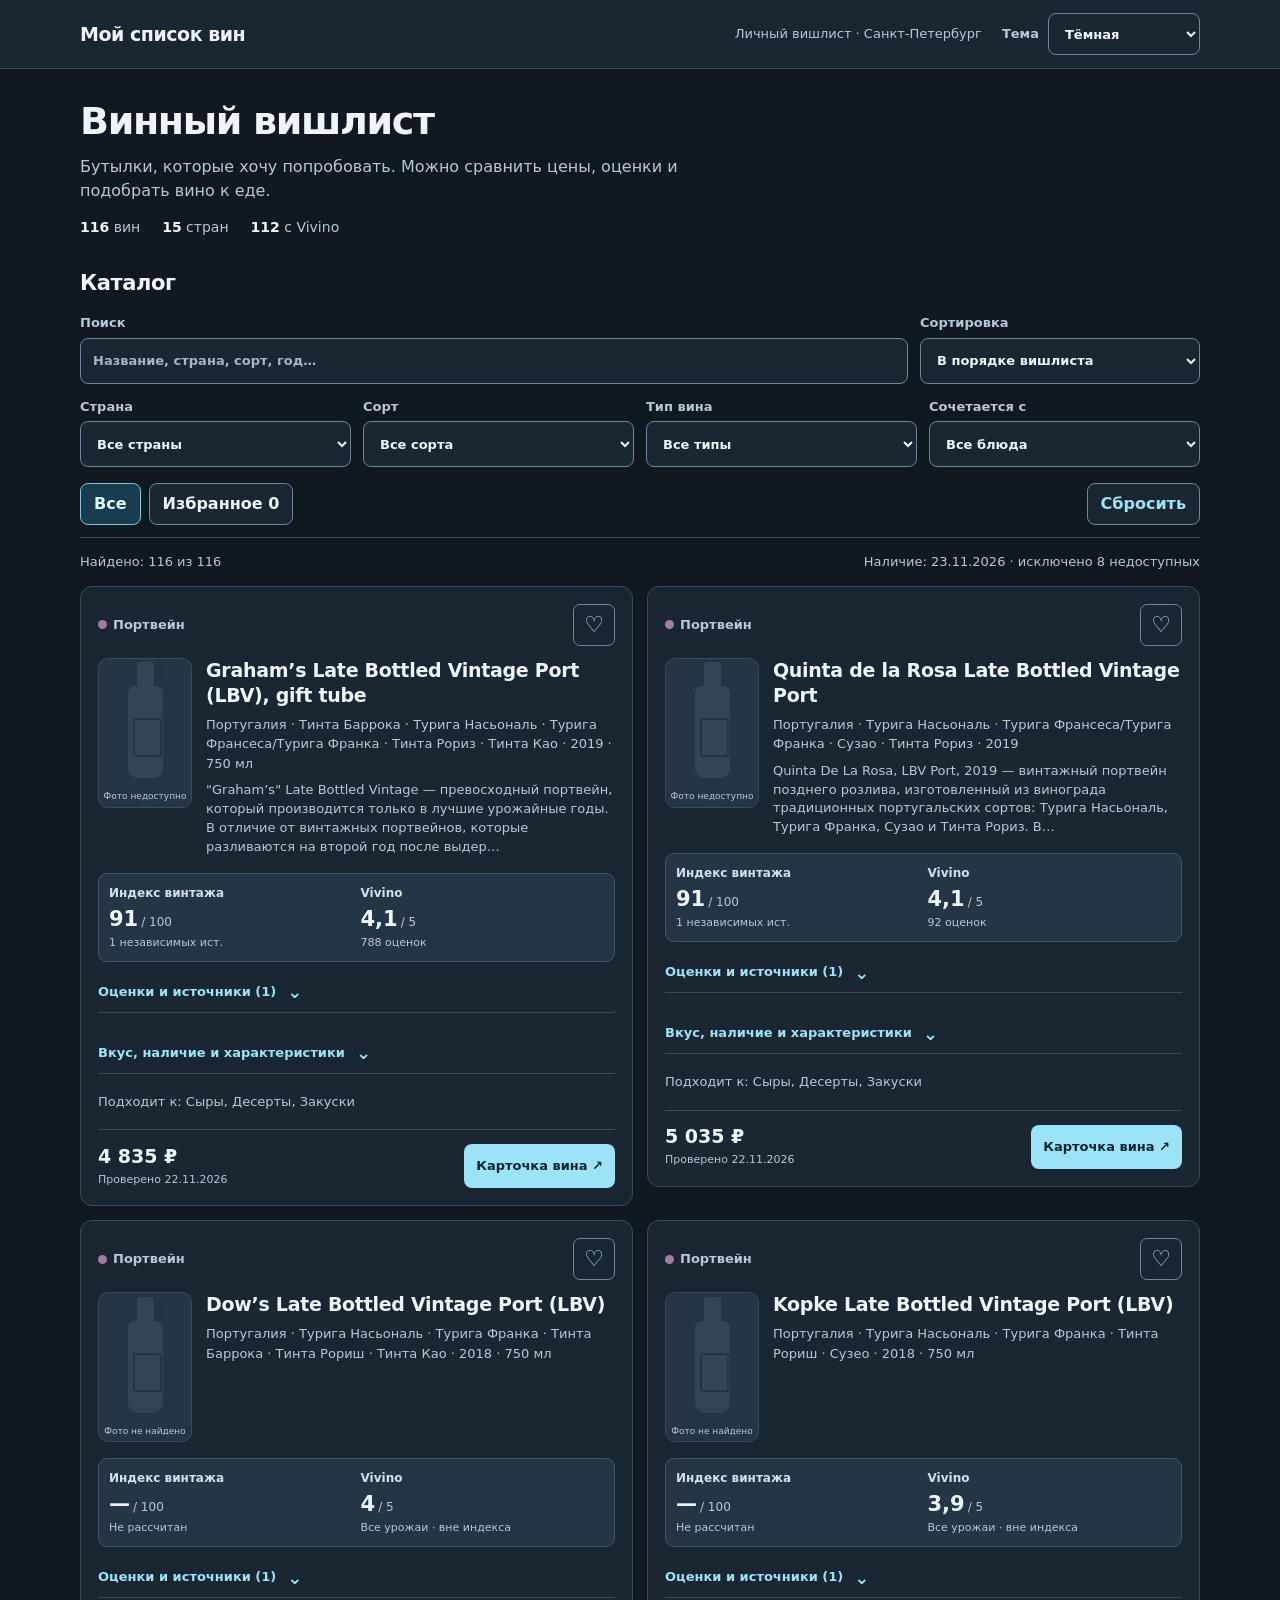
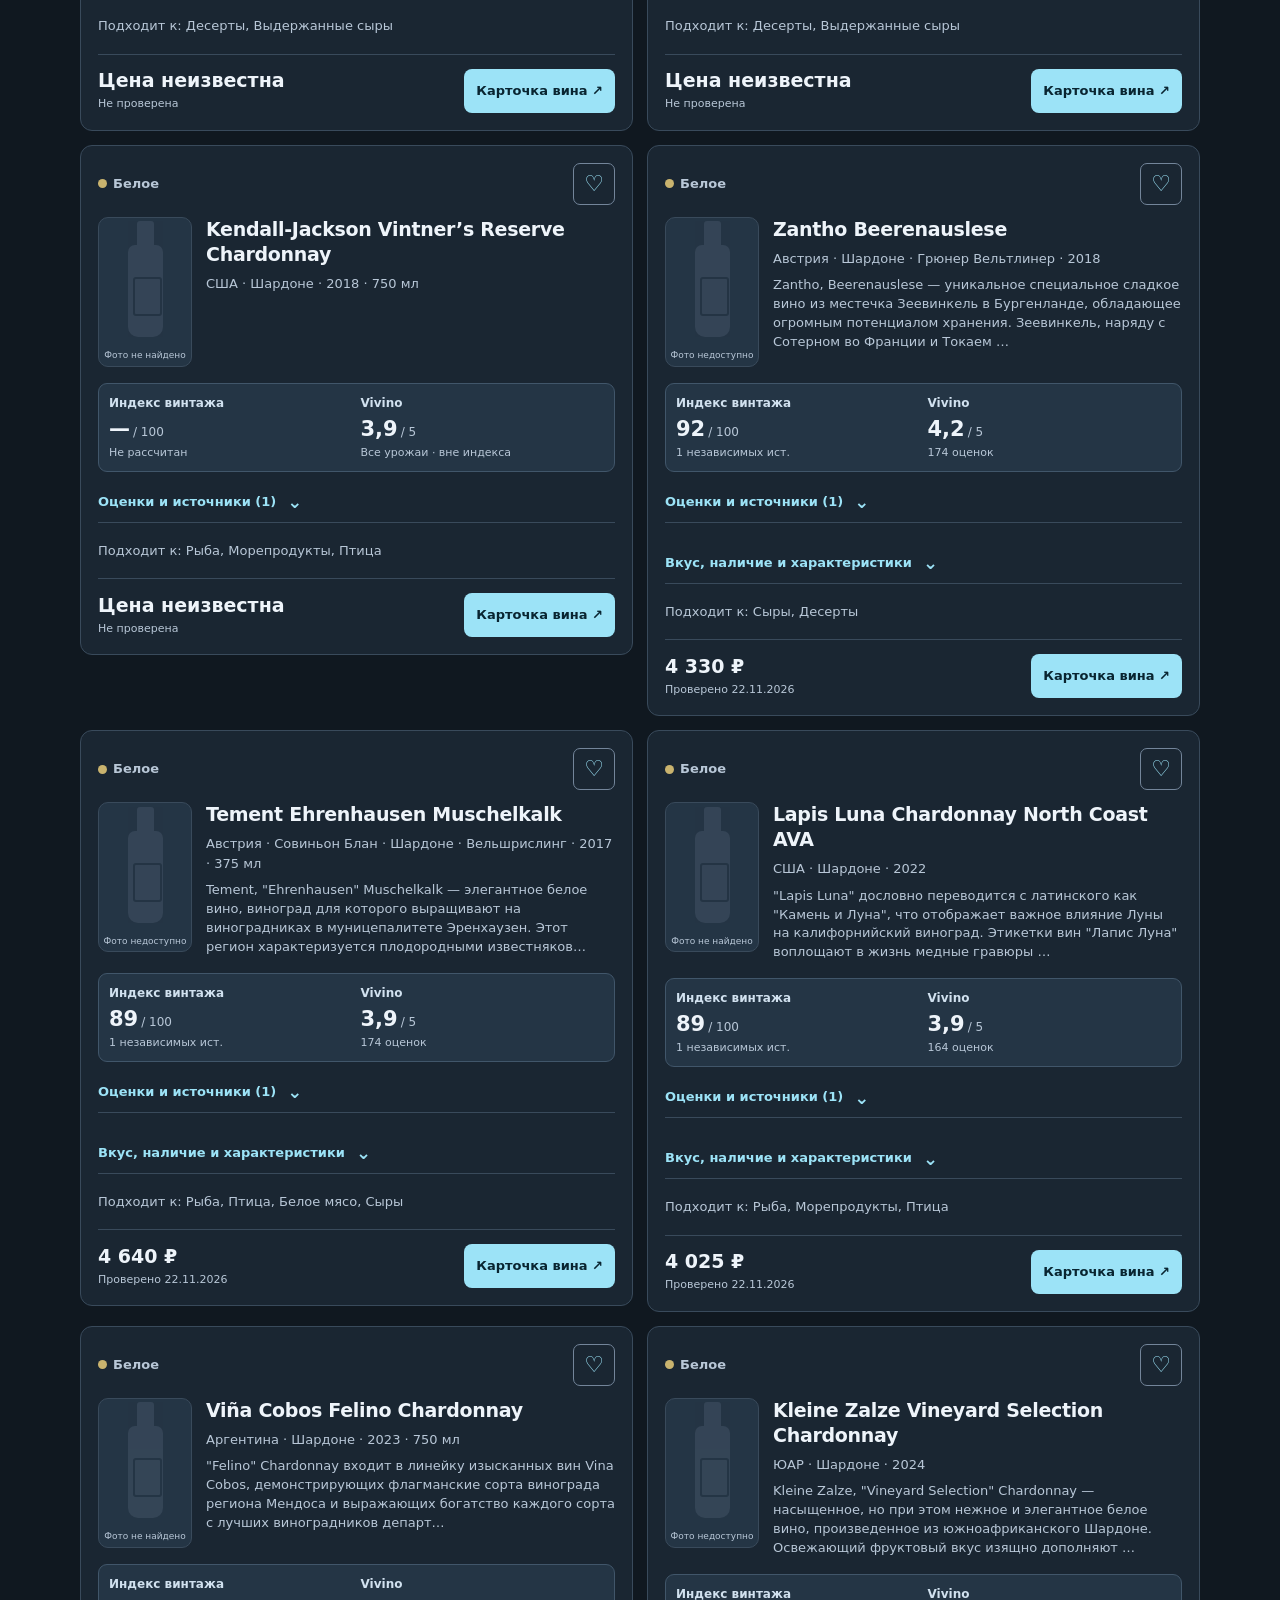
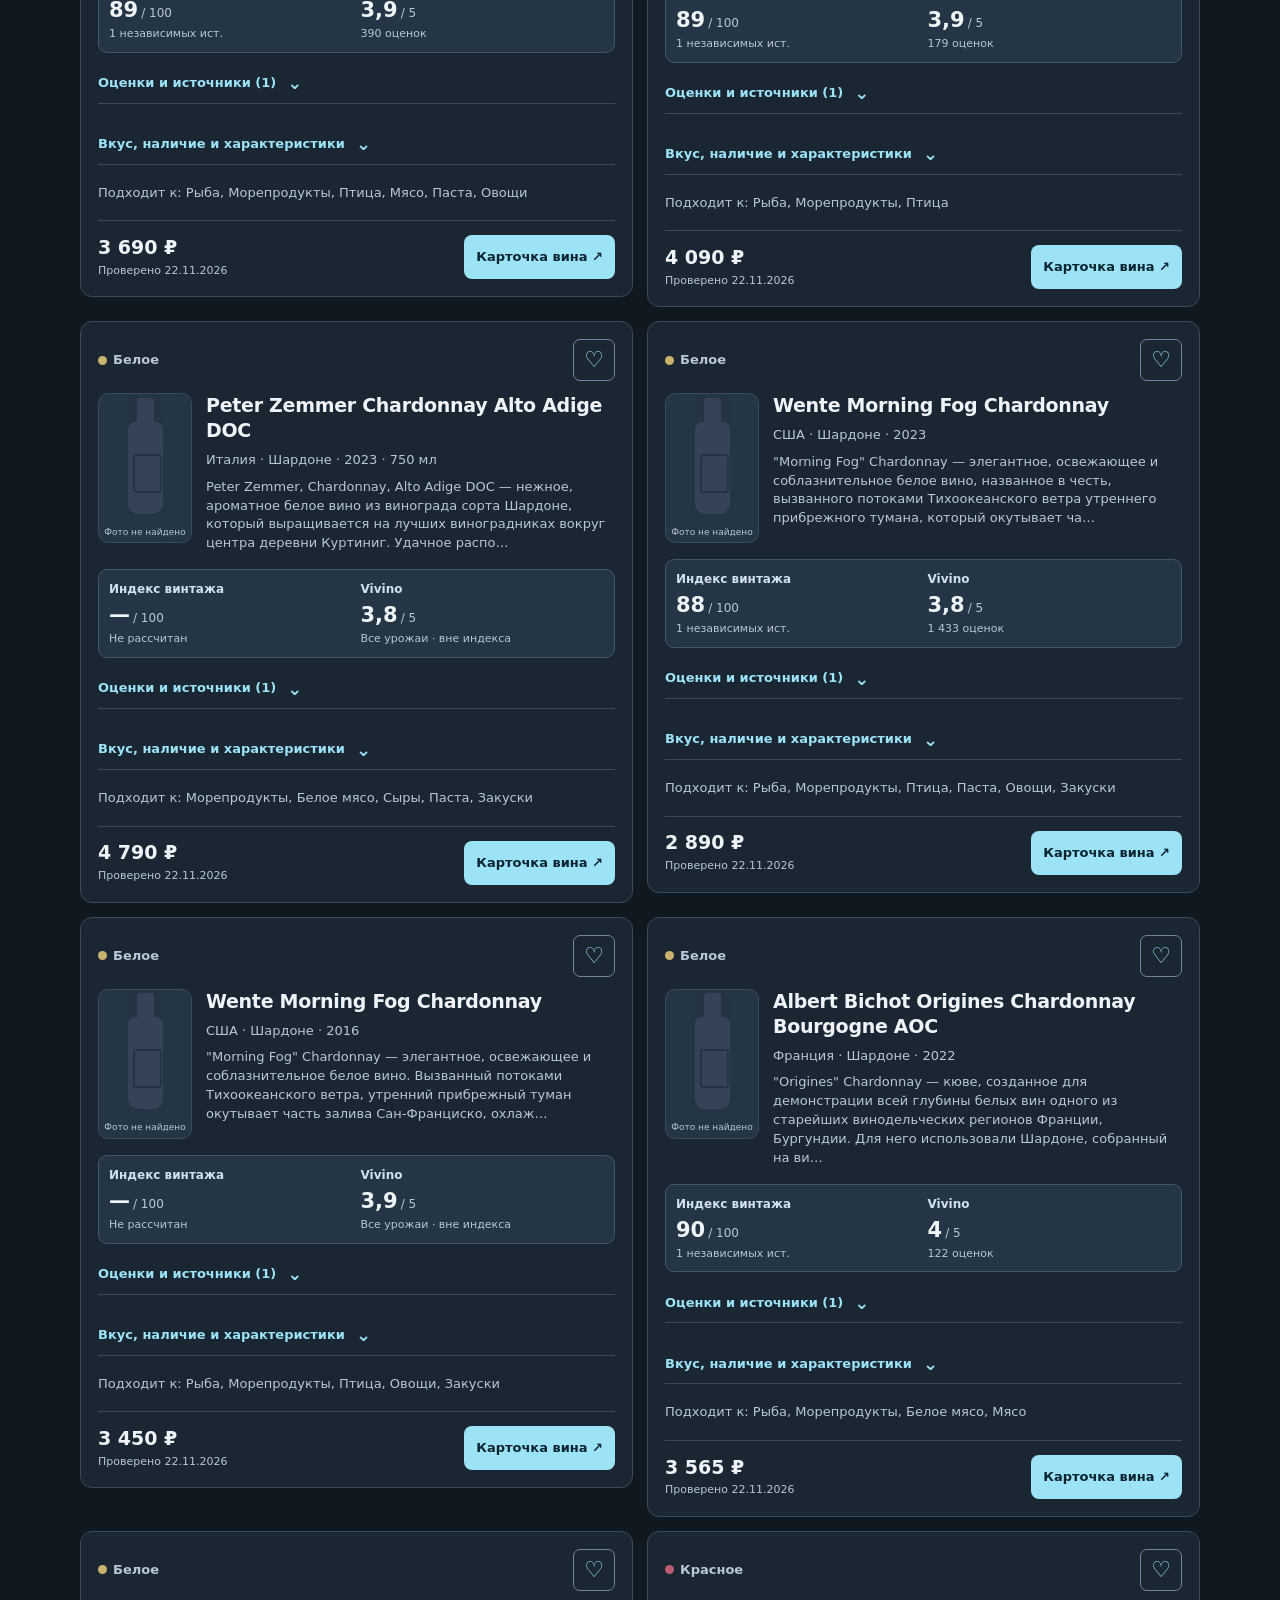
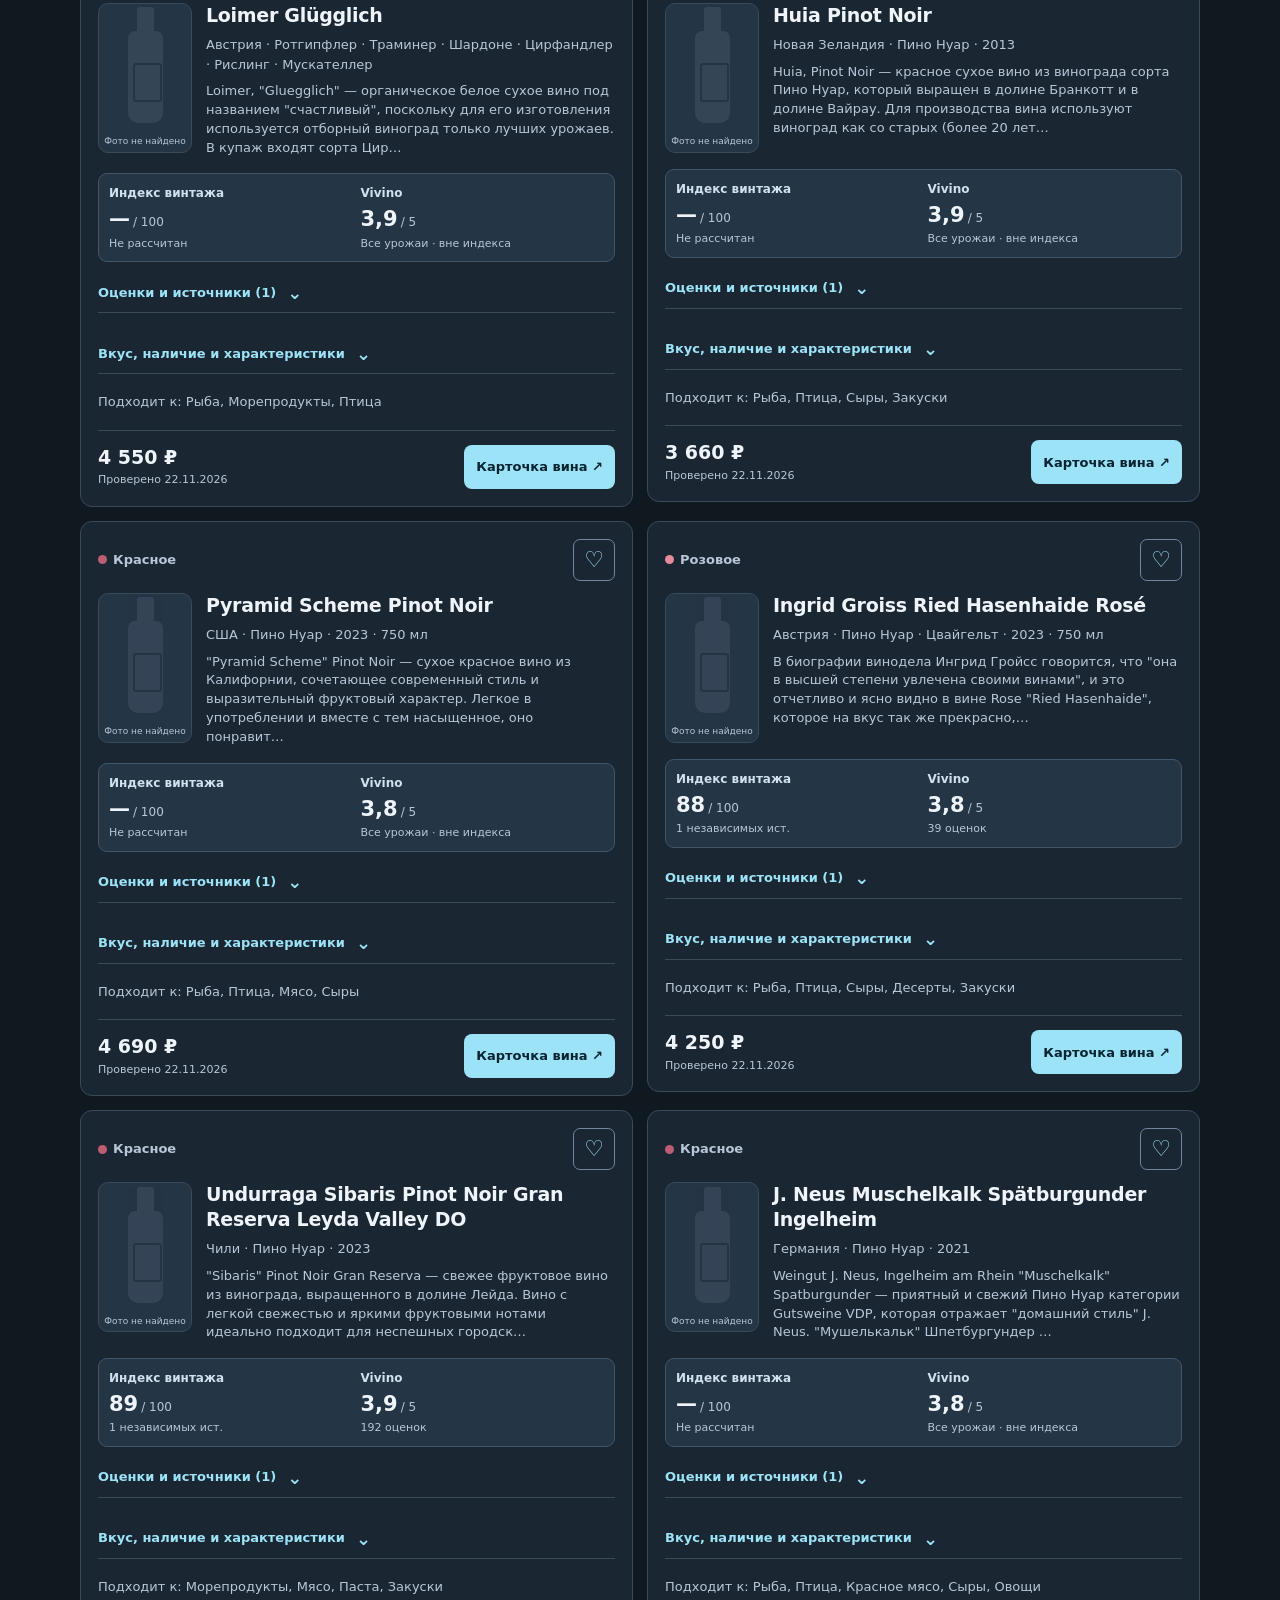
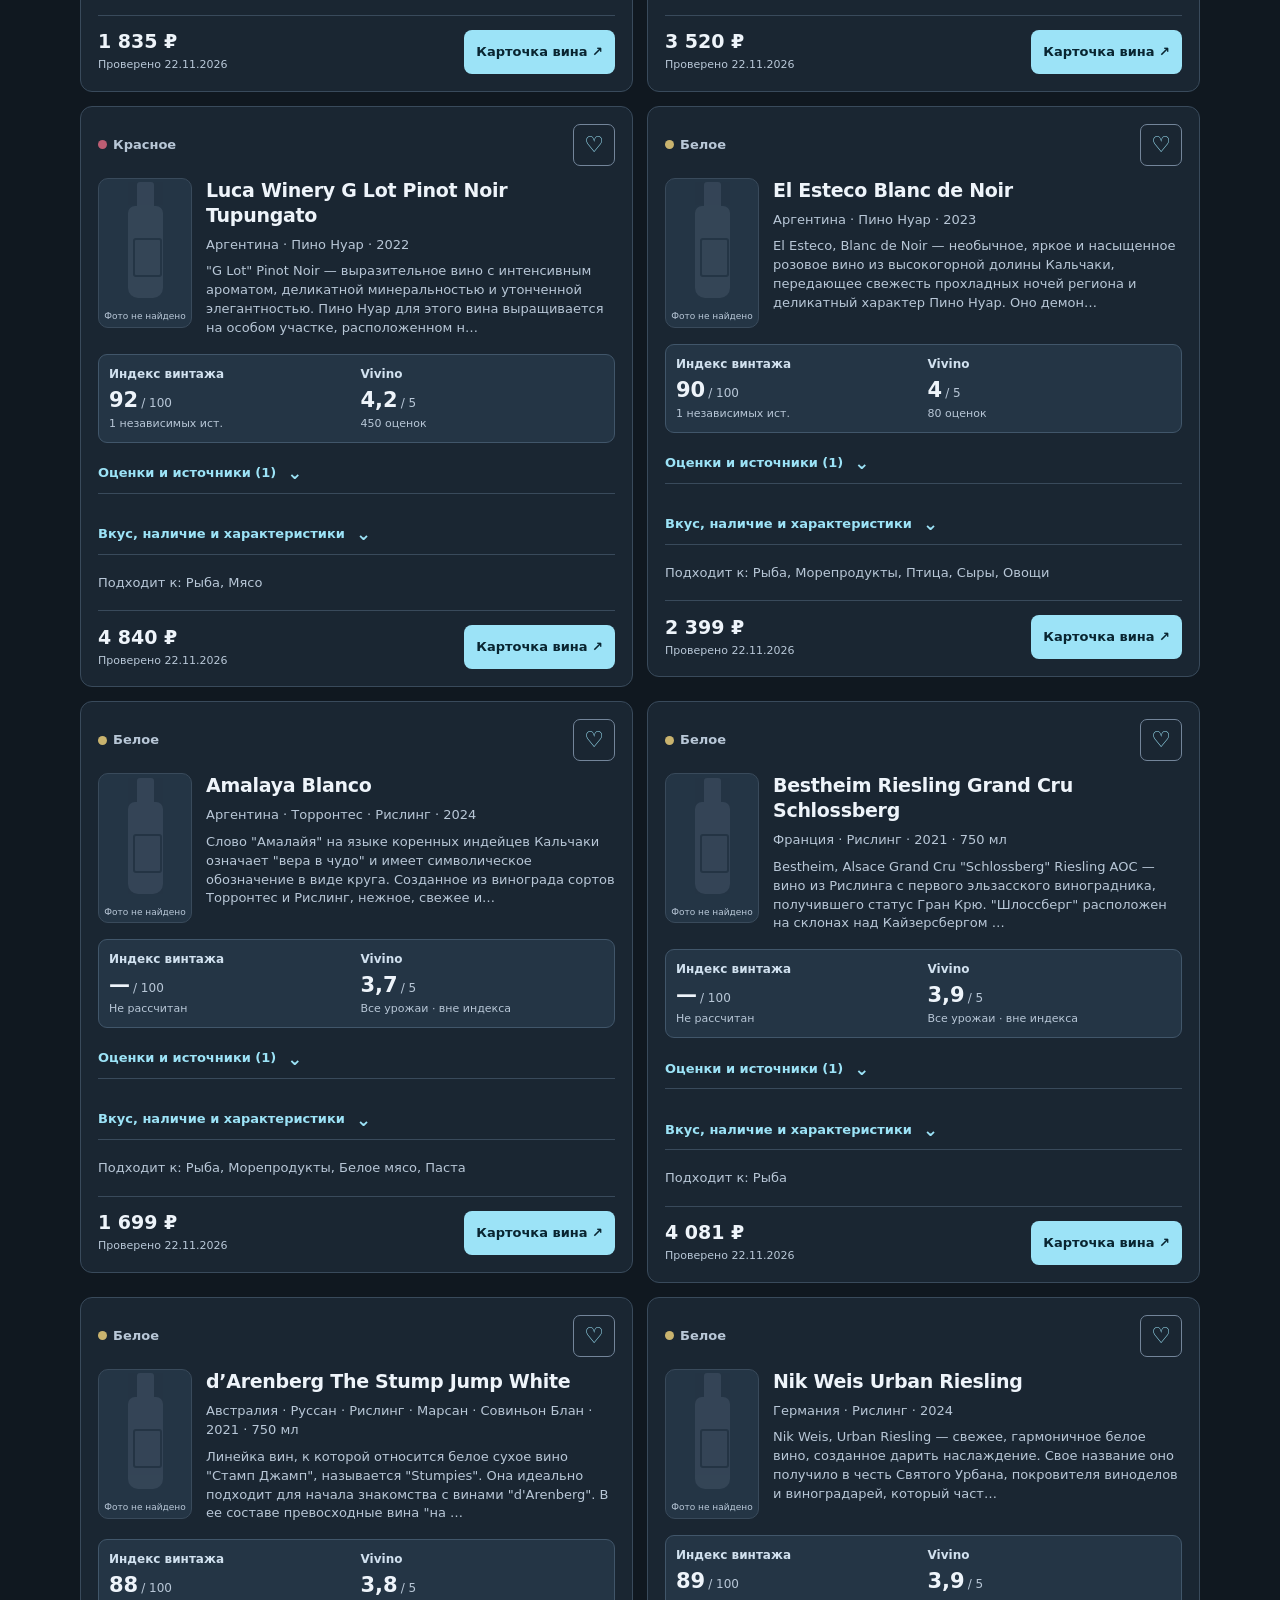
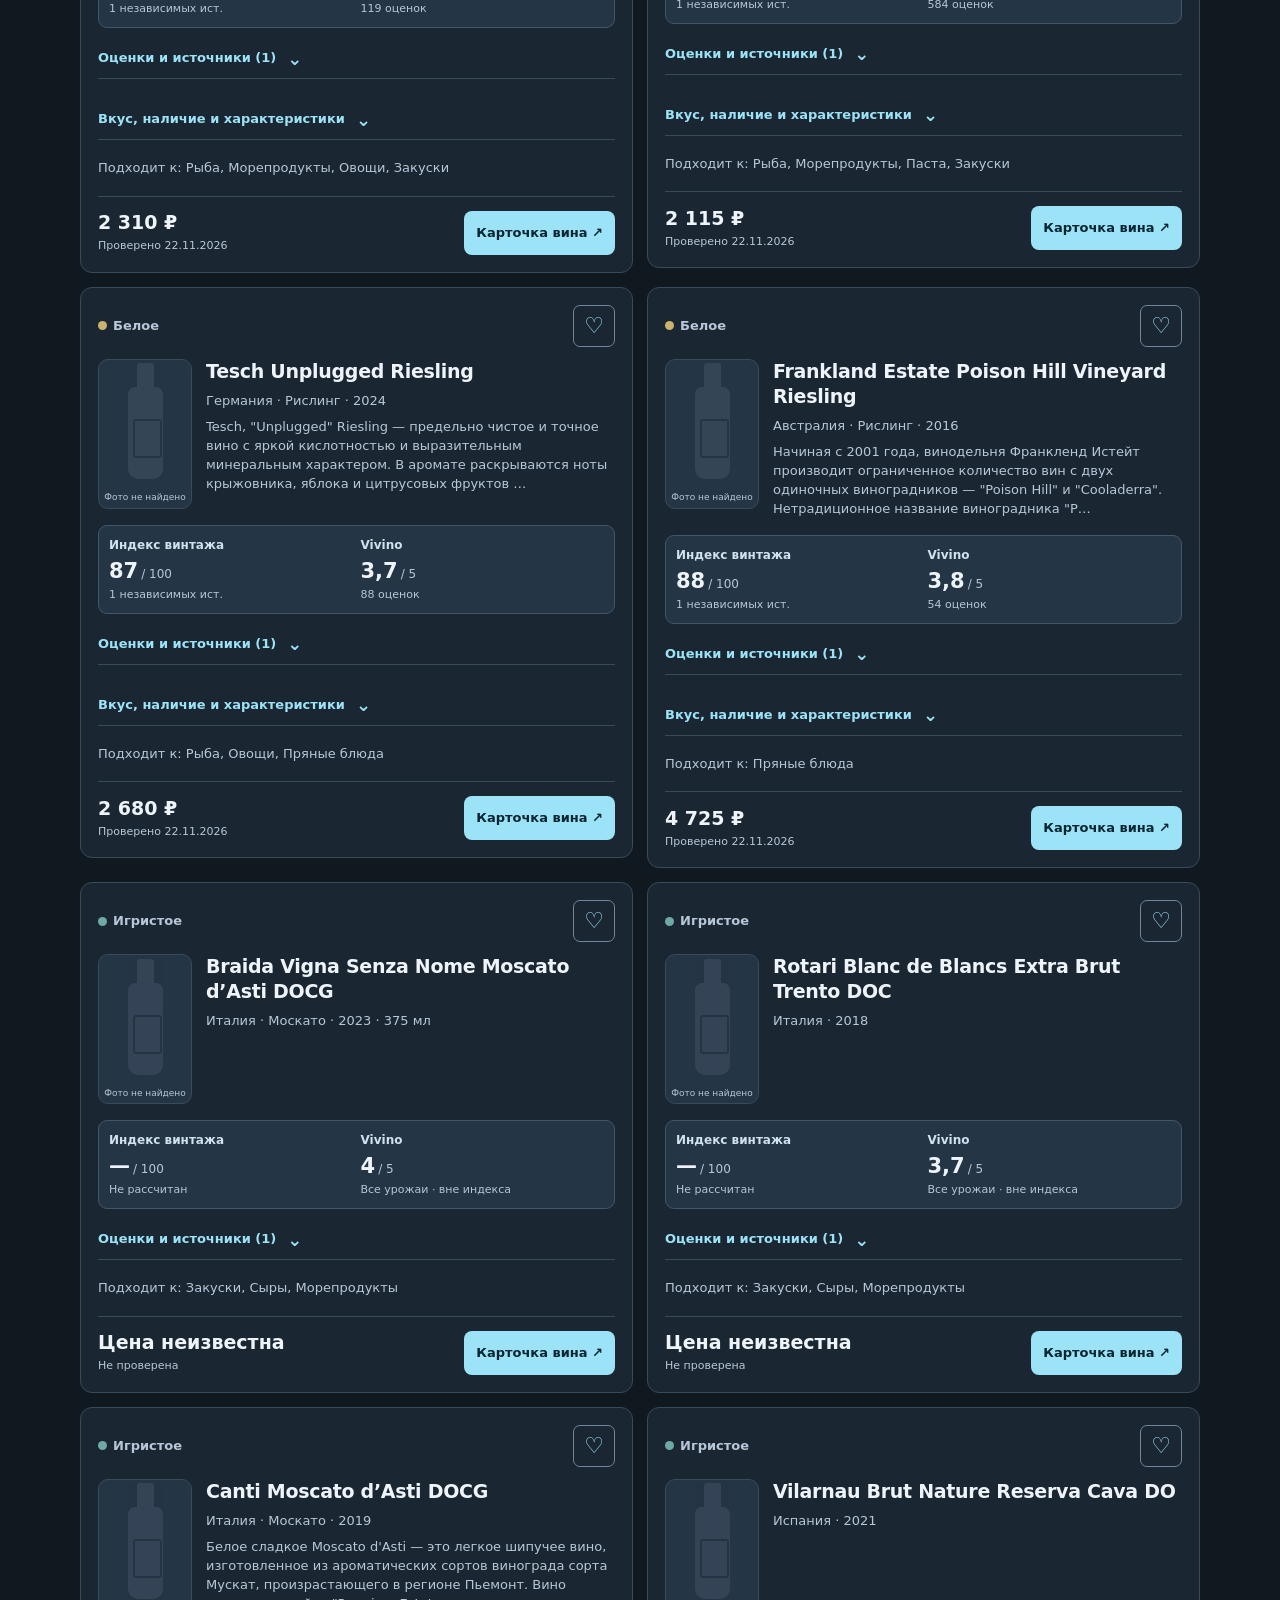
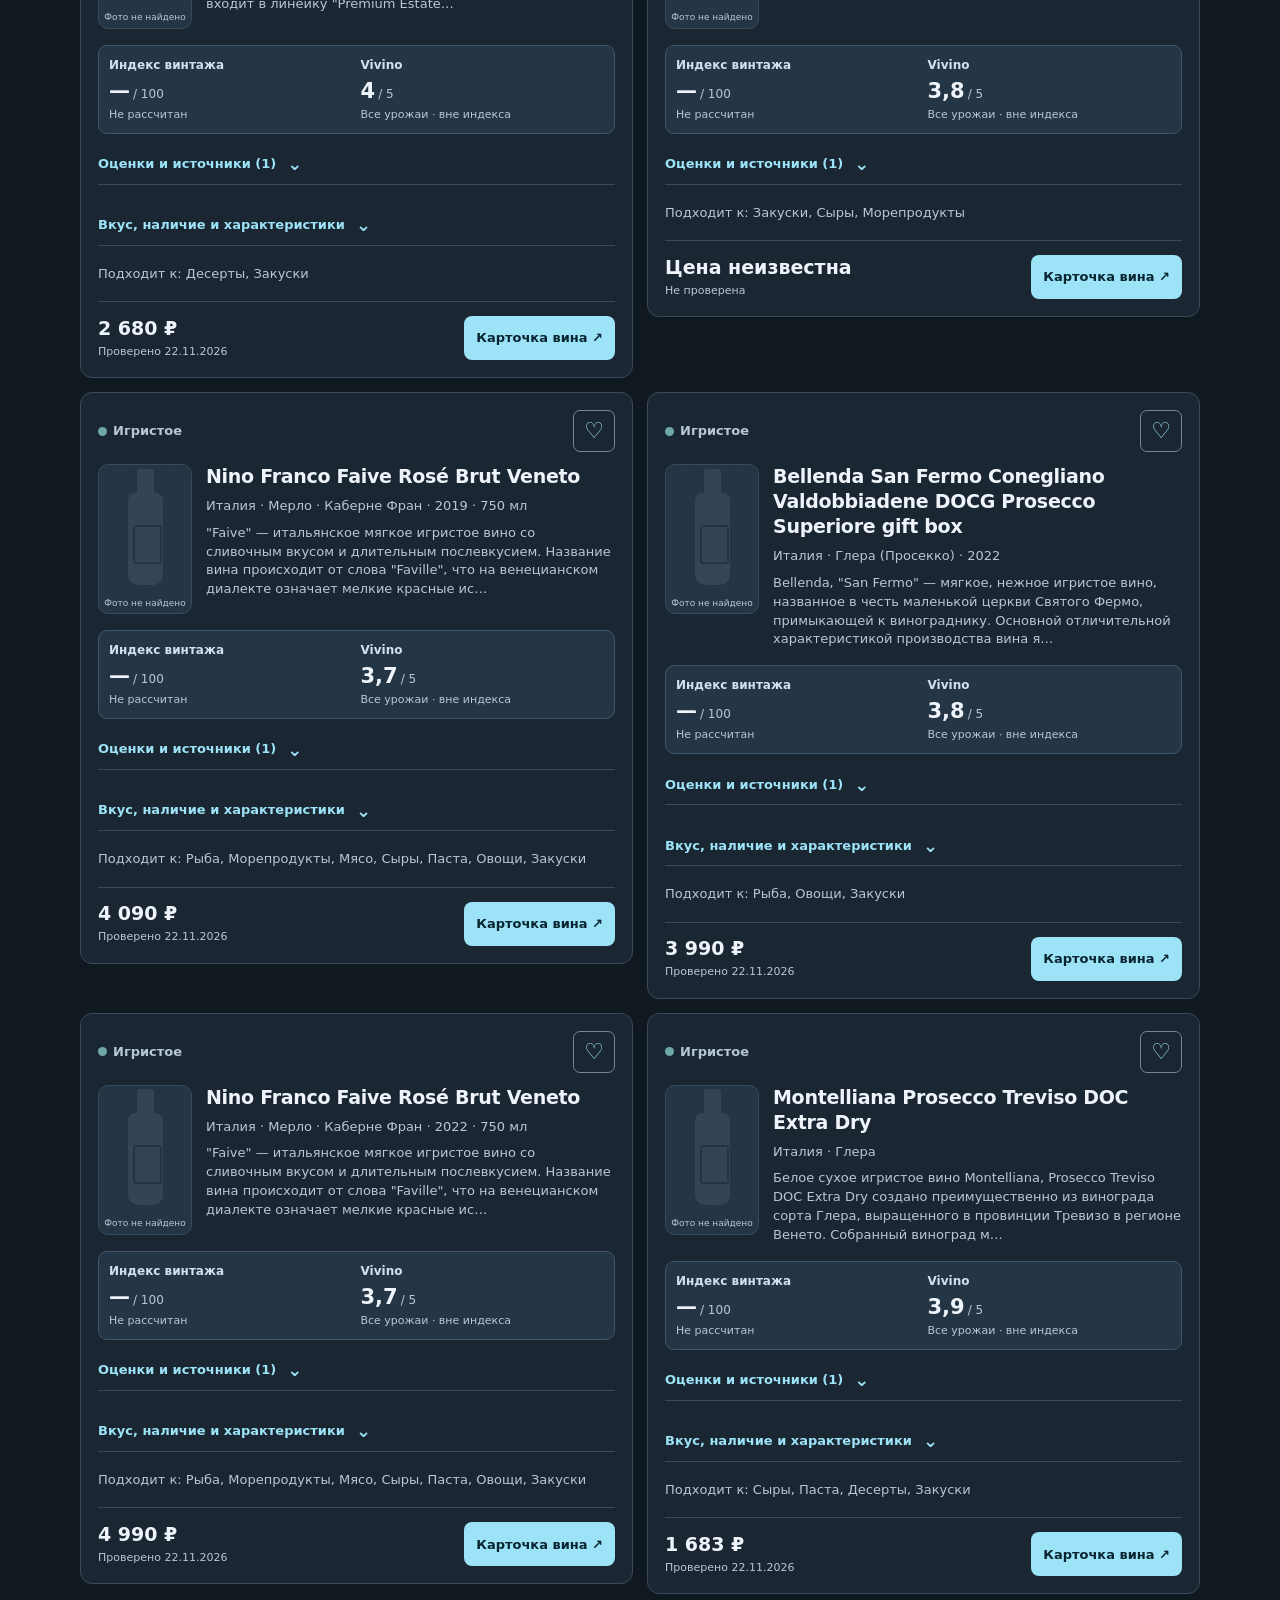
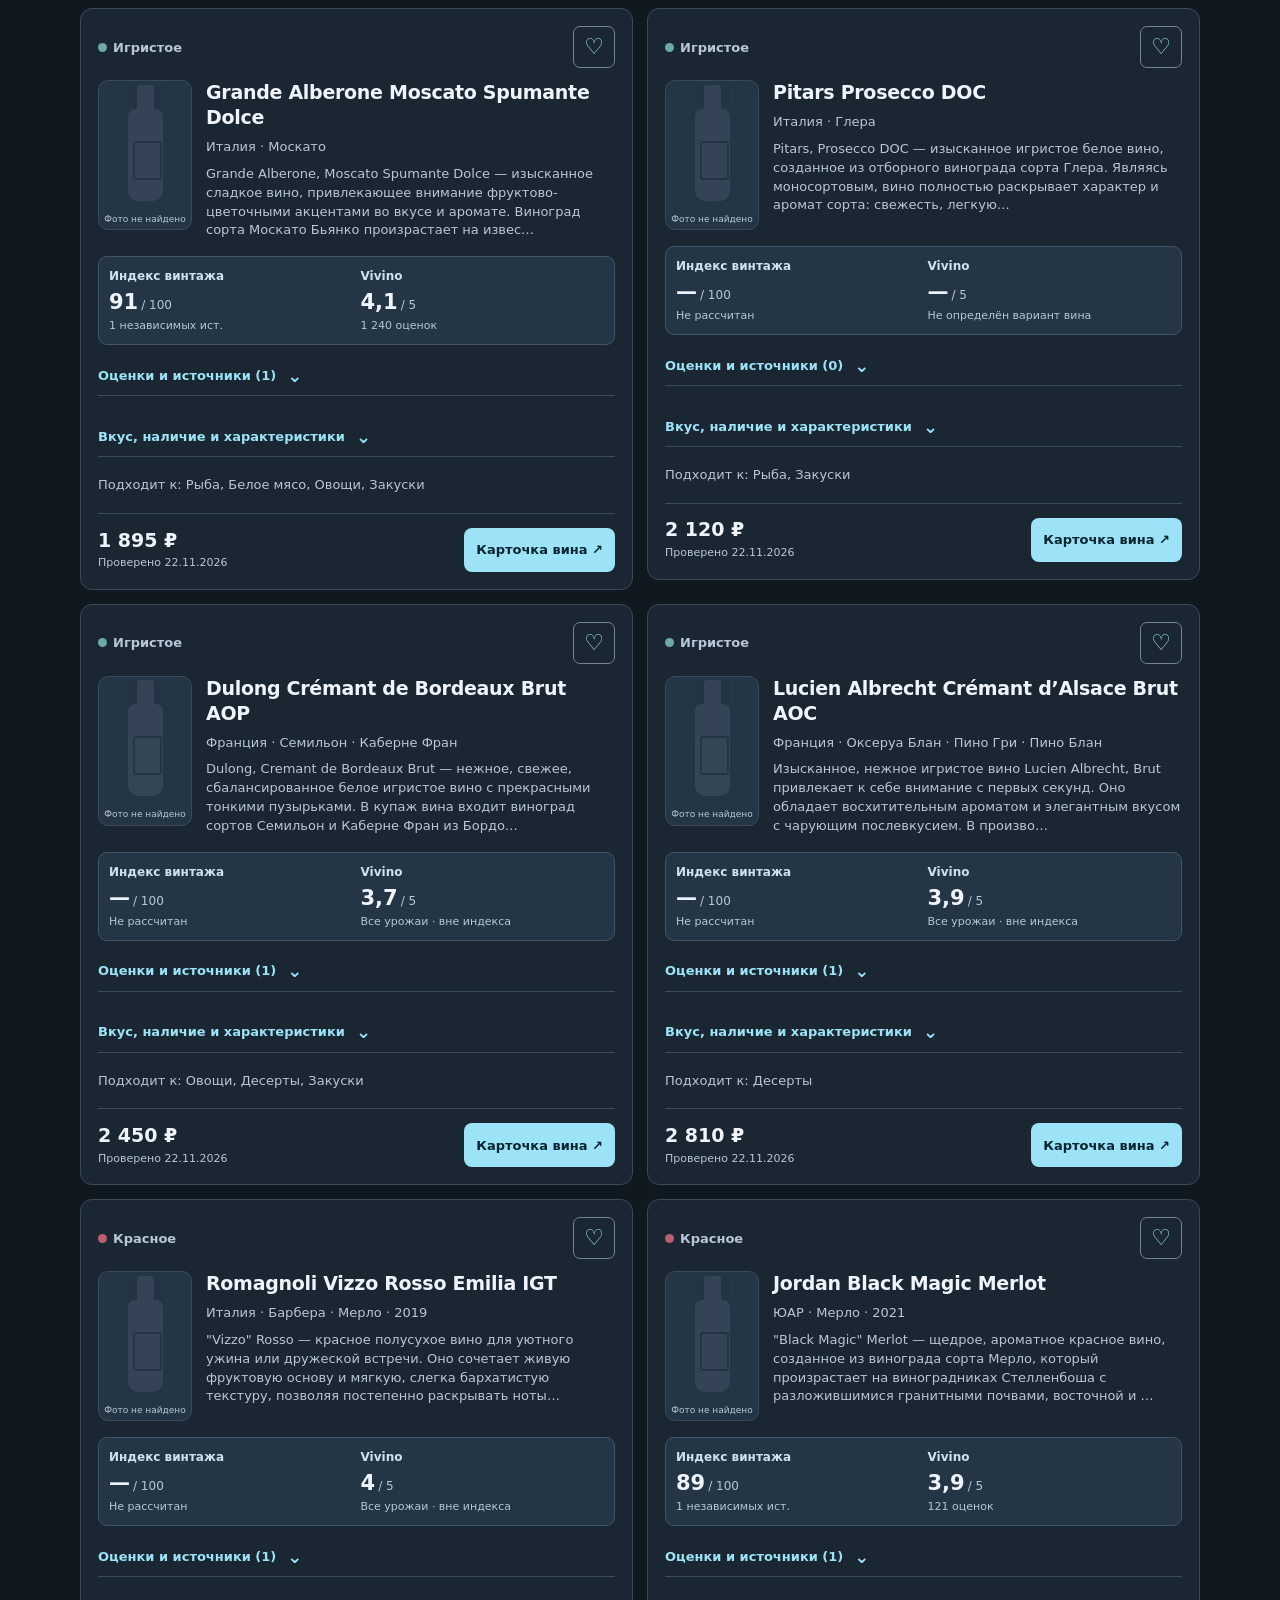
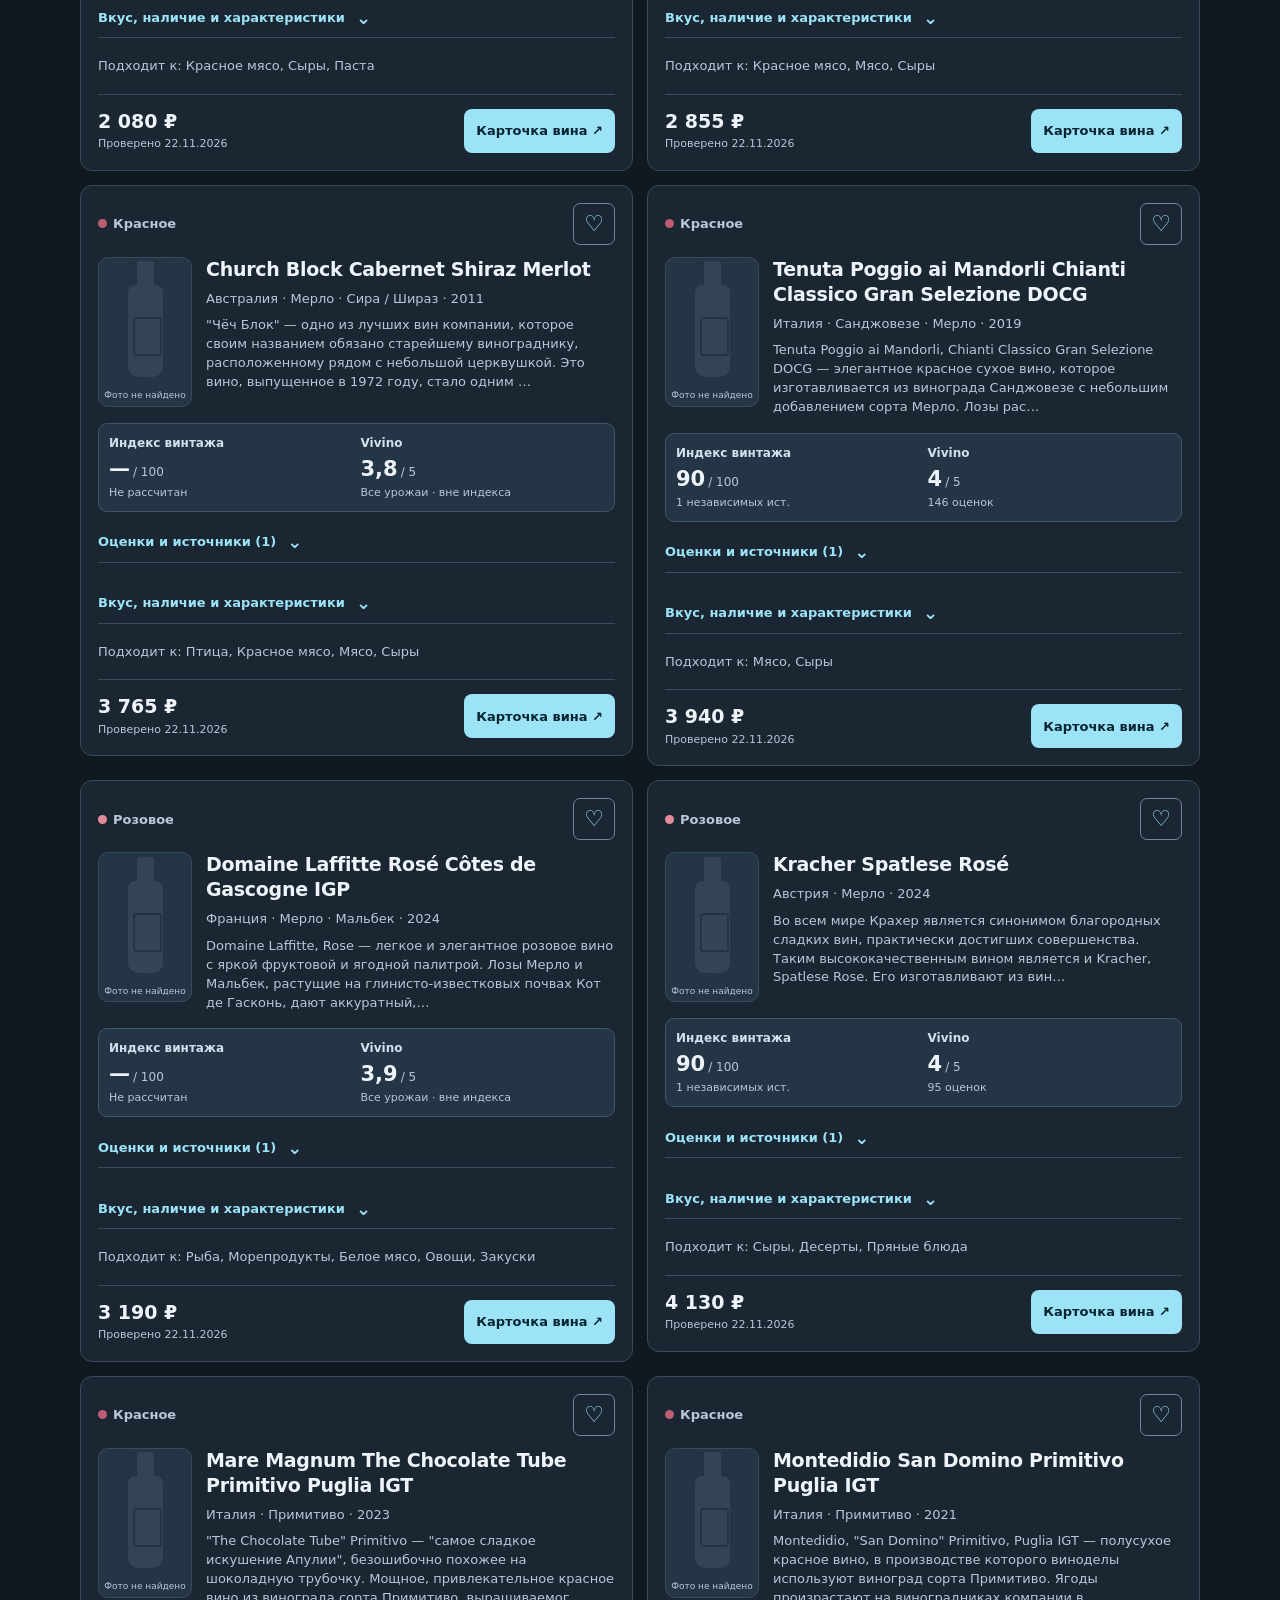
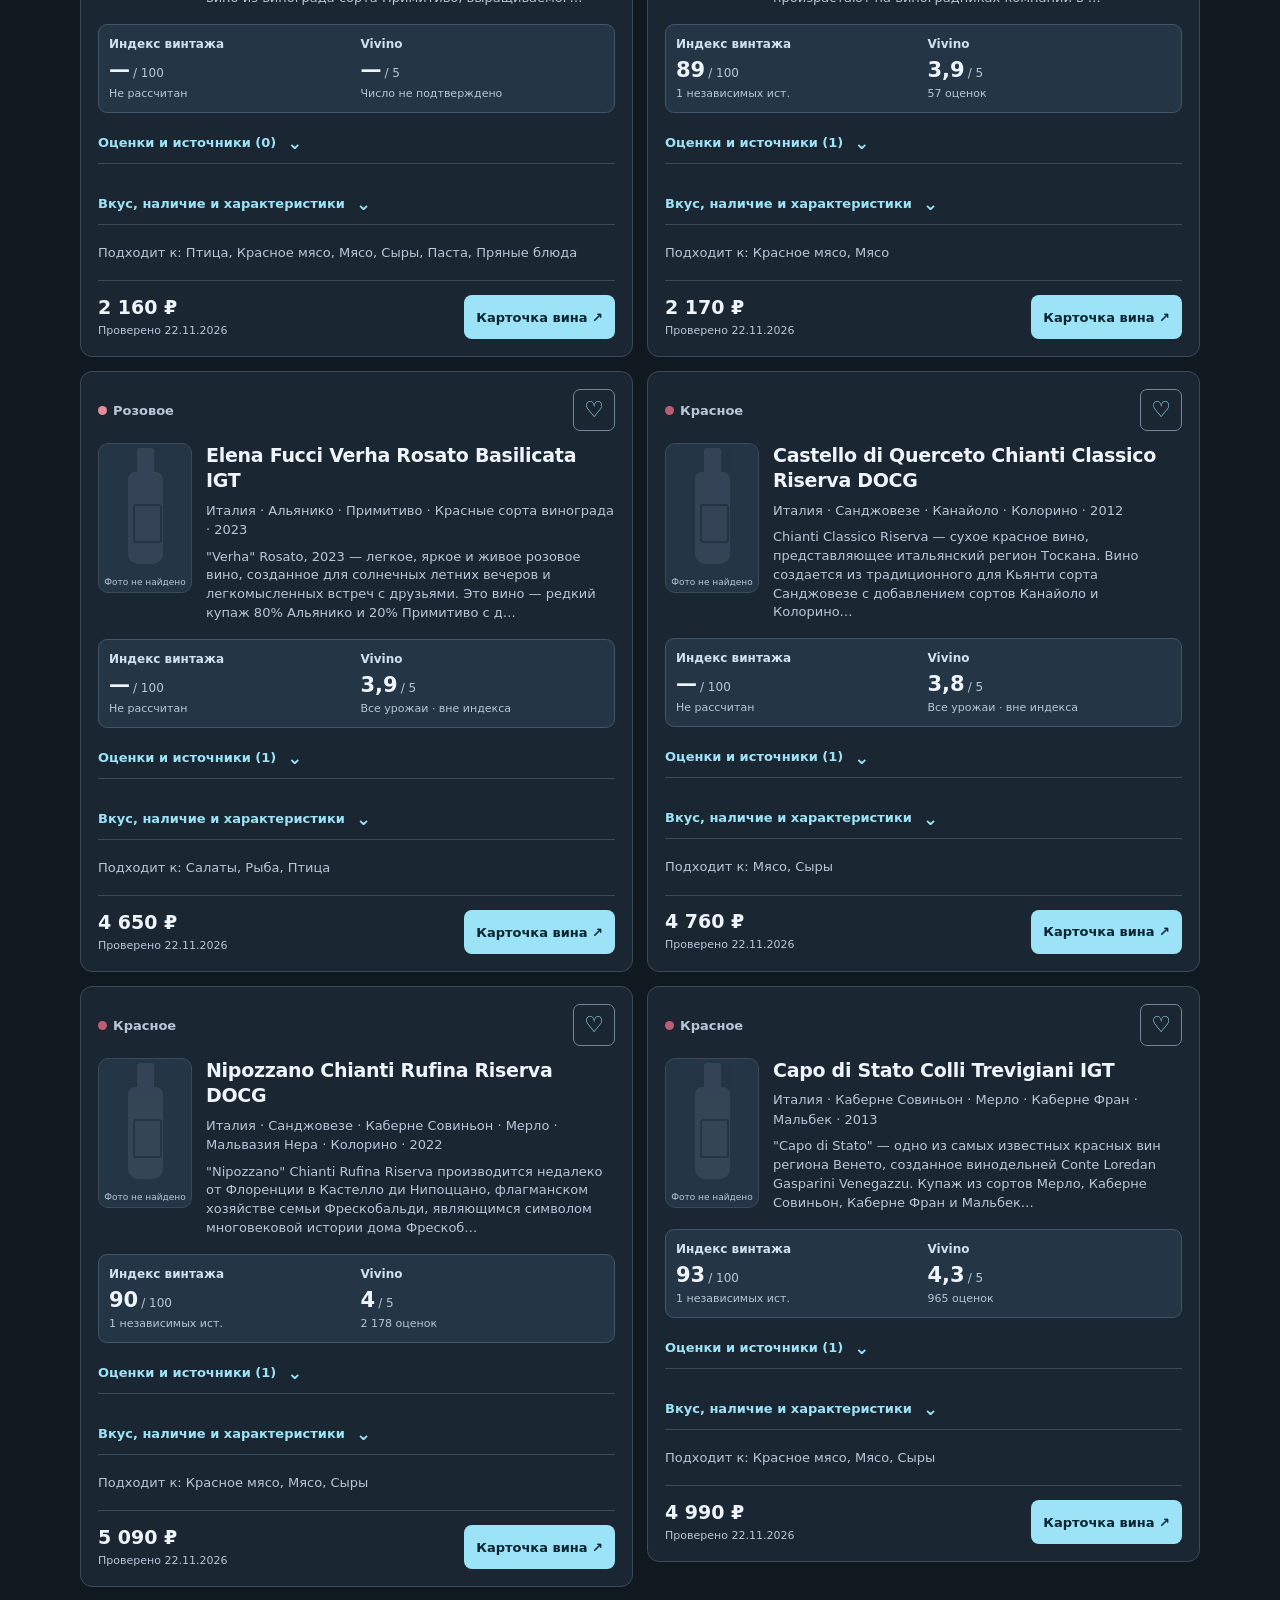
==== index.html @ 5aeb52ec "Explain that unavailable wines and WineStyle-sourced ratings are excluded" ====
<!doctype html>
<html lang="ru">
<head>
  <meta charset="utf-8">
  <meta name="viewport" content="width=device-width, initial-scale=1">
  <meta name="theme-color" content="#101820">
  <meta name="description" content="Личный винный вишлист: поиск, фильтры, рейтинги Vivino и критиков, цены и ссылки на карточки вин.">
  <title>Мой список вин</title>
  <script data-theme-bootstrap>
  (() => {
    'use strict';
    const key = 'wine-atlas-theme';
    const choices = ['dark', 'light', 'system'];
    let preference = 'dark';
    try {
      const stored = localStorage.getItem(key);
      if (choices.includes(stored)) preference = stored;
    } catch (_) {
      // Private browsing and storage-disabled modes keep the dark default.
    }
    const system = typeof window.matchMedia === 'function'
      ? window.matchMedia('(prefers-color-scheme: dark)') : null;
    const root = document.documentElement;
    const meta = document.querySelector('meta[name="theme-color"]');

    function apply() {
      const theme = preference === 'system'
        ? (system && system.matches ? 'dark' : 'light')
        : preference;
      root.dataset.theme = theme;
      root.style.colorScheme = theme;
      if (meta) meta.setAttribute('content', theme === 'dark' ? '#101820' : '#f7f9fb');
    }

    // Runs before the stylesheet: no flash of the opposite theme.
    apply();

    document.addEventListener('DOMContentLoaded', () => {
      const select = document.getElementById('theme-select');
      if (!select) return;
      select.value = preference;
      select.addEventListener('change', () => {
        preference = choices.includes(select.value) ? select.value : 'dark';
        try { localStorage.setItem(key, preference); } catch (_) {}
        apply();
      });
      if (system) {
        const sync = () => { if (preference === 'system') apply(); };
        if (typeof system.addEventListener === 'function') system.addEventListener('change', sync);
        else if (typeof system.addListener === 'function') system.addListener(sync);
      }
    });
  })();
  </script>
  <link rel="stylesheet" href="./styles.css">
  <script src="./app.js" defer></script>
</head>
<body>
  <a class="skip-link" href="#catalog-title">Перейти к каталогу</a>
  <header class="site-header"><div class="container header-inner">
    <a href="./" class="logo">Мой список вин</a>
    <div class="header-controls">
      <span class="header-note">Личный вишлист · Санкт-Петербург</span>
      <label class="theme-control" for="theme-select"><span>Тема</span>
        <select id="theme-select" name="theme" aria-label="Тема оформления">
          <option value="dark" selected>Тёмная</option>
          <option value="light">Светлая</option>
          <option value="system">Как в системе</option>
        </select>
      </label>
    </div>
  </div></header>
  <main class="container">
    <section class="intro" aria-labelledby="intro-title">
      <h1 id="intro-title">Винный вишлист</h1>
      <p>Бутылки, которые хочу попробовать. Можно сравнить цены, оценки и подобрать вино к еде.</p>
      <div class="quick-stats"><span><strong id="stat-total">—</strong> вин</span><span><strong id="stat-countries">—</strong> стран</span><span><strong id="stat-rated">—</strong> с Vivino</span></div>
    </section>
    <section class="catalog" aria-labelledby="catalog-title">
      <h2 class="section-title" id="catalog-title">Каталог</h2>
      <div class="search-row">
        <label class="search-field"><span>Поиск</span><input id="search" type="search" placeholder="Название, страна, сорт, год…" autocomplete="off"></label>
        <label class="sort-field"><span>Сортировка</span><select id="sort">
          <option value="recommended">В порядке вишлиста</option>
          <option value="rating-desc">Общий индекс: выше</option>
          <option value="vivino-desc">Vivino: выше</option>
          <option value="alpha">По названию</option>
          <option value="price-asc">Цена: дешевле</option>
          <option value="price-desc">Цена: дороже</option>
          <option value="year-desc">Год: новее</option>
        </select></label>
      </div>
      <div class="filters" aria-label="Фильтры">
        <label>Страна<select id="country"><option value="">Все страны</option></select></label>
        <label>Сорт<select id="grape"><option value="">Все сорта</option></select></label>
        <label>Тип вина<select id="type"><option value="">Все типы</option></select></label>
        <label>Сочетается с<select id="pairing"><option value="">Все блюда</option></select></label>
      </div>
      <div class="tools-row">
        <div id="scope" class="scope" role="group" aria-label="Показать все или избранное">
          <button data-scope="all" type="button" class="active" aria-pressed="true">Все</button>
          <button data-scope="saved" type="button" aria-pressed="false">Избранное <span id="saved-count">0</span></button>
        </div>
        <button id="reset" type="button" class="link-button">Сбросить</button>
      </div>
      <div class="results"><span id="result-count" role="status" aria-live="polite">Загрузка…</span><span id="update-tag"></span></div>
      <div id="cards" class="wine-grid"></div>
      <div id="empty" class="empty" hidden><p>По этим условиям вина не найдены.</p><button id="empty-reset" type="button">Сбросить фильтры</button></div>
      <div id="error" class="empty" hidden><p>Каталог не загрузился. Для локальной проверки запустите <code>python -m http.server 8000</code>.</p></div>
    </section>
    <section class="method" aria-labelledby="method-title">
      <h2 id="method-title">Как считаются оценки</h2>
      <p><strong>Vivino</strong> - оценки пользователей по шкале 1–5. Оценки критиков и конкурсов приводятся как опубликованы, по шкале 100. Для общего <strong>расчётного индекса</strong> каждая независимая оценка учитывается один раз; Vivino условно переводится по формуле <code>50 + 10 × рейтинг</code>, затем берётся обычное среднее. Например, 4,0/5 = 90 индексных пунктов. Это собственный ориентир, а не официальная оценка вина, и его нельзя интерпретировать как научно выверенное сопоставление шкал.</p>
      <p>Оценки для всех винтажей отображаются отдельно и не участвуют в индексе конкретного года. Оценки, полученные через WineStyle, не отображаются и не участвуют в расчёте индекса, даже если названы оценки известных критиков. Значения Vivino могут изменяться.</p>
      <p>Вина с подтверждённым отсутствием в продаже по снимкам от 23.11.2026 скрыты. Отсутствие доступных сведений о наличии не означает, что вино распродано. Это исторический срез, а не гарантия наличия на текущую дату.</p>
      <p>В текущем документе приведены ссылки без цен. Исторические цены в отдельных карточках относятся к прежней подборке на 14.11.2026. Ссылка ведёт к карточке продавца, но наличие и стоимость не гарантируются. Сочетания с едой носят ориентировочный характер.</p>
    </section>
  </main>
  <footer class="site-footer"><div class="container">Личный список, не магазин · Без рекламы, аккаунтов и отслеживания · 18+</div></footer>
</body></html>
---- styles.css ----
:root{
  color-scheme:dark;
  --ink:#eef4fa;--sub:#b8c7d7;--line:#394a5b;--bg:#101820;
  --white:#1a2632;--accent:#9ce3f7;--on-accent:#092531;
  --active:#193c4e;--active-ink:#e1f8ff;--active-border:#74cbe6;
  --focus:#a6e8ff;--control-border:#73859a;--placeholder:#a3b5c6;
  --rating-bg:#243545;--rating-border:#41566a;--rating-label:#d1e1ef;
  --detail-line:#384b5e;--code-bg:#2b3c4d;--code-ink:#edf6fc;
  --link-hover:#bcedff;--button-hover:#83d8f2;
}
:root[data-theme="light"]{
  color-scheme:light;
  --ink:#1c2733;--sub:#475569;--line:#d7dee6;--bg:#f7f9fb;
  --white:#ffffff;--accent:#155e75;--on-accent:#ffffff;
  --active:#e0f2f8;--active-ink:#0b4a5e;--active-border:#0b647d;
  --focus:#075985;--control-border:#acb8c5;--placeholder:#64748b;
  --rating-bg:#f4f7fa;--rating-border:#e4eaf0;--rating-label:#405367;
  --detail-line:#eef1f5;--code-bg:#e7edf2;--code-ink:#263847;
  --link-hover:#0d4b61;--button-hover:#0d4b61;
}
*{box-sizing:border-box}
html{scroll-behavior:smooth}
body{margin:0;background:var(--bg);color:var(--ink);font-family:system-ui,-apple-system,"Segoe UI",Roboto,Arial,sans-serif;font-size:16px;line-height:1.5}
button,select,input{font:inherit}
button,select{cursor:pointer}
a{color:var(--accent)}
a:hover{color:var(--link-hover)}
:focus-visible{outline:3px solid var(--focus);outline-offset:3px}
[hidden]{display:none!important}
.container{width:min(1120px,calc(100% - 32px));margin-inline:auto}
.skip-link{position:absolute;left:12px;top:-120px;background:var(--white);color:var(--ink);padding:10px;z-index:10}
.skip-link:focus{top:12px}
.site-header{background:var(--white);border-bottom:1px solid var(--line)}
.header-inner{min-height:68px;display:flex;align-items:center;justify-content:space-between;gap:18px}
.logo{font-size:19px;font-weight:750;letter-spacing:-.025em;color:var(--ink);text-decoration:none}
.header-controls{display:flex;align-items:center;gap:20px;min-width:0}
.header-note{font-size:13px;color:var(--sub)}
.theme-control{display:flex;align-items:center;gap:9px;color:var(--sub);font-size:13px;font-weight:650;white-space:nowrap}
.theme-control select{width:auto;min-width:150px;height:42px;margin:0;padding:0 12px;background:var(--white);color:var(--ink);border:1px solid var(--control-border);border-radius:8px}
.intro{padding:30px 0 22px}
.intro h1{font-size:clamp(27px,4vw,38px);letter-spacing:-.035em;line-height:1.2;margin:0}
.intro p{max-width:680px;color:var(--sub);margin:10px 0 14px}
.quick-stats{display:flex;gap:22px;flex-wrap:wrap;color:var(--sub);font-size:14px}
.quick-stats strong{font-variant-numeric:tabular-nums;color:var(--ink)}
.catalog{padding-bottom:44px}
.section-title{font-size:21px;margin:8px 0 14px;letter-spacing:-.02em}
.search-row{display:grid;grid-template-columns:minmax(0,1fr) minmax(220px,280px);gap:12px}
.search-field,.sort-field,.filters label{display:block;color:var(--sub);font-size:13px;font-weight:600}
input,select{display:block;width:100%;min-width:0;height:46px;margin-top:5px;padding:0 12px;color:var(--ink);background:var(--white);border:1px solid var(--control-border);border-radius:8px}
input::placeholder{color:var(--placeholder)}
.filters{display:grid;grid-template-columns:repeat(4,minmax(0,1fr));gap:12px;margin-top:13px}
.tools-row{display:flex;align-items:center;justify-content:space-between;gap:12px;margin:16px 0 12px}
.scope{display:flex;flex-wrap:wrap;gap:8px}
.scope button,.link-button,.empty button{min-height:42px;border-radius:8px;padding:8px 13px;background:var(--white);color:var(--ink);border:1px solid var(--control-border);font-weight:600}
.scope button.active{background:var(--active);color:var(--active-ink);border-color:var(--active-border)}
.link-button{white-space:nowrap;color:var(--accent)}
.results{display:flex;justify-content:space-between;gap:10px;flex-wrap:wrap;color:var(--sub);border-top:1px solid var(--line);padding:14px 0;font-size:13px}
.wine-grid{display:grid;grid-template-columns:repeat(2,minmax(0,1fr));gap:14px;align-items:stretch}
.wine-card{background:var(--white);border:1px solid var(--line);border-radius:12px;padding:17px;display:flex;flex-direction:column;min-width:0}
.card-head{display:flex;justify-content:space-between;align-items:center;gap:10px}
.type-tag{display:inline-flex;align-items:center;gap:6px;color:var(--sub);font-size:13px;font-weight:600}
.type-dot{width:9px;height:9px;background:#9aa5b1;border-radius:50%;display:inline-block}
.type-dot.red{background:#bc5d73}.type-dot.white{background:#c9b36e}.type-dot.rose{background:#e48c99}.type-dot.sparkling{background:#6fa9a6}.type-dot.orange{background:#db9b56}.type-dot.port{background:#a37ba5}
.save-btn{border:1px solid var(--control-border);background:var(--white);color:var(--accent);border-radius:7px;min-width:42px;min-height:42px;display:grid;place-items:center;font-size:22px;line-height:1}
.save-btn.saved{background:var(--active)}
.card-title{font-size:19px;line-height:1.32;letter-spacing:-.015em;overflow-wrap:anywhere;margin:11px 0 6px}
.card-meta{color:var(--sub);font-size:13px;margin:0 0 14px;overflow-wrap:anywhere}
.rating-box{display:grid;grid-template-columns:1fr 1fr;gap:10px;background:var(--rating-bg);border:1px solid var(--rating-border);border-radius:9px;padding:12px}
.rating-cell{min-width:0}
.rating-label{color:var(--rating-label);font-size:12px;font-weight:650;display:block;margin-bottom:5px}
.rating-value{font-size:23px;line-height:1.15;font-weight:750;font-variant-numeric:tabular-nums}
.rating-unit{font-size:12px;color:var(--sub);font-weight:500;margin-left:3px}
.rating-sub{font-size:11px;color:var(--sub);display:block;margin-top:5px;line-height:1.35}
.rating-details{border-bottom:1px solid var(--line);margin:10px 0}
.rating-details summary{cursor:pointer;min-height:40px;display:flex;align-items:center;color:var(--accent);font-size:13px;font-weight:700;list-style:none}
.rating-details summary::-webkit-details-marker{display:none}
.rating-details summary::after{content:"⌄";margin-left:7px;font-size:18px}
.rating-details[open] summary::after{content:"⌃"}
.rating-details ul{padding:0;margin:3px 0 12px;list-style:none}
.rating-details li{display:flex;justify-content:space-between;align-items:baseline;gap:10px;border-top:1px solid var(--detail-line);padding:7px 0;font-size:13px}
.rating-details li span{max-width:75%;overflow-wrap:anywhere}
.rating-details li strong{white-space:nowrap}
.rating-details .rating-hint{font-size:12px;color:var(--sub);margin:0 0 12px}
.rating-details a{color:var(--accent);text-underline-offset:2px}
.card-pairings{font-size:13px;color:var(--sub);margin:8px 0 18px}
.card-pairings strong{color:var(--ink)}
.card-bottom{border-top:1px solid var(--line);padding-top:14px;margin-top:auto;display:flex;align-items:flex-end;justify-content:space-between;gap:12px}
.price-block{min-width:0}
.price-main{font-size:19px;font-weight:750;line-height:1.2;font-variant-numeric:tabular-nums}
.price-main del{font-size:13px;color:var(--sub);font-weight:400;margin-left:6px;white-space:nowrap}
.price-note{font-size:11px;color:var(--sub);margin-top:4px}
.store-link{border-radius:8px;background:var(--accent);color:var(--on-accent);text-decoration:none;padding:11px 12px;min-height:44px;white-space:nowrap;font-size:13px;font-weight:700;display:inline-flex;align-items:center;justify-content:center;text-align:center}
.store-link:hover{background:var(--button-hover);color:var(--on-accent)}
.empty{padding:25px;text-align:center;background:var(--white);border:1px solid var(--line);border-radius:10px}
.method{border-top:1px solid var(--line);padding:21px 0 33px;color:var(--sub);font-size:13px;max-width:960px}
.method h2{font-size:18px;color:var(--ink);margin:0 0 10px}
.method p{margin:8px 0;line-height:1.65}
.method code{font-size:12px;background:var(--code-bg);padding:1px 4px;border-radius:3px;color:var(--code-ink)}
.site-footer{background:var(--white);border-top:1px solid var(--line);padding:18px 0;color:var(--sub);font-size:12px}
@media(max-width:740px){
  .container{width:calc(100% - 28px)}
  .header-inner{min-height:64px}
  .header-note{display:none}
  .header-controls{gap:8px}
  .theme-control{gap:6px}
  .theme-control select{min-width:134px;max-width:145px}
  .intro{padding-top:24px}
  .search-row{grid-template-columns:1fr}
  .filters{grid-template-columns:repeat(2,minmax(0,1fr))}
  .wine-grid{grid-template-columns:1fr}
  .tools-row{align-items:flex-start;flex-direction:column}
  .wine-card{padding:16px}
  .card-title{font-size:18px}
  .rating-value{font-size:24px}
  .site-footer{padding-bottom:26px}
}
@media(max-width:400px){
  .logo{font-size:17px}
  .theme-control>span{position:absolute;width:1px;height:1px;margin:-1px;padding:0;overflow:hidden;clip-path:inset(50%);white-space:nowrap}
}
@media(max-width:350px){
  .filters{grid-template-columns:1fr}
  .card-bottom{align-items:flex-start;flex-direction:column}
  .store-link{width:100%}
}
@media(prefers-reduced-motion:reduce){html{scroll-behavior:auto}}

/* WineStyle capture preview, displayed only for exact-matched products */
.card-description { color: var(--muted, #7d838c); line-height: 1.5; font-size: 0.88rem; margin: 0.55rem 0 0.8rem; }


/* Compact wine cards: long tasting notes must not overflow other columns. */
.wine-grid{align-items:start}
.card-intro{display:grid;grid-template-columns:94px minmax(0,1fr);gap:14px;align-items:start;margin:12px 0 16px;min-width:0}
.card-intro-copy{min-width:0}
.card-intro .card-title{margin:0 0 7px}
.card-intro .card-meta{margin:0 0 8px;overflow-wrap:anywhere}
.card-description{color:var(--sub);font-size:13px;line-height:1.45;margin:8px 0 0;overflow-wrap:anywhere}
.bottle-media{width:94px;height:150px;border:1px solid var(--line);border-radius:10px;background:var(--rating-bg);position:relative;display:flex;align-items:center;justify-content:center;padding:7px 6px 21px;overflow:hidden}
.bottle-photo{width:100%;height:100%;object-fit:contain;position:relative;z-index:2;border-radius:4px}
.bottle-photo[hidden]{display:none}
.bottle-placeholder{position:absolute;inset:8px 8px 21px;display:grid;place-items:center}
.hidden-photo-placeholder{display:none}
.bottle-silhouette{width:35px;height:92px;border-radius:7px 7px 10px 10px;background:var(--line);position:relative;opacity:.78;margin-top:12px}
.bottle-silhouette::before{content:"";position:absolute;top:-24px;width:17px;height:30px;border-radius:3px 3px 0 0;background:var(--line);left:9px}
.bottle-silhouette::after{content:"";position:absolute;top:32px;left:5px;width:25px;height:35px;border:2px solid var(--rating-bg);border-radius:3px}
.photo-credit{position:absolute;bottom:3px;left:2px;right:2px;z-index:3;text-align:center;font-size:9px;color:var(--sub);text-decoration:none;white-space:nowrap;overflow:hidden;text-overflow:ellipsis}
.photo-credit:hover{color:var(--accent)}
.rating-box{grid-template-columns:repeat(2,minmax(0,1fr));gap:8px;padding:10px}
.rating-value{font-size:21px}
.rating-details h4{font-size:12px;color:var(--ink);margin:12px 0 5px;font-weight:650}
.rating-details ul{overflow-wrap:anywhere}
.rating-details li{min-width:0;align-items:flex-start}
.rating-details li span{min-width:0;max-width:67%}
.rating-details li strong{min-width:0}
.characteristics li strong{white-space:normal;overflow-wrap:anywhere;text-align:right;max-width:69%;font-size:12px;line-height:1.5;font-weight:500}
.characteristics li span{max-width:30%;flex-shrink:0}
.rating-details summary{gap:4px}
.rating-sub{overflow-wrap:anywhere}
.card-pairings{overflow-wrap:anywhere}
@media(max-width:900px){
 .rating-box{grid-template-columns:repeat(2,minmax(0,1fr))}
 
}
@media(max-width:550px){
 .card-intro{grid-template-columns:84px minmax(0,1fr);gap:11px}
 .bottle-media{width:84px;height:141px}
 .rating-box{grid-template-columns:repeat(2,minmax(0,1fr))}
 
}
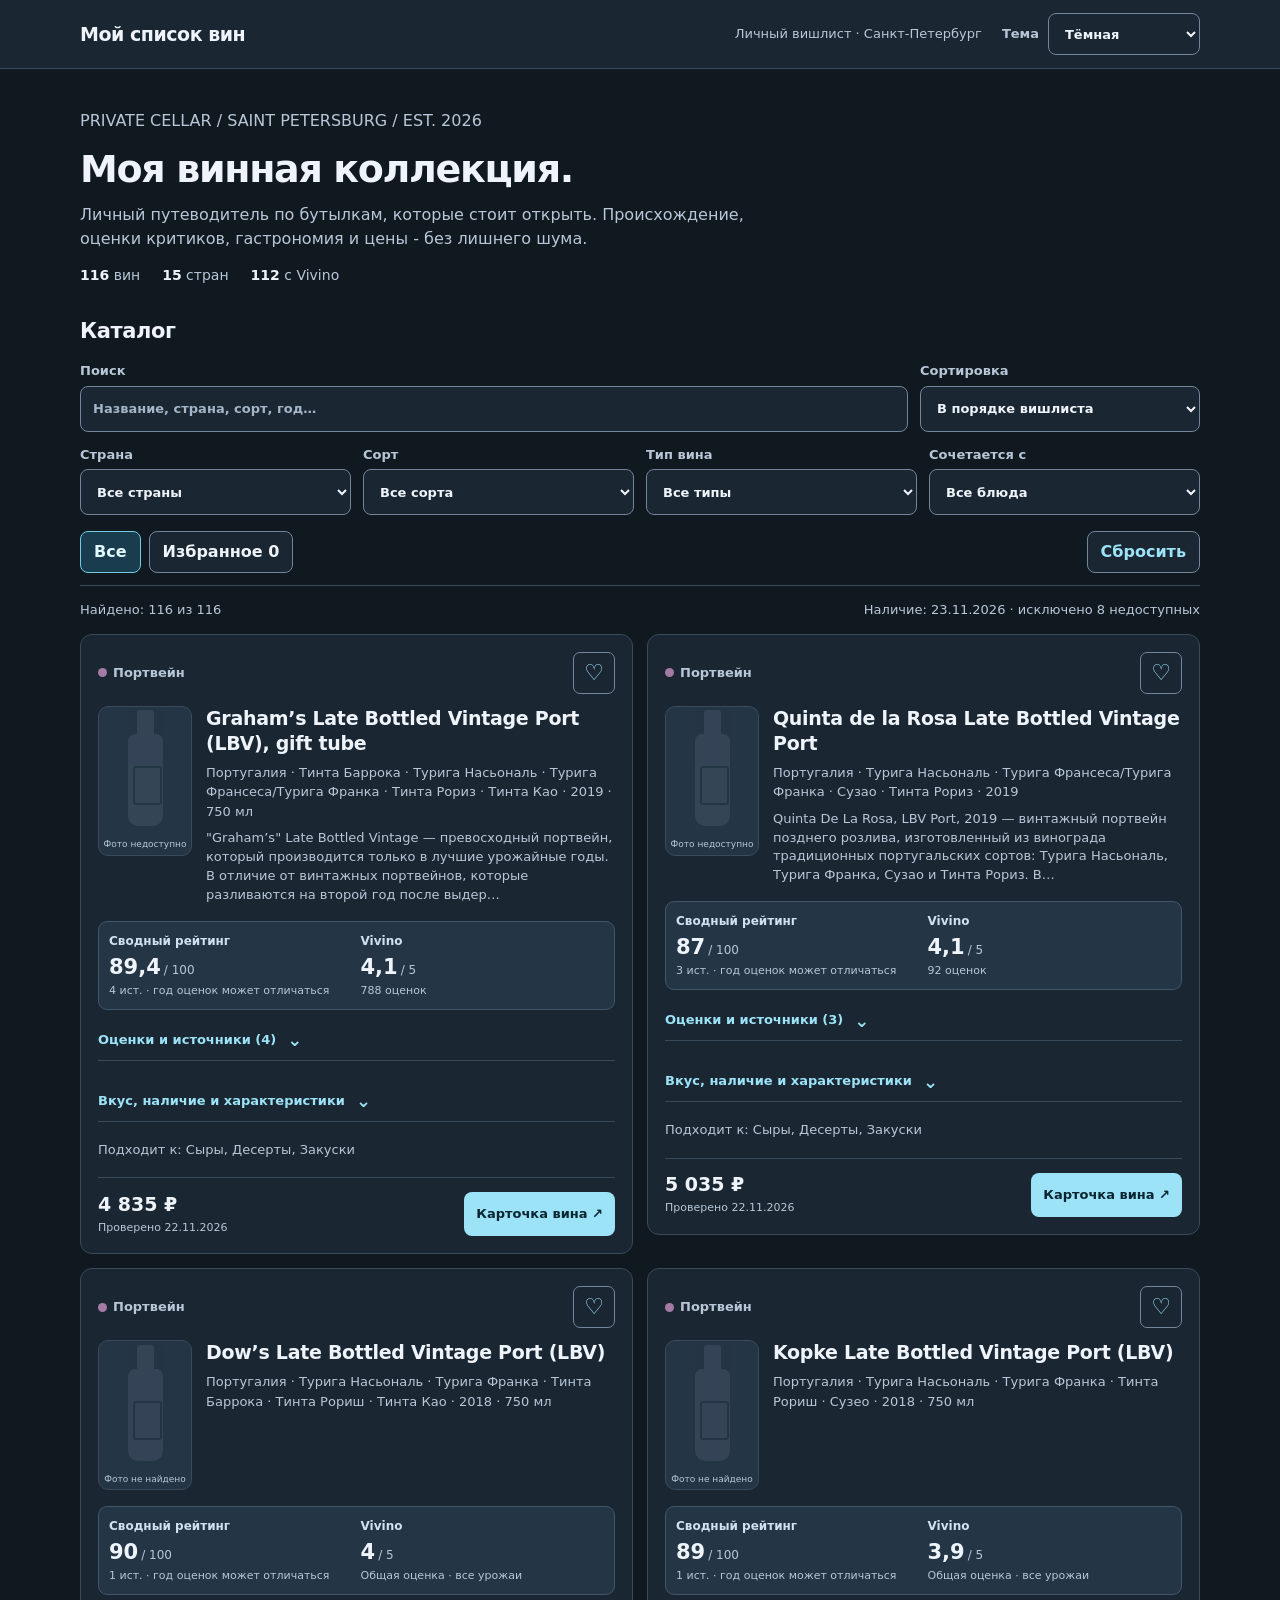
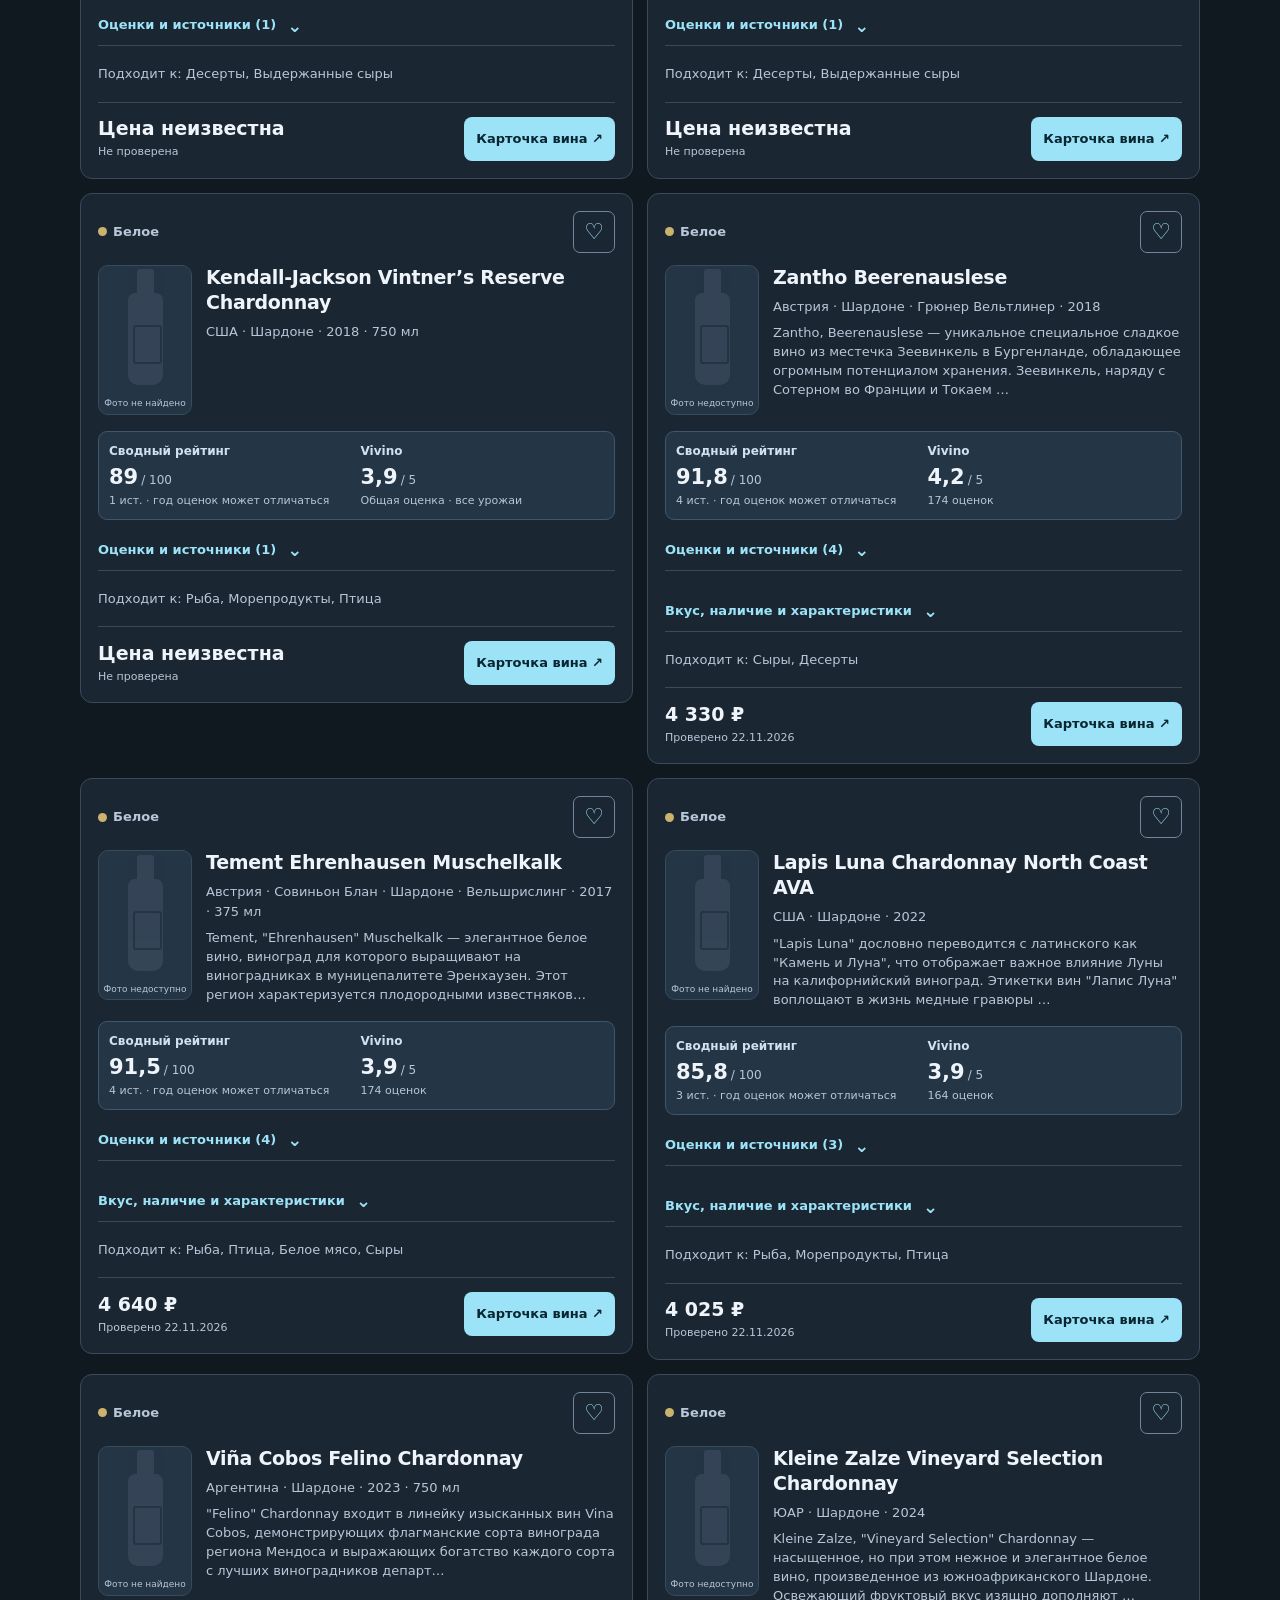
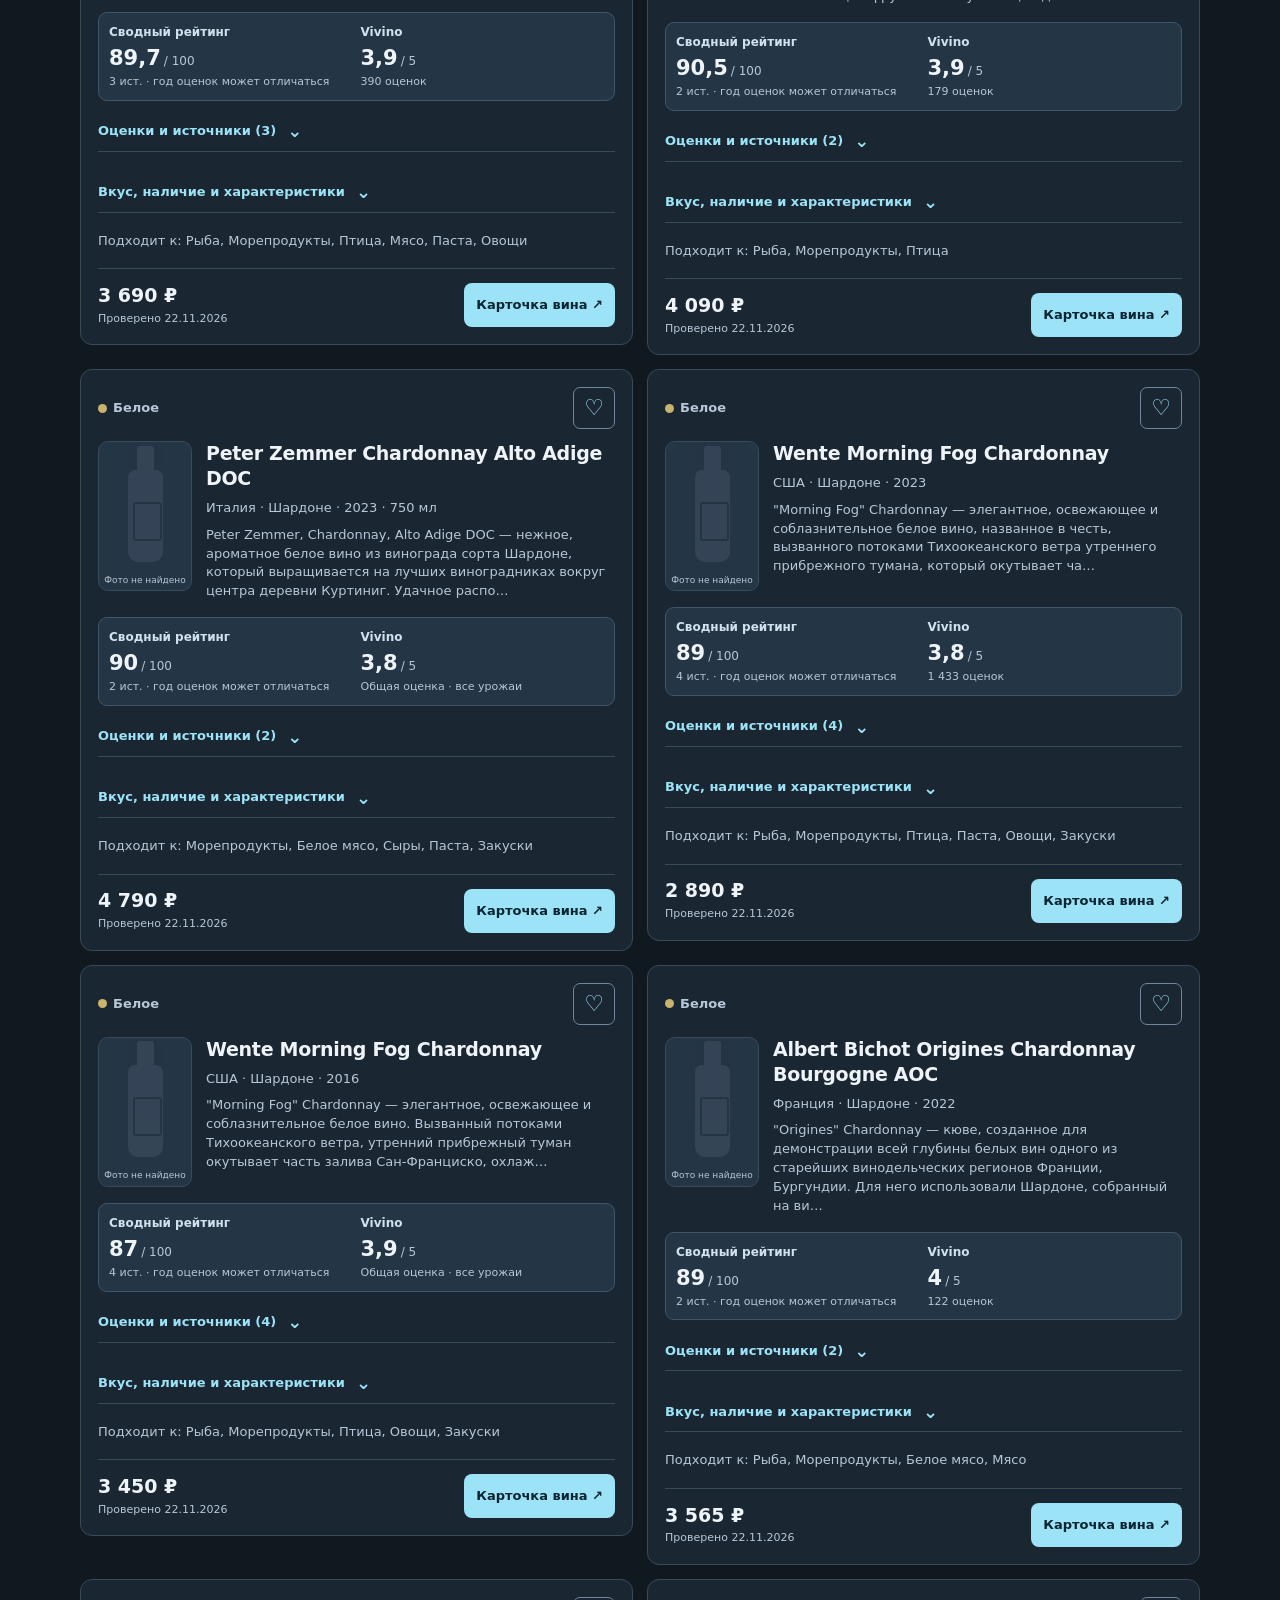
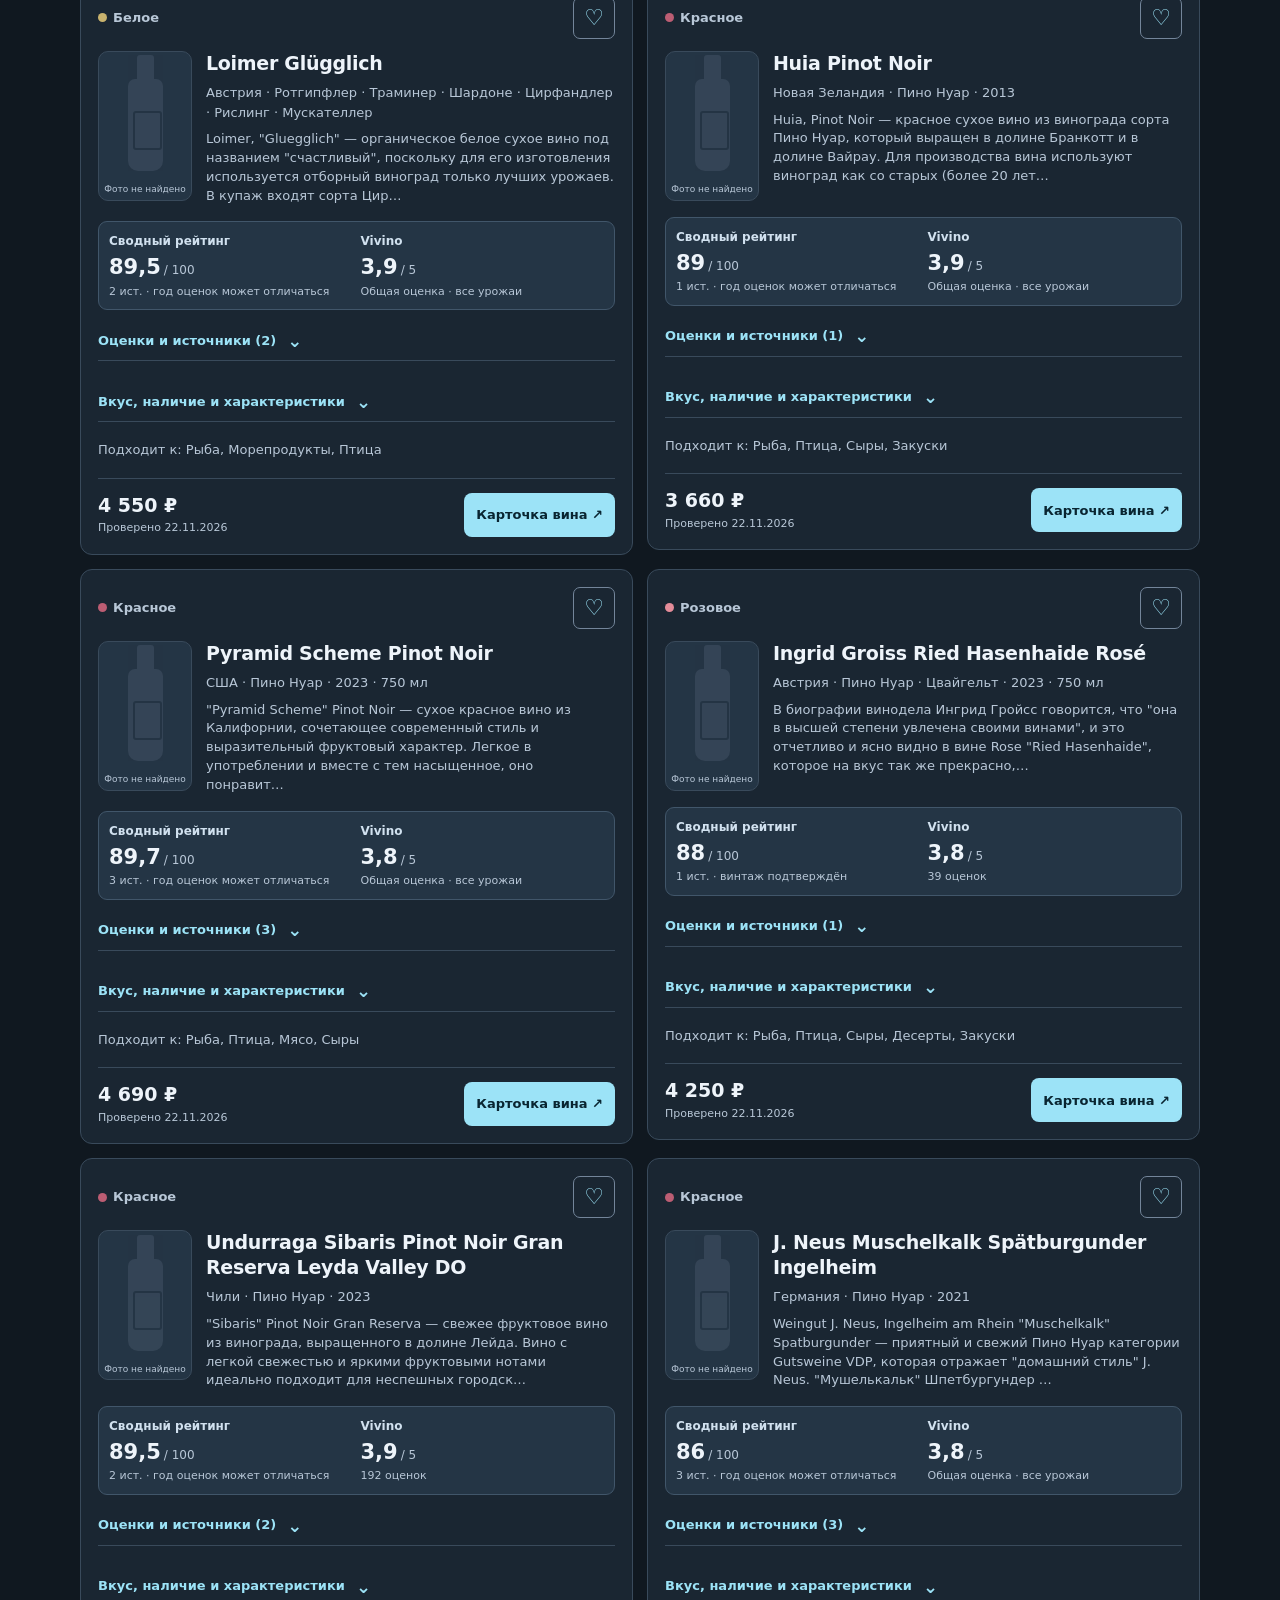
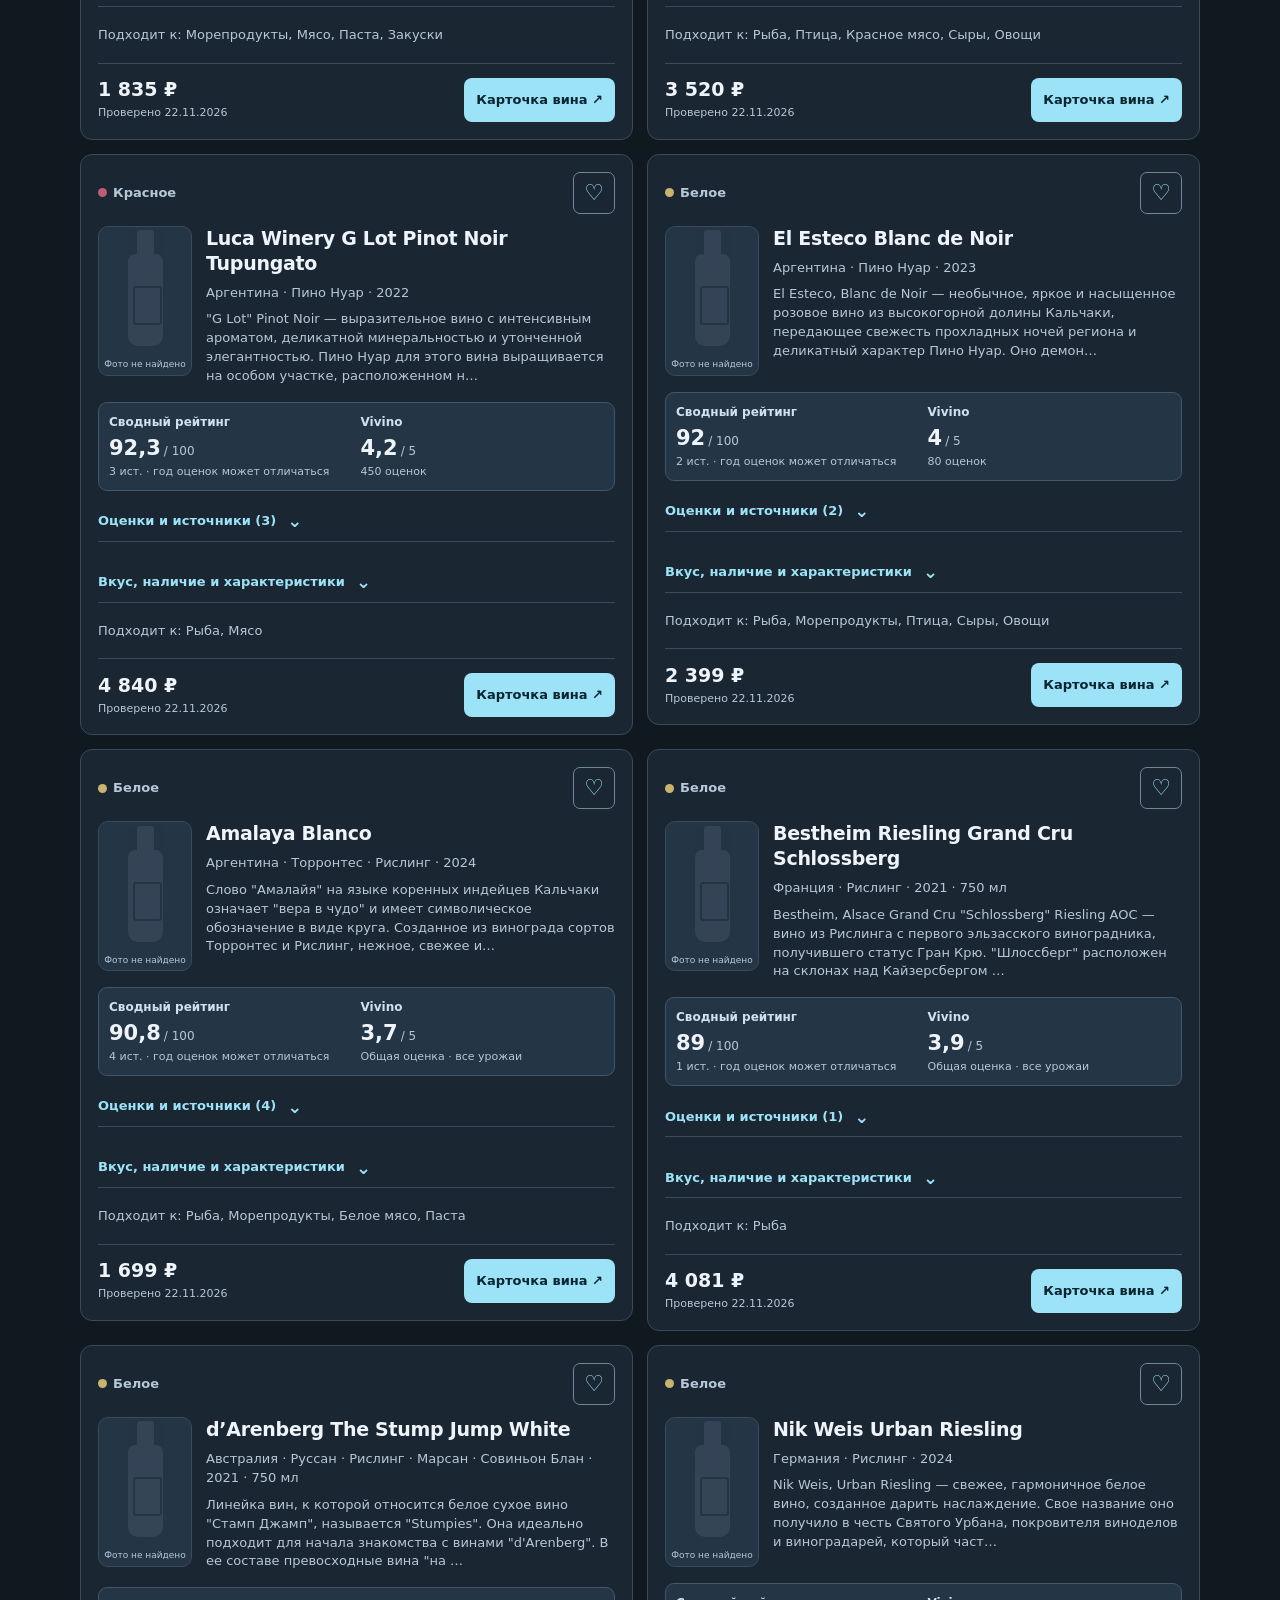
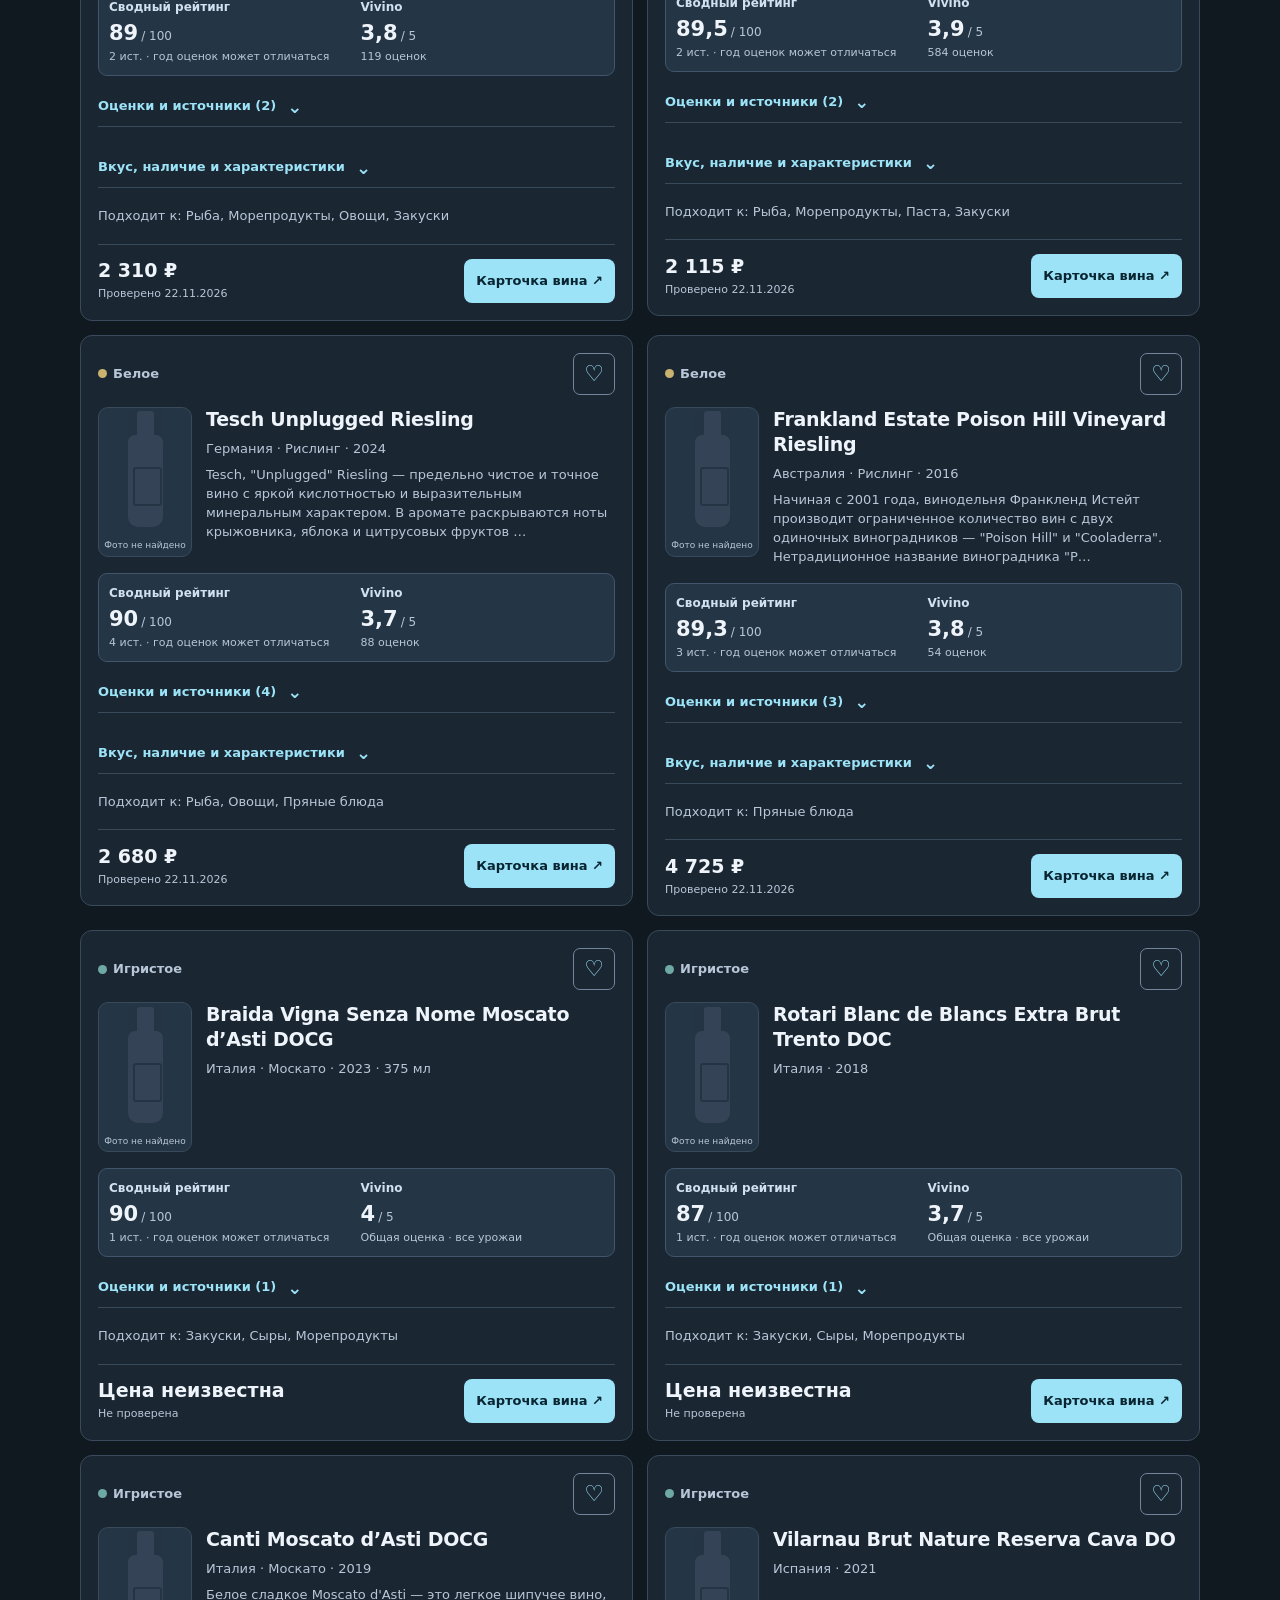
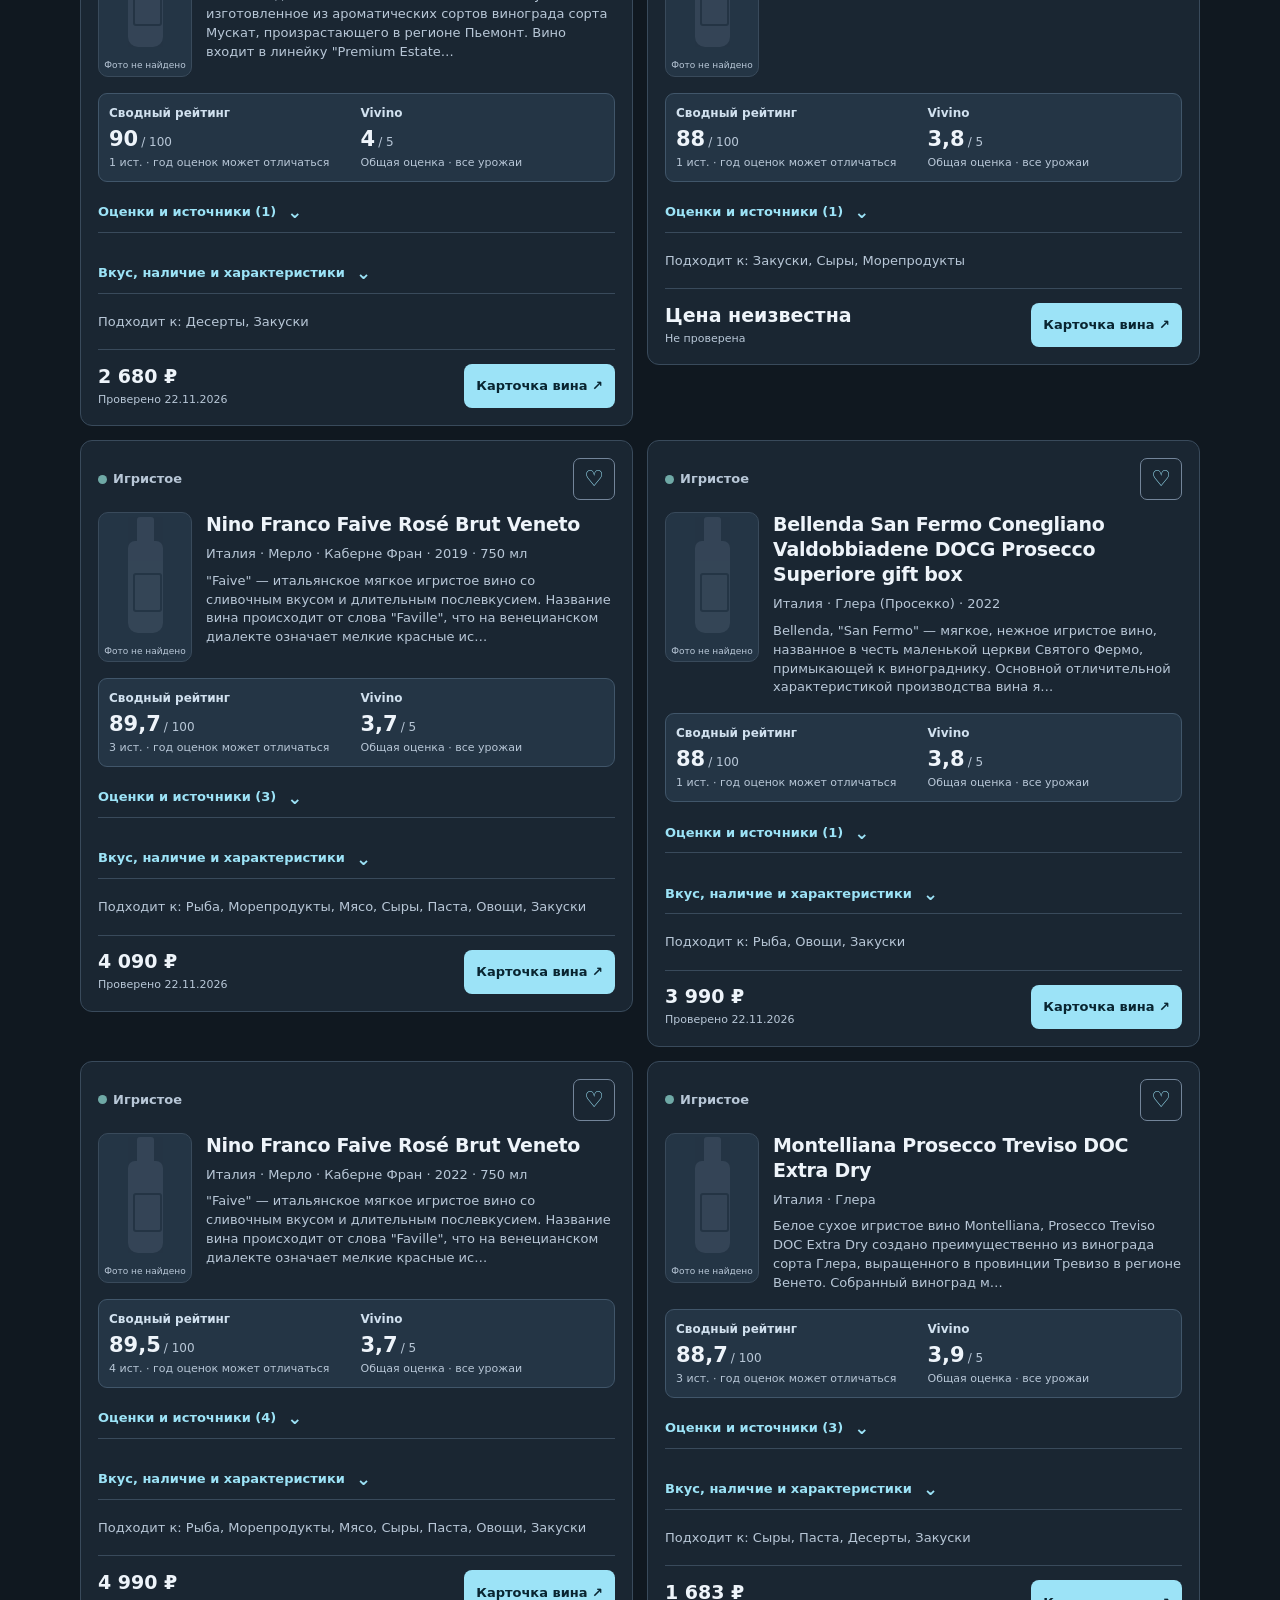
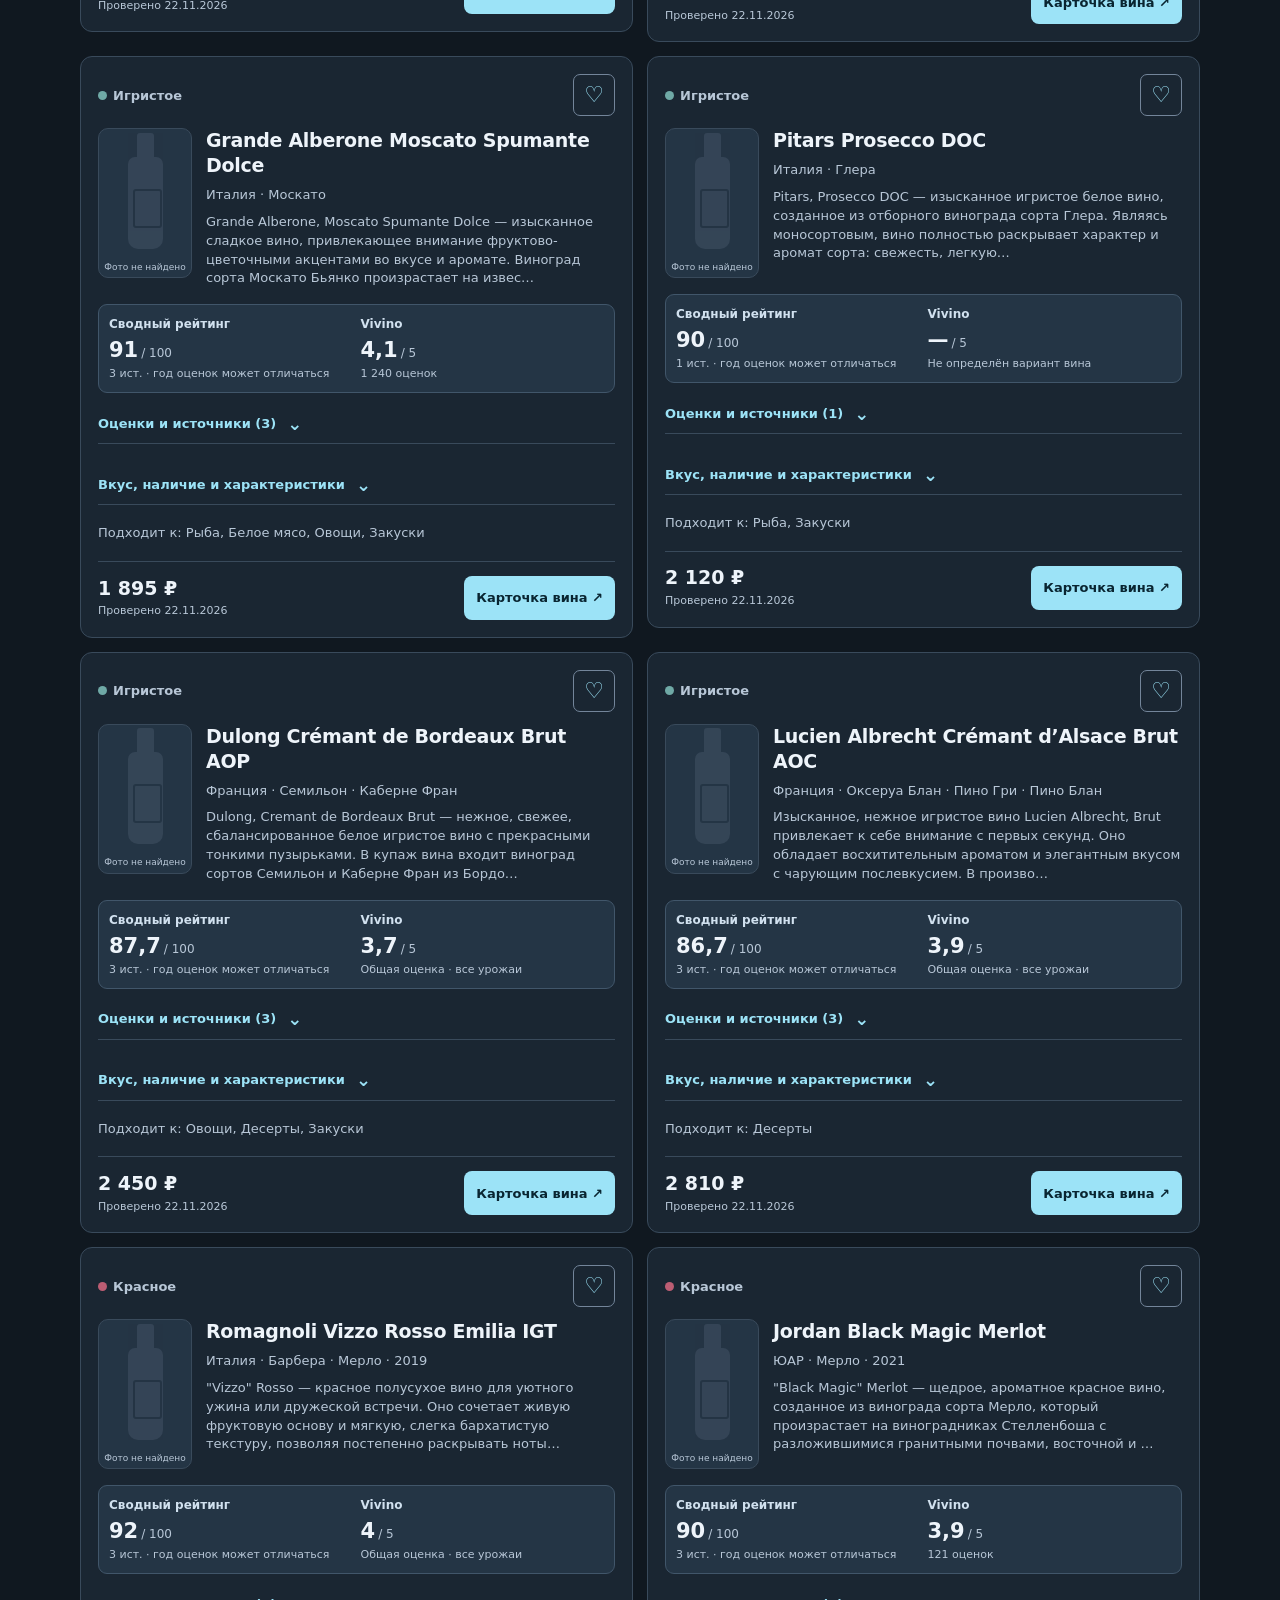
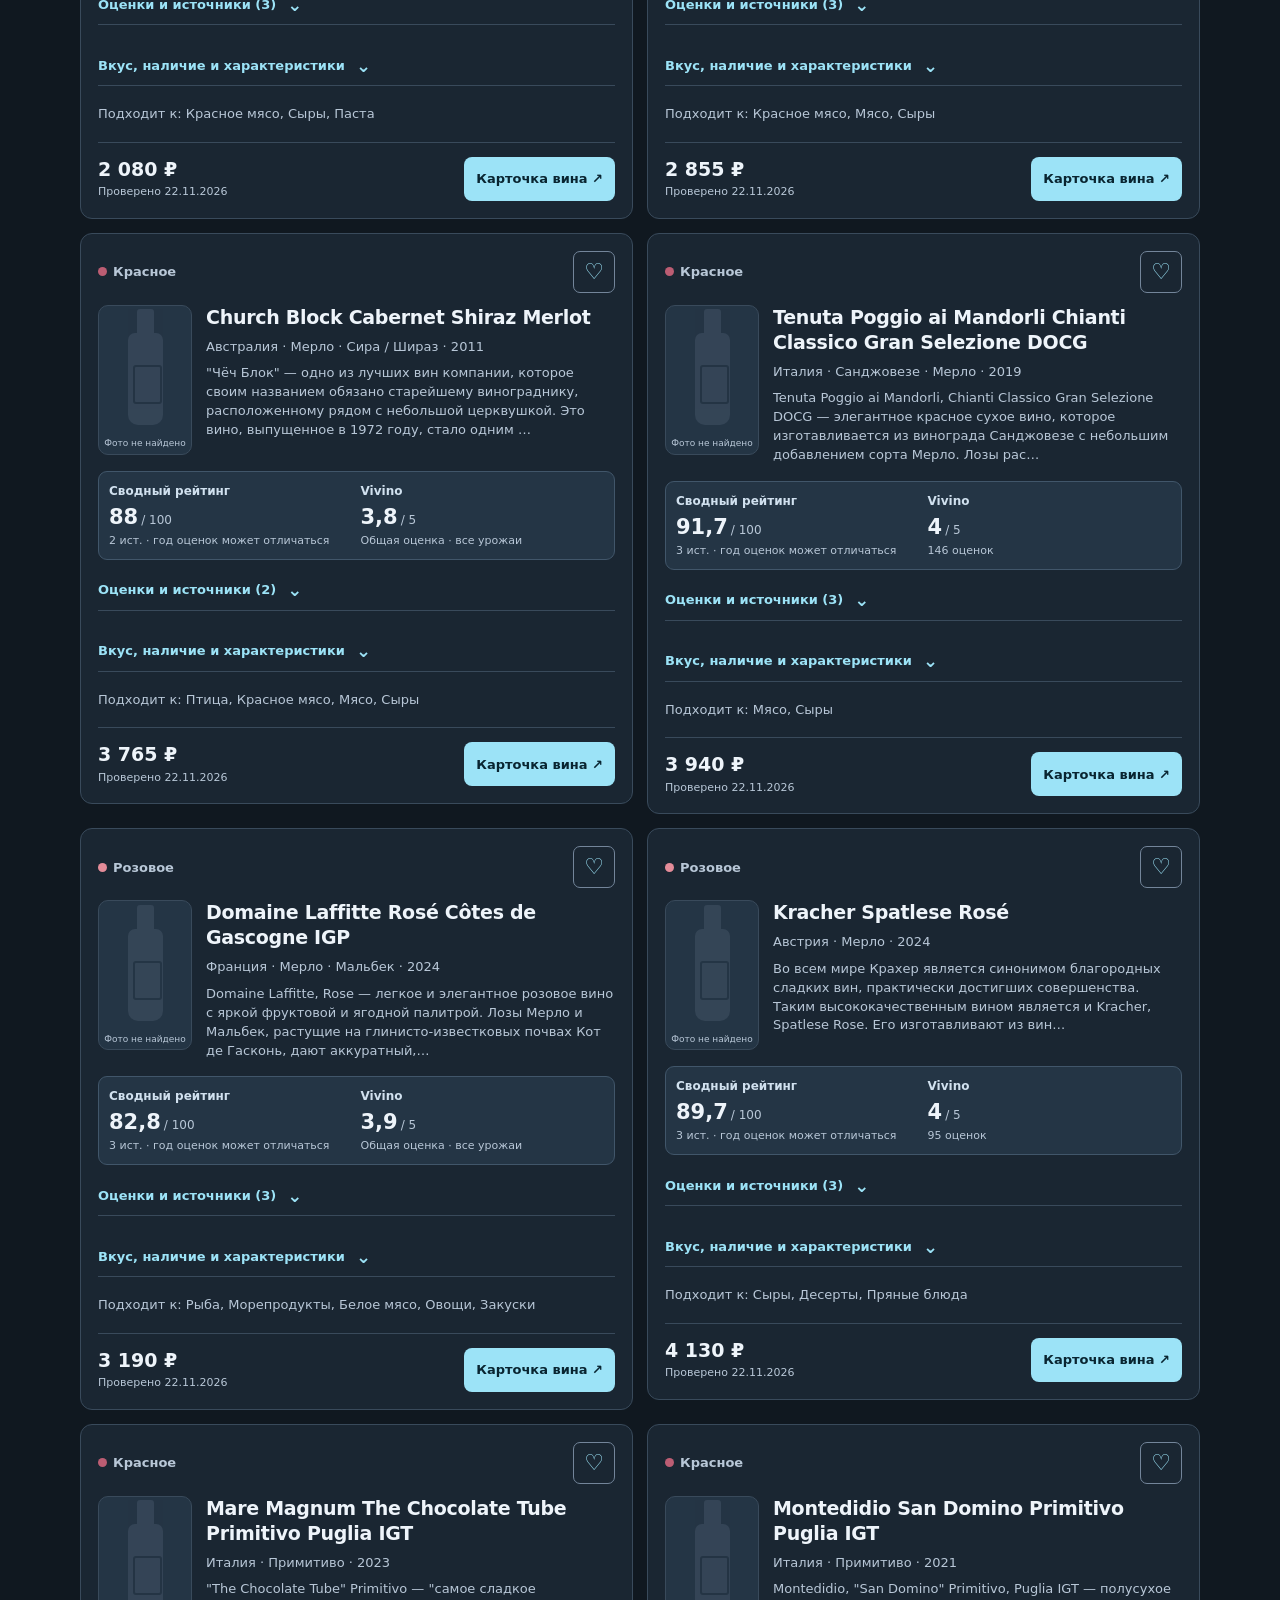
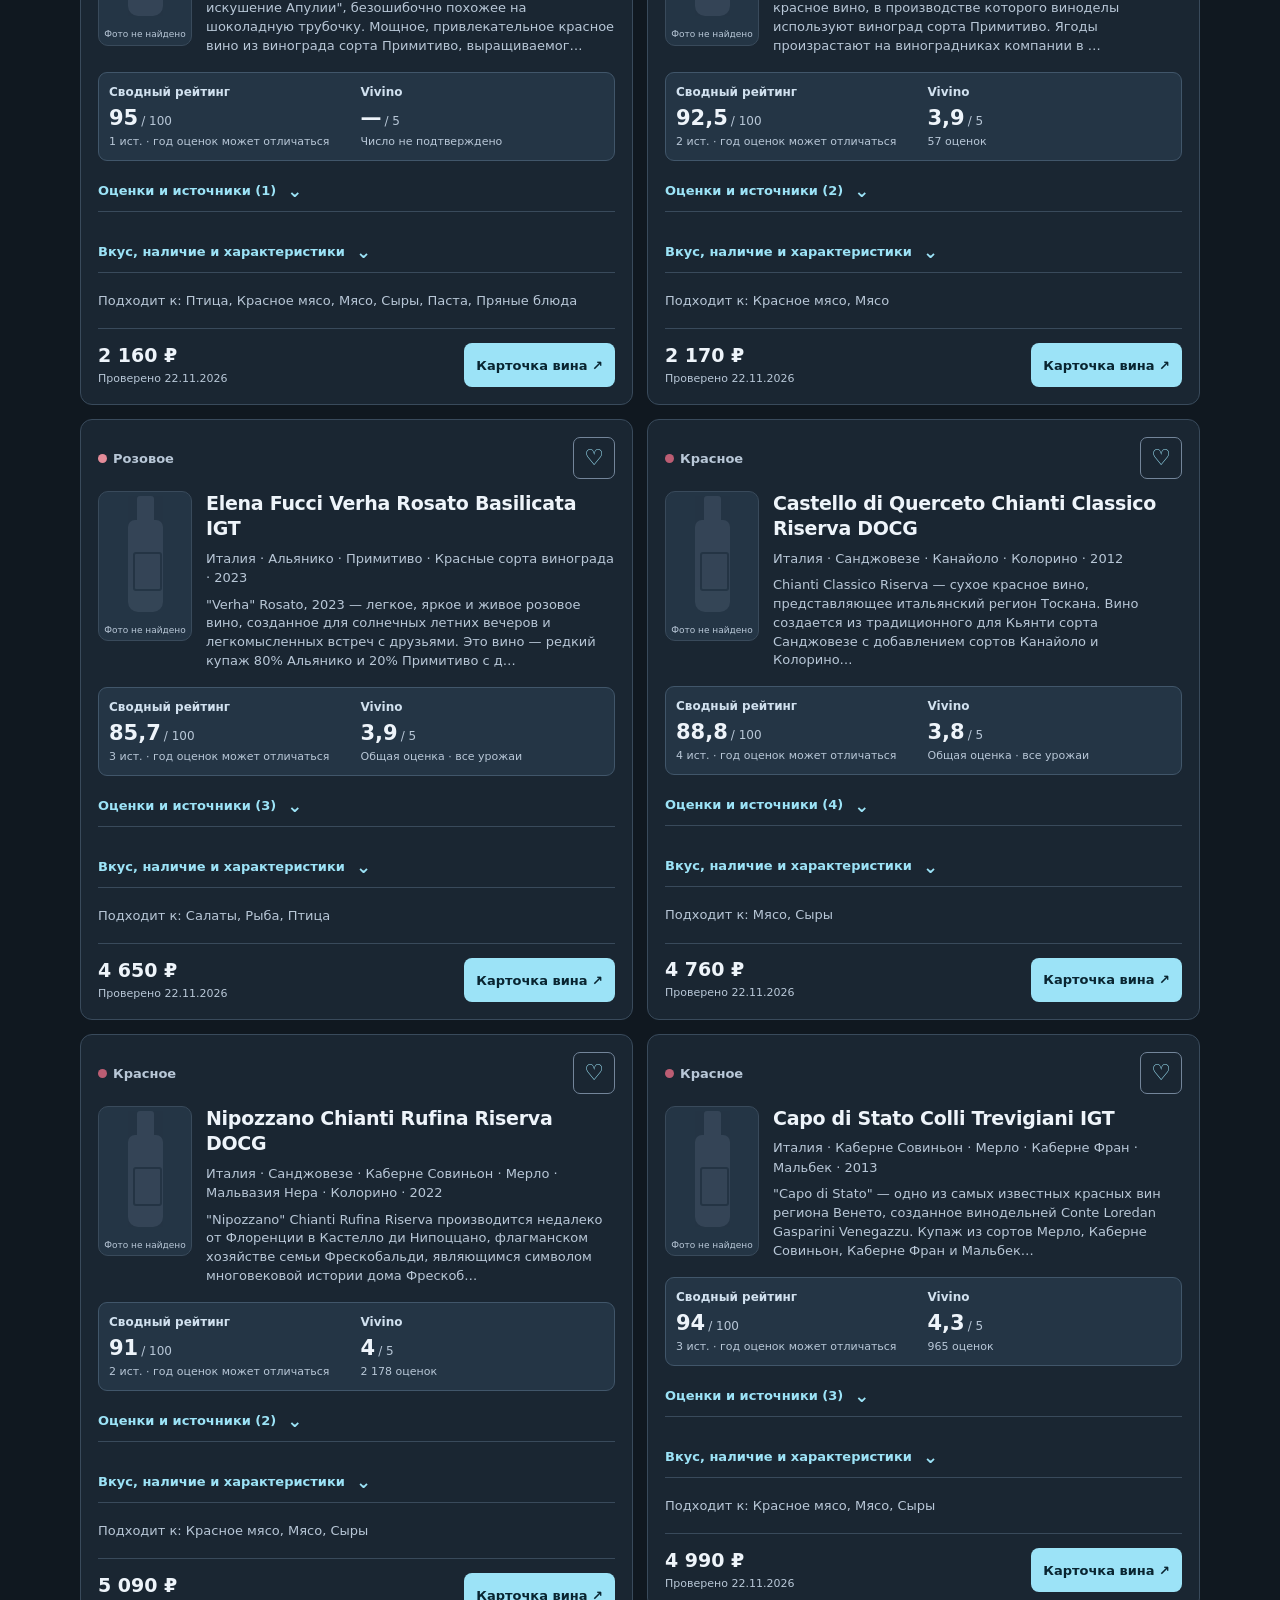
==== commit e1778466: "Rewrite editorial wine cellar introduction and disclose critic/retailer score provenance" ====
--- a/index.html
+++ b/index.html
@@ -53,6 +53,7 @@
   })();
   </script>
   <link rel="stylesheet" href="./styles.css">
+  <link rel="stylesheet" href="./editorial.css">
   <script src="./app.js" defer></script>
 </head>
 <body>
@@ -72,8 +73,9 @@
   </div></header>
   <main class="container">
     <section class="intro" aria-labelledby="intro-title">
-      <h1 id="intro-title">Винный вишлист</h1>
-      <p>Бутылки, которые хочу попробовать. Можно сравнить цены, оценки и подобрать вино к еде.</p>
+      <p class="intro-kicker">PRIVATE CELLAR / SAINT PETERSBURG / EST. 2026</p>
+      <h1 id="intro-title">Моя винная коллекция.</h1>
+      <p>Личный путеводитель по бутылкам, которые стоит открыть. Происхождение, оценки критиков, гастрономия и цены - без лишнего шума.</p>
       <div class="quick-stats"><span><strong id="stat-total">—</strong> вин</span><span><strong id="stat-countries">—</strong> стран</span><span><strong id="stat-rated">—</strong> с Vivino</span></div>
     </section>
     <section class="catalog" aria-labelledby="catalog-title">
@@ -82,7 +84,7 @@
         <label class="search-field"><span>Поиск</span><input id="search" type="search" placeholder="Название, страна, сорт, год…" autocomplete="off"></label>
         <label class="sort-field"><span>Сортировка</span><select id="sort">
           <option value="recommended">В порядке вишлиста</option>
-          <option value="rating-desc">Общий индекс: выше</option>
+          <option value="rating-desc">Сводный рейтинг: выше</option>
           <option value="vivino-desc">Vivino: выше</option>
           <option value="alpha">По названию</option>
           <option value="price-asc">Цена: дешевле</option>
@@ -109,9 +111,9 @@
       <div id="error" class="empty" hidden><p>Каталог не загрузился. Для локальной проверки запустите <code>python -m http.server 8000</code>.</p></div>
     </section>
     <section class="method" aria-labelledby="method-title">
-      <h2 id="method-title">Как считаются оценки</h2>
-      <p><strong>Vivino</strong> - оценки пользователей по шкале 1–5. Оценки критиков и конкурсов приводятся как опубликованы, по шкале 100. Для общего <strong>расчётного индекса</strong> каждая независимая оценка учитывается один раз; Vivino условно переводится по формуле <code>50 + 10 × рейтинг</code>, затем берётся обычное среднее. Например, 4,0/5 = 90 индексных пунктов. Это собственный ориентир, а не официальная оценка вина, и его нельзя интерпретировать как научно выверенное сопоставление шкал.</p>
-      <p>Оценки для всех винтажей отображаются отдельно и не участвуют в индексе конкретного года. Оценки, полученные через WineStyle, не отображаются и не участвуют в расчёте индекса, даже если названы оценки известных критиков. Значения Vivino могут изменяться.</p>
+      <h2 id="method-title">Об источниках и оценках</h2>
+      <p><strong>Сводный рейтинг</strong> - справочный средний балл по отдельно собранным оценкам и по оценкам профессиональных критиков, опубликованным продавцом WineStyle. Повторные оценки одного критика учитываются один раз; при наличии собственной проверки винтажа она имеет приоритет. Шкала 20 приводится умножением на 5, оценка Vivino - условно по формуле <code>50 + 10 × рейтинг</code>. Такой расчёт служит ориентиром для вишлиста и не является рейтингом конкретного года урожая.</p>
+      <p><strong>Отзывы покупателей WineStyle не используются.</strong> Оценки Wine Spectator, Wine Enthusiast, Decanter, James Suckling, Jancis Robinson и других критиков, опубликованные на WineStyle, показаны с указанием посредника; соответствие конкретному винтажу и первоисточники не подтверждены отдельно. Оценки Vivino без установленного винтажа помечены «все урожаи».</p>
       <p>Вина с подтверждённым отсутствием в продаже по снимкам от 23.11.2026 скрыты. Отсутствие доступных сведений о наличии не означает, что вино распродано. Это исторический срез, а не гарантия наличия на текущую дату.</p>
       <p>В текущем документе приведены ссылки без цен. Исторические цены в отдельных карточках относятся к прежней подборке на 14.11.2026. Ссылка ведёт к карточке продавца, но наличие и стоимость не гарантируются. Сочетания с едой носят ориентировочный характер.</p>
     </section>
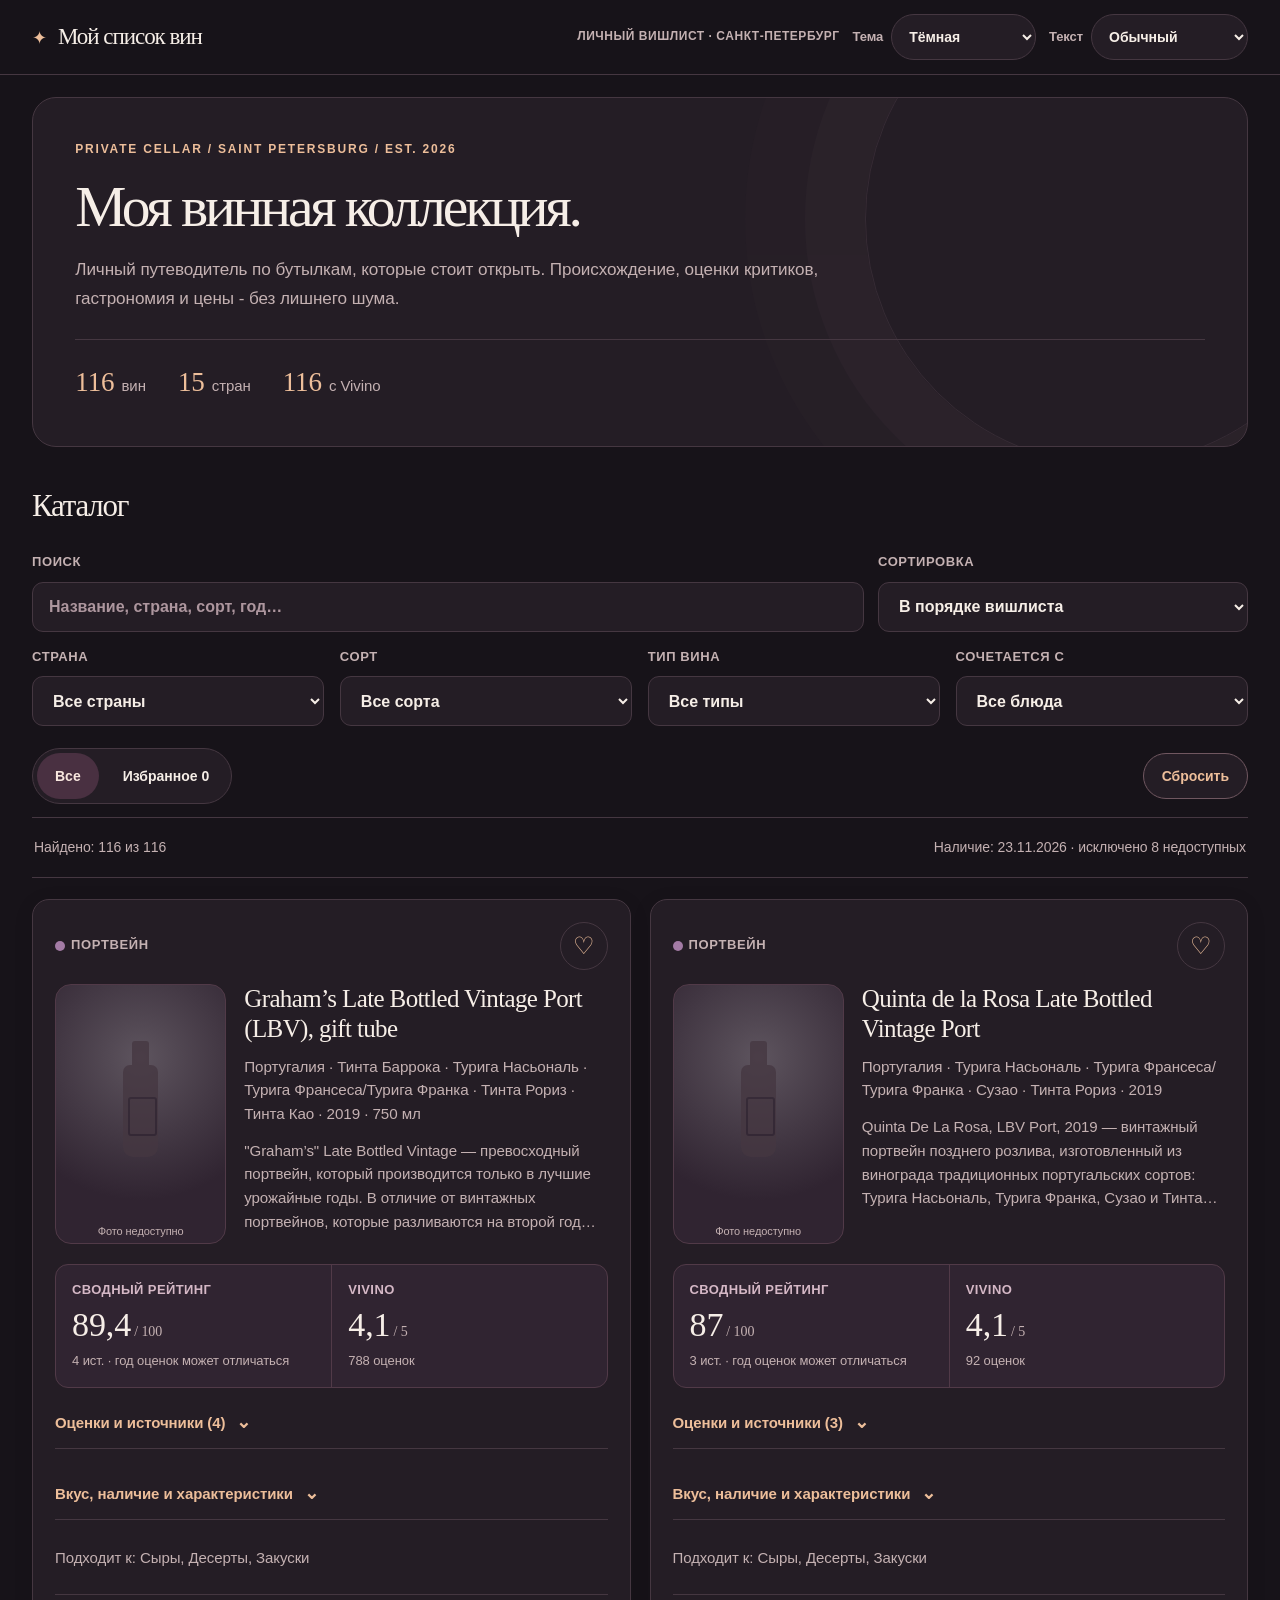
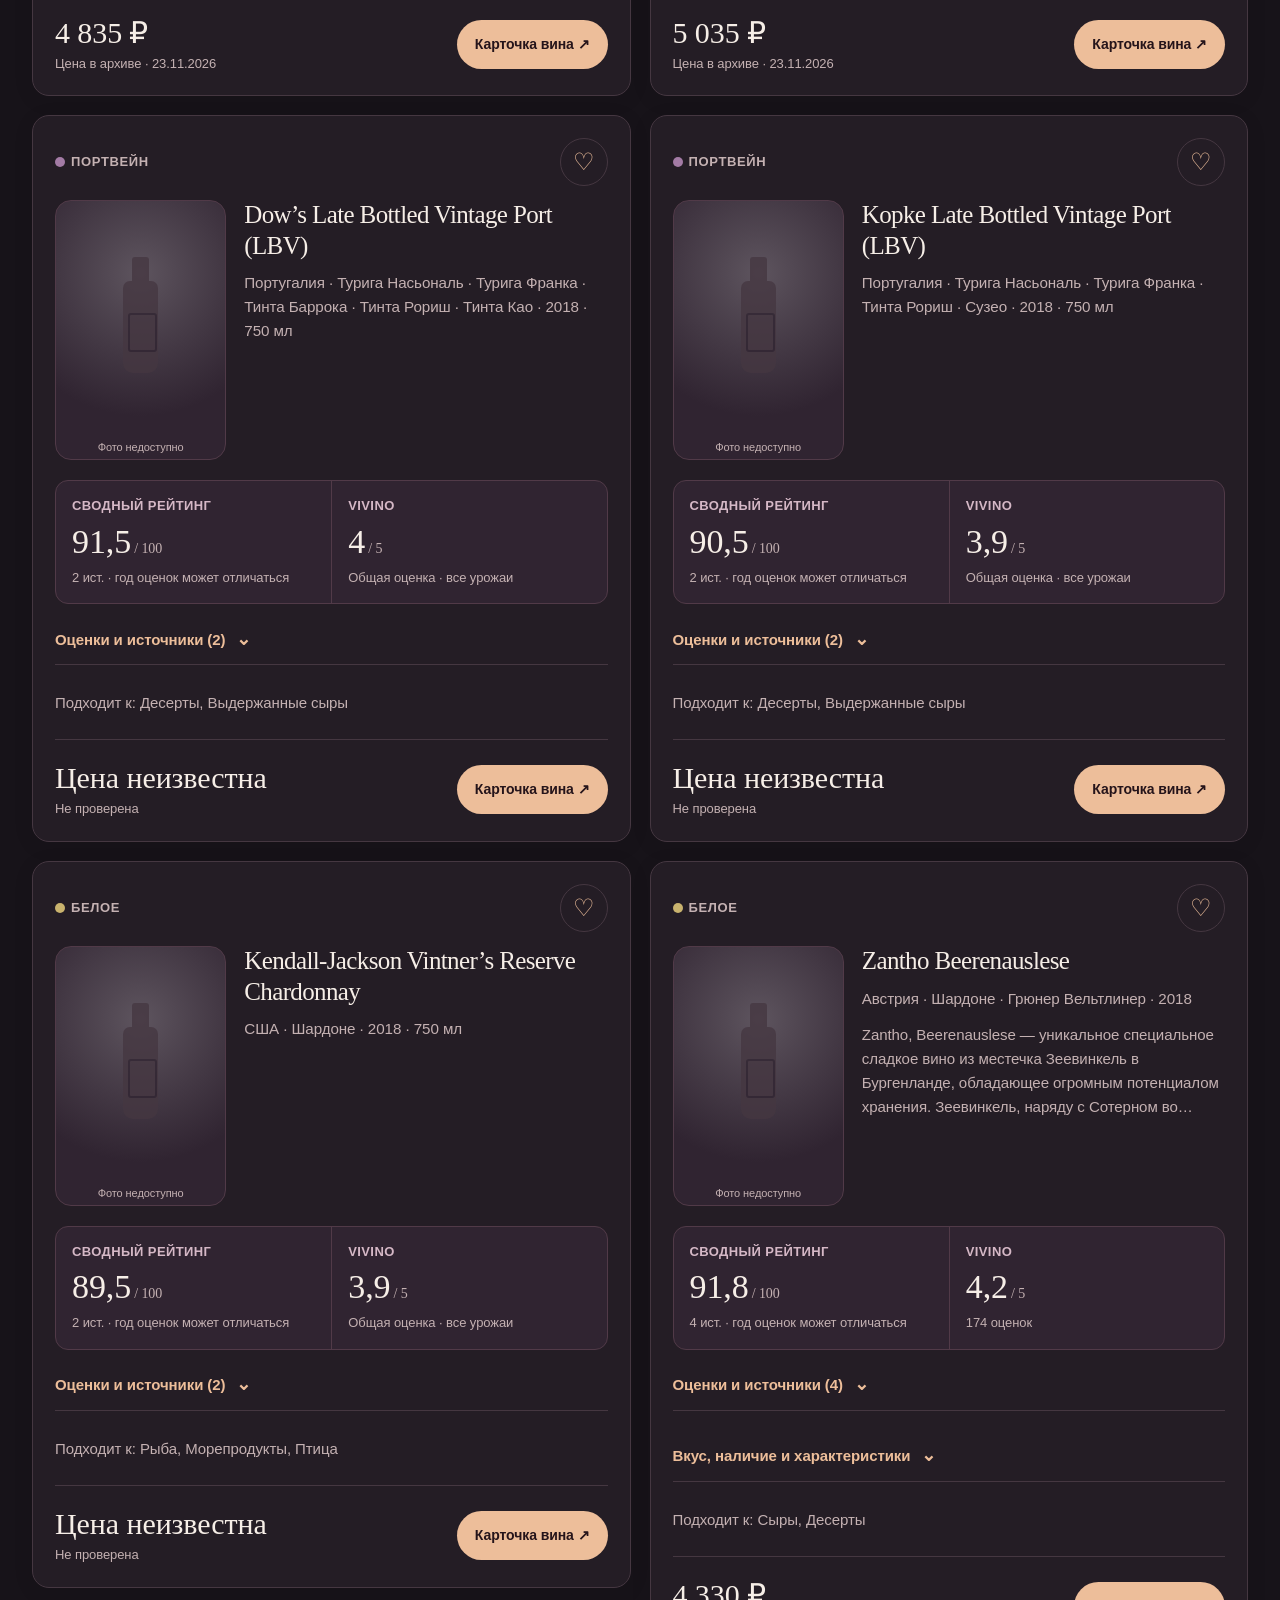
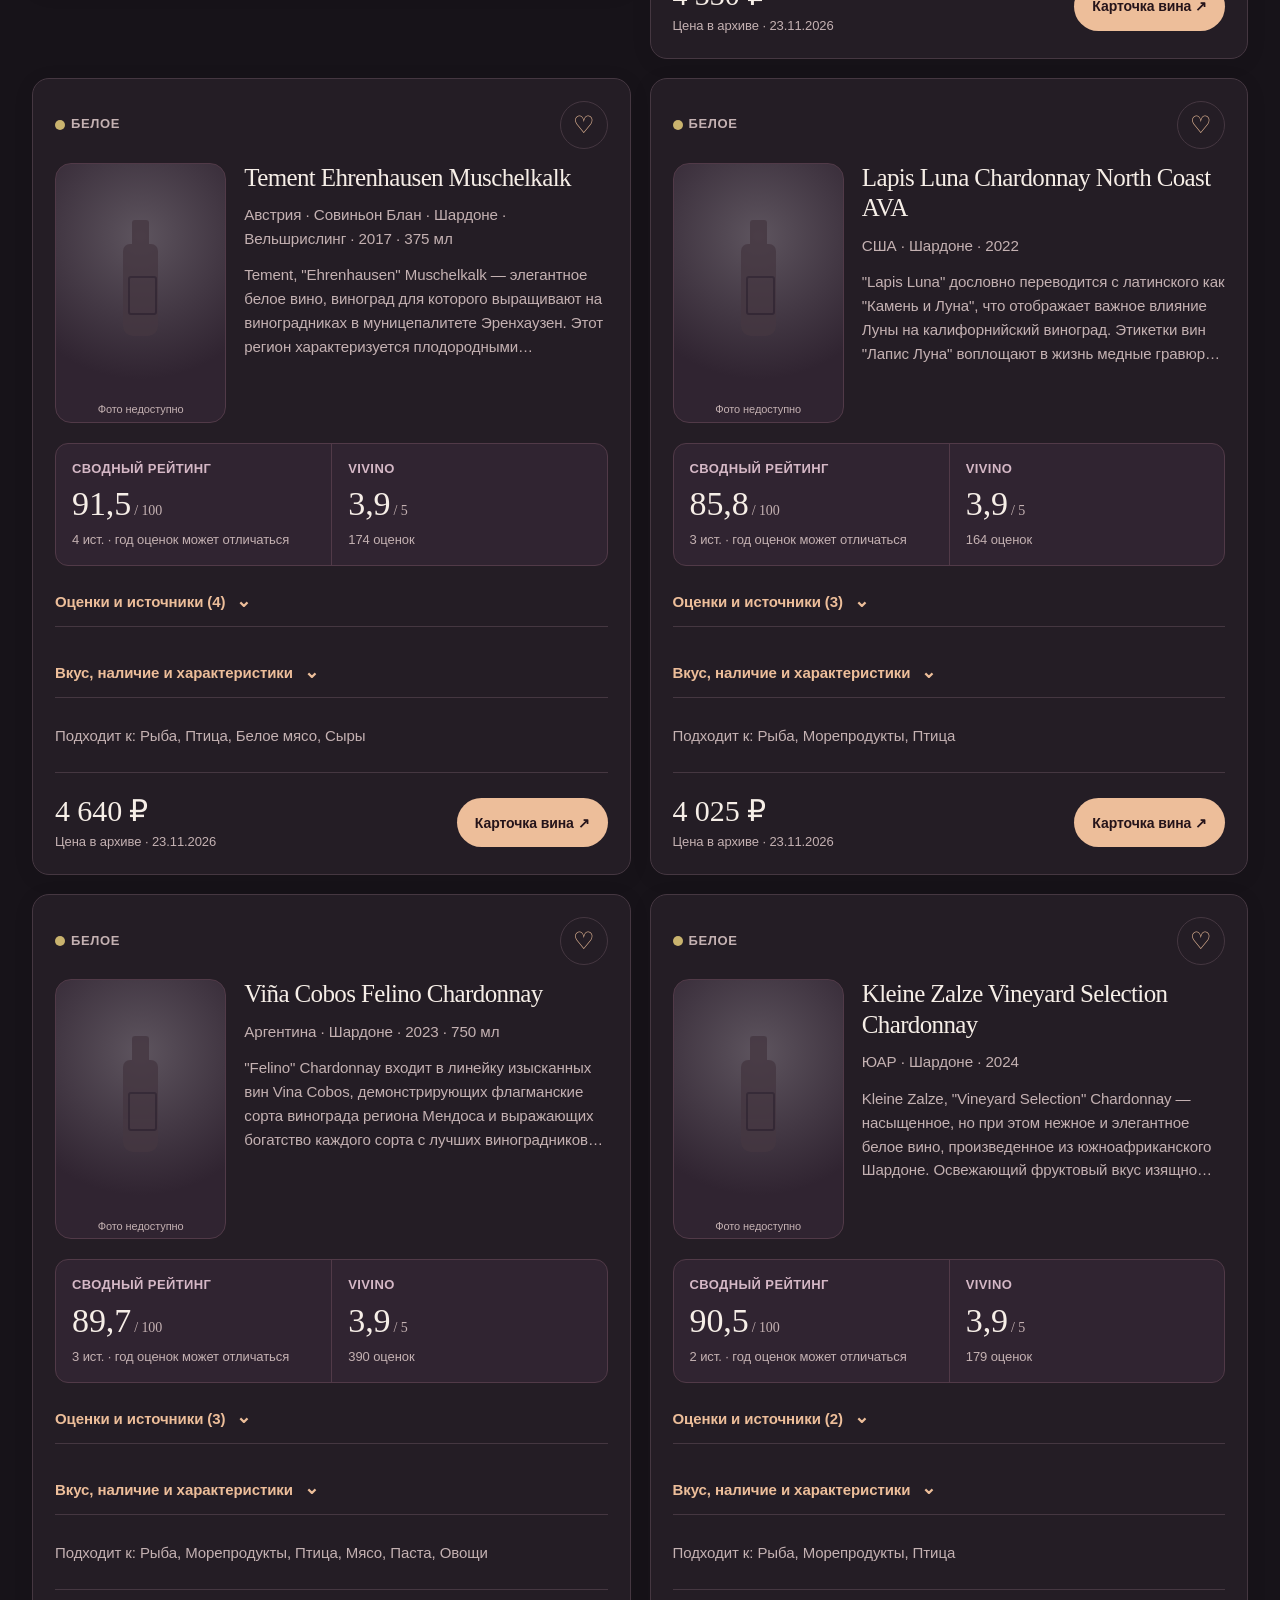
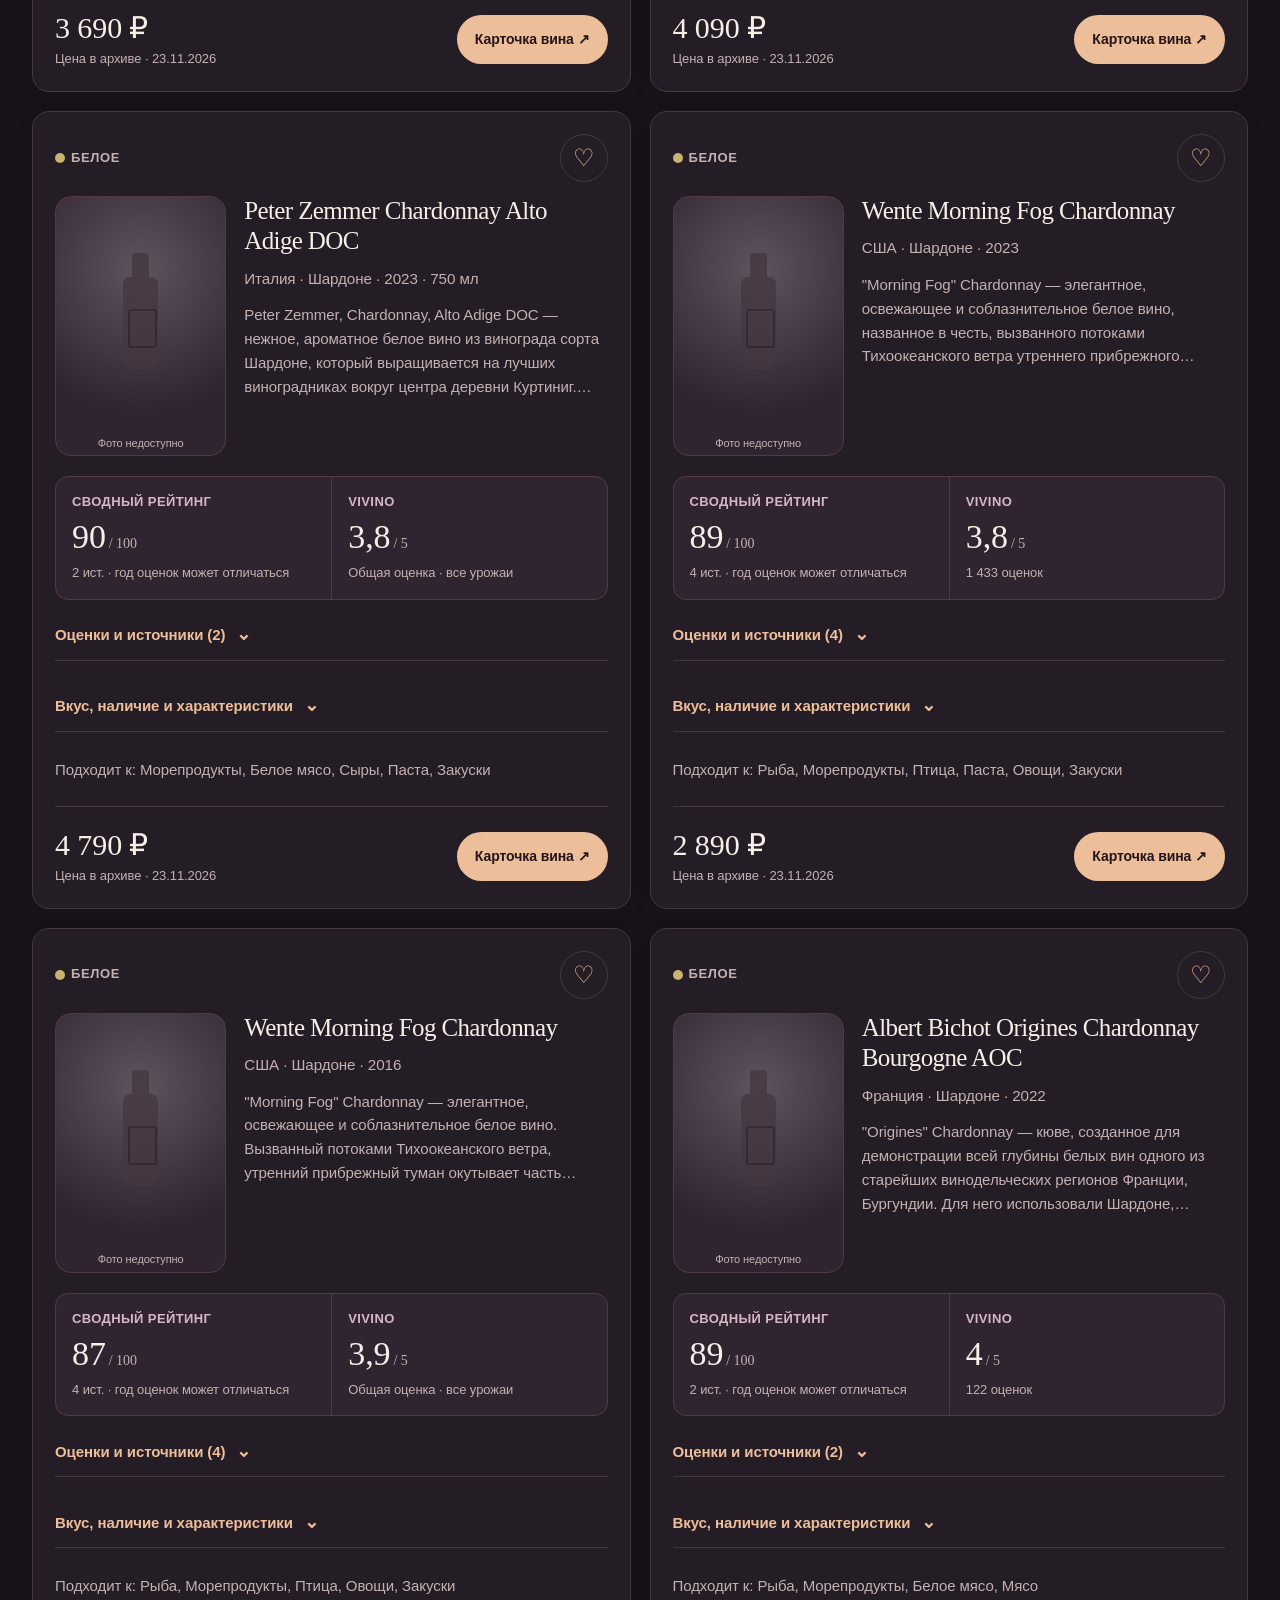
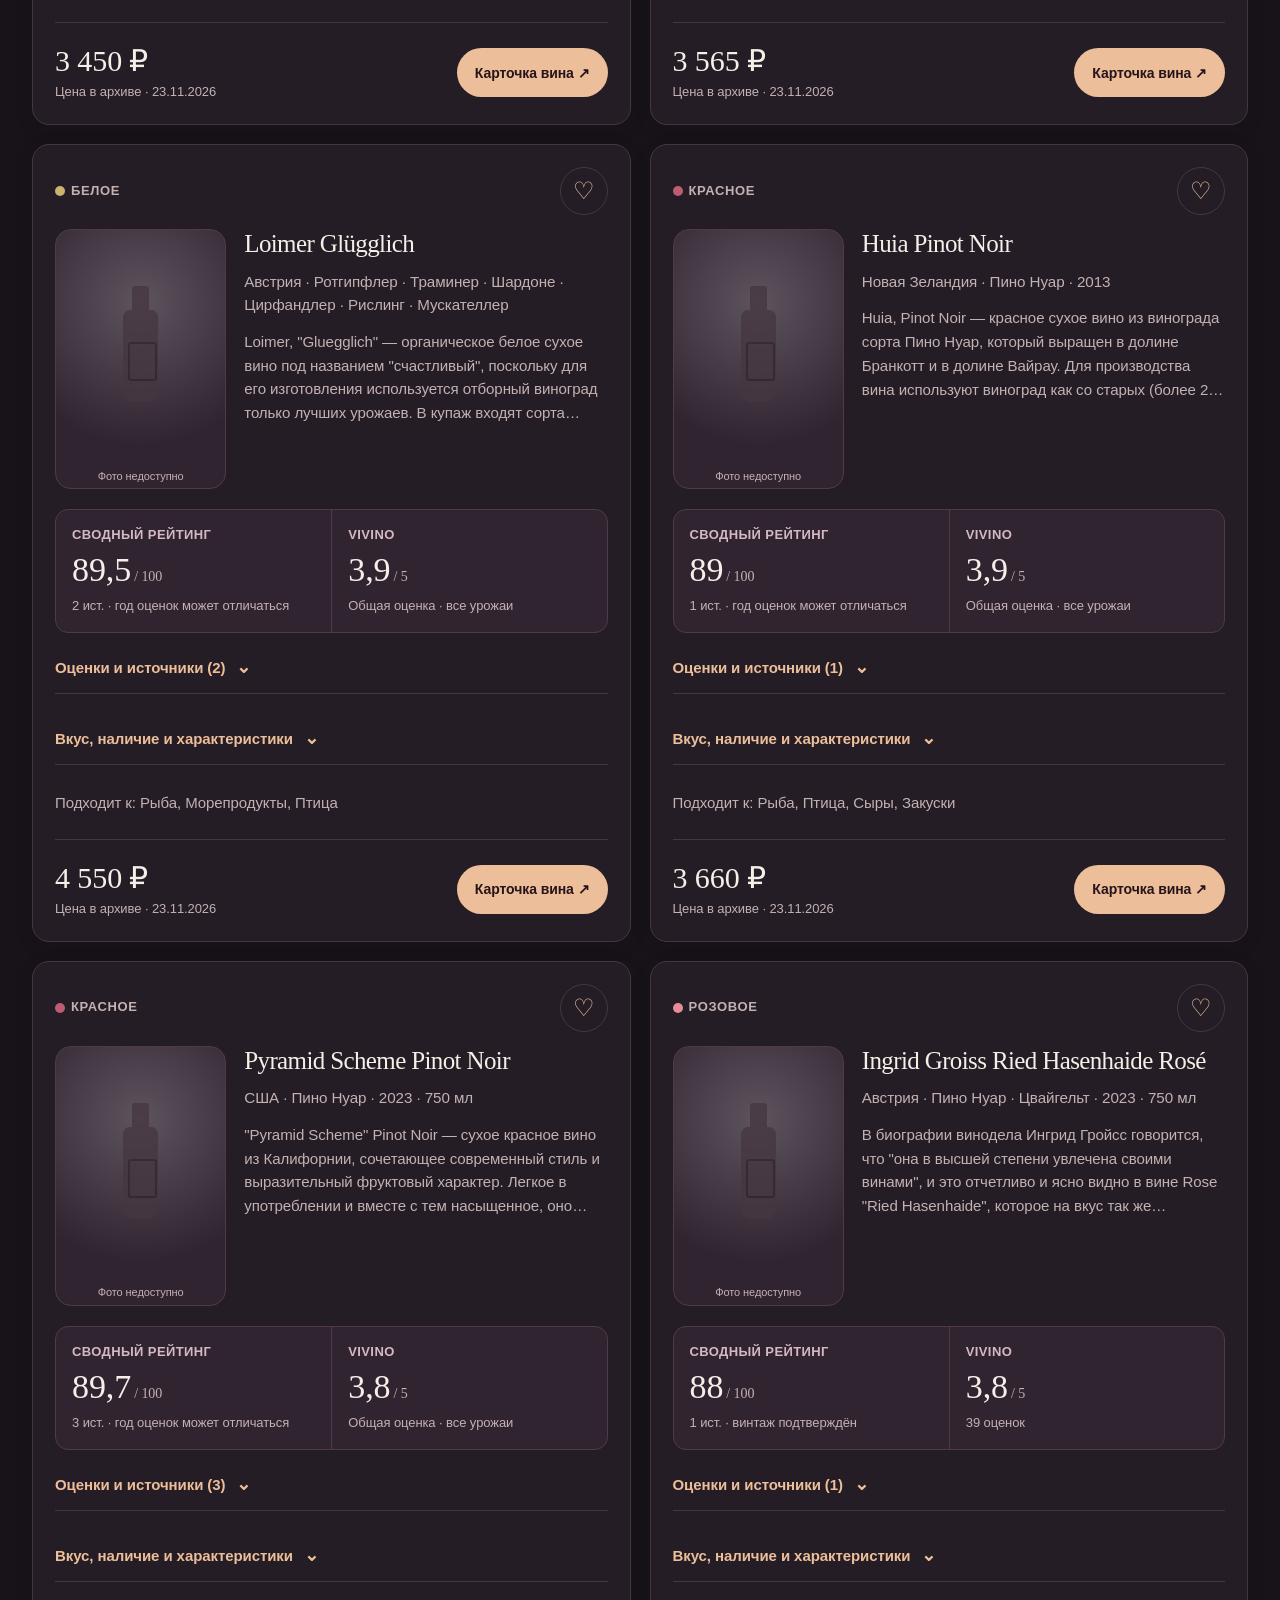
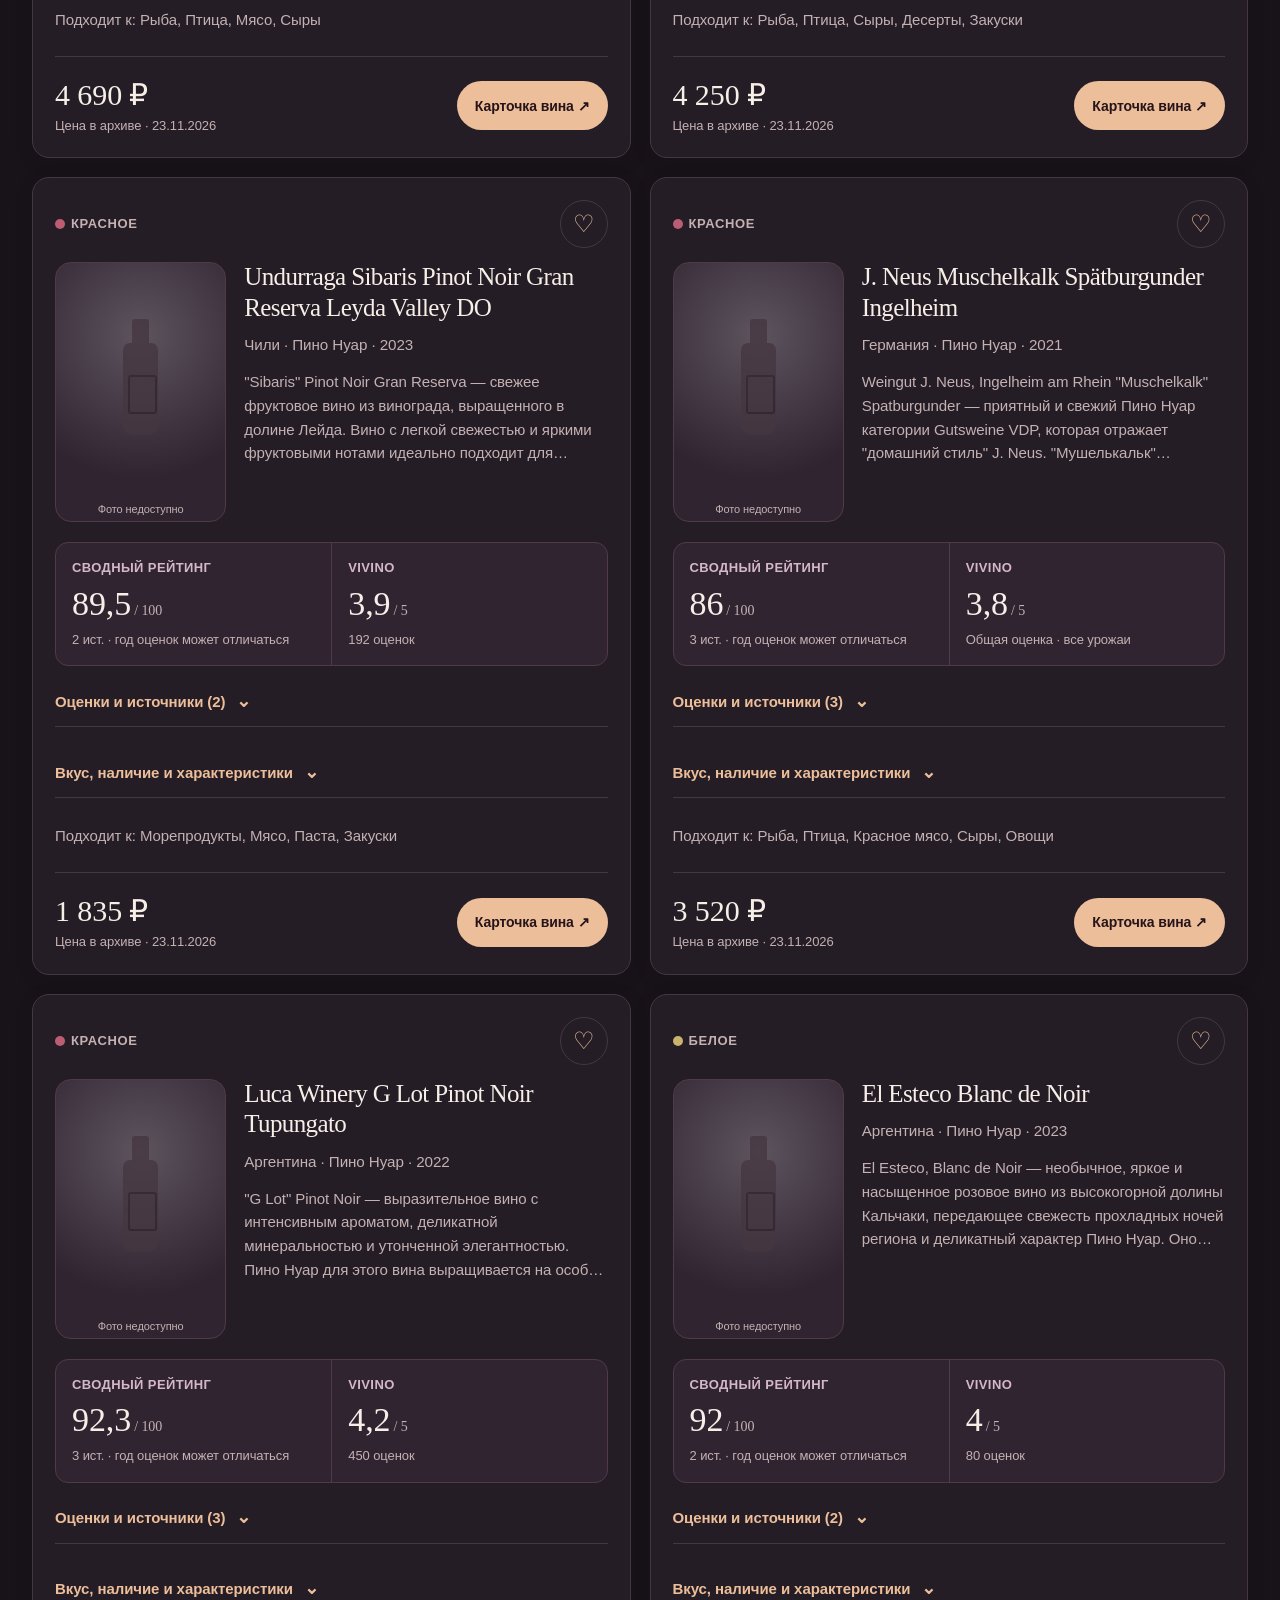
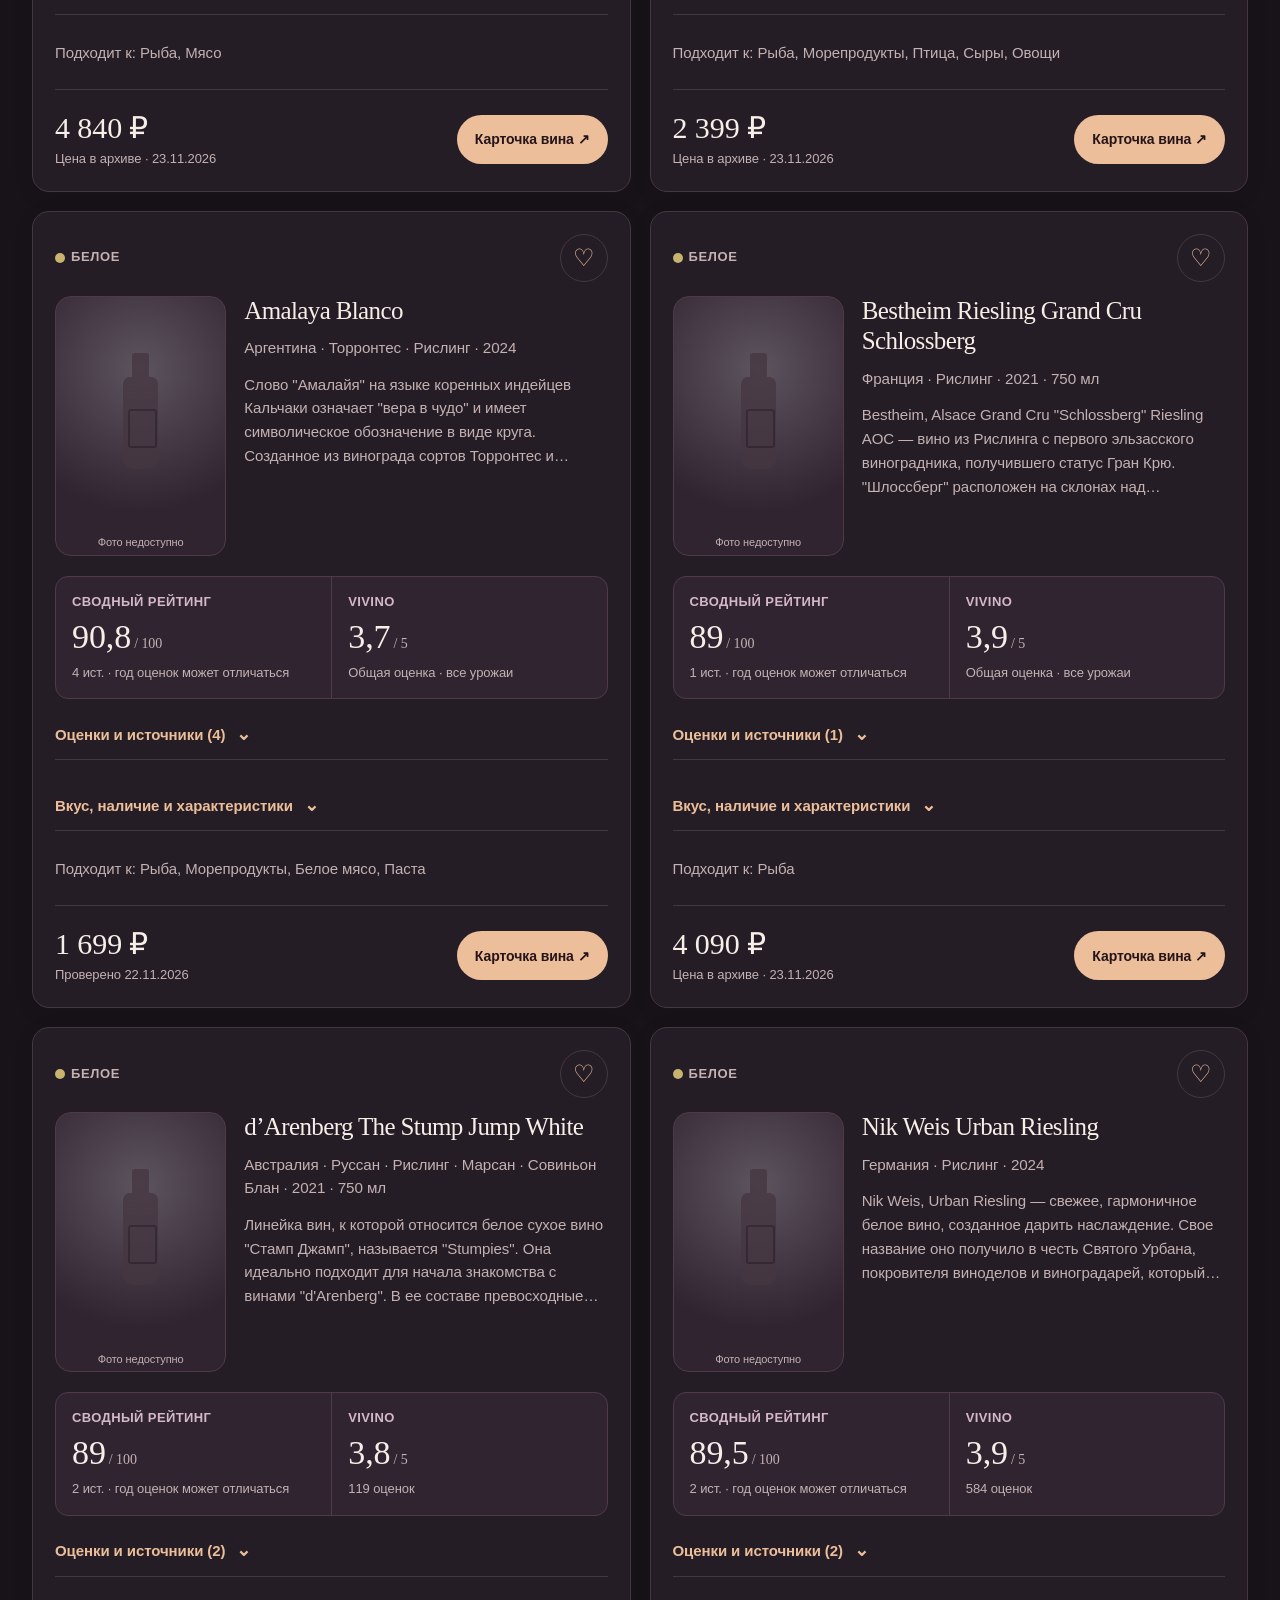
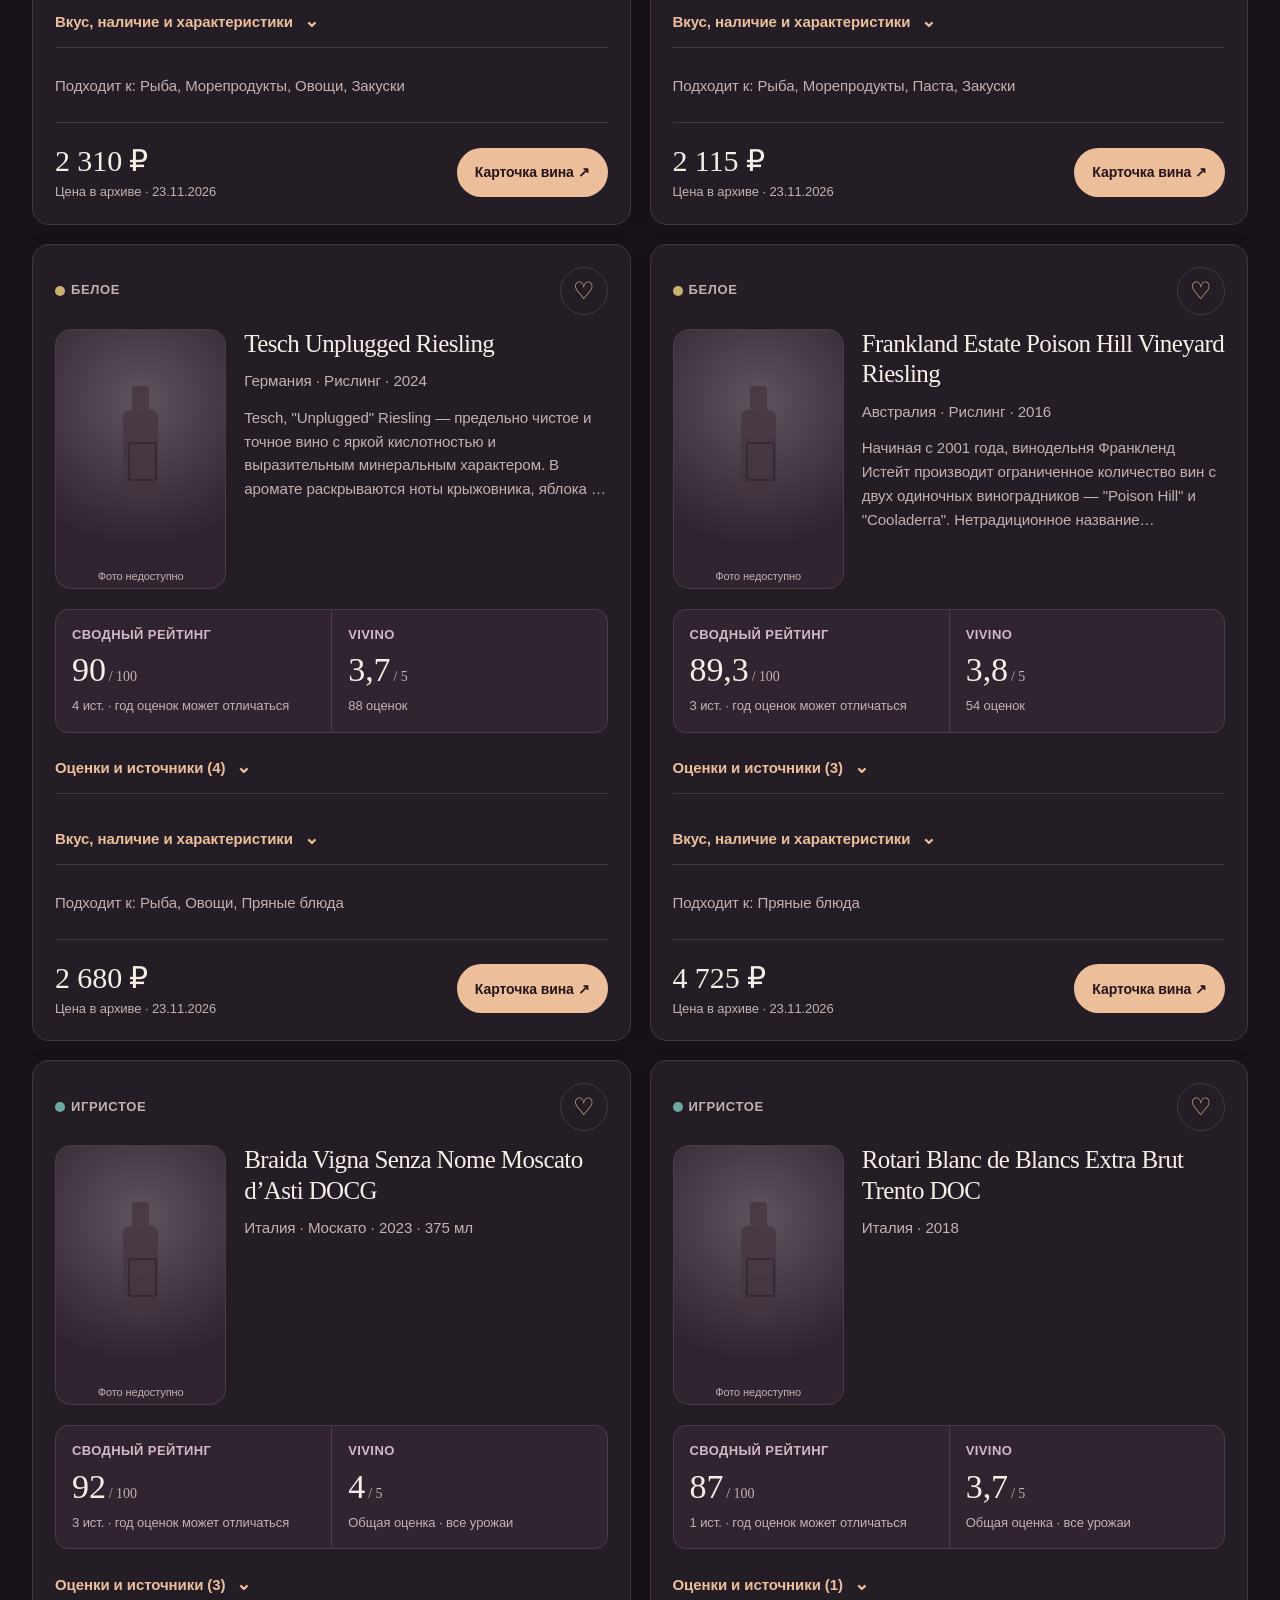
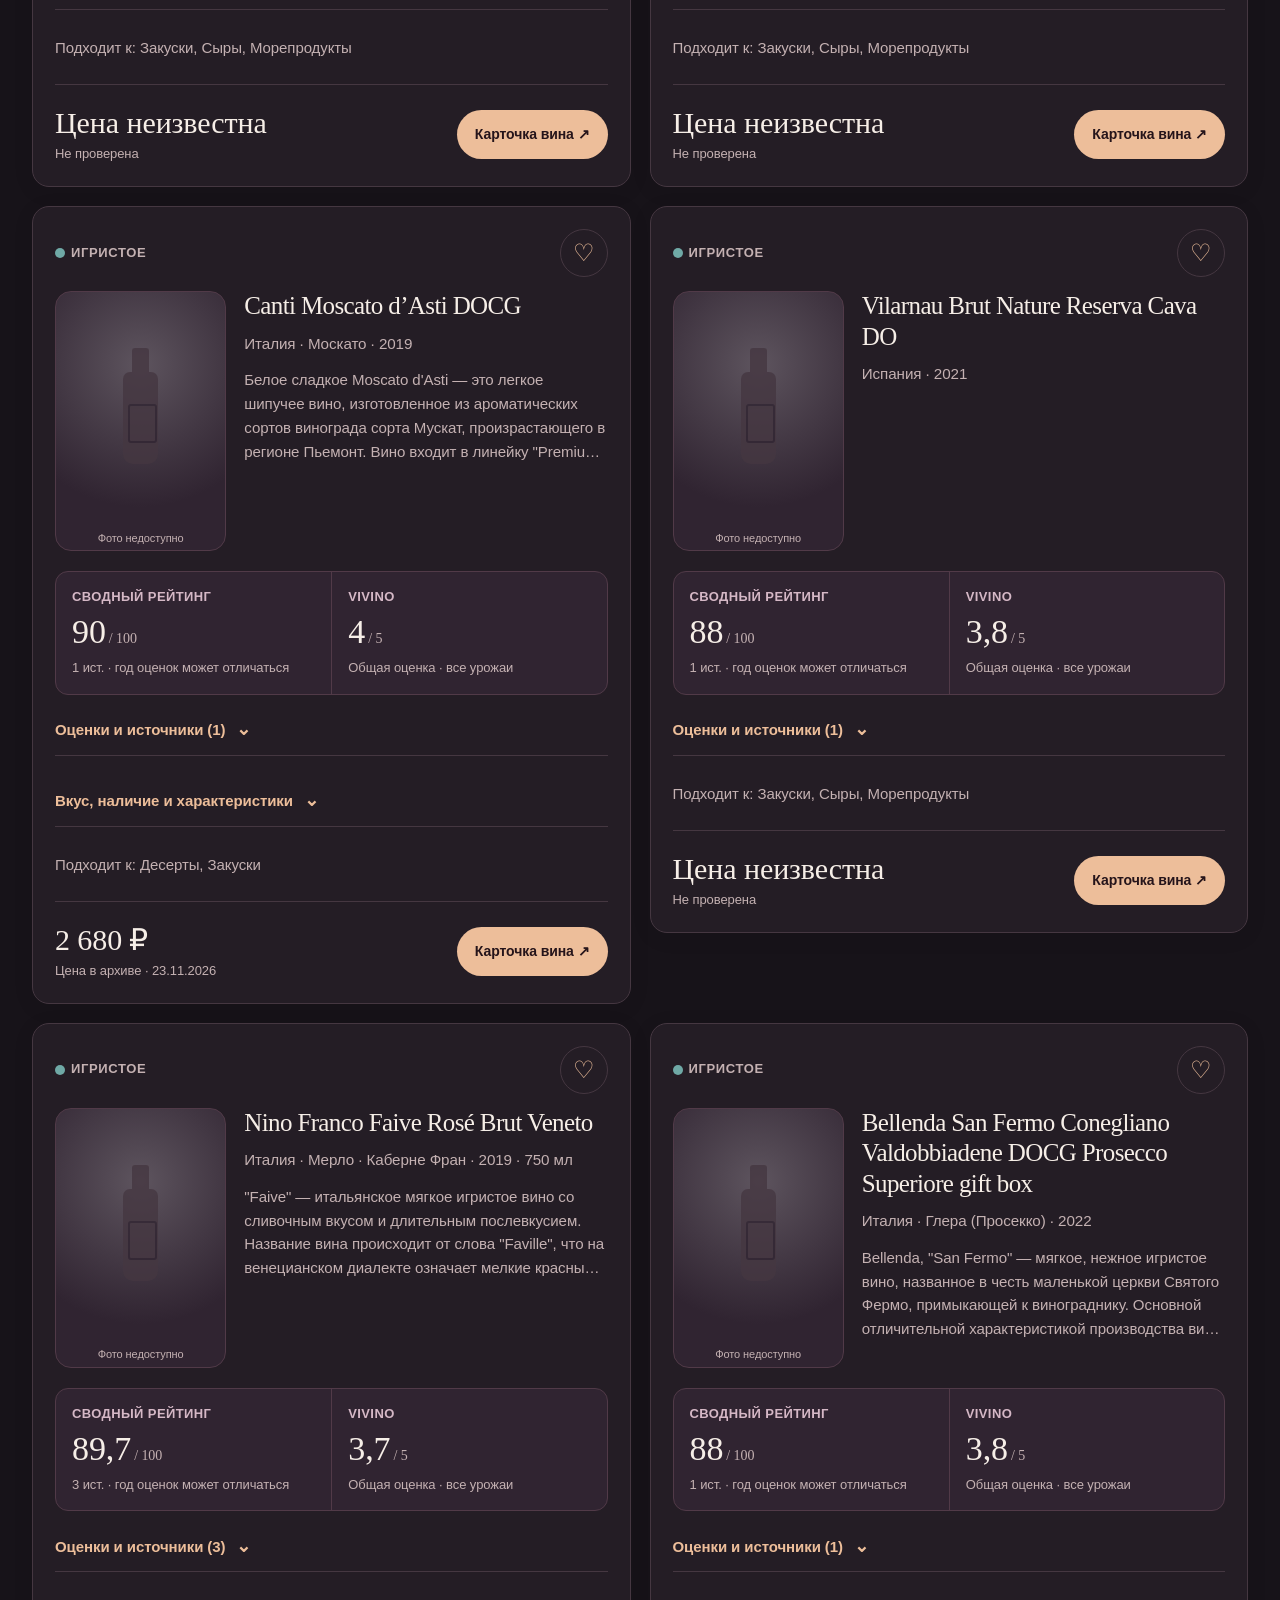
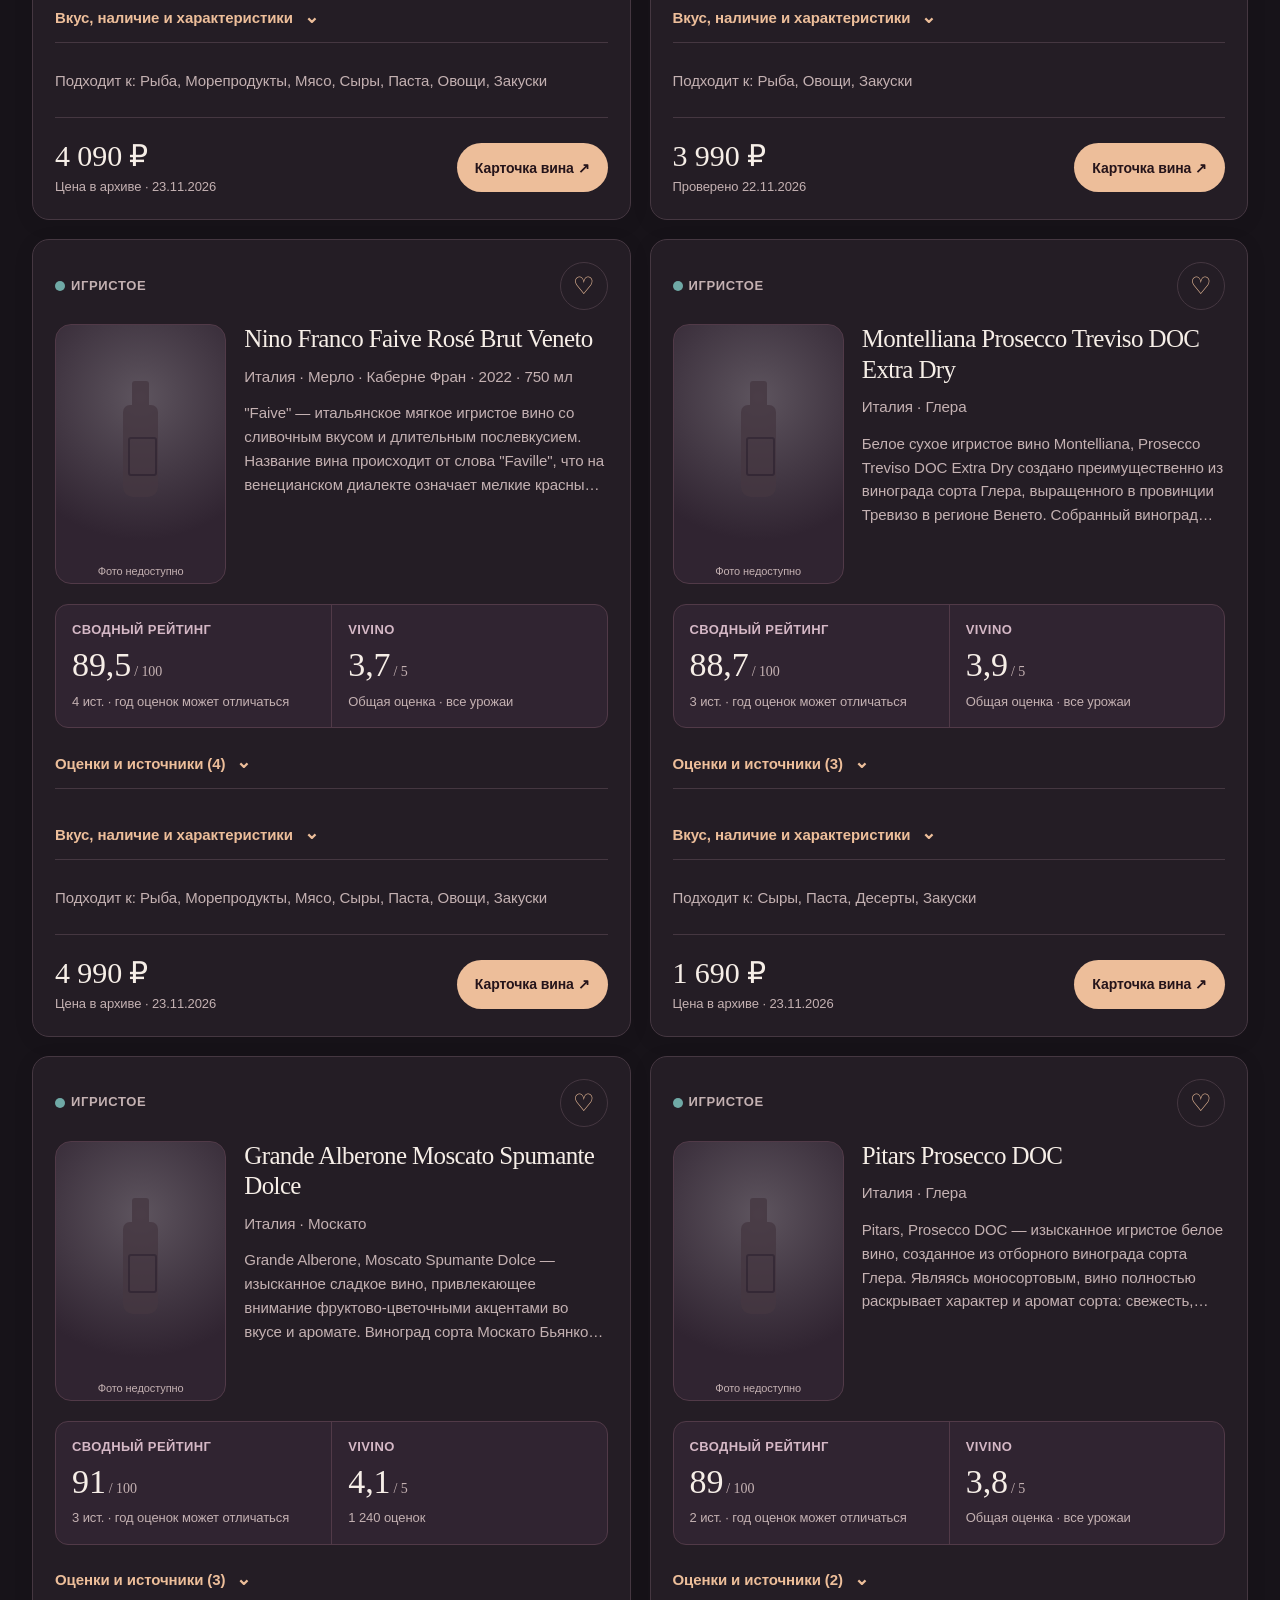
==== commit 3ef20834: "Add readable text-size control with persistence, adaptive stylesheet and accessible bottle photo dia" ====
--- a/index.html
+++ b/index.html
@@ -52,8 +52,29 @@
     });
   })();
   </script>
+  <script data-reading-bootstrap>
+  (() => {
+    'use strict';
+    const key='wine-atlas-reading-size';
+    const modes=['normal','large','xlarge'];
+    let size='normal';
+    try { const saved=localStorage.getItem(key);if(modes.includes(saved))size=saved; } catch (_) {}
+    document.documentElement.dataset.readingSize=size;
+    document.addEventListener('DOMContentLoaded', () => {
+      const select=document.getElementById('reading-select');
+      if(!select)return;
+      select.value=size;
+      select.addEventListener('change',()=>{
+        size=modes.includes(select.value)?select.value:'normal';
+        document.documentElement.dataset.readingSize=size;
+        try { localStorage.setItem(key,size); } catch (_) {}
+      });
+    });
+  })();
+  </script>
   <link rel="stylesheet" href="./styles.css">
   <link rel="stylesheet" href="./editorial.css">
+  <link rel="stylesheet" href="./responsive.css">
   <script src="./app.js" defer></script>
 </head>
 <body>
@@ -67,6 +88,13 @@
           <option value="dark" selected>Тёмная</option>
           <option value="light">Светлая</option>
           <option value="system">Как в системе</option>
+        </select>
+      </label>
+      <label class="text-scale-control" for="reading-select"><span>Текст</span>
+        <select id="reading-select" name="reading-select" aria-label="Размер текста">
+          <option value="normal">Обычный</option>
+          <option value="large">Крупный</option>
+          <option value="xlarge">Очень крупный</option>
         </select>
       </label>
     </div>
@@ -107,6 +135,13 @@
       </div>
       <div class="results"><span id="result-count" role="status" aria-live="polite">Загрузка…</span><span id="update-tag"></span></div>
       <div id="cards" class="wine-grid"></div>
+      <dialog id="bottle-dialog" class="image-dialog" aria-label="Увеличенное изображение бутылки">
+        <button type="button" id="bottle-dialog-close" class="image-dialog-close" aria-label="Закрыть изображение">×</button>
+        <div class="image-dialog-inner">
+          <img id="bottle-dialog-image" alt="" decoding="async">
+          <div id="bottle-dialog-title" class="image-dialog-title"></div>
+        </div>
+      </dialog>
       <div id="empty" class="empty" hidden><p>По этим условиям вина не найдены.</p><button id="empty-reset" type="button">Сбросить фильтры</button></div>
       <div id="error" class="empty" hidden><p>Каталог не загрузился. Для локальной проверки запустите <code>python -m http.server 8000</code>.</p></div>
     </section>
--- a/editorial.css
+++ b/editorial.css
@@ -0,0 +1,65 @@
+/* Burgundy Archive - responsive editorial restyle, layered over original styles. */
+:root{--bg:#171319;--white:#241d25;--ink:#f6eee7;--sub:#c4b1b2;--line:#453741;--accent:#edbe9a;--on-accent:#25141a;--active:#493041;--active-ink:#f9e7df;--active-border:#9b6e80;--focus:#ffd0a8;--control-border:#705760;--placeholder:#ad969e;--rating-bg:#302431;--rating-border:#513a48;--rating-label:#d5b8c6;--detail-line:#4c3946;--code-bg:#392c36;--code-ink:#f6eee7;--link-hover:#ffe2c7;--button-hover:#ffd5b2}
+:root[data-theme="light"]{--bg:#f7f2e9;--white:#fffdf9;--ink:#31242b;--sub:#786a6b;--line:#e4d9d1;--accent:#783d50;--on-accent:#fff8f2;--active:#f3e4e9;--active-ink:#663346;--active-border:#9b6376;--focus:#ad6573;--control-border:#c8b6b5;--placeholder:#8c7e7f;--rating-bg:#faf4f0;--rating-border:#ebded7;--rating-label:#7b505f;--detail-line:#eee1dd;--code-bg:#f1e9e4;--code-ink:#4e3940;--link-hover:#512b3d;--button-hover:#663145}
+html{scroll-padding-top:24px}
+body{font-family:Inter,ui-sans-serif,-apple-system,BlinkMacSystemFont,"Segoe UI",Arial,sans-serif;letter-spacing:-.005em}
+.container{width:min(1320px,calc(100% - 72px))}
+.site-header{background:var(--bg);border-bottom:1px solid var(--line)}
+.header-inner{min-height:80px}
+.logo{font-family:Georgia,"Times New Roman",serif;font-size:24px;font-weight:500;letter-spacing:-.045em}
+.logo::before{content:"✦";color:var(--accent);font-size:18px;margin-right:12px}
+.header-note{letter-spacing:.06em;text-transform:uppercase;font-size:10px;font-weight:750}
+.theme-control select{min-width:145px;height:40px;border-radius:100px}
+.intro{position:relative;isolation:isolate;overflow:hidden;background:var(--white);border:1px solid var(--line);border-radius:24px;margin:28px 0 36px;padding:54px 55px 50px}
+.intro::after{content:"";position:absolute;z-index:-1;right:-110px;top:-125px;width:490px;height:490px;border:1px solid var(--line);border-radius:50%;opacity:.55;box-shadow:0 0 0 60px color-mix(in srgb,var(--line) 30%,transparent),0 0 0 120px color-mix(in srgb,var(--line) 15%,transparent)}
+.intro-kicker{color:var(--accent)!important;font-size:10px!important;letter-spacing:.2em;text-transform:uppercase;font-weight:800;margin:0 0 17px!important}
+.intro h1{font-family:Georgia,"Times New Roman",serif;font-size:clamp(44px,5.4vw,76px);font-weight:500;letter-spacing:-.055em;line-height:1.04;max-width:870px;margin:0 0 18px}
+.intro p:not(.intro-kicker){max-width:550px;font-size:15px;line-height:1.7;margin:0 0 26px}
+.quick-stats{border-top:1px solid var(--line);padding-top:21px;gap:28px}
+.quick-stats span{display:inline-flex;align-items:baseline;gap:7px;font-size:12px}
+.quick-stats strong{font-family:Georgia,serif;font-size:25px;font-weight:500;color:var(--accent)}
+.section-title{font-family:Georgia,"Times New Roman",serif;font-size:34px;font-weight:500;letter-spacing:-.04em;margin:10px 0 22px}
+.search-field,.sort-field,.filters label{font-size:11px;font-weight:750;letter-spacing:.07em;text-transform:uppercase}
+input,select{height:49px;margin-top:8px;padding:0 15px;border-radius:11px;border-color:var(--line);font-size:14px}
+.filters{gap:15px;margin-top:17px}
+.tools-row{margin:22px 0 13px}
+.scope{gap:6px;padding:4px;border:1px solid var(--line);border-radius:100px;background:var(--white)}
+.scope button{border-radius:100px;min-height:35px;border:0;background:transparent;font-size:12px;padding:7px 17px}
+.scope button.active{background:var(--active);color:var(--active-ink)}
+.link-button{border-radius:100px;min-height:39px;font-size:12px}
+.results{border-top:1px solid var(--line);border-bottom:1px solid var(--line);padding:15px 2px;margin-bottom:23px}
+.wine-grid{gap:21px;align-items:start}
+.wine-card{padding:24px;border-radius:19px;box-shadow:0 4px 22px #08040812;transition:transform .2s ease,border-color .2s ease,box-shadow .2s ease}
+.wine-card:hover{transform:translateY(-2px);border-color:var(--active-border);box-shadow:0 14px 35px #08040820}
+.type-tag{font-size:10px;letter-spacing:.1em;text-transform:uppercase;font-weight:800}
+.type-dot{width:7px;height:7px}
+.save-btn{border-color:var(--line);border-radius:50%;min-height:36px;min-width:36px;font-size:19px}
+.card-intro{grid-template-columns:128px minmax(0,1fr);gap:21px;margin:14px 0 19px;min-height:200px}
+.bottle-media{width:128px;height:199px;border-radius:14px;padding:12px 9px 24px;border-color:var(--rating-border);background:radial-gradient(circle at 50% 28%,color-mix(in srgb,var(--rating-bg) 78%,white),var(--rating-bg) 70%)}
+.bottle-photo{filter:drop-shadow(0 7px 9px #0000002c)}
+.card-title,.card-intro .card-title{font-family:Georgia,"Times New Roman",serif;font-size:clamp(21px,2vw,27px);font-weight:500;line-height:1.19;letter-spacing:-.03em;margin:0 0 10px}
+.card-meta{font-size:12px;line-height:1.65}
+.card-description{font-size:12px;line-height:1.65;margin-top:12px;display:-webkit-box;-webkit-line-clamp:3;-webkit-box-orient:vertical;overflow:hidden}
+.rating-box{grid-template-columns:repeat(2,minmax(0,1fr));gap:0;padding:0;border-radius:13px;overflow:hidden}
+.rating-cell{min-width:0;padding:15px 18px}
+.rating-cell+.rating-cell{border-left:1px solid var(--rating-border)}
+.rating-label{font-size:10px;font-weight:800;letter-spacing:.08em;text-transform:uppercase;margin-bottom:7px}
+.rating-value{font-family:Georgia,serif;font-size:32px;font-weight:500;line-height:1.1}
+.rating-sub{font-size:10px;line-height:1.45;margin-top:7px}
+.rating-details{margin:6px 0}
+.rating-details summary{font-size:12px;min-height:43px}
+.rating-details li{font-size:12px;padding:9px 0}
+.rating-details h4{letter-spacing:.045em;text-transform:uppercase;font-size:10px;margin-top:15px}
+.card-pairings{font-size:12px;line-height:1.55;margin:14px 0 22px}
+.card-bottom{gap:15px;align-items:center;padding-top:18px}
+.price-main{font-family:Georgia,serif;font-size:27px;font-weight:500}
+.price-note{font-size:10px}
+.store-link{border-radius:50px;min-height:43px;padding:11px 17px;font-size:11px}
+.method{max-width:none;margin-top:35px;padding:28px 0 45px}
+.method h2{font-family:Georgia,serif;font-size:28px;font-weight:500}
+.method p{max-width:900px}
+.site-footer{background:var(--bg);padding:26px 0}
+@media(max-width:1020px){.container{width:calc(100% - 48px)}.wine-card{padding:18px}.card-intro{grid-template-columns:105px minmax(0,1fr);gap:14px}.bottle-media{width:105px;height:175px}}
+@media(max-width:760px){.container{width:calc(100% - 28px)}.intro{padding:32px 26px;margin:16px 0 30px;border-radius:18px}.intro::after{opacity:.18;right:-330px}.intro h1{font-size:clamp(39px,9vw,56px)}.section-title{font-size:31px}.wine-grid{grid-template-columns:1fr;gap:16px}.wine-card{padding:19px}.card-intro{grid-template-columns:118px minmax(0,1fr)}.bottle-media{width:118px;height:190px}.search-row{grid-template-columns:1fr}.filters{grid-template-columns:repeat(2,minmax(0,1fr));gap:12px}.quick-stats{gap:15px}}
+@media(max-width:400px){.logo{font-size:20px}.intro{padding:26px 19px}.intro h1{font-size:38px}.card-intro{grid-template-columns:86px minmax(0,1fr);gap:12px}.bottle-media{width:86px;height:145px}.card-title,.card-intro .card-title{font-size:20px}.rating-cell{padding:12px 11px}.rating-value{font-size:27px}.card-bottom{flex-direction:column;align-items:stretch}.store-link{width:100%}}
+@media(prefers-reduced-motion:reduce){.wine-card{transition:none}.wine-card:hover{transform:none}}
--- a/responsive.css
+++ b/responsive.css
@@ -0,0 +1,148 @@
+/* Readability system. Loaded after base and editorial styles.
+   The app keeps a comfortable reading measure while using more of 2K/4K screens. */
+:root{--reading-boost:0px}
+:root[data-reading-size="large"]{--reading-boost:2px}
+:root[data-reading-size="xlarge"]{--reading-boost:4px}
+html{-webkit-text-size-adjust:100%;text-size-adjust:100%}
+body{font-size:calc(clamp(16px,0.38vw + 12px,21px) + var(--reading-boost));line-height:1.6}
+.container{width:min(calc(100% - clamp(28px,5vw,128px)),2240px)}
+.header-inner{min-height:clamp(74px,4.3vw,96px);flex-wrap:wrap;padding-block:10px}
+.logo{font-size:clamp(23px,1.3vw,31px)}
+.header-controls{flex-wrap:wrap;justify-content:flex-end;gap:clamp(10px,1vw,20px)}
+.header-note{font-size:calc(12px + var(--reading-boost));letter-spacing:.045em}
+.theme-control,.text-scale-control{display:flex;align-items:center;gap:8px;color:var(--sub);font-size:calc(13px + var(--reading-boost));font-weight:650;white-space:nowrap}
+.theme-control select,.text-scale-control select{min-width:115px;width:auto;height:46px;margin:0;border:1px solid var(--line);border-radius:999px;padding:0 13px;background:var(--white);color:var(--ink);font-size:calc(14px + var(--reading-boost))}
+.intro{padding:clamp(32px,3.3vw,80px);margin:clamp(20px,1.7vw,38px) 0 clamp(30px,2.6vw,60px)}
+.intro-kicker{font-size:calc(12px + var(--reading-boost))!important;letter-spacing:.15em}
+.intro h1{font-size:clamp(42px,4.5vw,88px);line-height:1.08}
+.intro p:not(.intro-kicker){max-width:760px;font-size:calc(clamp(16px,.4vw + 12px,21px) + var(--reading-boost));line-height:1.65}
+.quick-stats{gap:clamp(18px,2.5vw,52px)}
+.quick-stats span{font-size:calc(15px + var(--reading-boost))}
+.quick-stats strong{font-size:clamp(27px,1.6vw,37px)}
+.section-title{font-size:clamp(31px,2.2vw,45px);margin-bottom:clamp(20px,1.7vw,34px)}
+.search-row{grid-template-columns:minmax(0,1fr) minmax(260px,370px);gap:clamp(14px,1.1vw,24px)}
+.search-field,.sort-field,.filters label{font-size:calc(13px + var(--reading-boost));letter-spacing:.045em}
+input,select{height:clamp(50px,3vw,60px);font-size:calc(16px + var(--reading-boost));margin-top:9px;padding-inline:16px}
+.filters{gap:clamp(12px,1.2vw,24px);margin-top:clamp(15px,1vw,20px)}
+.scope button,.link-button,.empty button{min-height:46px;font-size:calc(14px + var(--reading-boost));padding-inline:18px}
+.scope button.active{font-weight:750}
+.results{font-size:calc(14px + var(--reading-boost));padding:18px 2px;margin-bottom:clamp(21px,1.6vw,33px)}
+.wine-grid{grid-template-columns:repeat(2,minmax(0,1fr));gap:clamp(19px,1.45vw,33px);align-items:start}
+.wine-card{padding:clamp(22px,1.45vw,34px);border-radius:clamp(17px,1vw,23px);min-width:0}
+.type-tag{font-size:calc(13px + var(--reading-boost));letter-spacing:.05em}
+.type-dot{width:10px;height:10px;flex:none}
+.save-btn{min-width:48px;min-height:48px;font-size:24px;flex:none}
+.card-intro{grid-template-columns:minmax(165px,31%) minmax(0,1fr);gap:clamp(18px,1.25vw,30px);min-width:0;min-height:0;margin:clamp(14px,1vw,22px) 0 clamp(20px,1.4vw,30px);align-items:start}
+.card-intro-copy{min-width:0}
+.card-title,.card-intro .card-title{font-size:calc(clamp(25px,1.25vw,33px) + var(--reading-boost));line-height:1.22;letter-spacing:-.025em;overflow-wrap:anywhere}
+.card-meta,.card-intro .card-meta{font-size:calc(clamp(14px,.25vw + 12px,18px) + var(--reading-boost));line-height:1.55;margin:0 0 13px;overflow-wrap:anywhere}
+.card-description{font-size:calc(clamp(15px,.24vw + 12px,18px) + var(--reading-boost));line-height:1.58;margin-top:12px;-webkit-line-clamp:4;overflow-wrap:anywhere}
+.bottle-media{width:100%;height:clamp(260px,14vw,360px);padding:0 0 28px;border-radius:16px;overflow:hidden}
+.bottle-view{display:block;width:100%;height:100%;margin:0;padding:7px;border:0;background:transparent;color:inherit;cursor:zoom-in;position:relative;z-index:2;min-width:0}
+.bottle-view:focus-visible{outline:3px solid var(--focus);outline-offset:-4px}
+.bottle-photo{display:block;width:100%;height:100%;max-width:100%;max-height:100%;object-fit:contain;object-position:center;filter:drop-shadow(0 8px 10px #00000026);border-radius:4px}
+.bottle-photo.landscape-source{object-fit:cover;object-position:center}
+.bottle-placeholder{inset:12px 12px 30px;pointer-events:none}
+.photo-credit{font-size:calc(11px + var(--reading-boost));line-height:1.3;bottom:5px;white-space:nowrap}
+.rating-box{gap:0;padding:0;grid-template-columns:repeat(2,minmax(0,1fr))}
+.rating-cell{padding:clamp(16px,1.1vw,23px);min-width:0}
+.rating-label{font-size:calc(13px + var(--reading-boost));line-height:1.4;letter-spacing:.03em}
+.rating-value{font-size:clamp(34px,2vw,49px);line-height:1.12}
+.rating-unit{font-size:calc(14px + var(--reading-boost))}
+.rating-sub{font-size:calc(13px + var(--reading-boost));line-height:1.5;overflow-wrap:anywhere}
+.rating-details{margin:10px 0}
+.rating-details summary{font-size:calc(15px + var(--reading-boost));line-height:1.4;min-height:50px;overflow-wrap:anywhere}
+.rating-details h4{font-size:calc(13px + var(--reading-boost));letter-spacing:.02em}
+.rating-details li{font-size:calc(15px + var(--reading-boost));gap:14px;padding:12px 0}
+.rating-details .rating-hint,.availability-note{font-size:calc(14px + var(--reading-boost));line-height:1.6}
+.rating-details li span{max-width:65%;min-width:0;overflow-wrap:anywhere}
+.rating-details li strong{min-width:0;overflow-wrap:anywhere}
+.characteristics li{align-items:flex-start}
+.characteristics li span{max-width:30%;min-width:0}
+.characteristics li strong{max-width:68%;text-align:left;font-size:calc(15px + var(--reading-boost));line-height:1.55;overflow-wrap:anywhere;word-break:normal;font-weight:450}
+.card-pairings{font-size:calc(15px + var(--reading-boost));line-height:1.6;margin:16px 0 24px}
+.card-bottom{padding-top:20px;align-items:center;flex-wrap:wrap}
+.price-main{font-size:clamp(30px,1.7vw,40px)}
+.price-main del{font-size:calc(15px + var(--reading-boost))}
+.price-note{font-size:calc(13px + var(--reading-boost));line-height:1.45}
+.store-link{font-size:calc(14px + var(--reading-boost));min-height:49px;padding:13px 18px}
+.method{margin-top:45px;padding:38px 0 55px;font-size:calc(15px + var(--reading-boost));line-height:1.65}
+.method h2{font-size:clamp(26px,1.5vw,36px)}
+.method p{max-width:1100px}
+.method code{font-size:calc(14px + var(--reading-boost))}
+.site-footer{font-size:calc(13px + var(--reading-boost));line-height:1.6}
+
+/* Extra viewport space produces extra readable cards, not microscopic ones. */
+@media(min-width:1800px){
+ .wine-grid{grid-template-columns:repeat(3,minmax(0,1fr))}
+ .bottle-media{height:clamp(290px,14vw,355px)}
+ .card-intro{grid-template-columns:minmax(170px,32%) minmax(0,1fr)}
+}
+/* Two-column cards are crowded on small laptops; switch to one generous column. */
+@media(max-width:1120px){
+ .container{width:calc(100% - 48px)}
+ .wine-grid{grid-template-columns:1fr}
+ .card-intro{grid-template-columns:minmax(150px,26%) minmax(0,1fr)}
+ .bottle-media{height:285px}
+ .card-description{-webkit-line-clamp:5}
+}
+@media(max-width:800px){
+ .header-inner{min-height:76px}
+ .header-controls{gap:10px}
+ .header-note{display:none}
+ .container{width:calc(100% - 32px)}
+ .intro{padding:32px 28px}
+ .filters{grid-template-columns:repeat(2,minmax(0,1fr))}
+ .search-row{grid-template-columns:minmax(0,1fr)}
+ .card-intro{grid-template-columns:155px minmax(0,1fr)}
+ .bottle-media{height:255px}
+ .card-title,.card-intro .card-title{font-size:calc(26px + var(--reading-boost))}
+}
+@media(max-width:580px){
+ .container{width:calc(100% - 24px)}
+ .header-inner{gap:8px;min-height:74px}
+ .logo{font-size:23px}
+ .header-controls{width:100%;justify-content:flex-start;gap:10px;padding-bottom:9px}
+ .theme-control,.text-scale-control{flex:1 1 130px;justify-content:space-between;min-width:0}
+ .theme-control select,.text-scale-control select{min-width:0;width:auto;max-width:155px;font-size:14px;padding:0 11px}
+ .intro{padding:28px 21px;margin:15px 0 27px}
+ .intro h1{font-size:clamp(39px,10vw,54px)}
+ .intro p:not(.intro-kicker){font-size:calc(16px + var(--reading-boost))}
+ .quick-stats{gap:14px 23px}
+ .quick-stats strong{font-size:29px}
+ .section-title{font-size:32px}
+ .filters{gap:11px}
+ .wine-card{padding:18px}
+ .card-intro{grid-template-columns:1fr;gap:16px;margin:14px 0 20px}
+ .bottle-media{width:100%;height:310px;padding-bottom:29px}
+ .bottle-photo.landscape-source{object-fit:cover}
+ .card-title,.card-intro .card-title{font-size:calc(26px + var(--reading-boost))}
+ .card-description{-webkit-line-clamp:4}
+ .rating-cell{padding:15px 13px}
+ .rating-label{font-size:calc(12px + var(--reading-boost))}
+ .rating-value{font-size:35px}
+ .rating-sub{font-size:calc(12px + var(--reading-boost))}
+ .card-bottom{align-items:stretch;flex-direction:column}
+ .store-link{width:100%}
+ .rating-details li{flex-wrap:wrap;gap:4px}
+ .rating-details li span{max-width:100%;width:100%}
+ .rating-details li strong{max-width:100%;width:100%}
+ .characteristics li span{max-width:100%}
+ .characteristics li strong{max-width:100%}
+}
+@media(max-width:380px){
+ .filters{grid-template-columns:1fr}
+ .theme-control>span,.text-scale-control>span{position:static;width:auto;height:auto;margin:0;padding:0;clip-path:none;white-space:normal}
+ .theme-control,.text-scale-control{font-size:12px}
+ .theme-control select,.text-scale-control select{max-width:125px;font-size:13px}
+ .rating-value{font-size:31px}
+ .rating-cell{padding:14px 10px}
+ .bottle-media{height:285px}
+}
+.image-dialog{border:1px solid var(--line);border-radius:20px;padding:20px;background:var(--white);color:var(--ink);max-width:min(92vw,940px);max-height:94dvh;box-shadow:0 30px 100px #0009}
+.image-dialog::backdrop{background:#08060bc9}
+.image-dialog-inner{display:flex;flex-direction:column;align-items:center;gap:14px;min-width:min(80vw,280px)}
+.image-dialog img{display:block;max-width:min(80vw,840px);max-height:calc(92dvh - 135px);width:auto;height:auto;object-fit:contain}
+.image-dialog-title{font-size:calc(16px + var(--reading-boost));text-align:center;max-width:78ch;line-height:1.45}
+.image-dialog-close{position:absolute;right:10px;top:10px;display:grid;place-items:center;min-width:44px;min-height:44px;border-radius:50%;background:var(--rating-bg);color:var(--ink);border:1px solid var(--line);font-size:28px;cursor:pointer;z-index:2}
+@media(prefers-reduced-motion:reduce){.wine-card:hover{transform:none}}
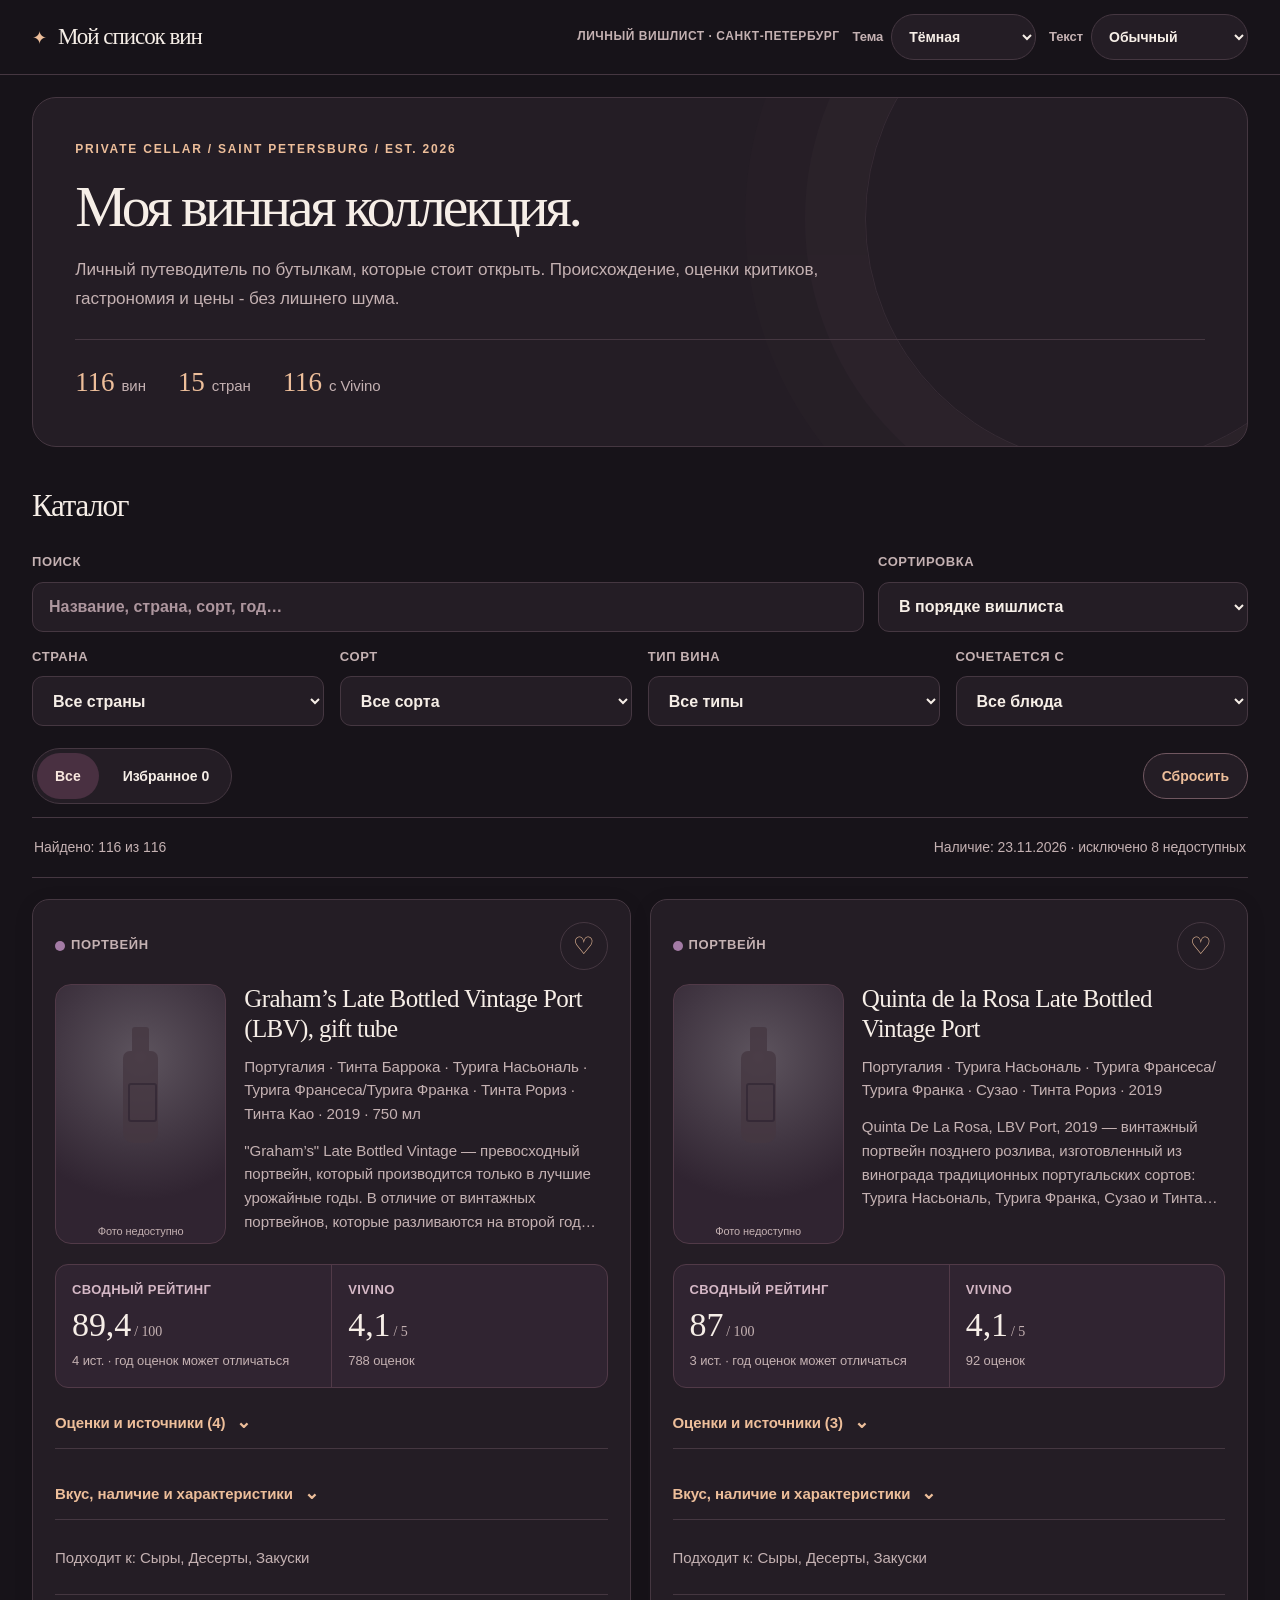
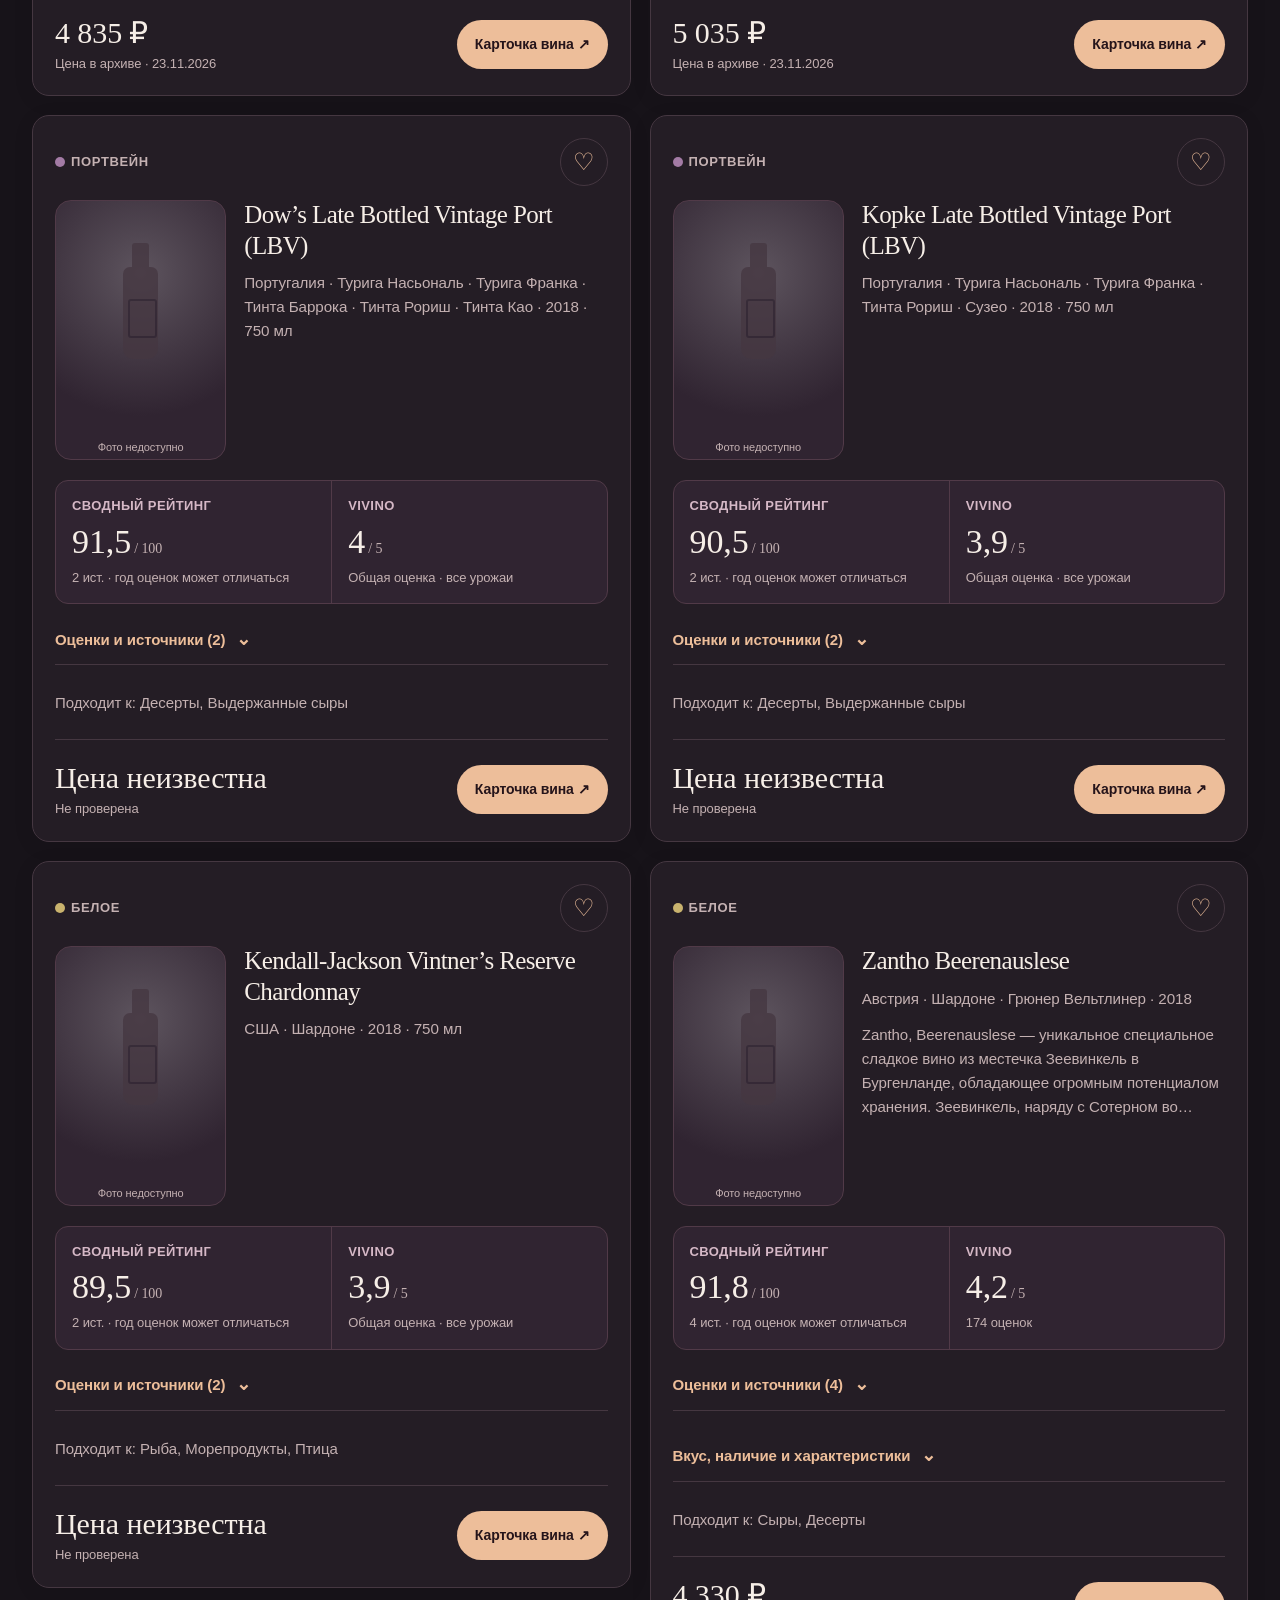
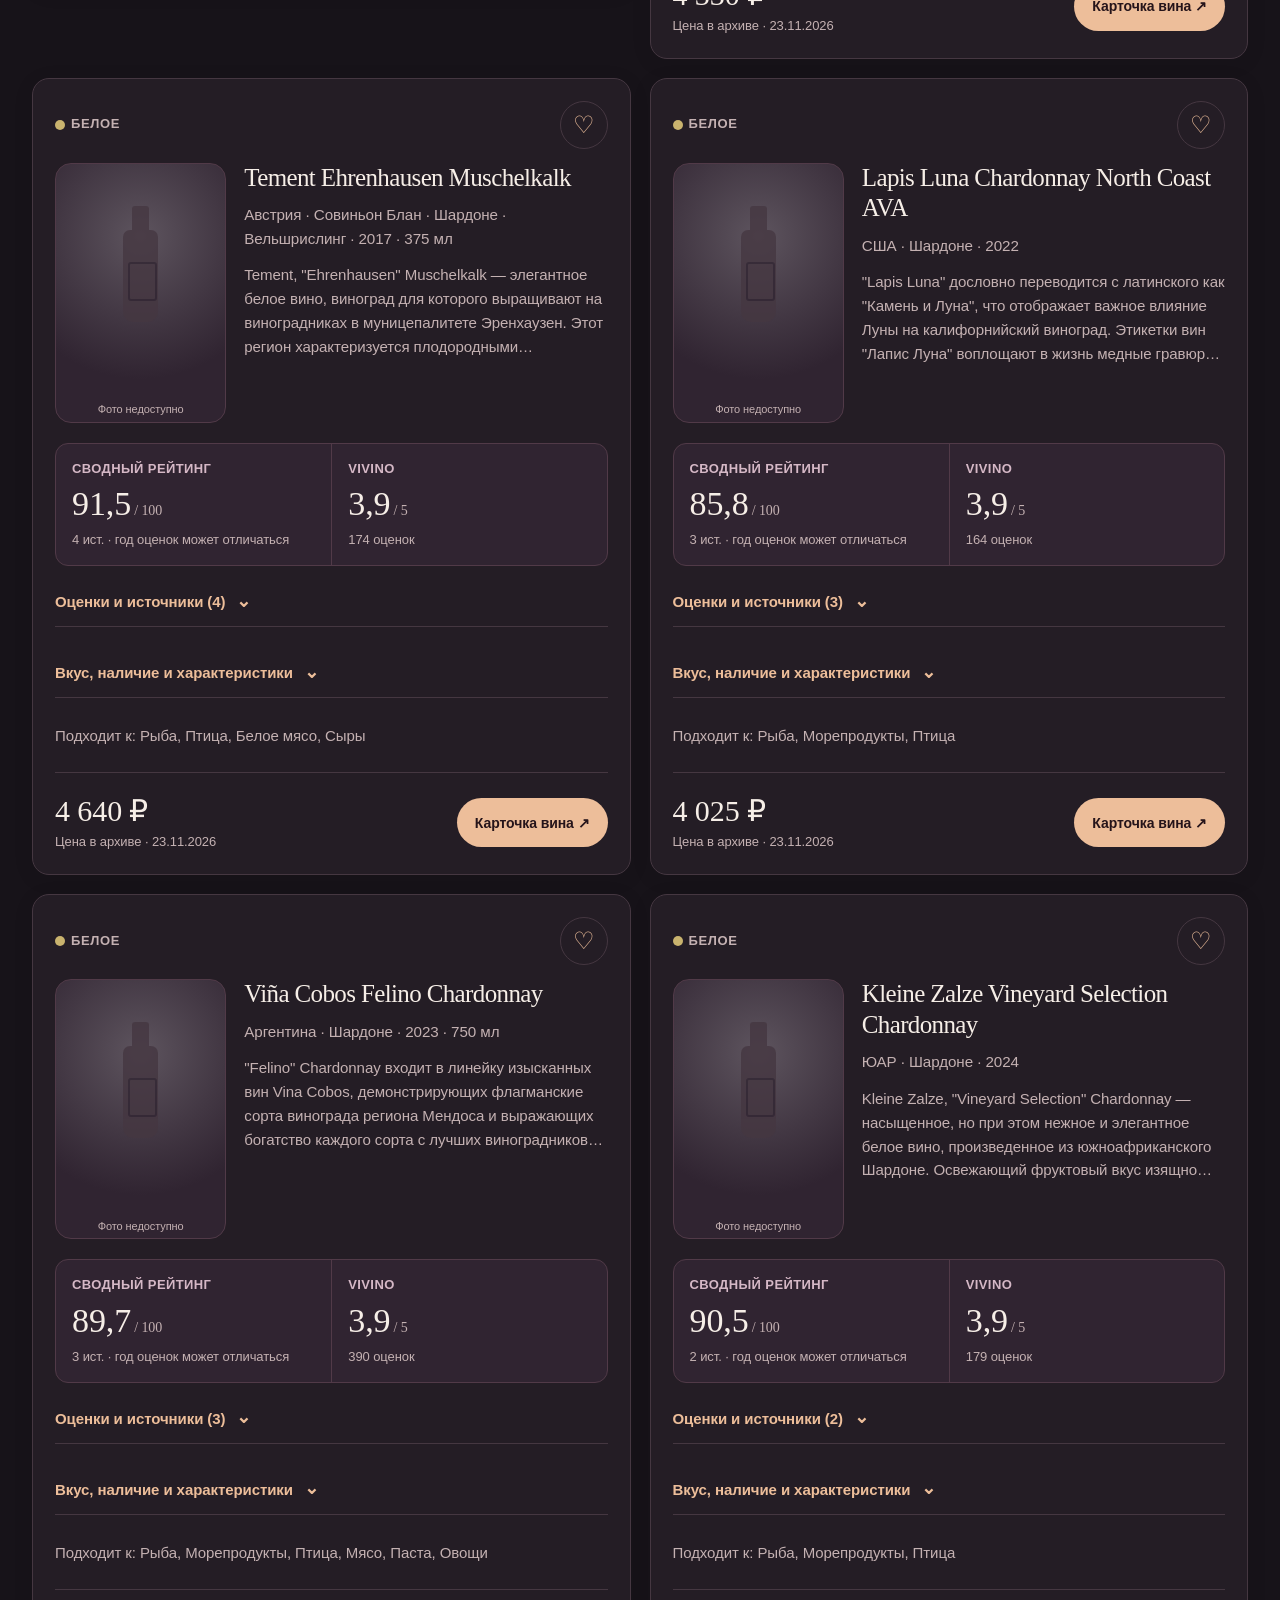
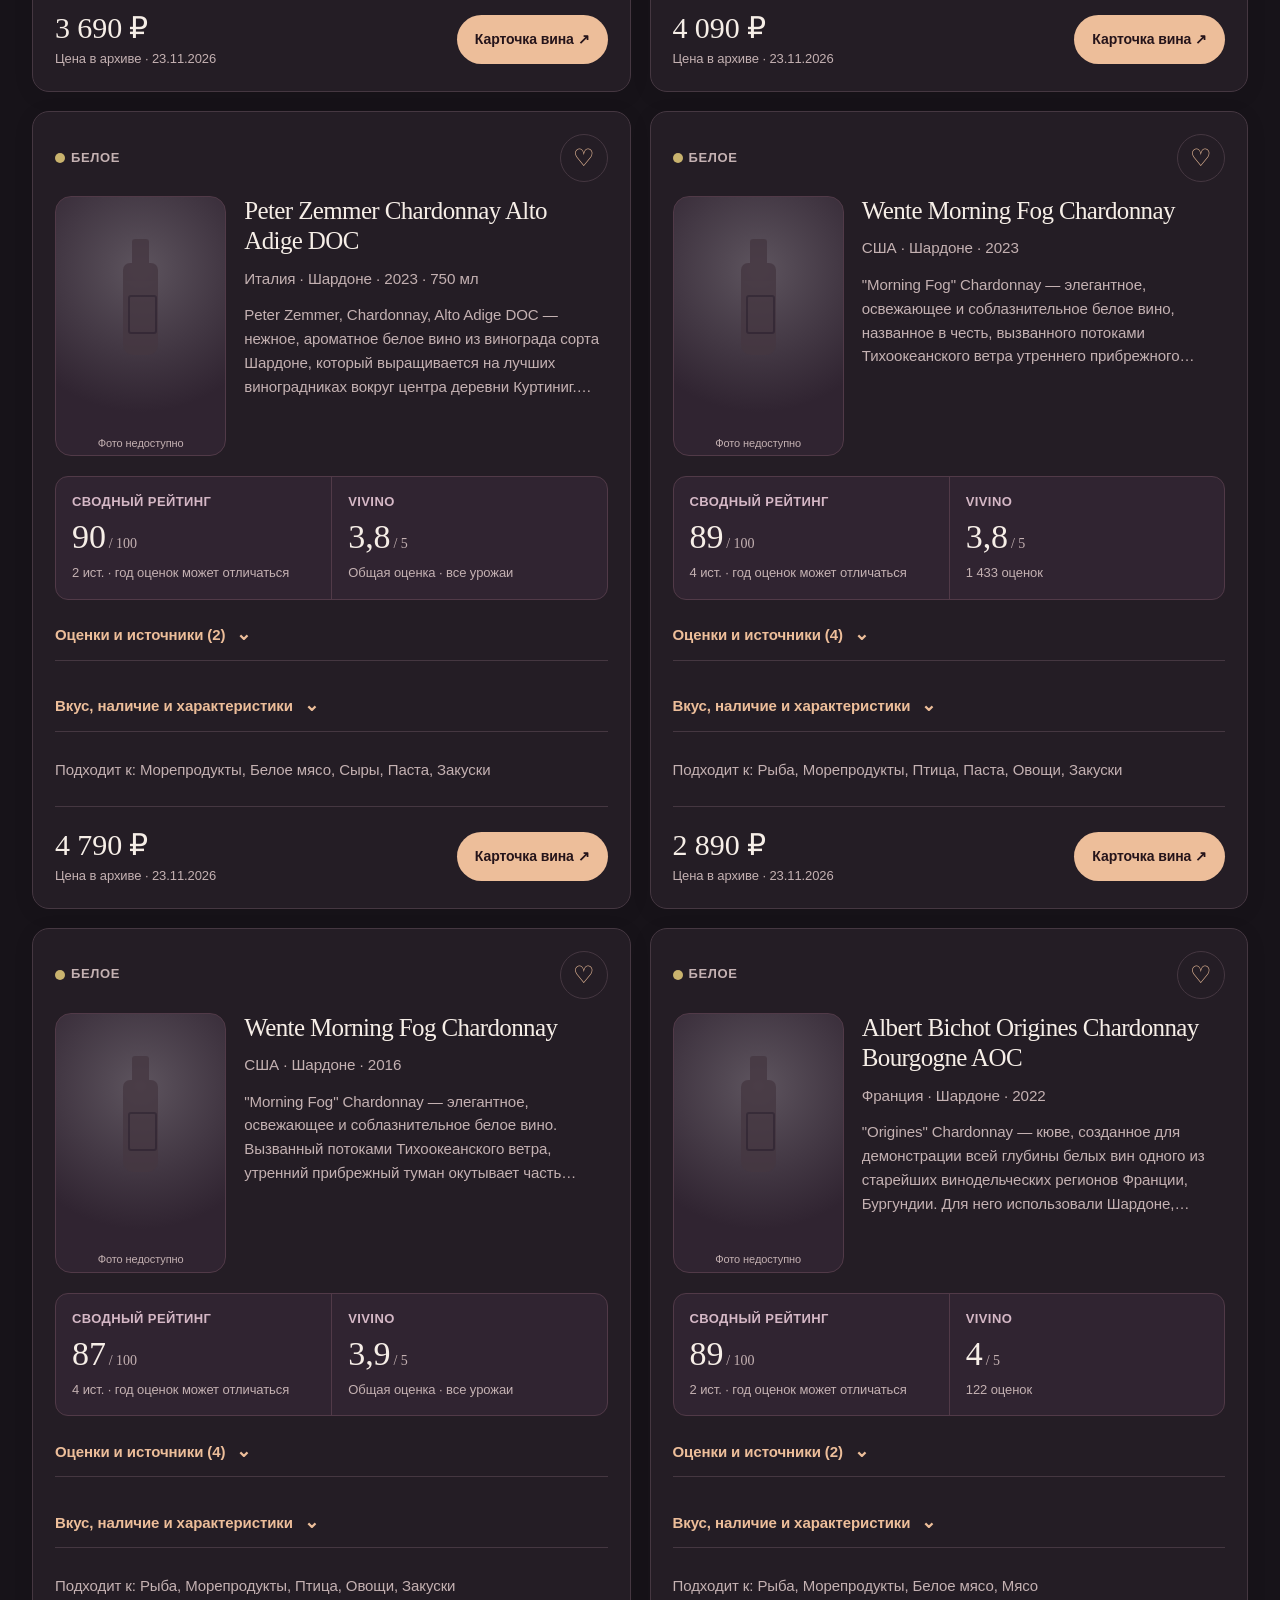
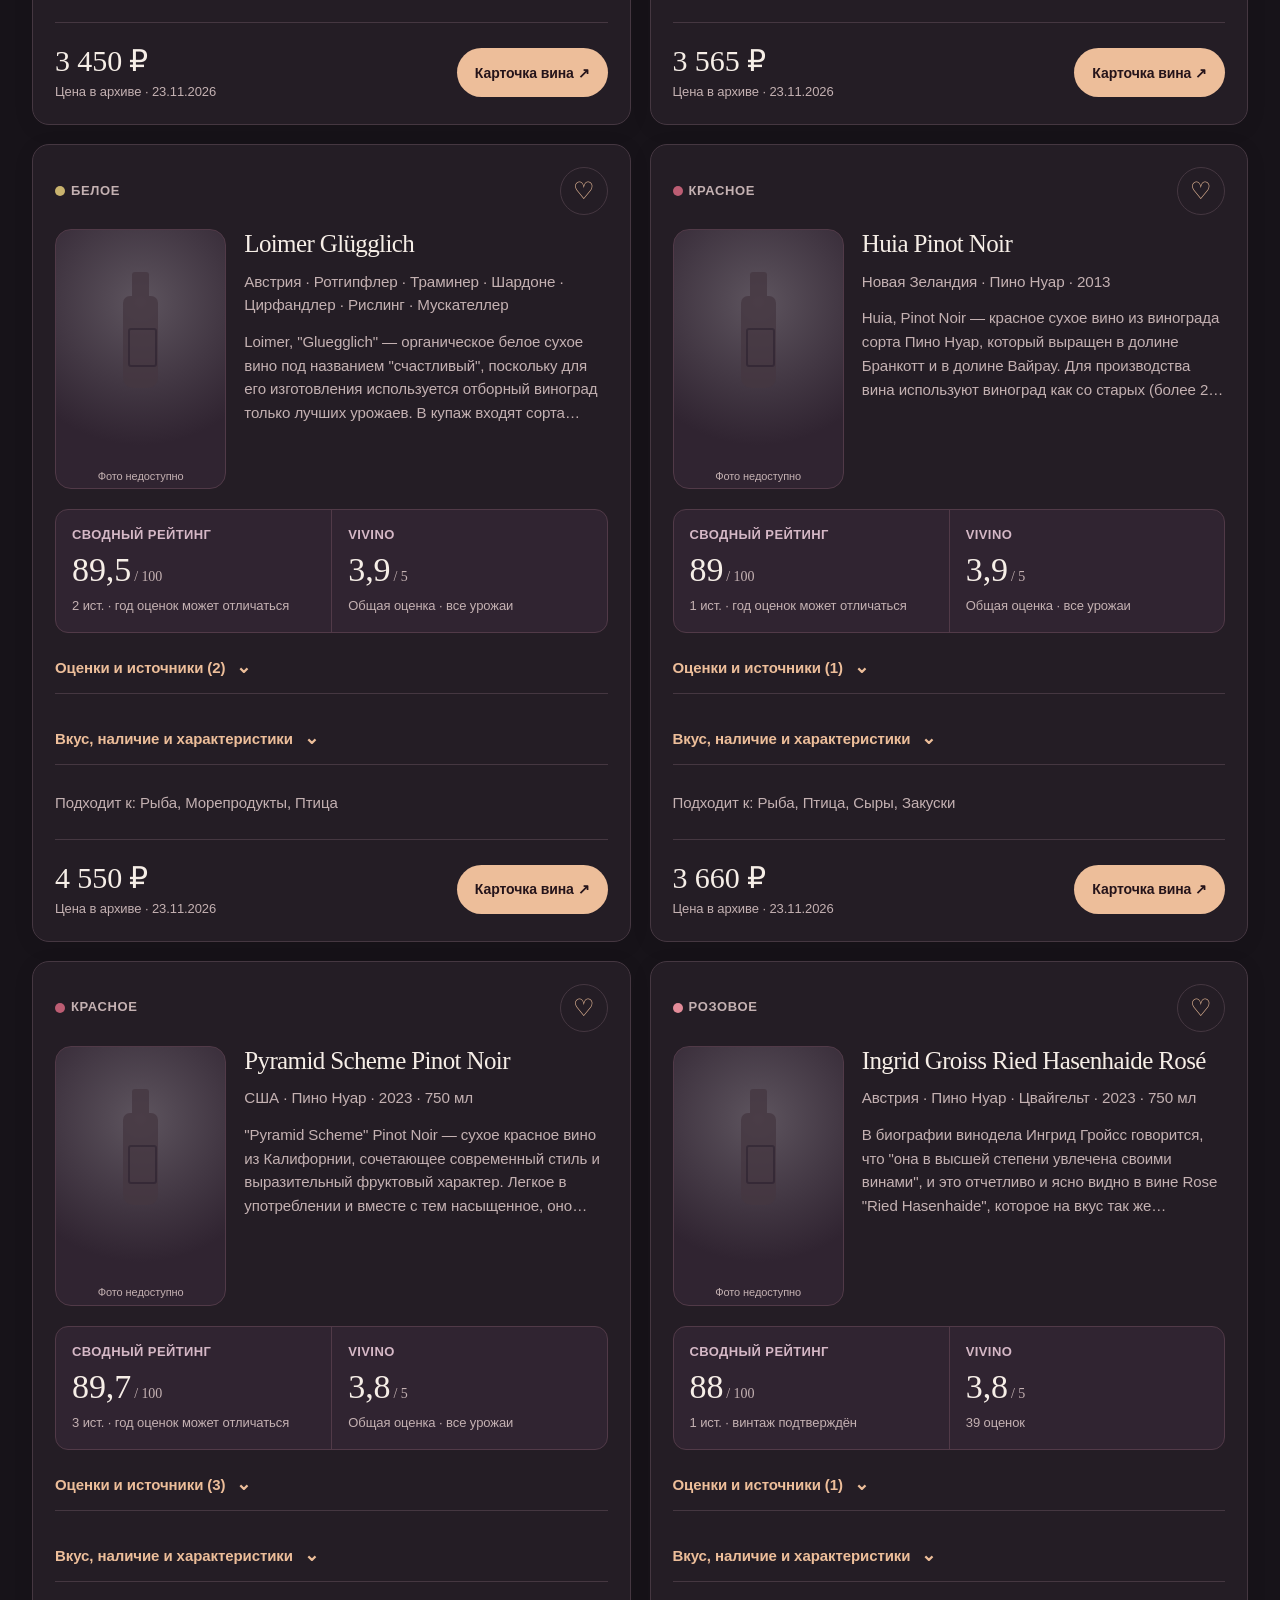
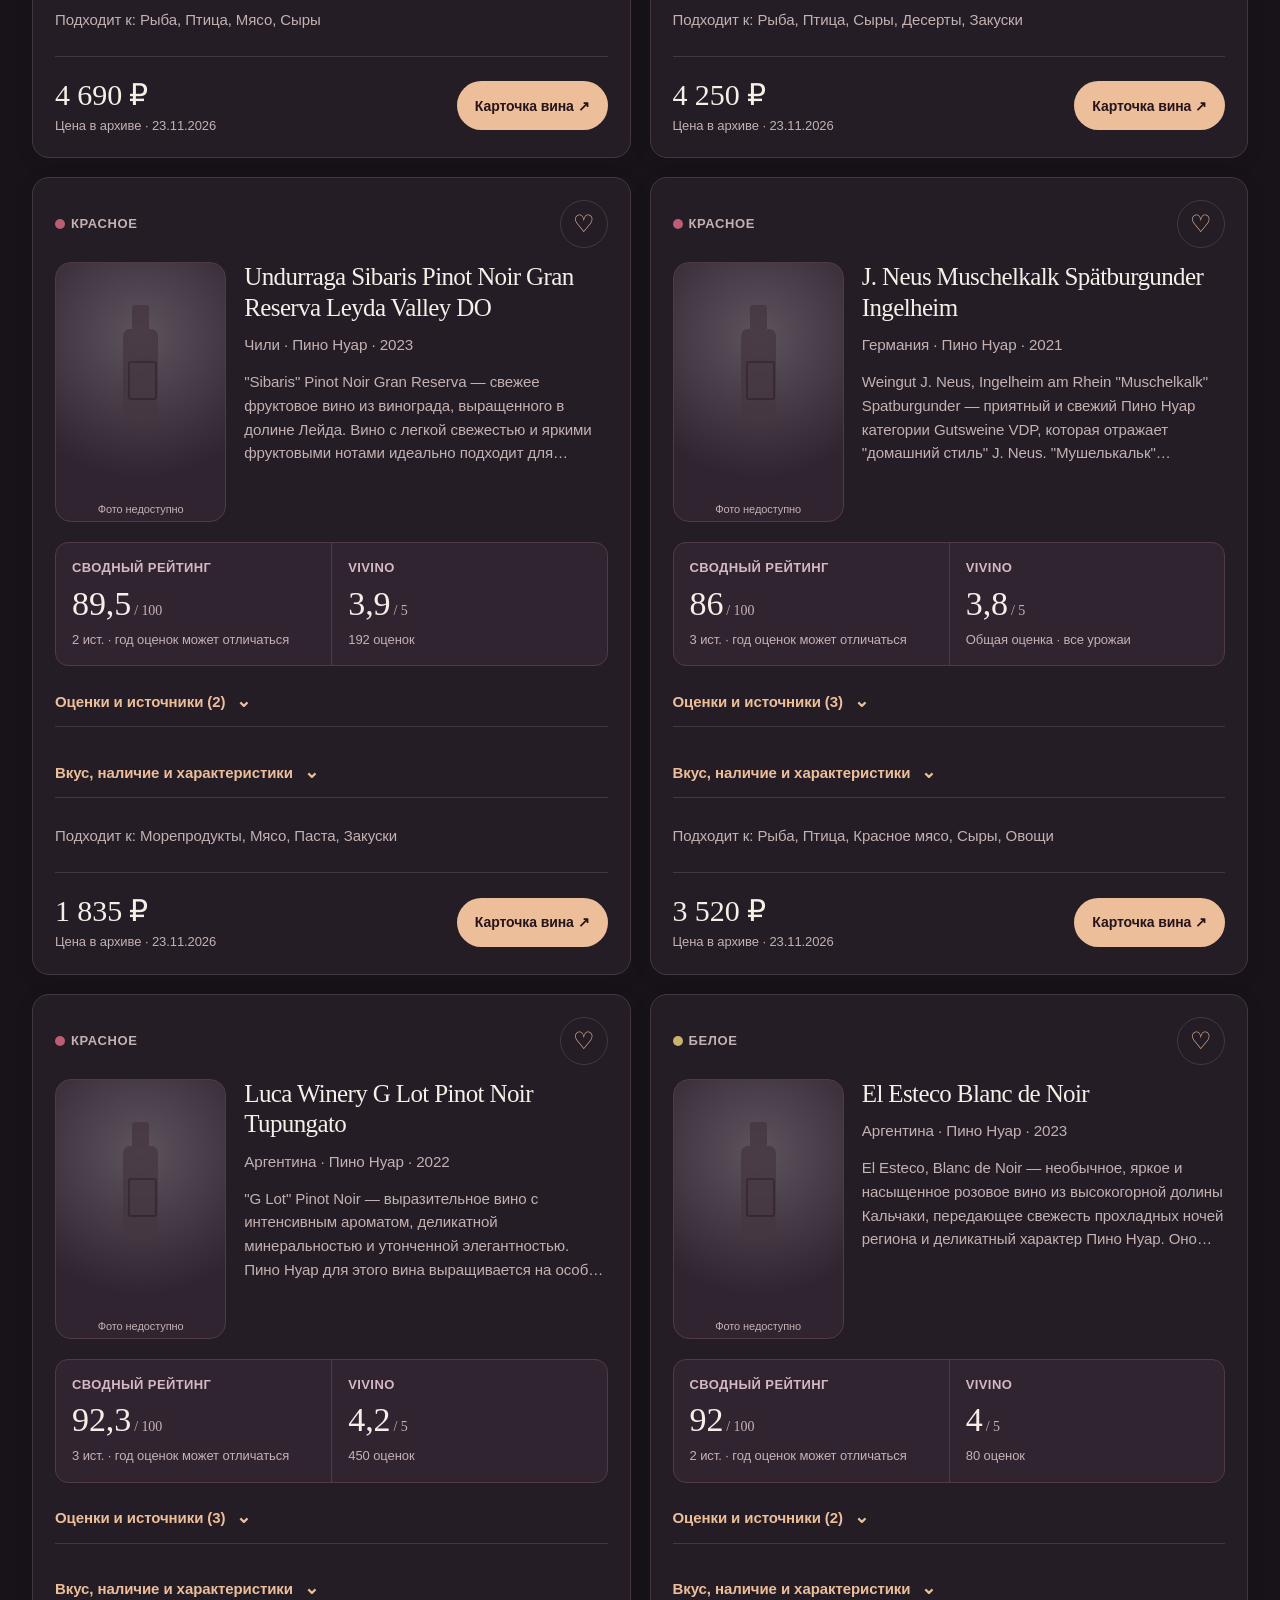
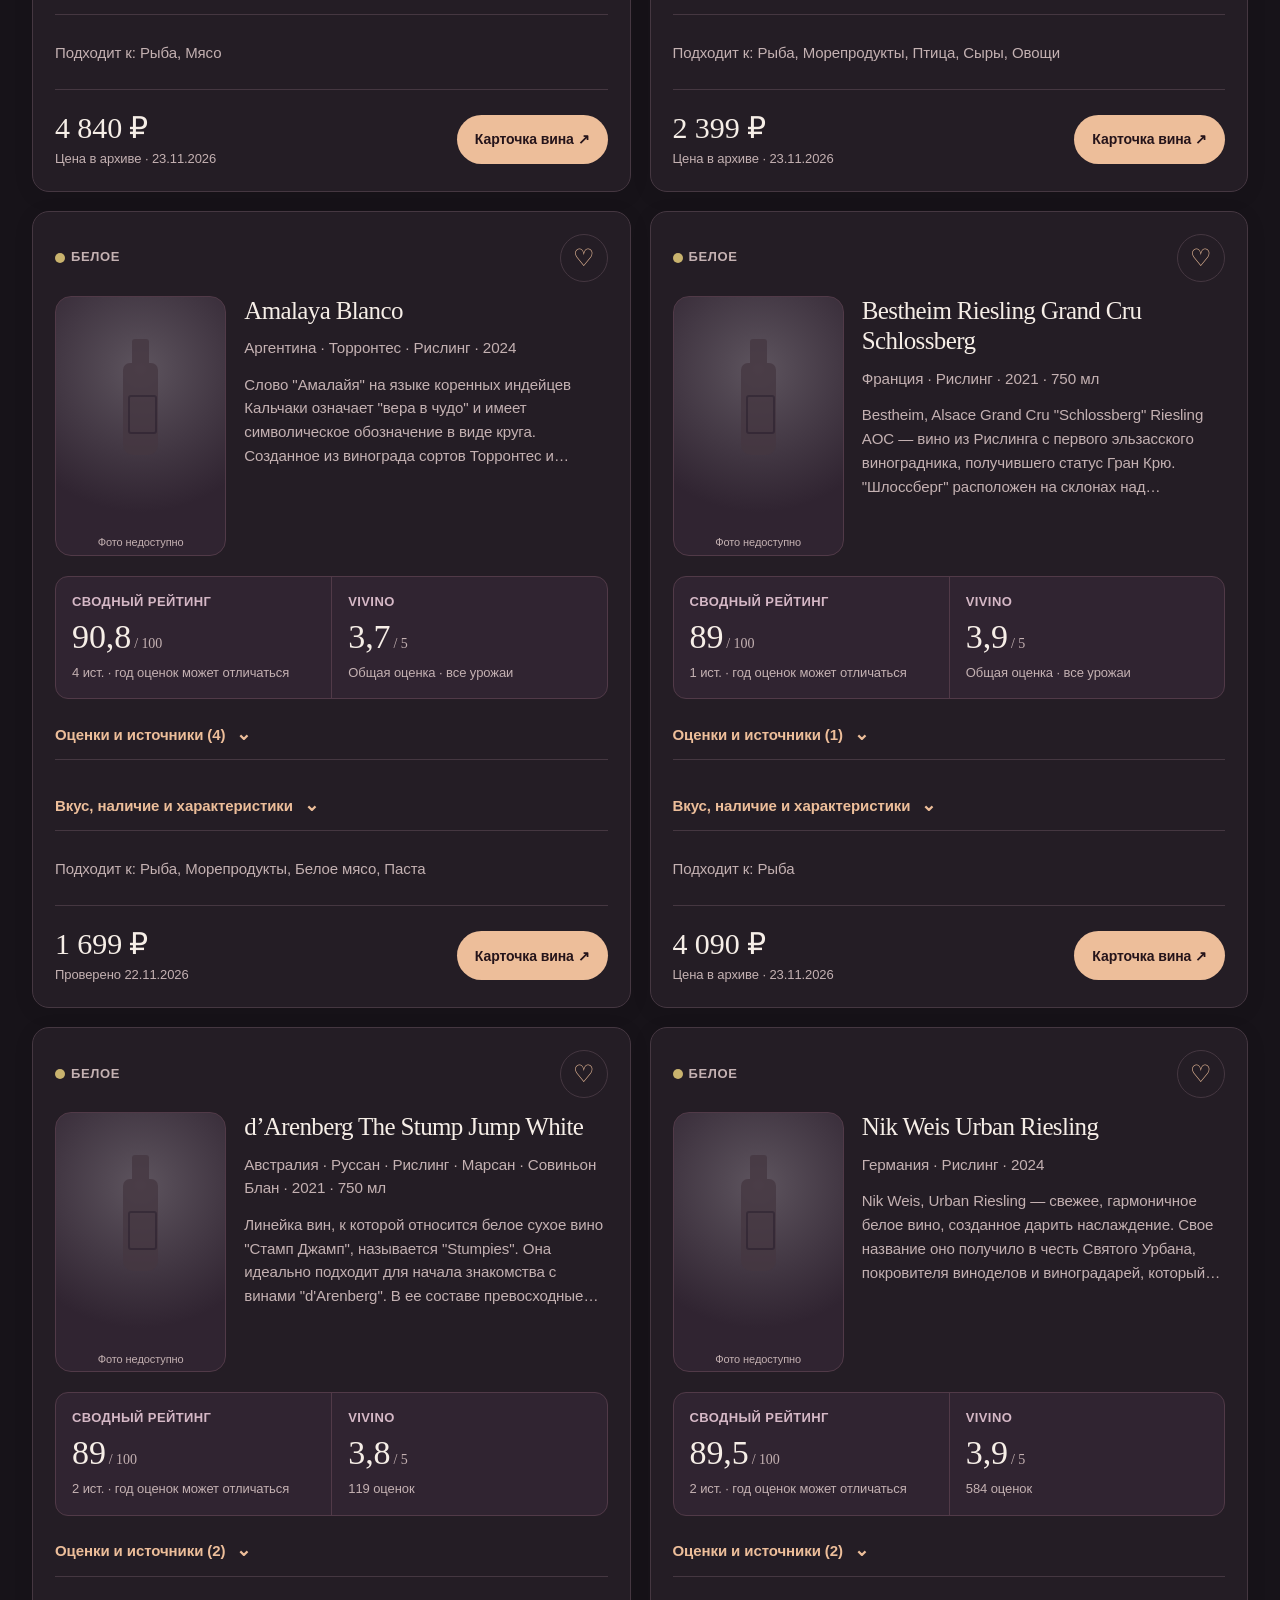
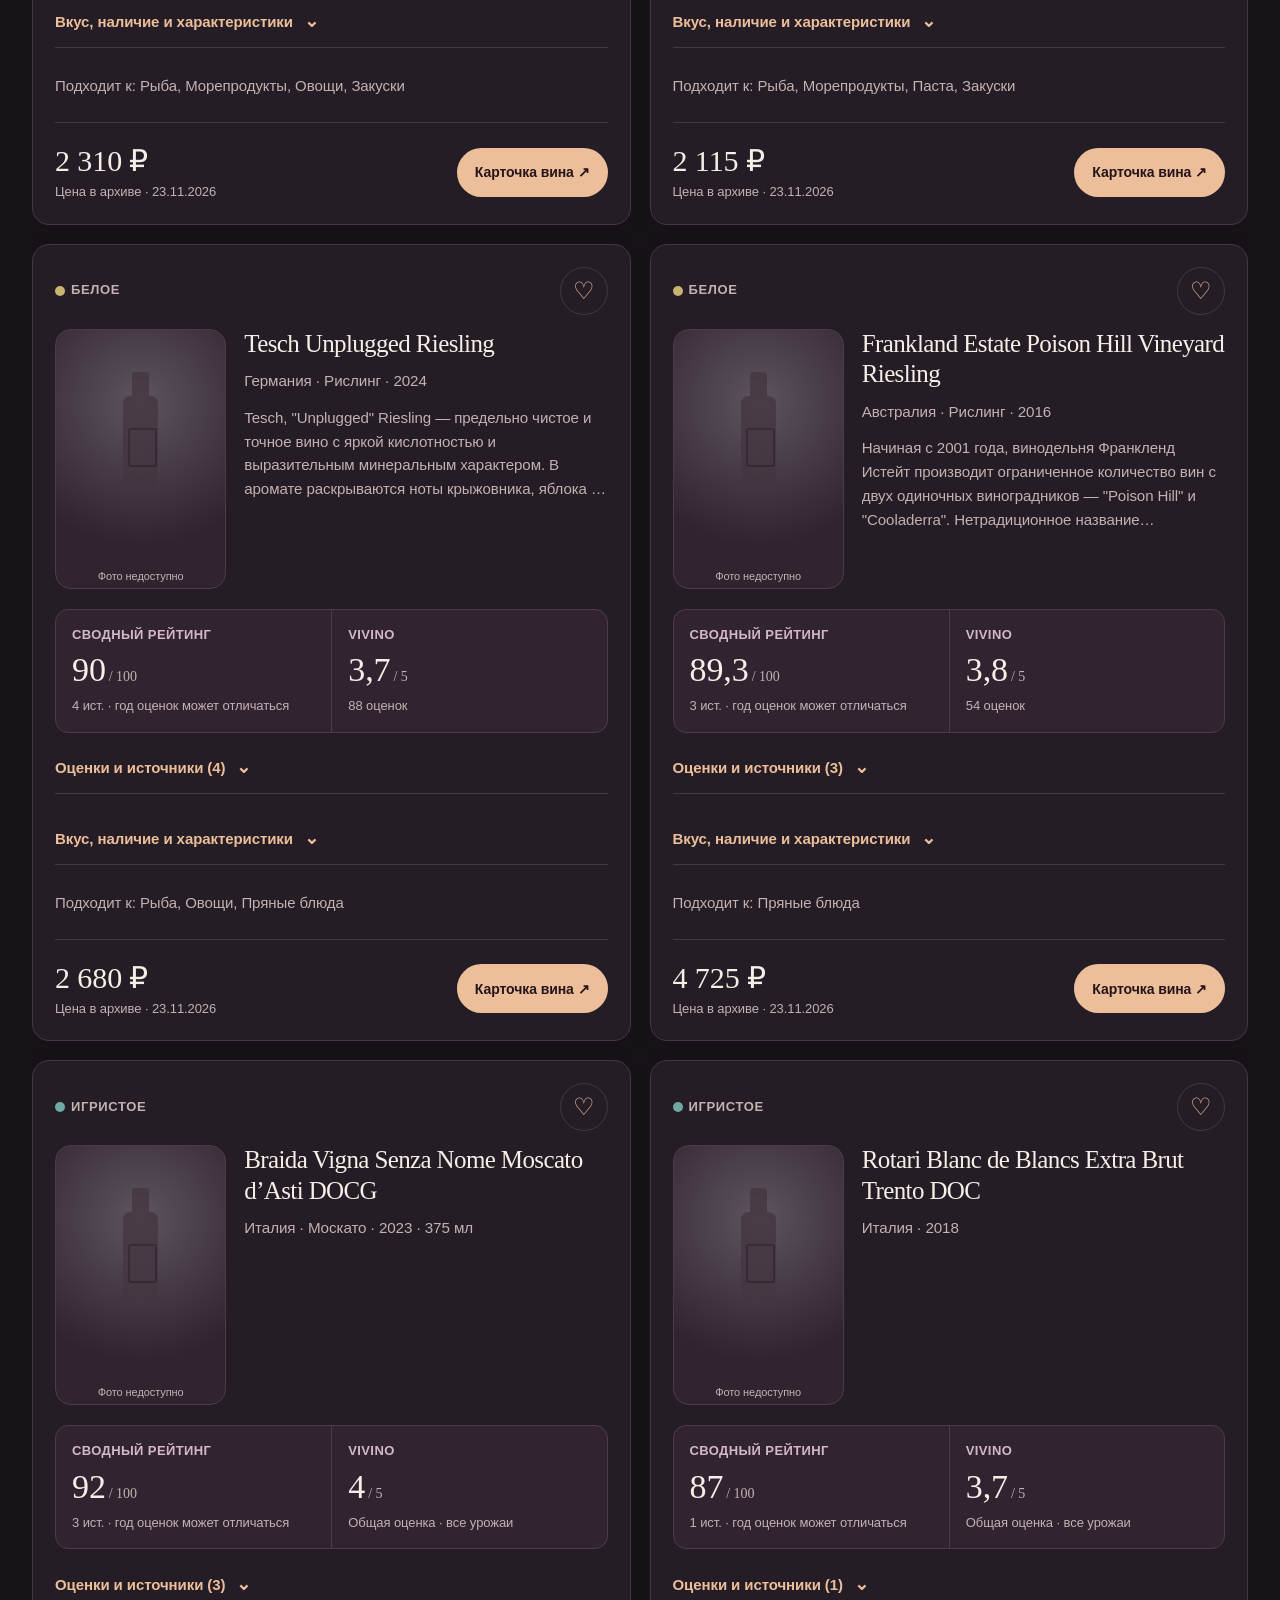
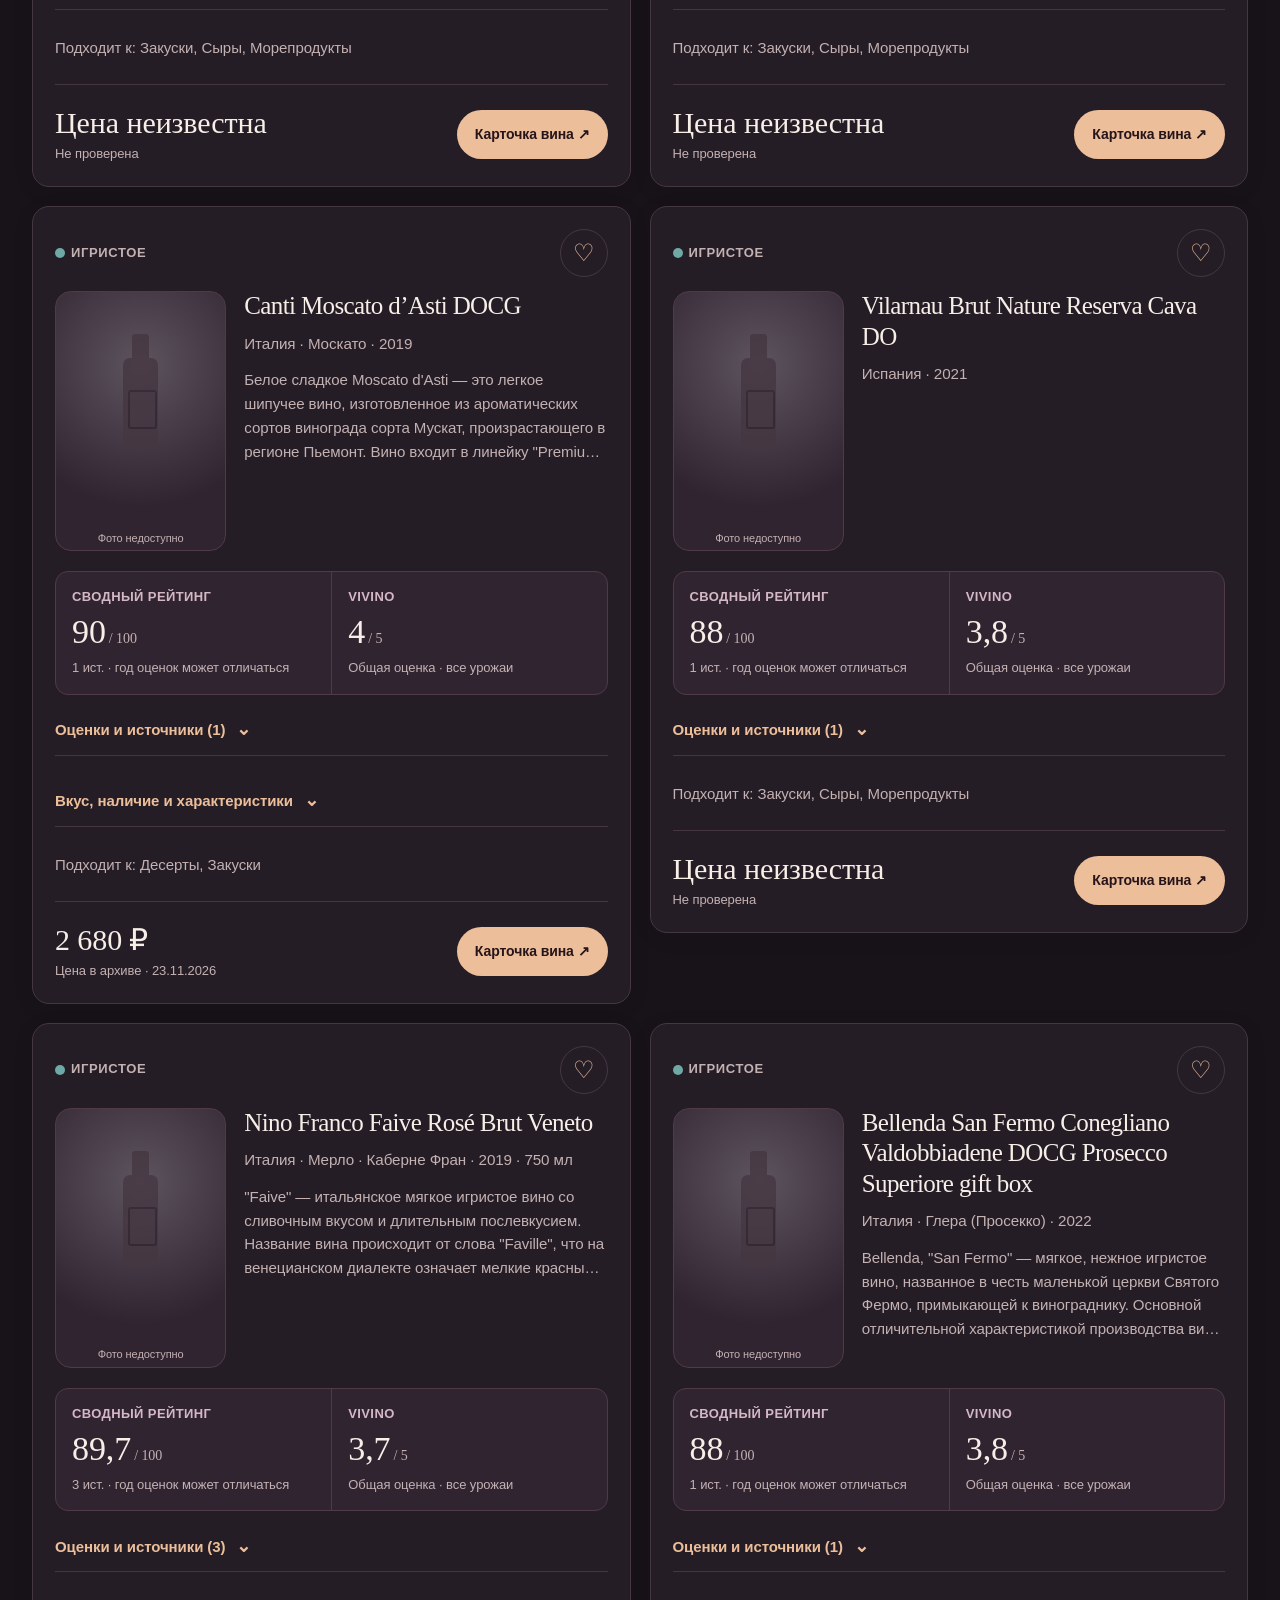
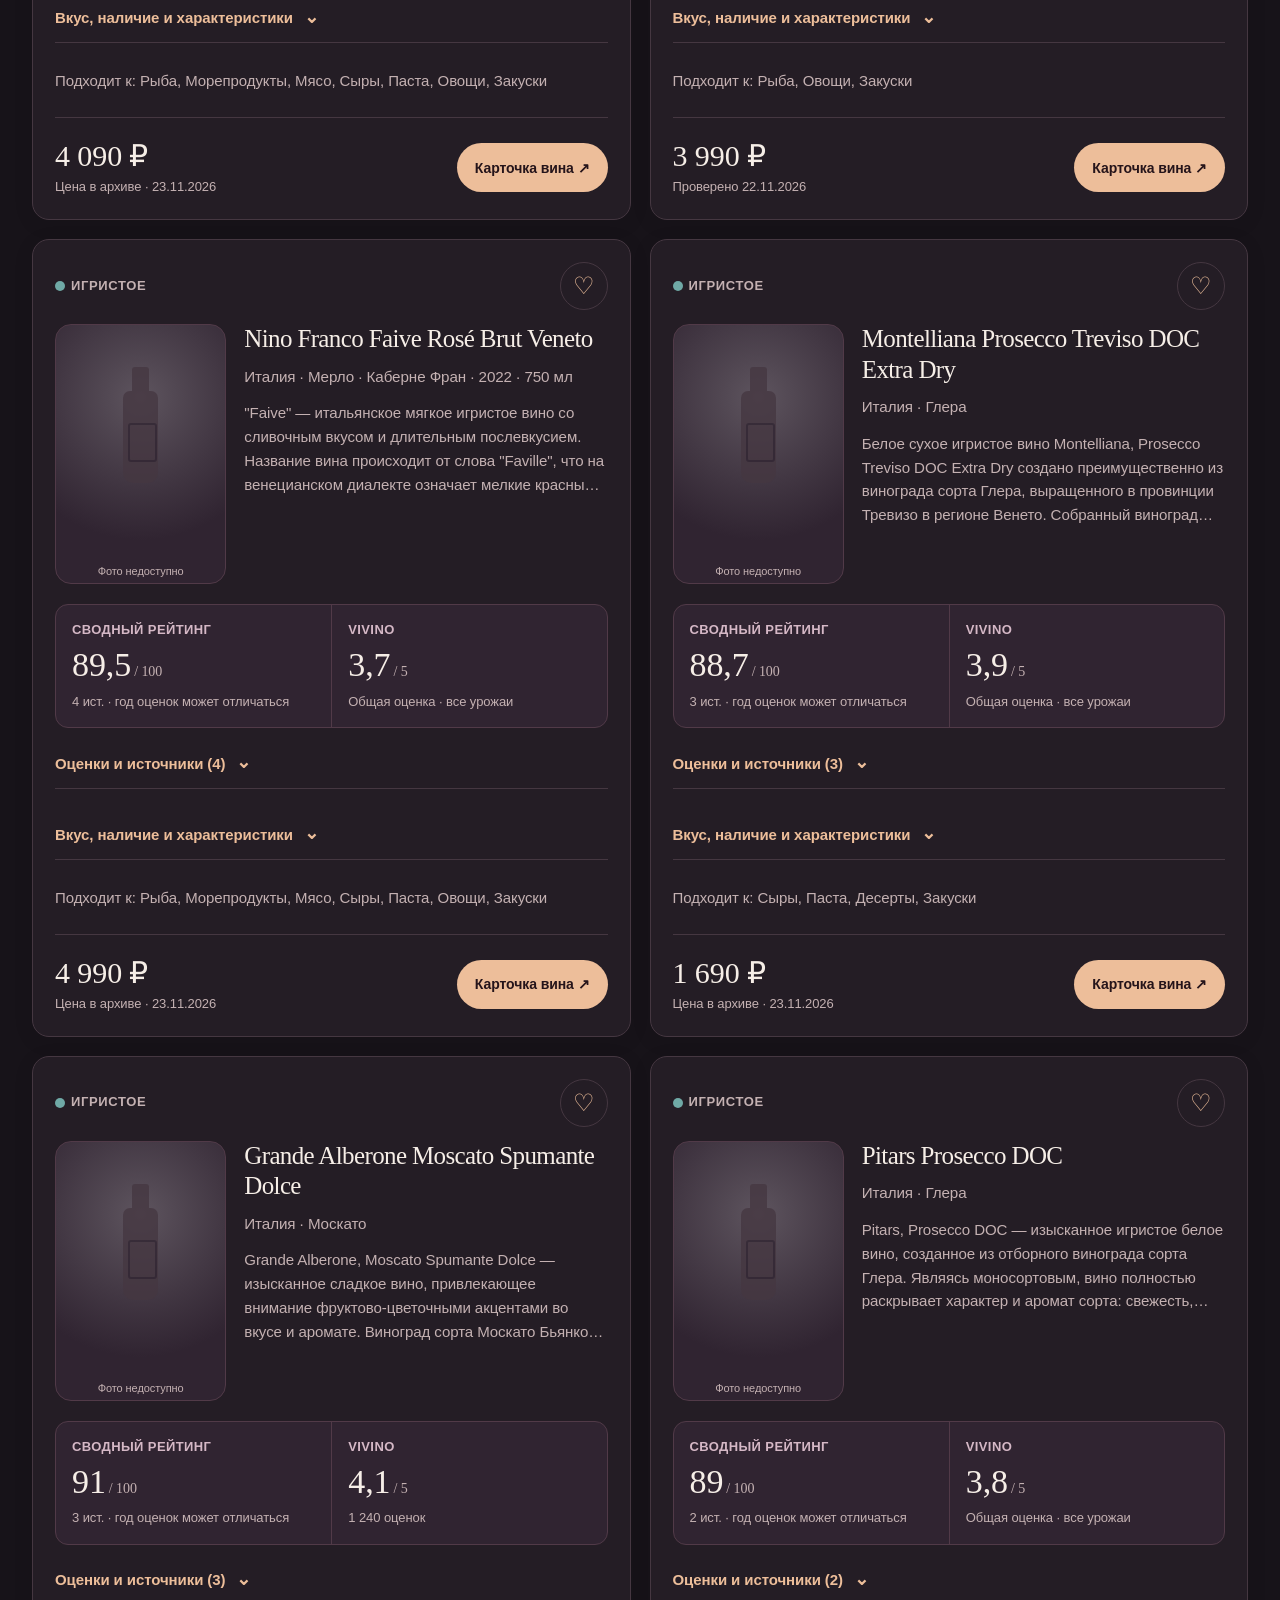
==== commit 53d78ae8: "Explain seller-quoted Vivino fallback and first-party rating precedence" ====
--- a/index.html
+++ b/index.html
@@ -149,6 +149,7 @@
       <h2 id="method-title">Об источниках и оценках</h2>
       <p><strong>Сводный рейтинг</strong> - справочный средний балл по отдельно собранным оценкам и по оценкам профессиональных критиков, опубликованным продавцом WineStyle. Повторные оценки одного критика учитываются один раз; при наличии собственной проверки винтажа она имеет приоритет. Шкала 20 приводится умножением на 5, оценка Vivino - условно по формуле <code>50 + 10 × рейтинг</code>. Такой расчёт служит ориентиром для вишлиста и не является рейтингом конкретного года урожая.</p>
       <p><strong>Отзывы покупателей WineStyle не используются.</strong> Оценки Wine Spectator, Wine Enthusiast, Decanter, James Suckling, Jancis Robinson и других критиков, опубликованные на WineStyle, показаны с указанием посредника; соответствие конкретному винтажу и первоисточники не подтверждены отдельно. Оценки Vivino без установленного винтажа помечены «все урожаи».</p>
+      <p>Если независимо полученного Vivino нет, может использоваться оценка Vivino, указанная на WineStyle, с явной пометкой об источнике и неподтверждённом винтаже. При расхождении приоритет имеет непосредственно проверенная карточка Vivino.</p>
       <p>Вина с подтверждённым отсутствием в продаже по снимкам от 23.11.2026 скрыты. Отсутствие доступных сведений о наличии не означает, что вино распродано. Это исторический срез, а не гарантия наличия на текущую дату.</p>
       <p>В текущем документе приведены ссылки без цен. Исторические цены в отдельных карточках относятся к прежней подборке на 14.11.2026. Ссылка ведёт к карточке продавца, но наличие и стоимость не гарантируются. Сочетания с едой носят ориентировочный характер.</p>
     </section>
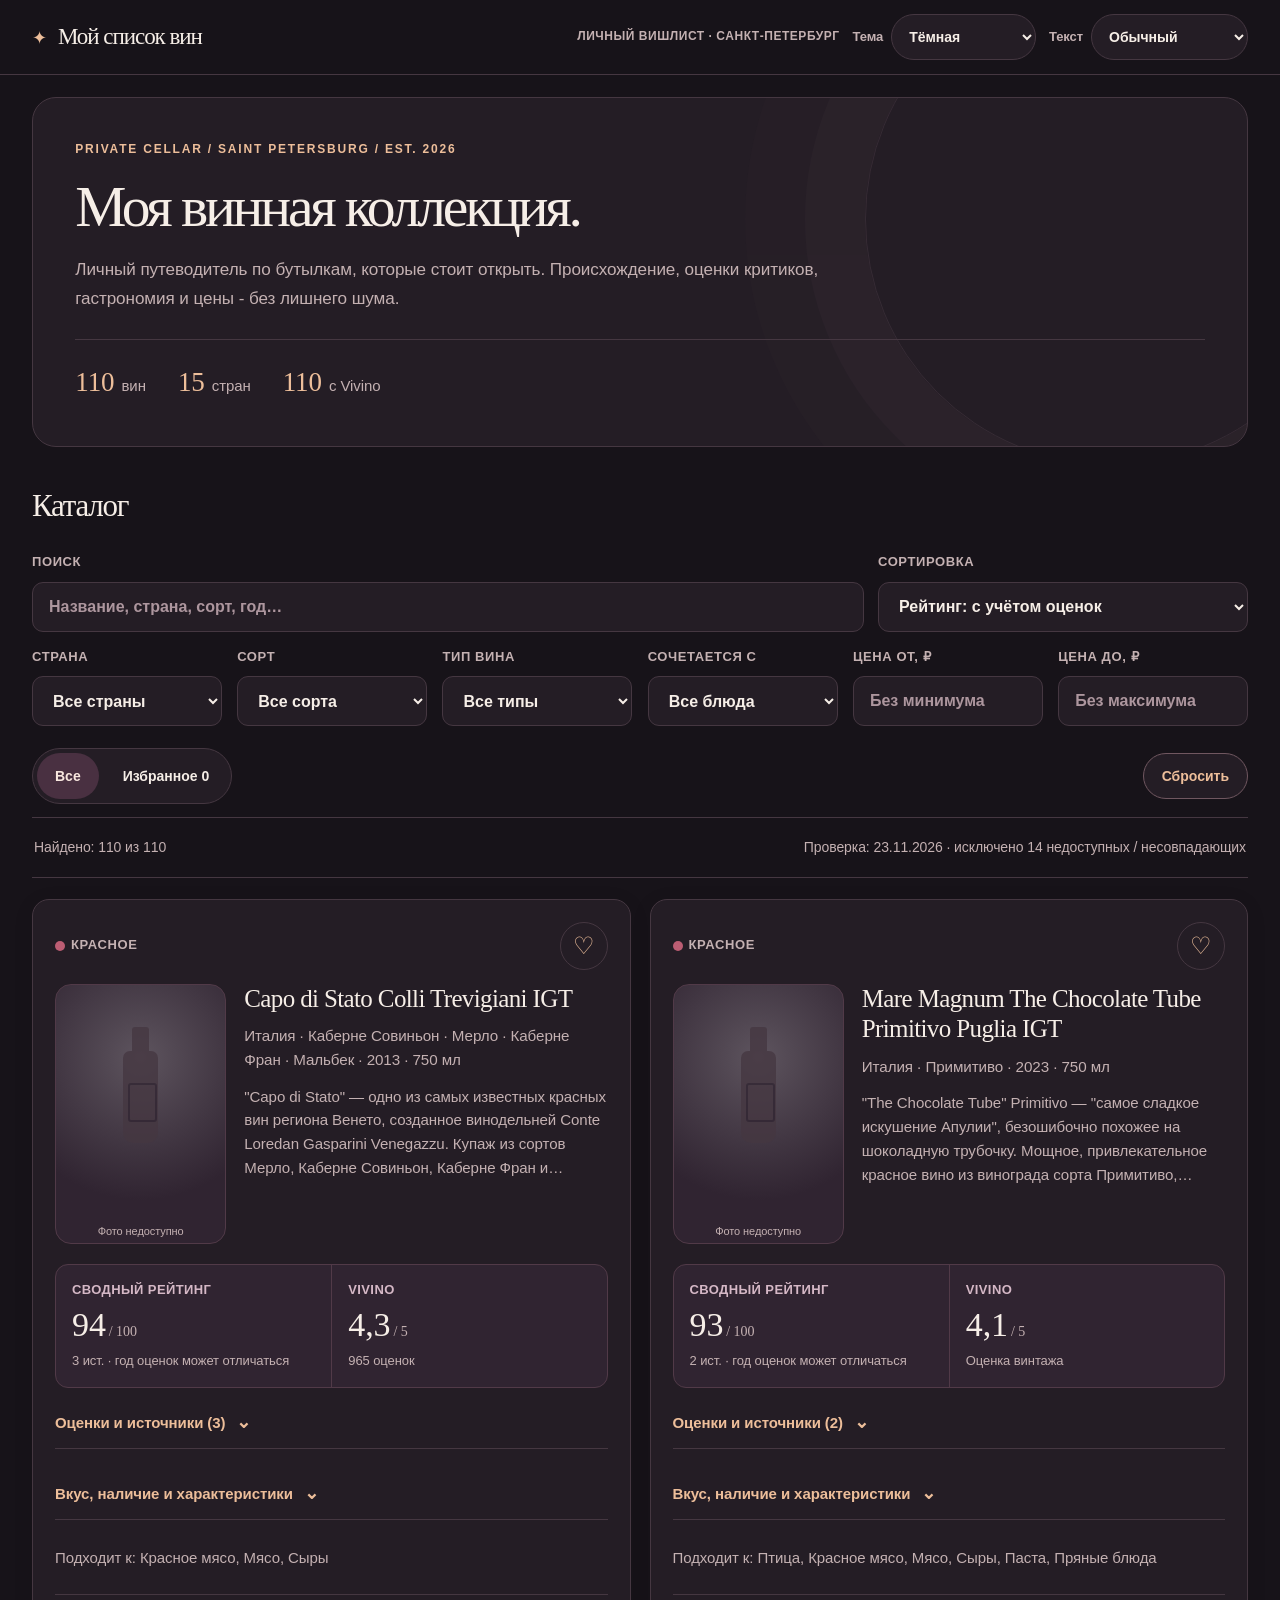
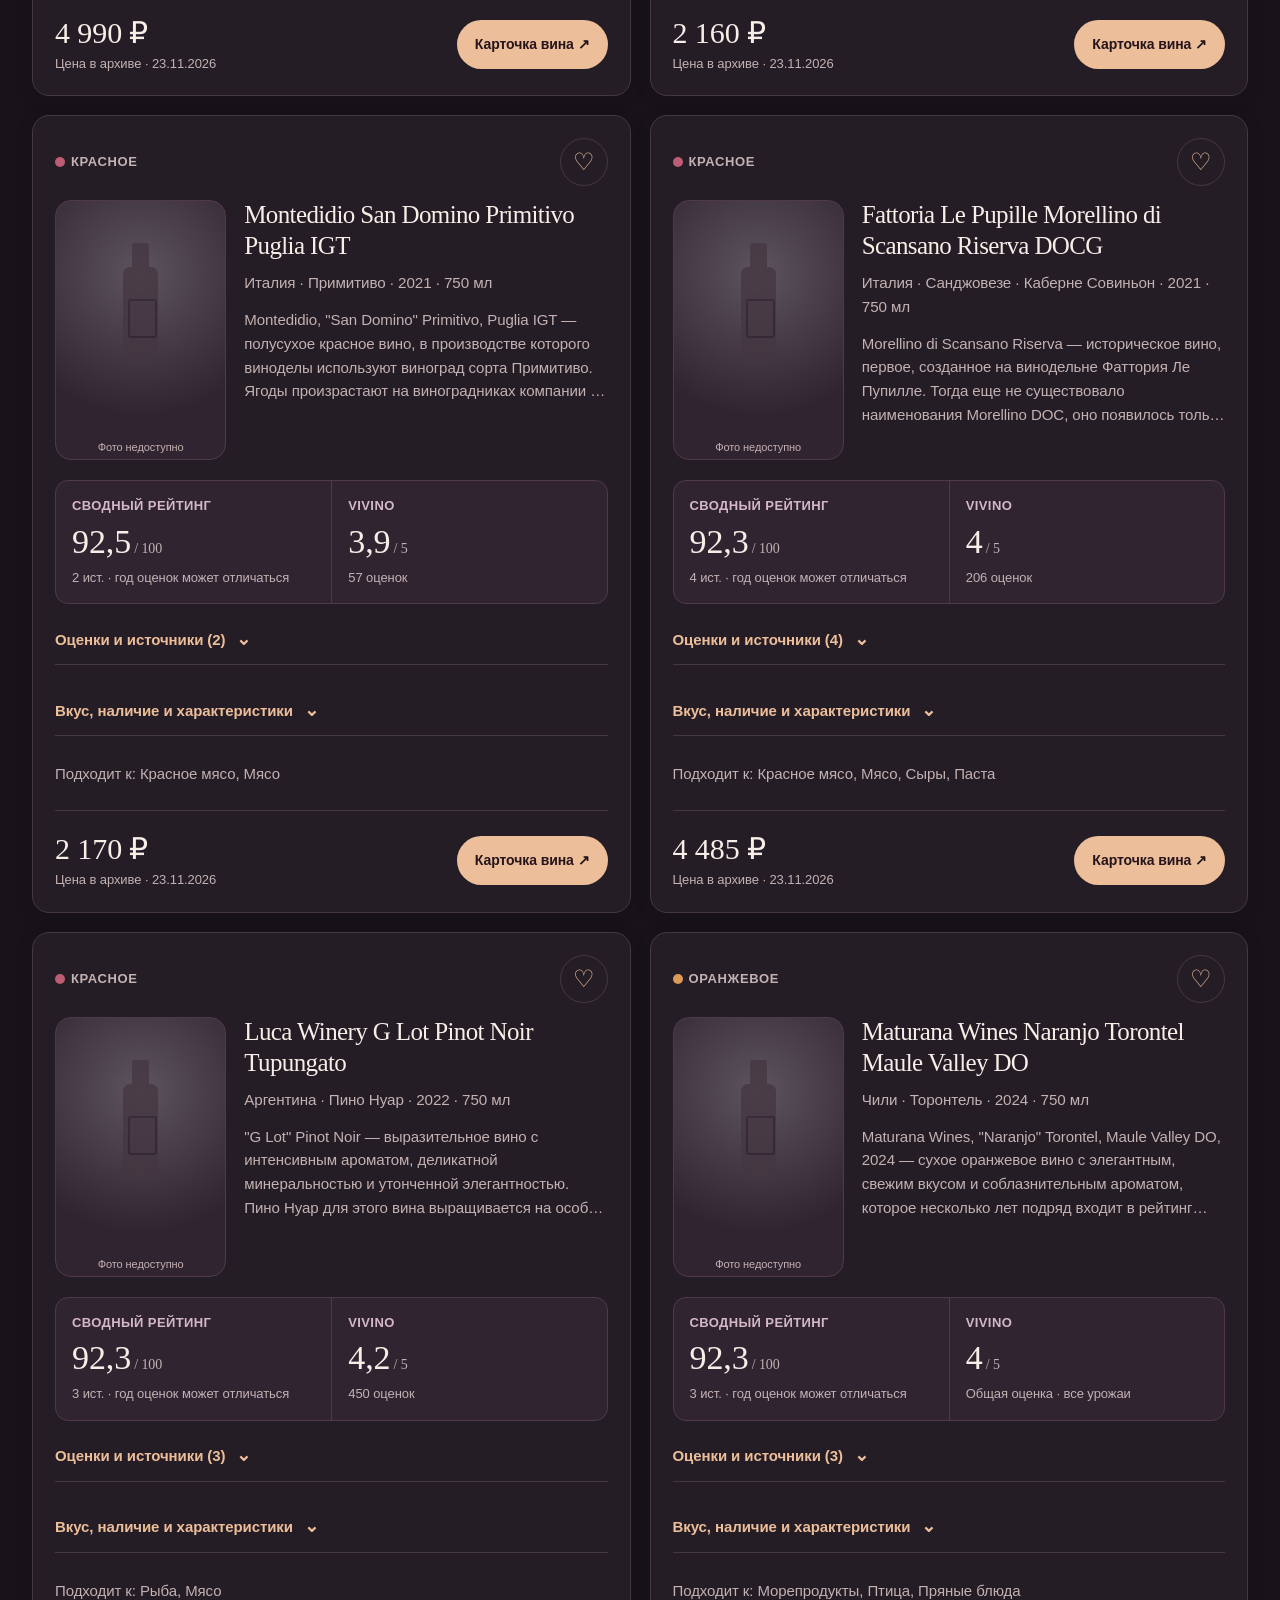
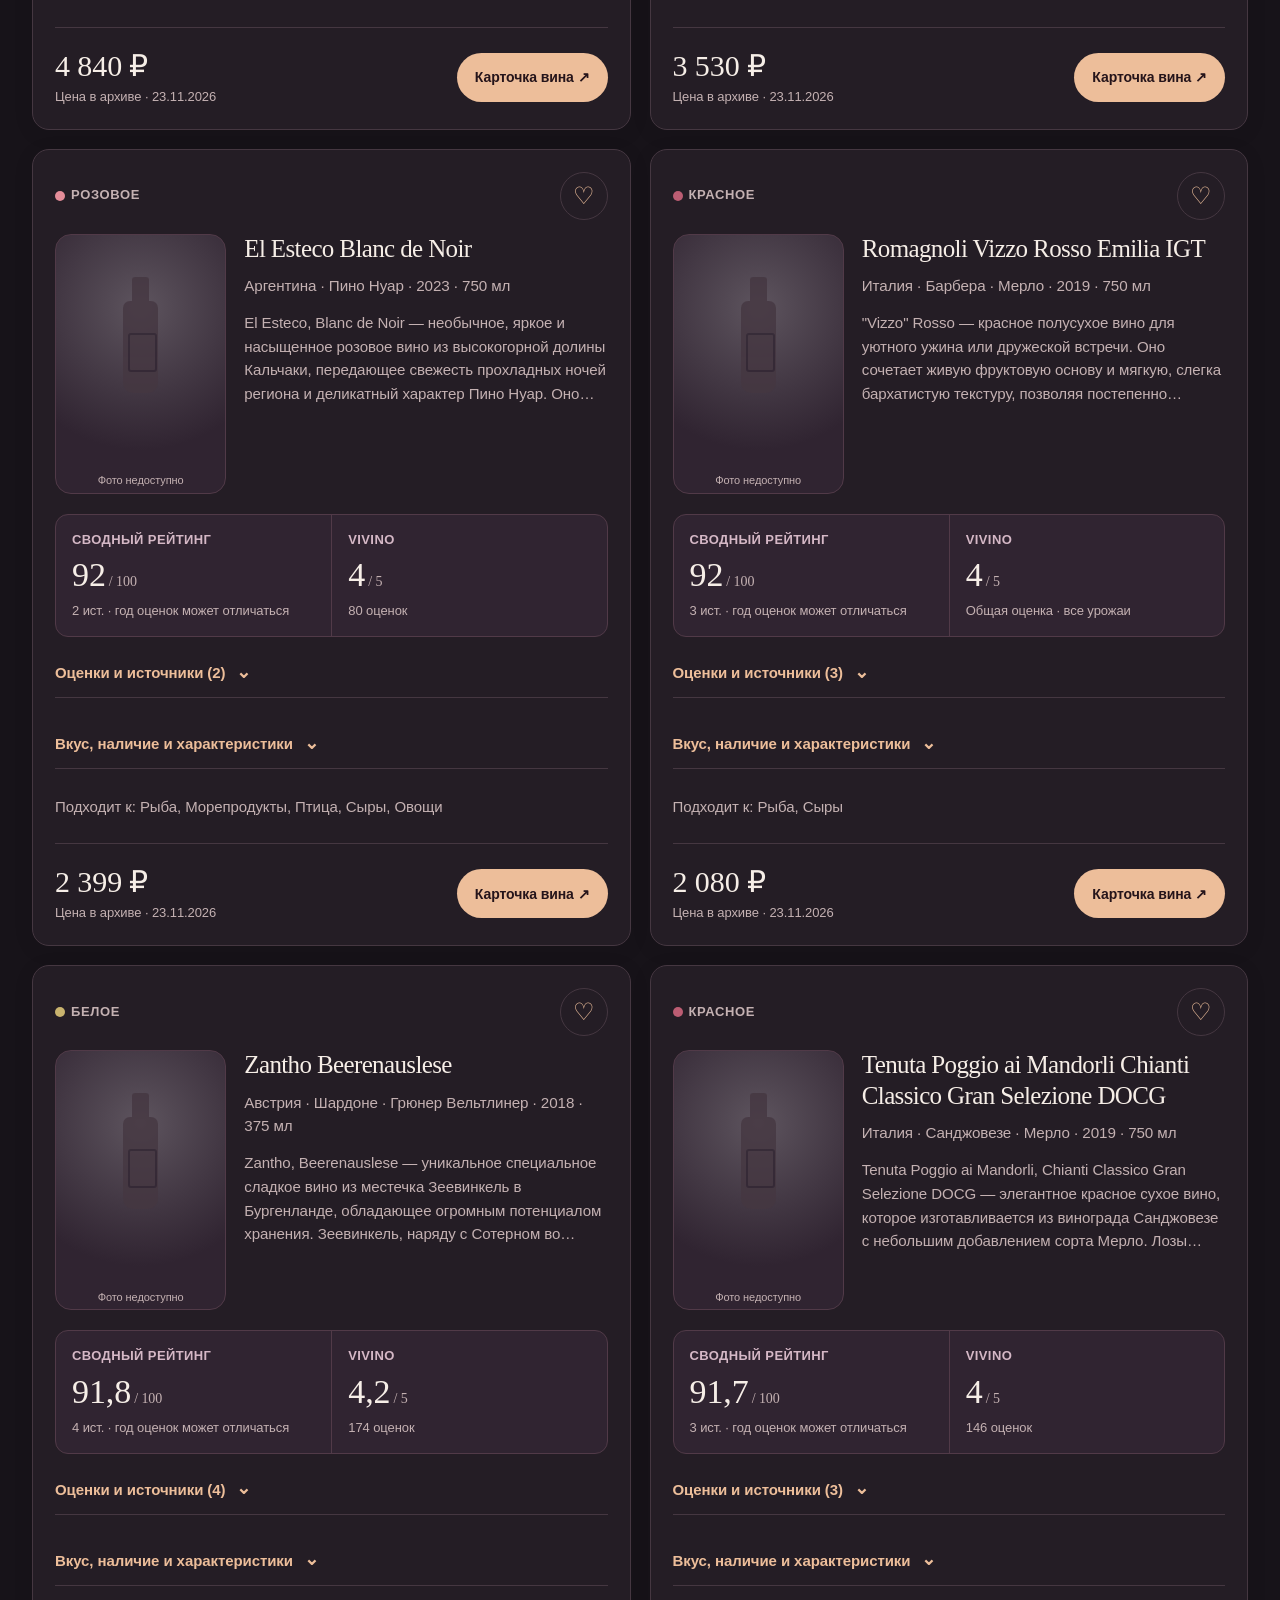
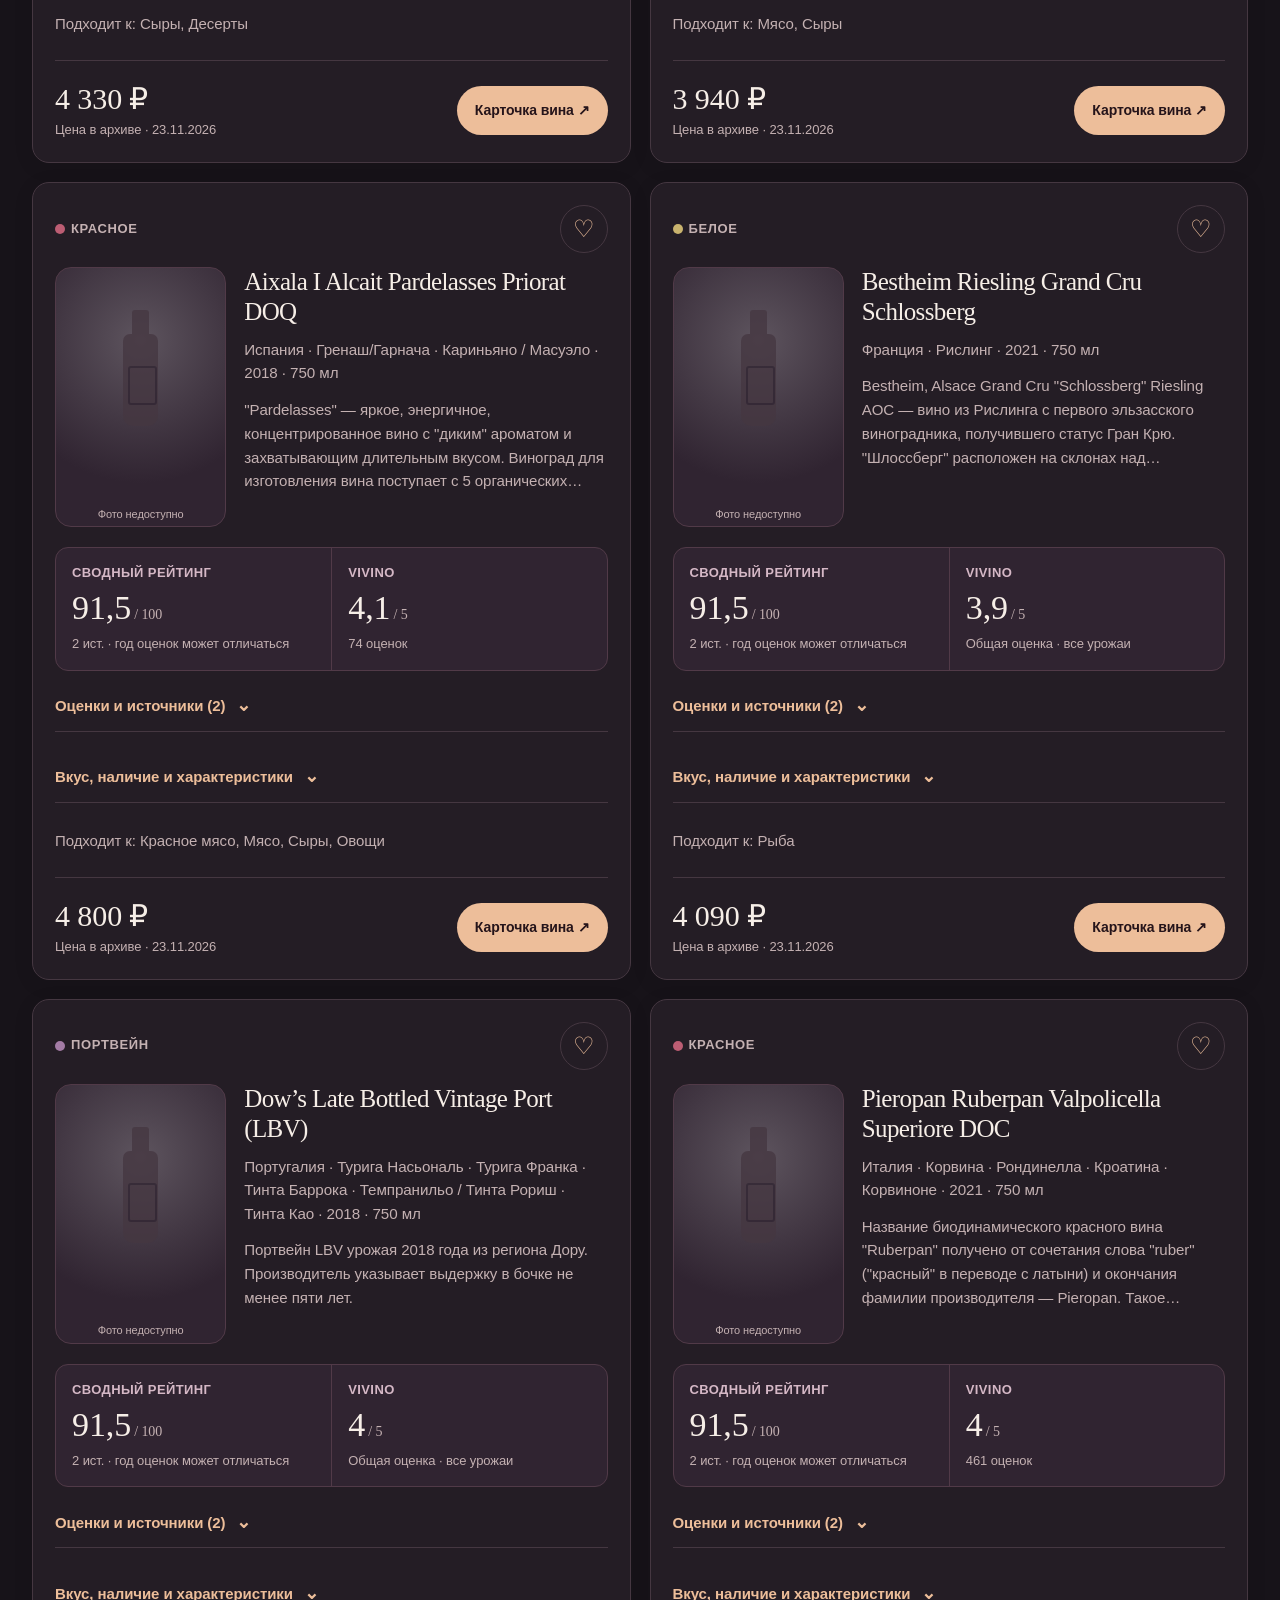
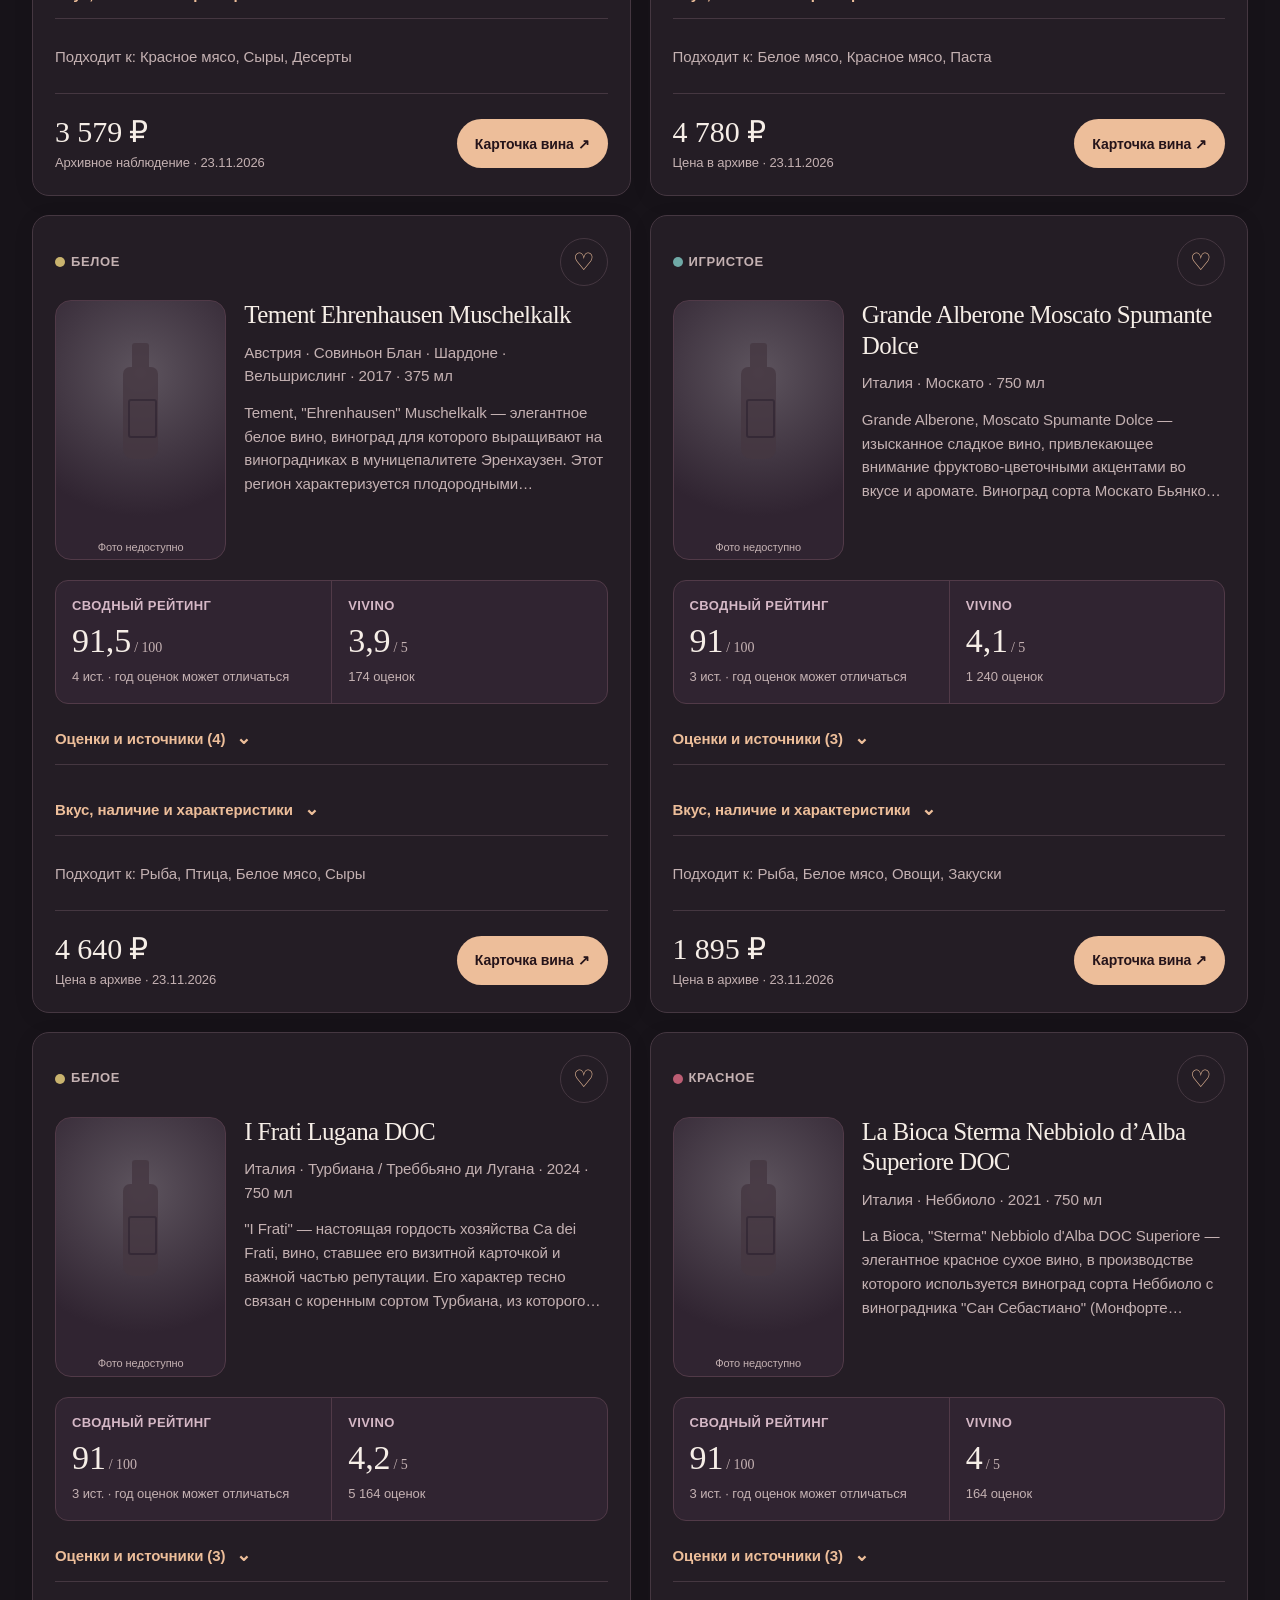
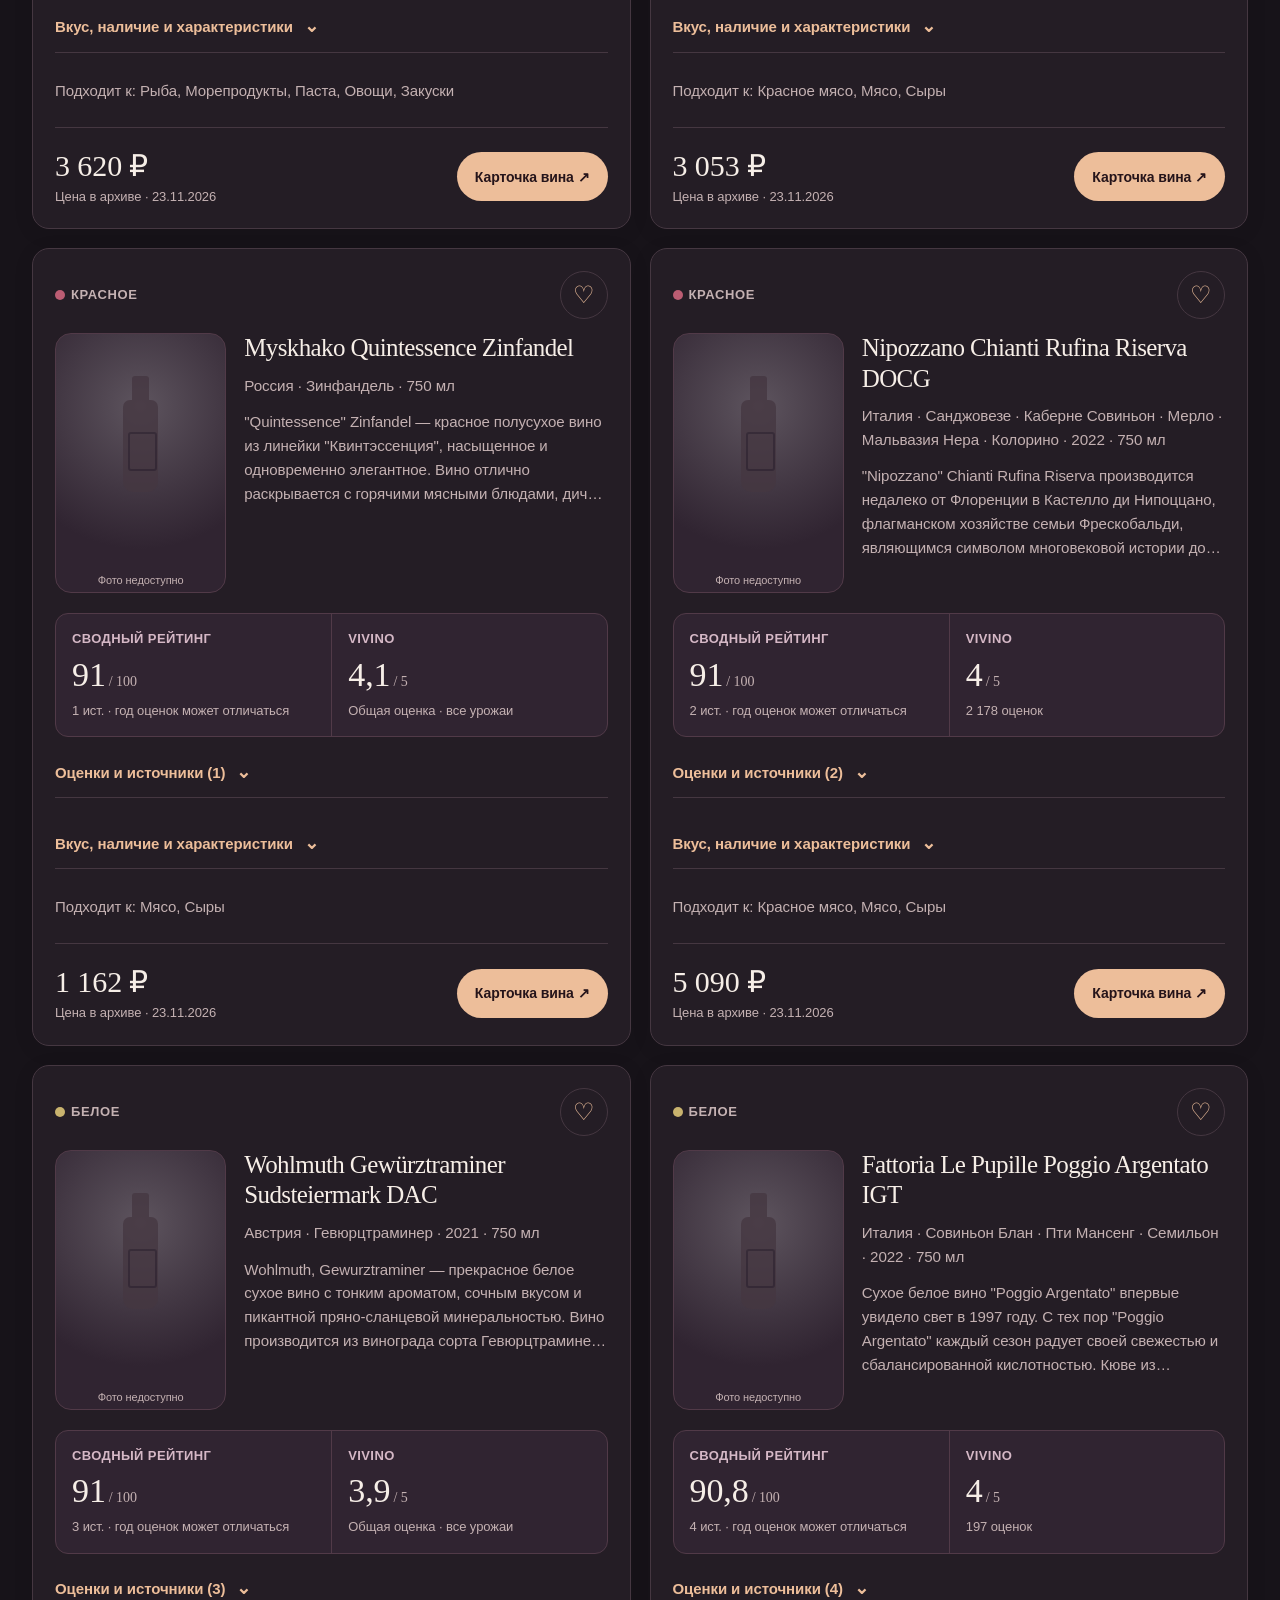
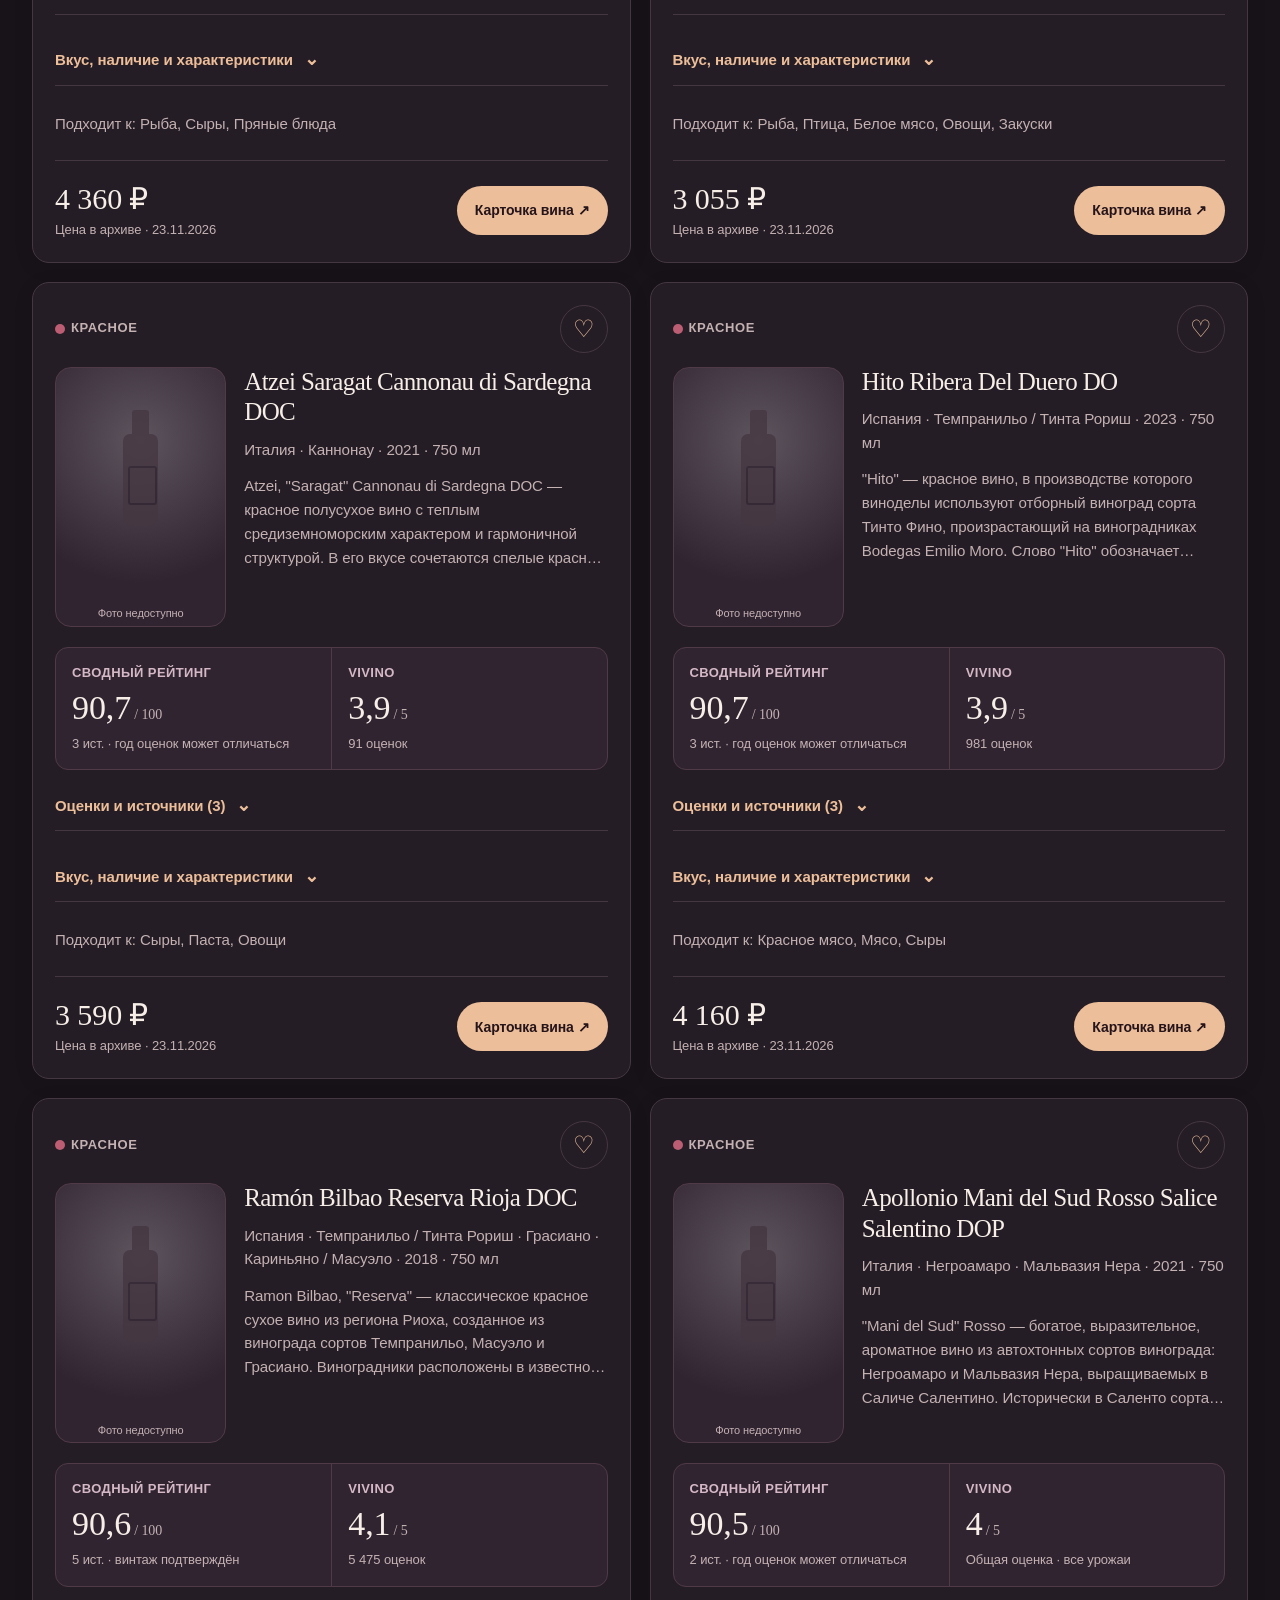
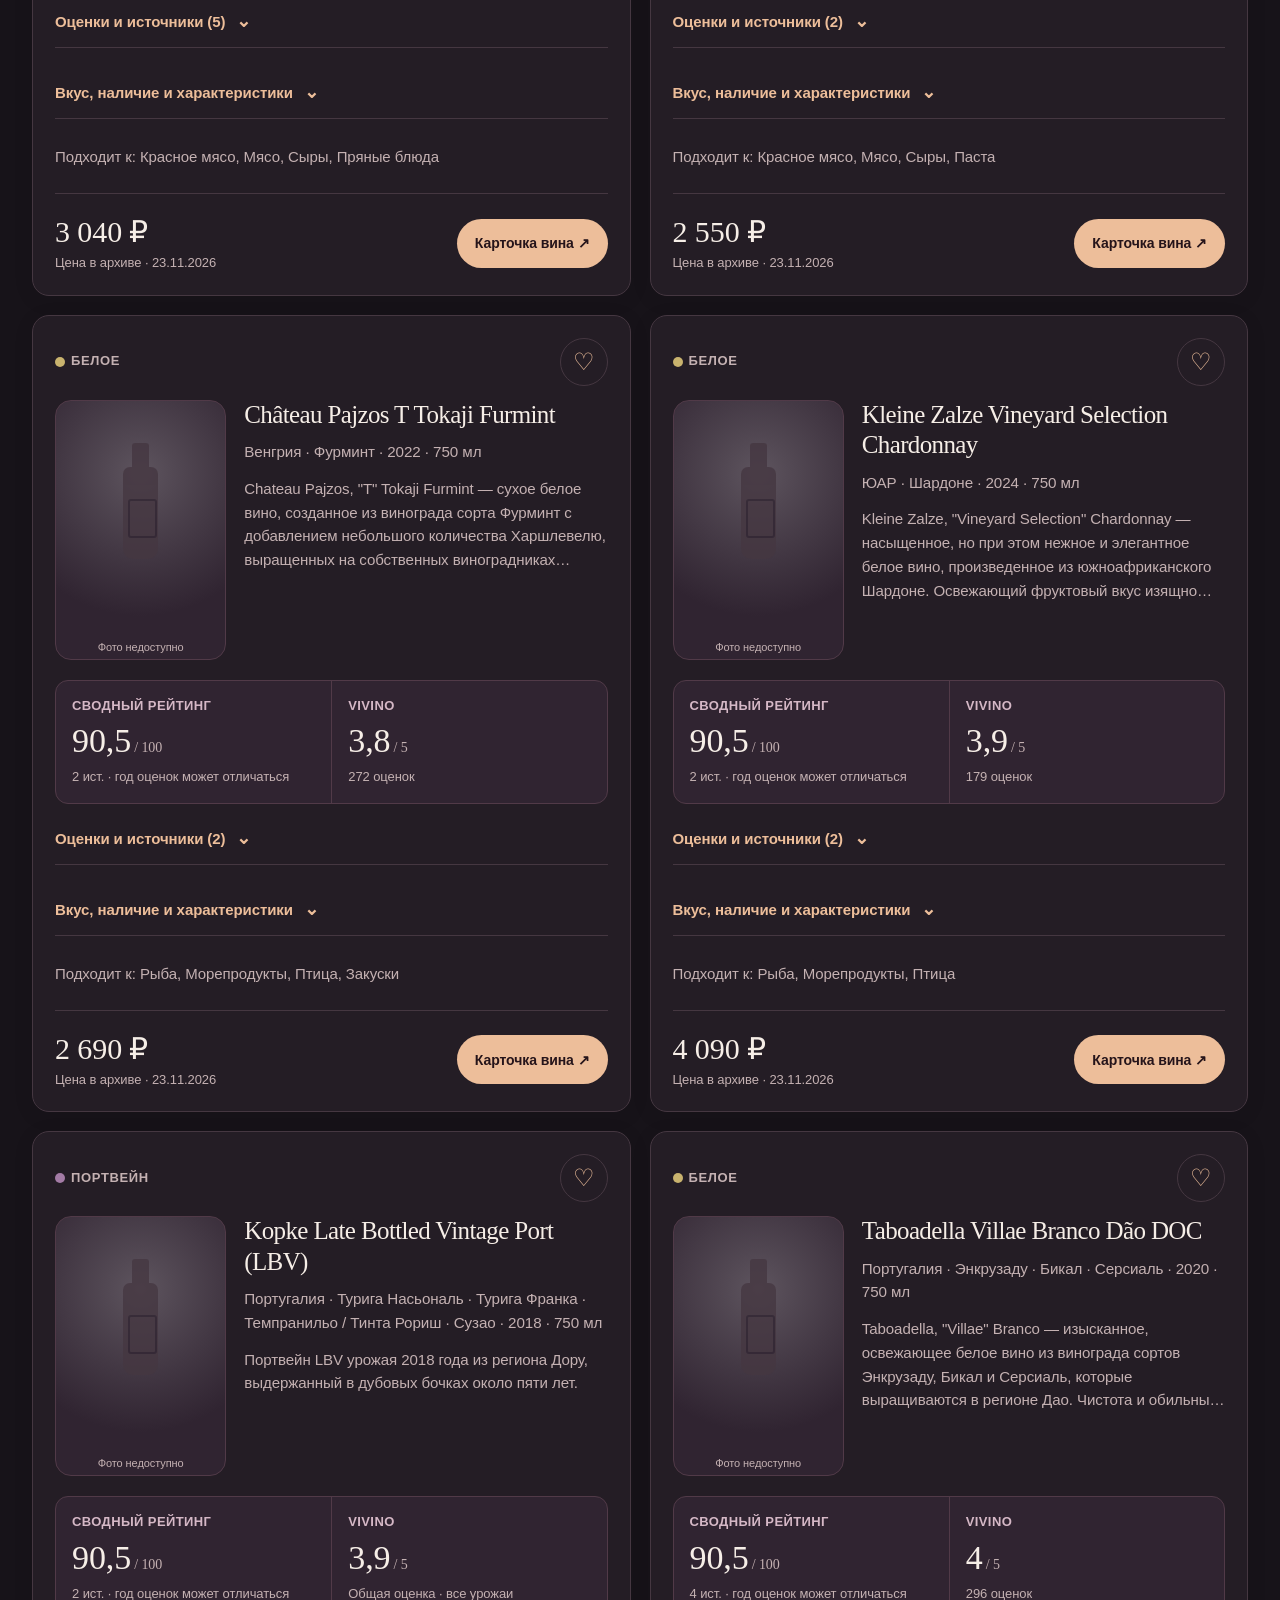
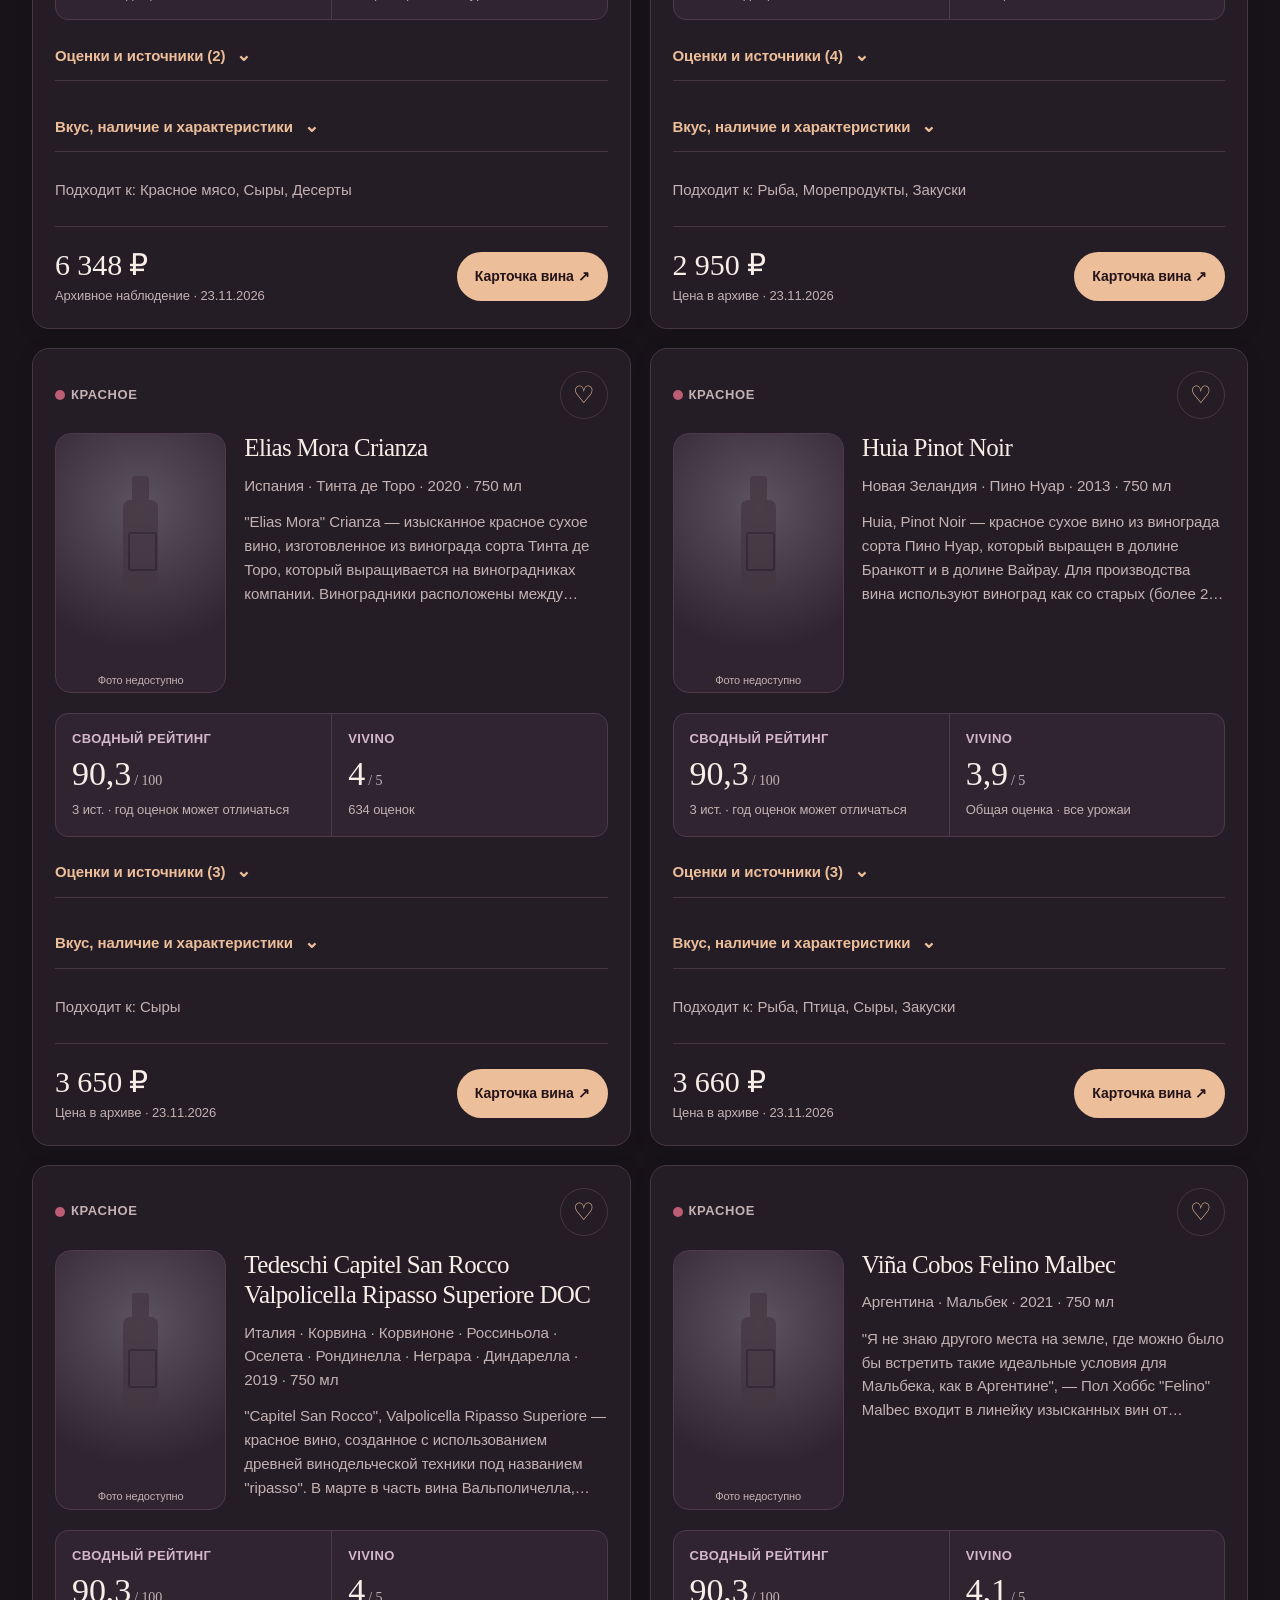
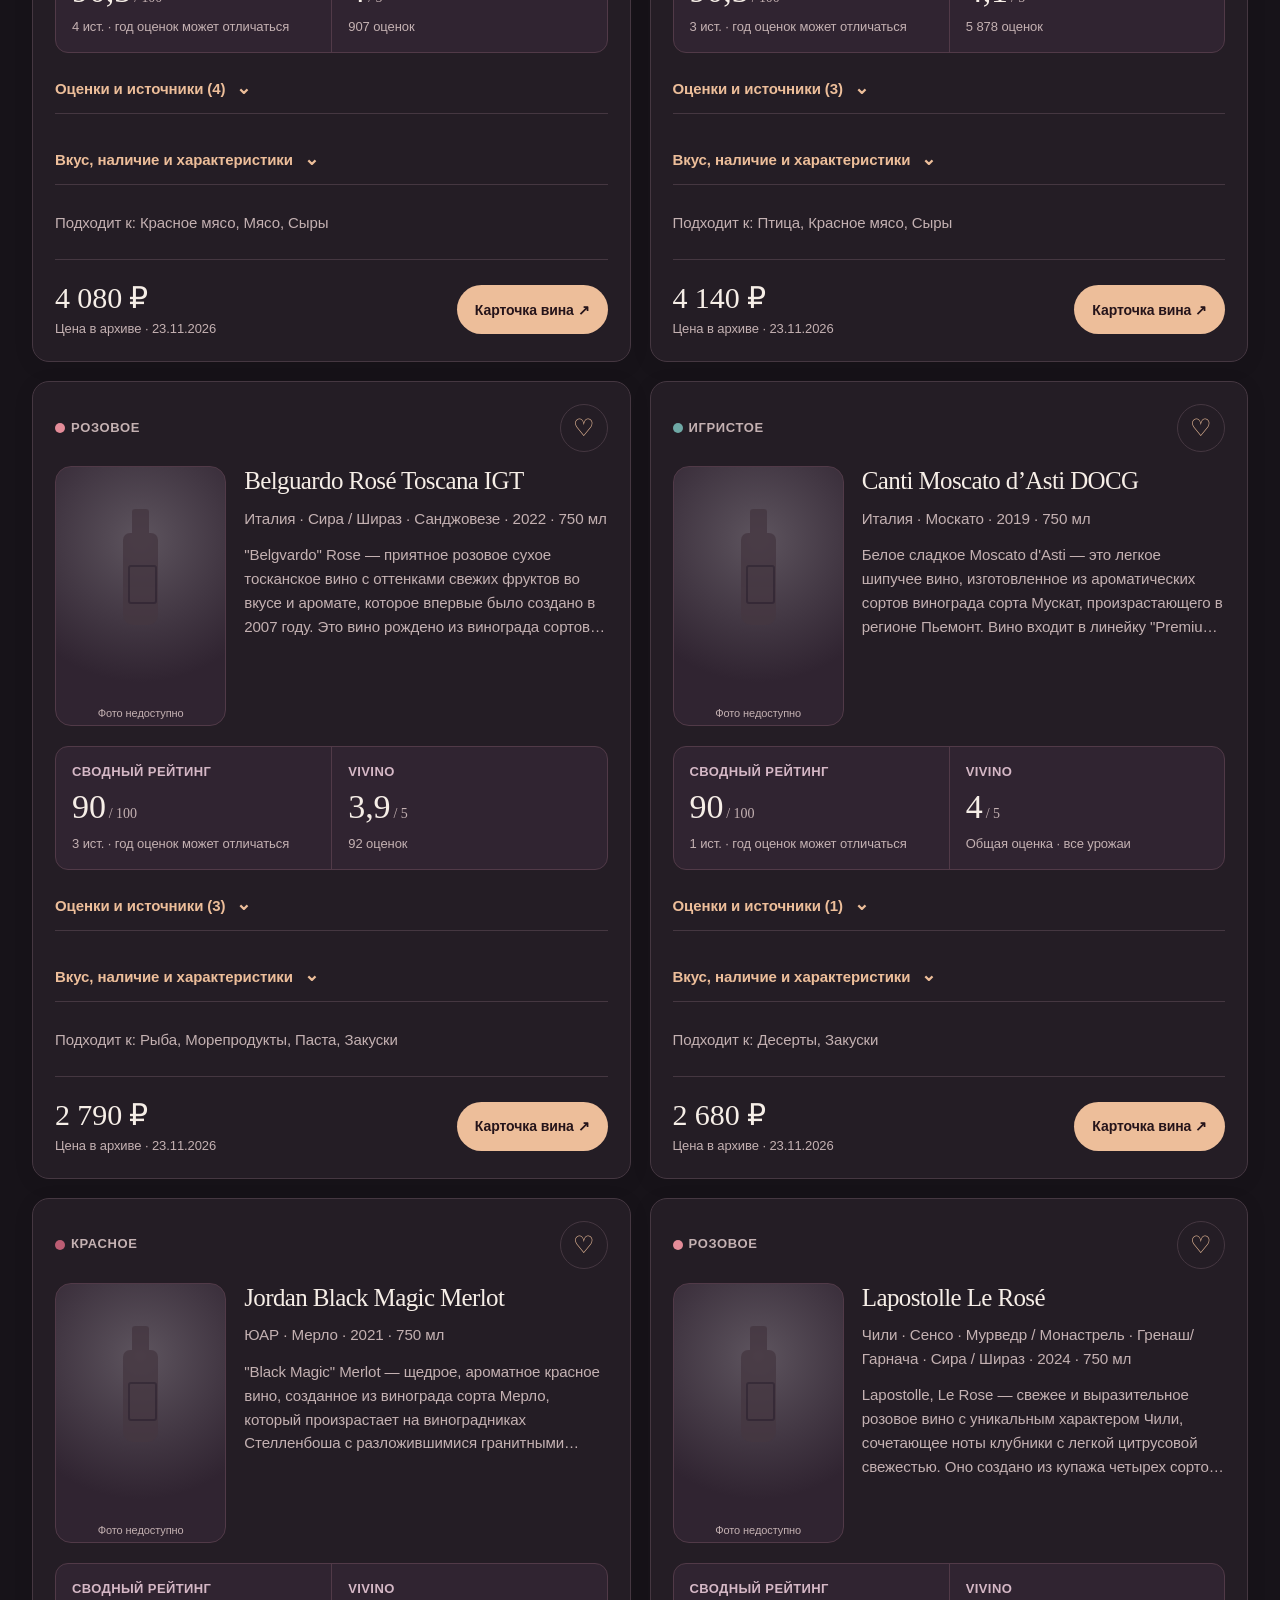
==== commit b47e6c1c: "Prepare price controls and evidence-aware sort UI" ====
--- a/index.html
+++ b/index.html
@@ -111,8 +111,7 @@
       <div class="search-row">
         <label class="search-field"><span>Поиск</span><input id="search" type="search" placeholder="Название, страна, сорт, год…" autocomplete="off"></label>
         <label class="sort-field"><span>Сортировка</span><select id="sort">
-          <option value="recommended">В порядке вишлиста</option>
-          <option value="rating-desc">Сводный рейтинг: выше</option>
+          <option value="rating-desc" selected>Рейтинг: с учётом оценок</option>
           <option value="vivino-desc">Vivino: выше</option>
           <option value="alpha">По названию</option>
           <option value="price-asc">Цена: дешевле</option>
@@ -125,6 +124,8 @@
         <label>Сорт<select id="grape"><option value="">Все сорта</option></select></label>
         <label>Тип вина<select id="type"><option value="">Все типы</option></select></label>
         <label>Сочетается с<select id="pairing"><option value="">Все блюда</option></select></label>
+        <label>Цена от, ₽<input id="price-min" type="number" min="0" step="1" inputmode="numeric" placeholder="Без минимума" aria-label="Минимальная цена в рублях"></label>
+        <label>Цена до, ₽<input id="price-max" type="number" min="0" step="1" inputmode="numeric" placeholder="Без максимума" aria-label="Максимальная цена в рублях"></label>
       </div>
       <div class="tools-row">
         <div id="scope" class="scope" role="group" aria-label="Показать все или избранное">
@@ -147,6 +148,7 @@
     </section>
     <section class="method" aria-labelledby="method-title">
       <h2 id="method-title">Об источниках и оценках</h2>
+      <p><strong>Сортировка по рейтингу</strong> учитывает число уникальных источников вместе со средним баллом. Индекс сортировки равен <code>средний балл − 8 / √N</code>, где <code>N</code> - количество различных источников оценок. Дубли критиков не увеличивают N. Оценки критиков, опубликованные WineStyle, могут относиться к другому винтажу и не проверены по первоисточнику. Индекс является сравнительной эвристикой, а не вероятностной оценкой достоверности; средний балл вина остаётся неизменным.</p>
       <p><strong>Сводный рейтинг</strong> - справочный средний балл по отдельно собранным оценкам и по оценкам профессиональных критиков, опубликованным продавцом WineStyle. Повторные оценки одного критика учитываются один раз; при наличии собственной проверки винтажа она имеет приоритет. Шкала 20 приводится умножением на 5, оценка Vivino - условно по формуле <code>50 + 10 × рейтинг</code>. Такой расчёт служит ориентиром для вишлиста и не является рейтингом конкретного года урожая.</p>
       <p><strong>Отзывы покупателей WineStyle не используются.</strong> Оценки Wine Spectator, Wine Enthusiast, Decanter, James Suckling, Jancis Robinson и других критиков, опубликованные на WineStyle, показаны с указанием посредника; соответствие конкретному винтажу и первоисточники не подтверждены отдельно. Оценки Vivino без установленного винтажа помечены «все урожаи».</p>
       <p>Если независимо полученного Vivino нет, может использоваться оценка Vivino, указанная на WineStyle, с явной пометкой об источнике и неподтверждённом винтаже. При расхождении приоритет имеет непосредственно проверенная карточка Vivino.</p>
--- a/styles.css
+++ b/styles.css
@@ -48,7 +48,7 @@
 .search-field,.sort-field,.filters label{display:block;color:var(--sub);font-size:13px;font-weight:600}
 input,select{display:block;width:100%;min-width:0;height:46px;margin-top:5px;padding:0 12px;color:var(--ink);background:var(--white);border:1px solid var(--control-border);border-radius:8px}
 input::placeholder{color:var(--placeholder)}
-.filters{display:grid;grid-template-columns:repeat(4,minmax(0,1fr));gap:12px;margin-top:13px}
+.filters{display:grid;grid-template-columns:repeat(6,minmax(0,1fr));gap:12px;margin-top:13px}
 .tools-row{display:flex;align-items:center;justify-content:space-between;gap:12px;margin:16px 0 12px}
 .scope{display:flex;flex-wrap:wrap;gap:8px}
 .scope button,.link-button,.empty button{min-height:42px;border-radius:8px;padding:8px 13px;background:var(--white);color:var(--ink);border:1px solid var(--control-border);font-weight:600}
--- a/responsive.css
+++ b/responsive.css
@@ -78,6 +78,8 @@
  .bottle-media{height:clamp(290px,14vw,355px)}
  .card-intro{grid-template-columns:minmax(170px,32%) minmax(0,1fr)}
 }
+/* Six filters remain accessible on laptop-sized screens. */
+@media(max-width:1120px){.filters{grid-template-columns:repeat(3,minmax(0,1fr))}}
 /* Two-column cards are crowded on small laptops; switch to one generous column. */
 @media(max-width:1120px){
  .container{width:calc(100% - 48px)}
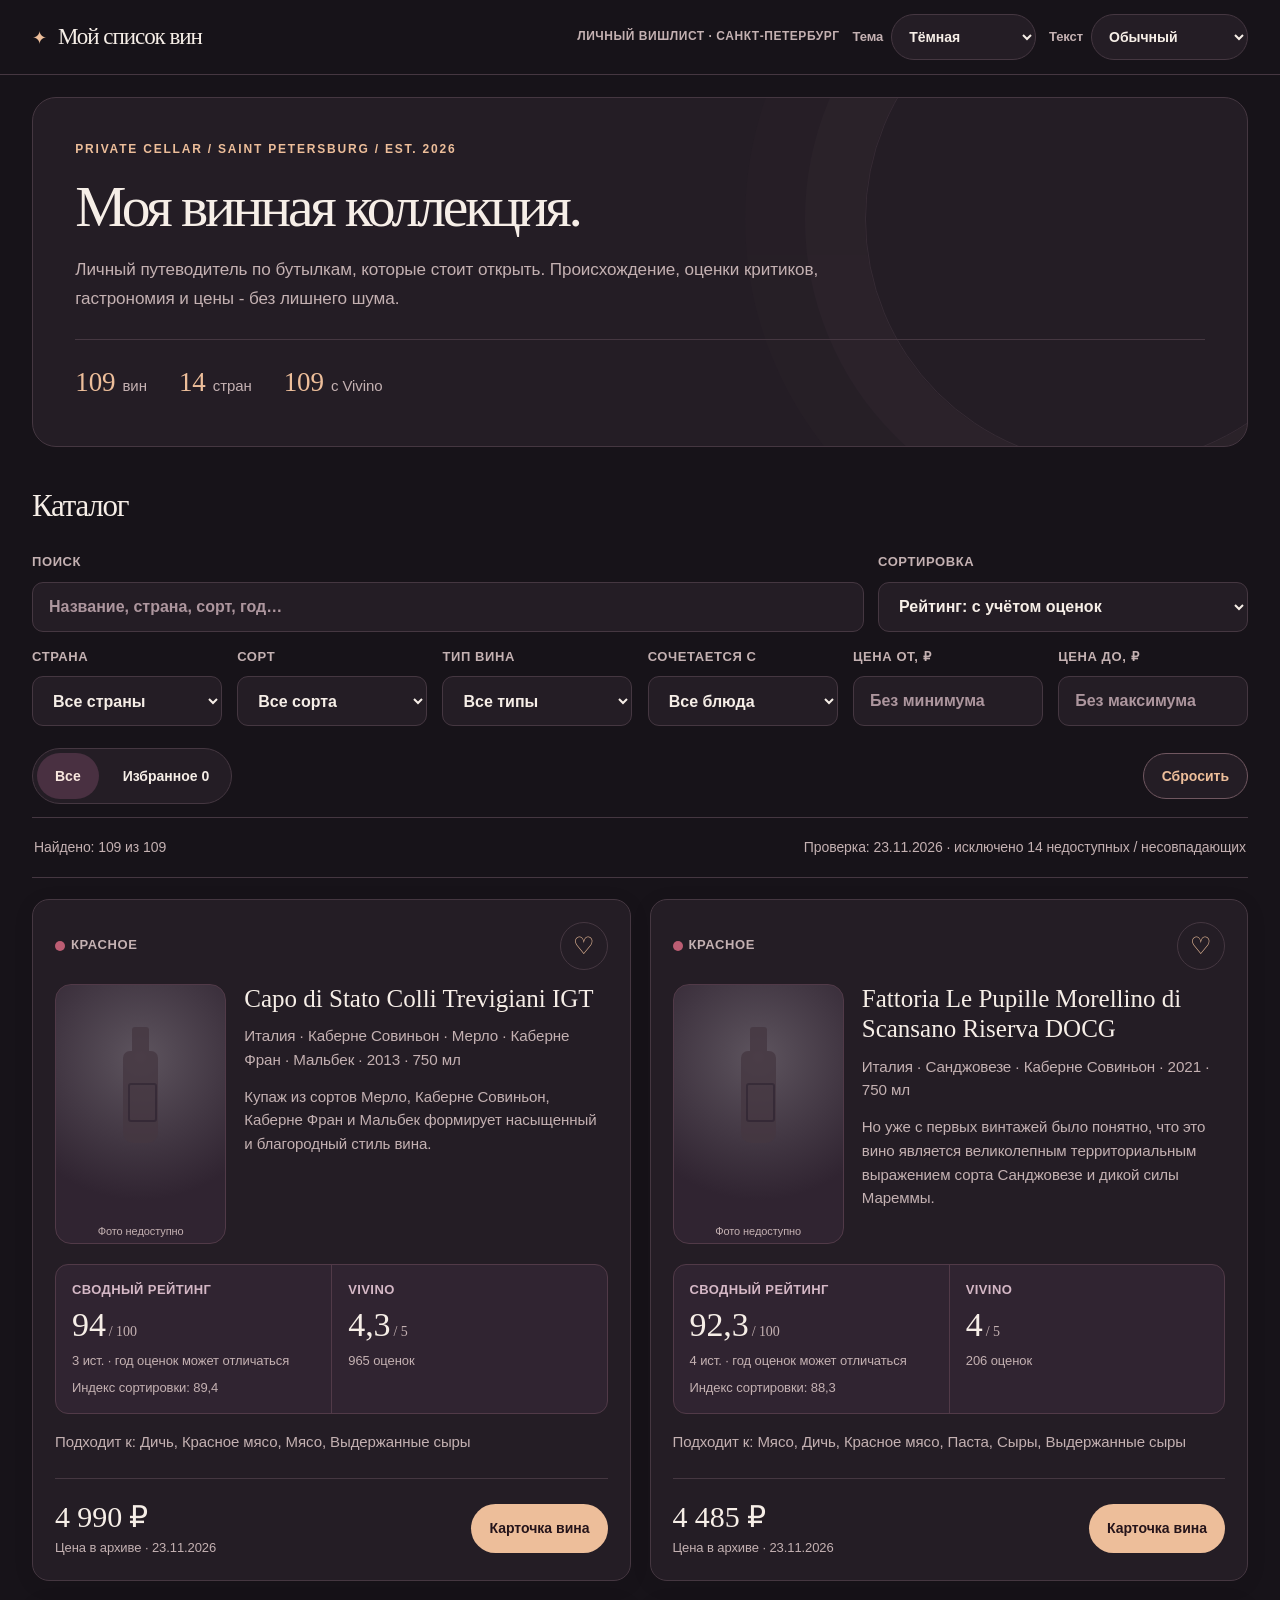
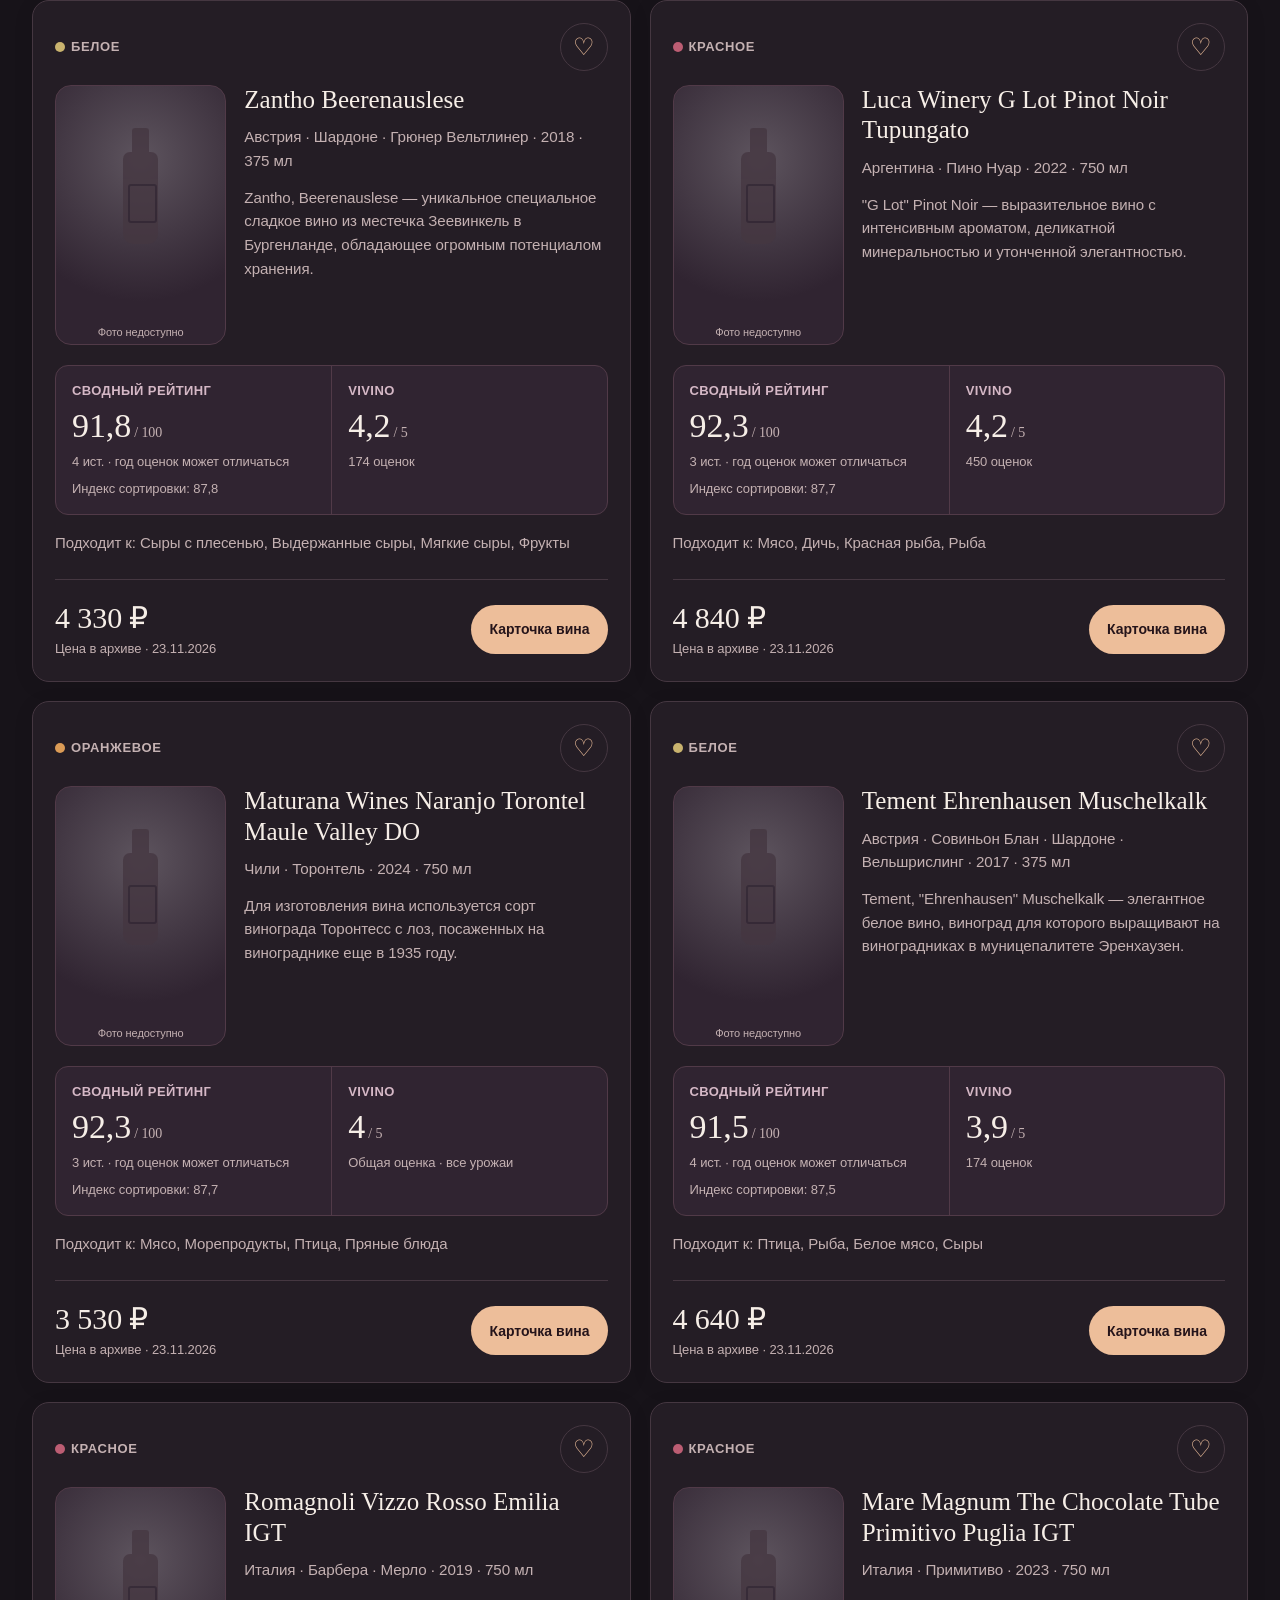
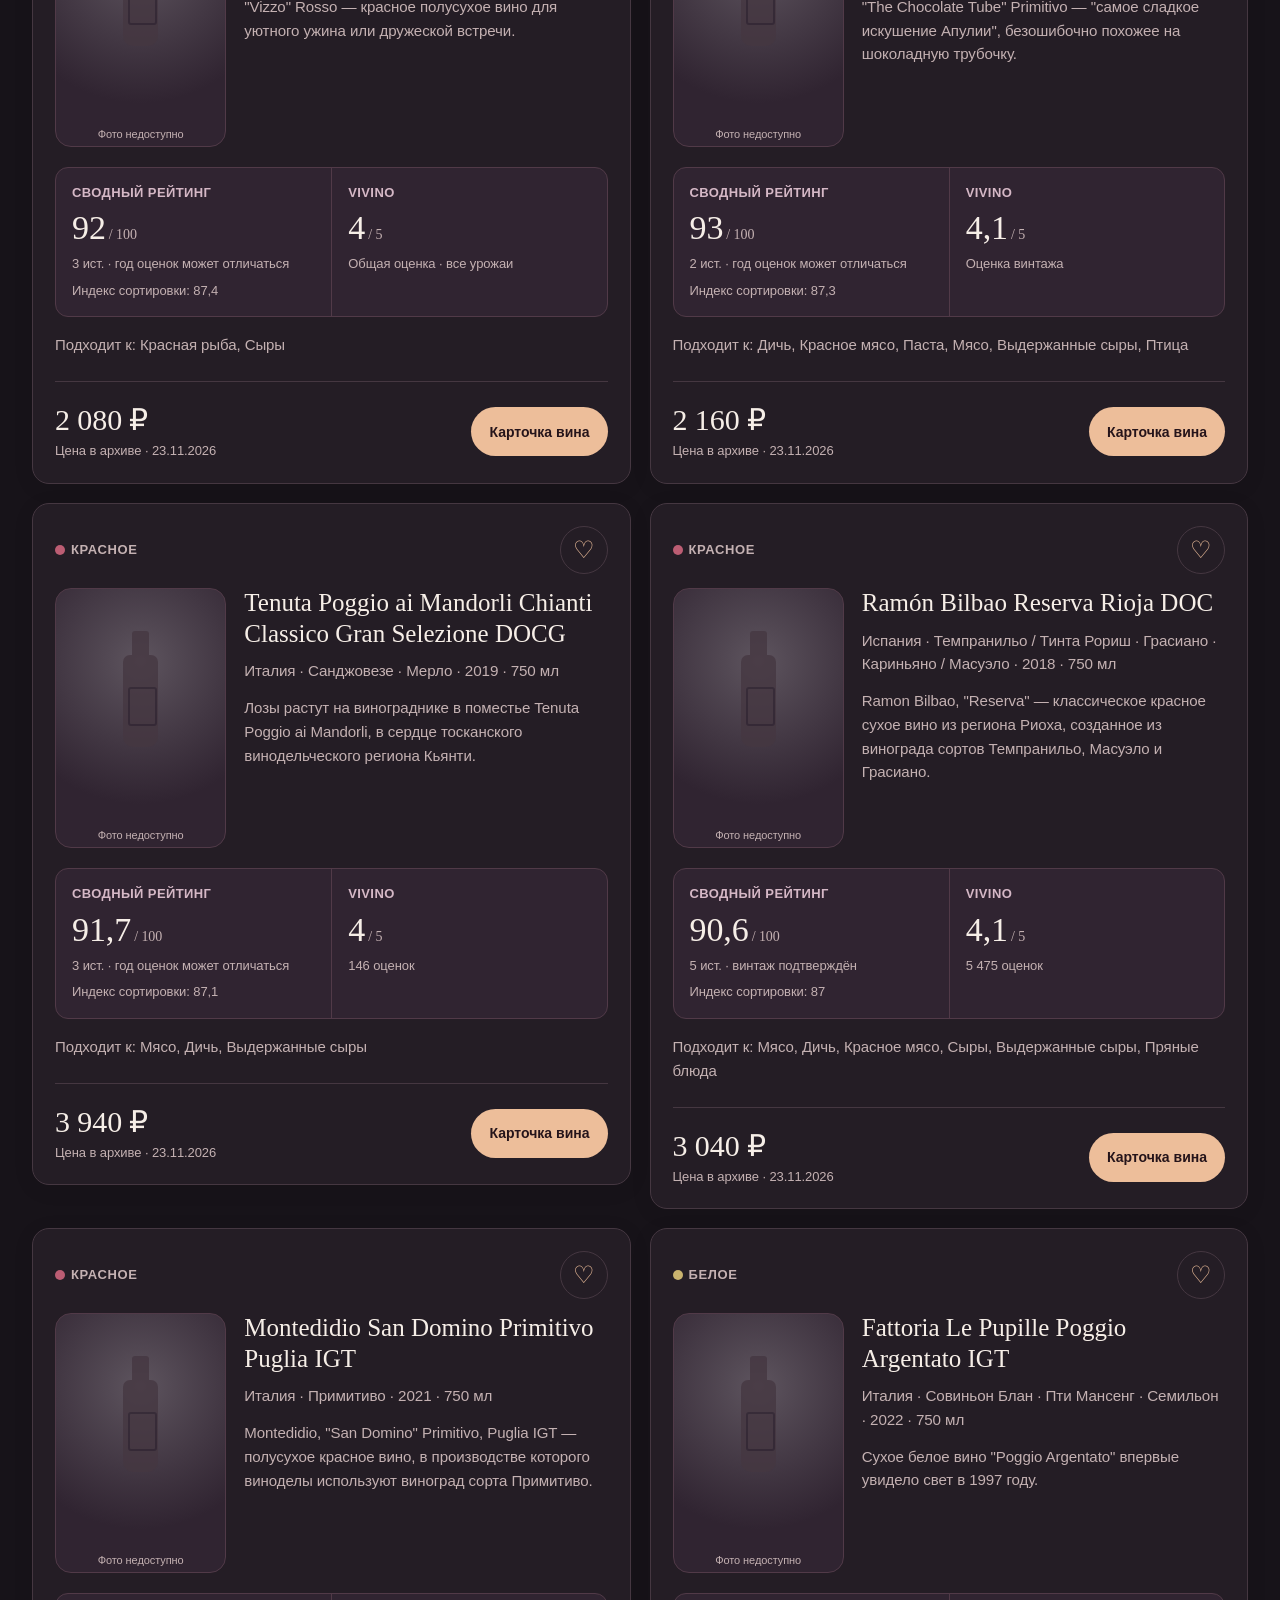
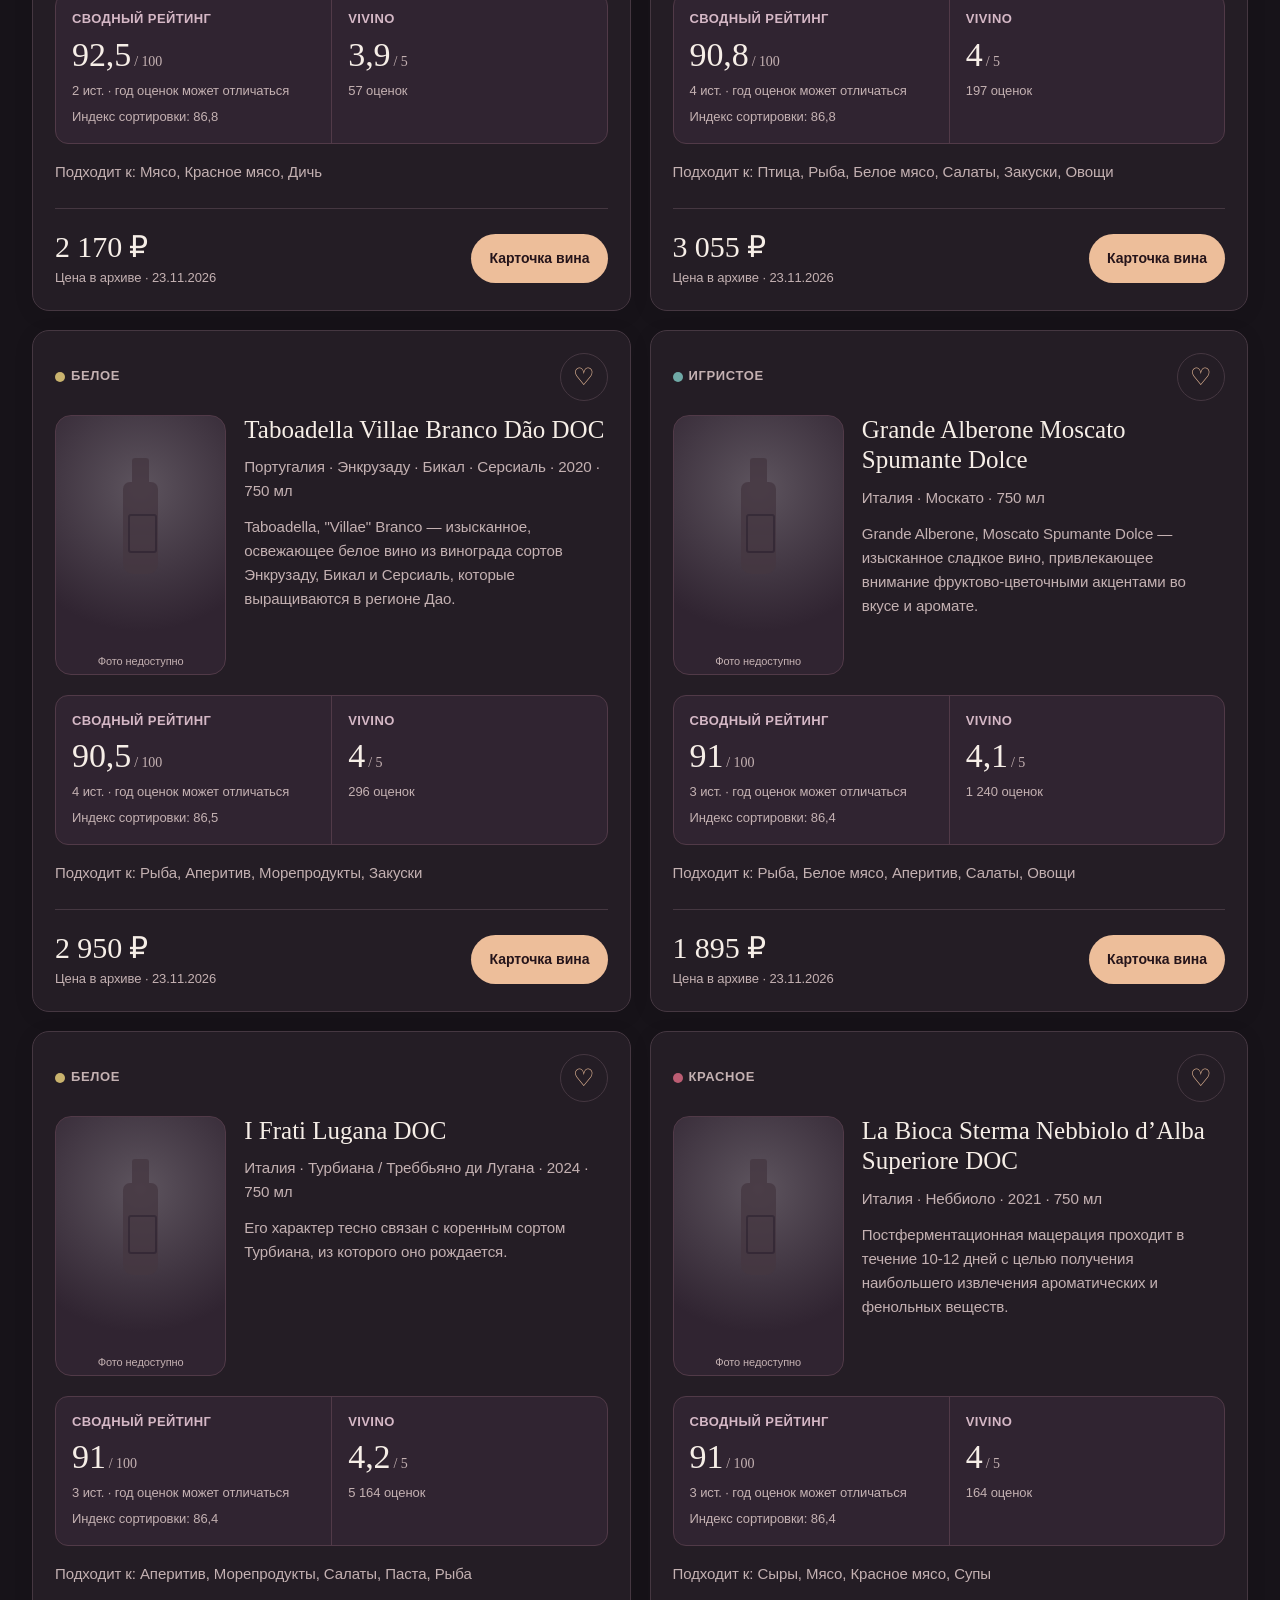
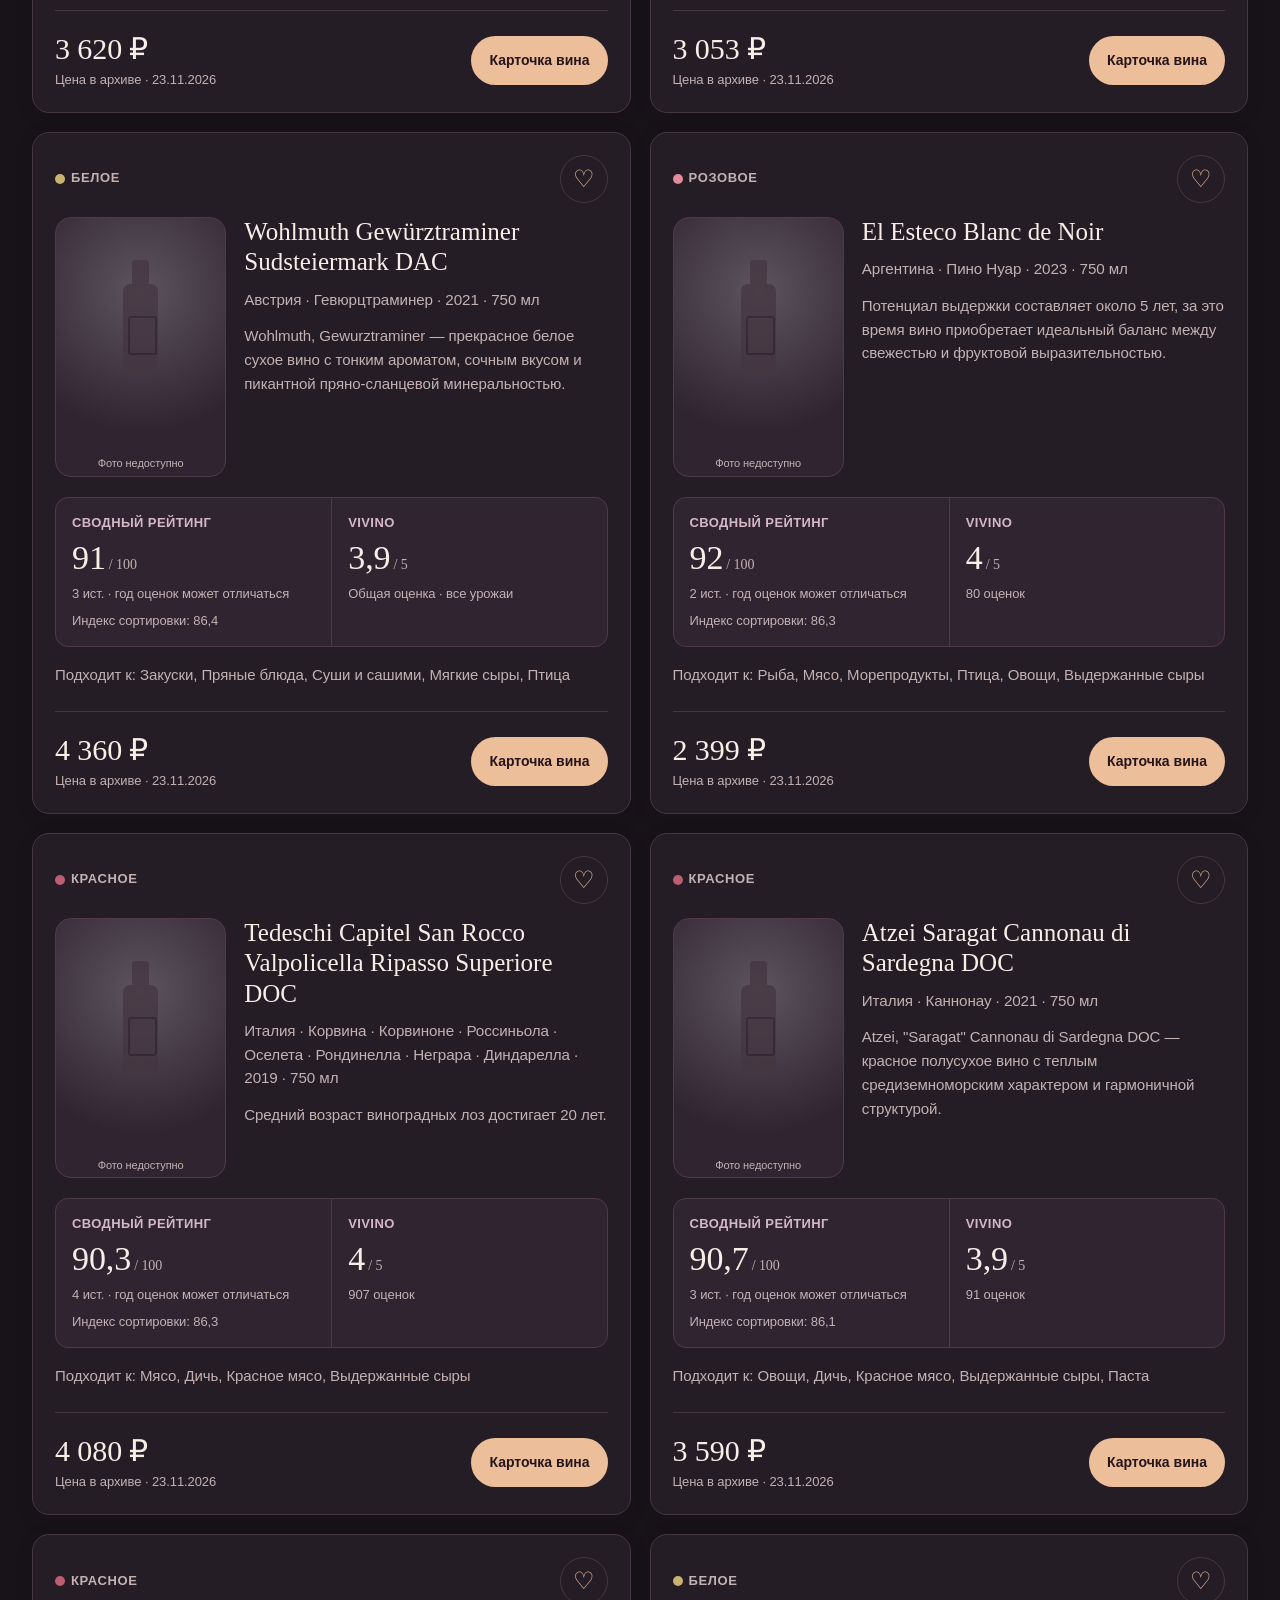
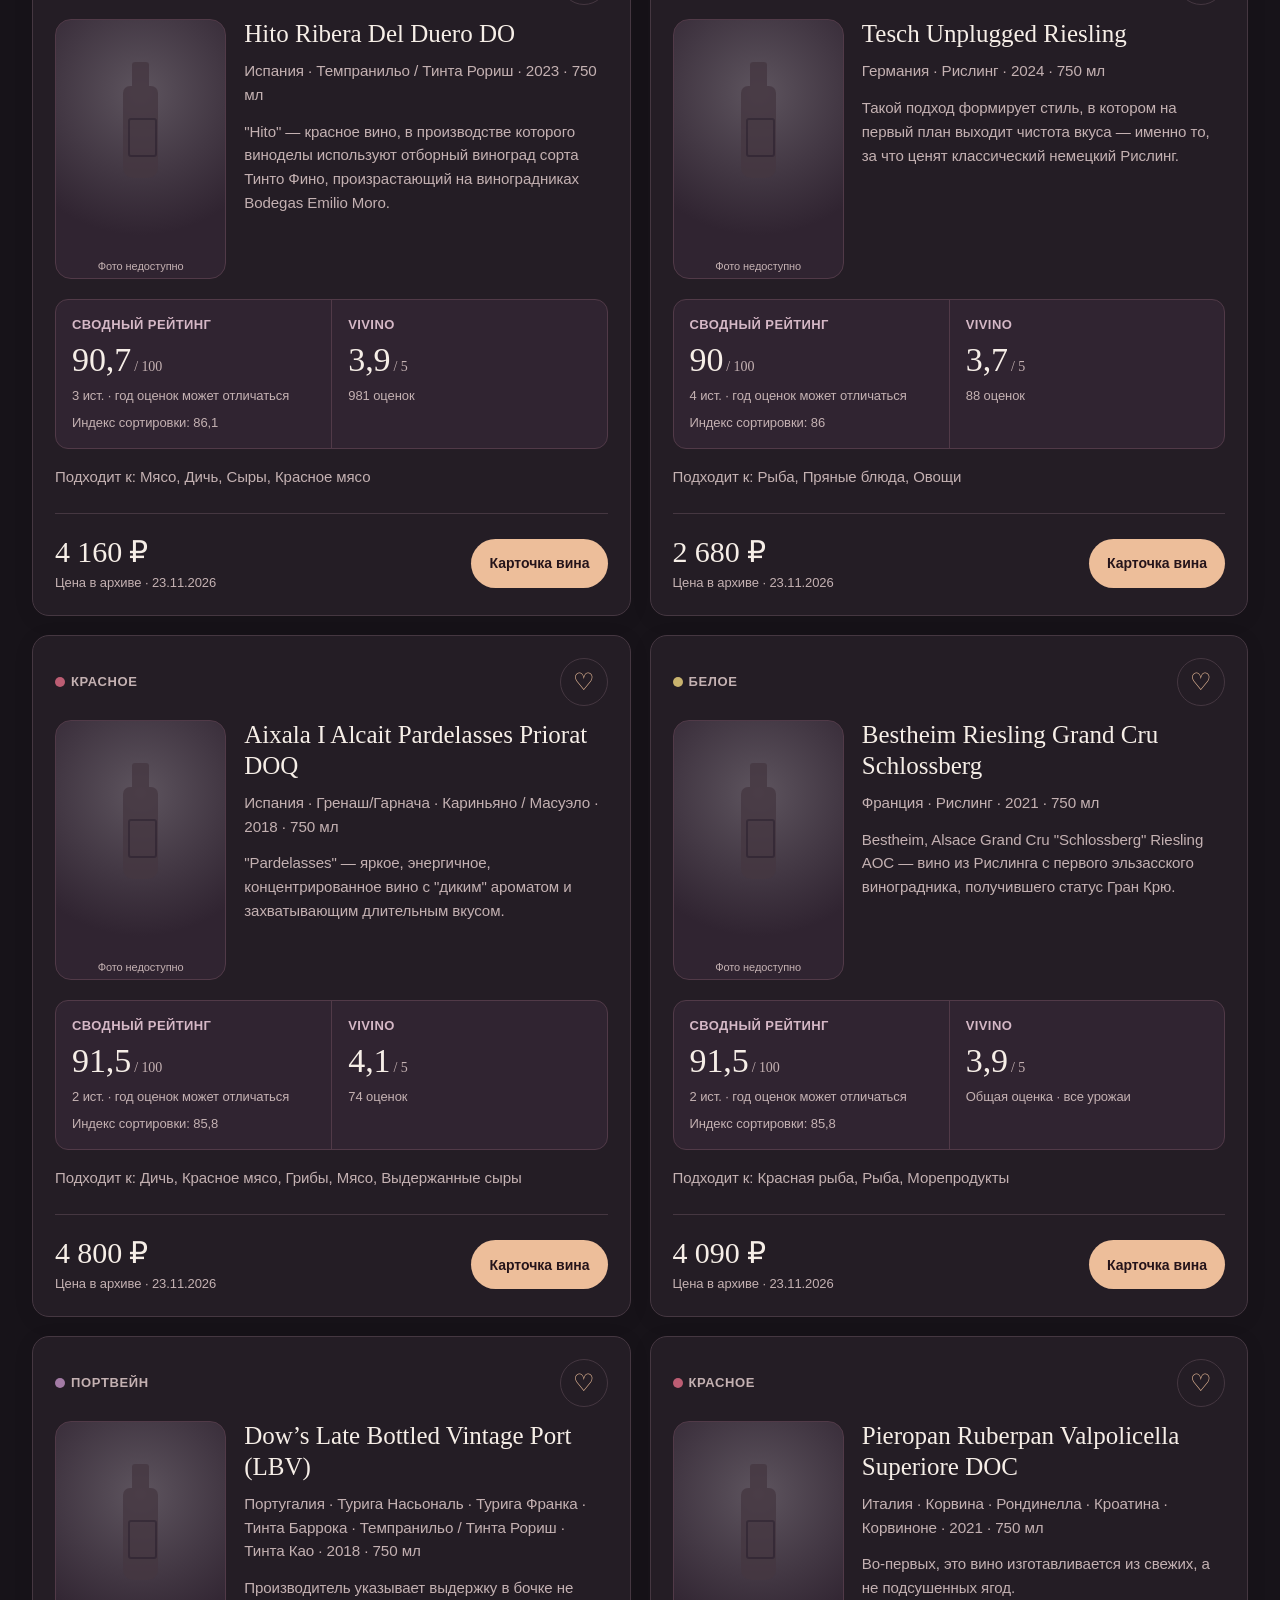
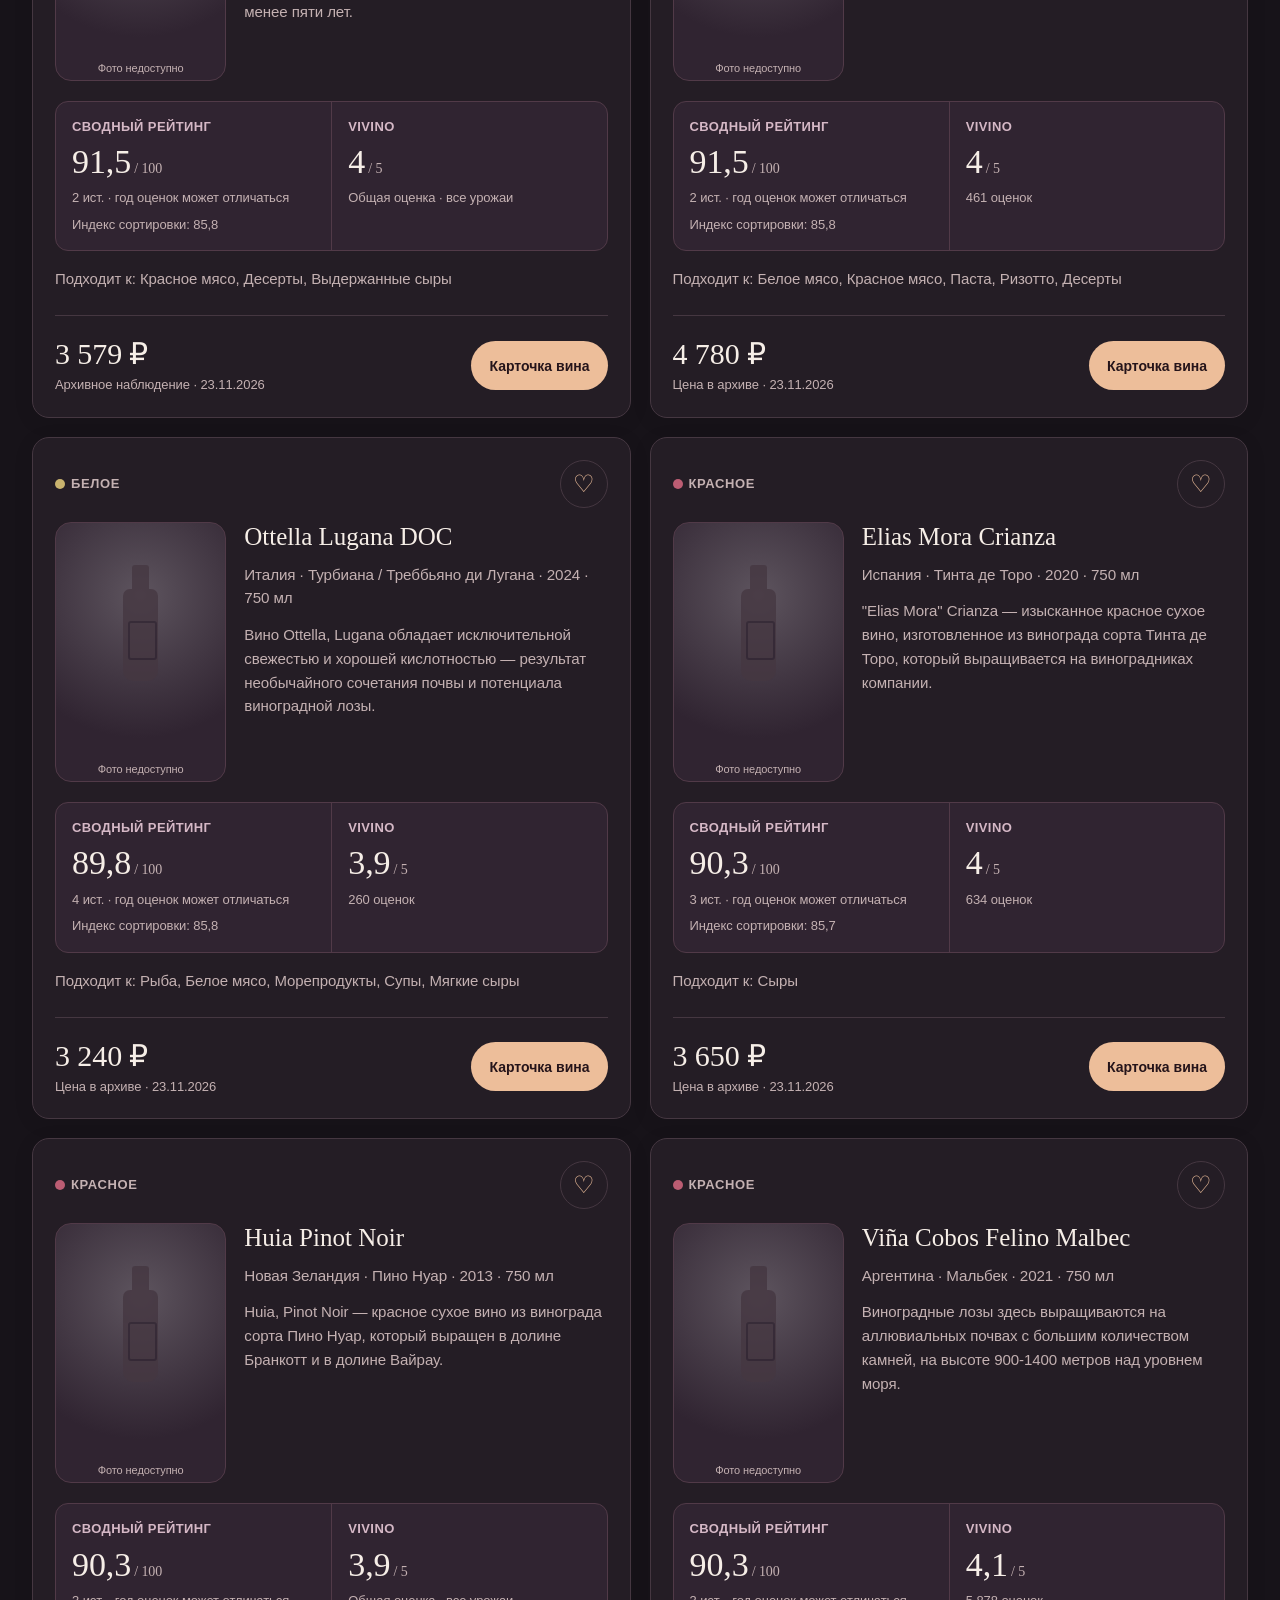
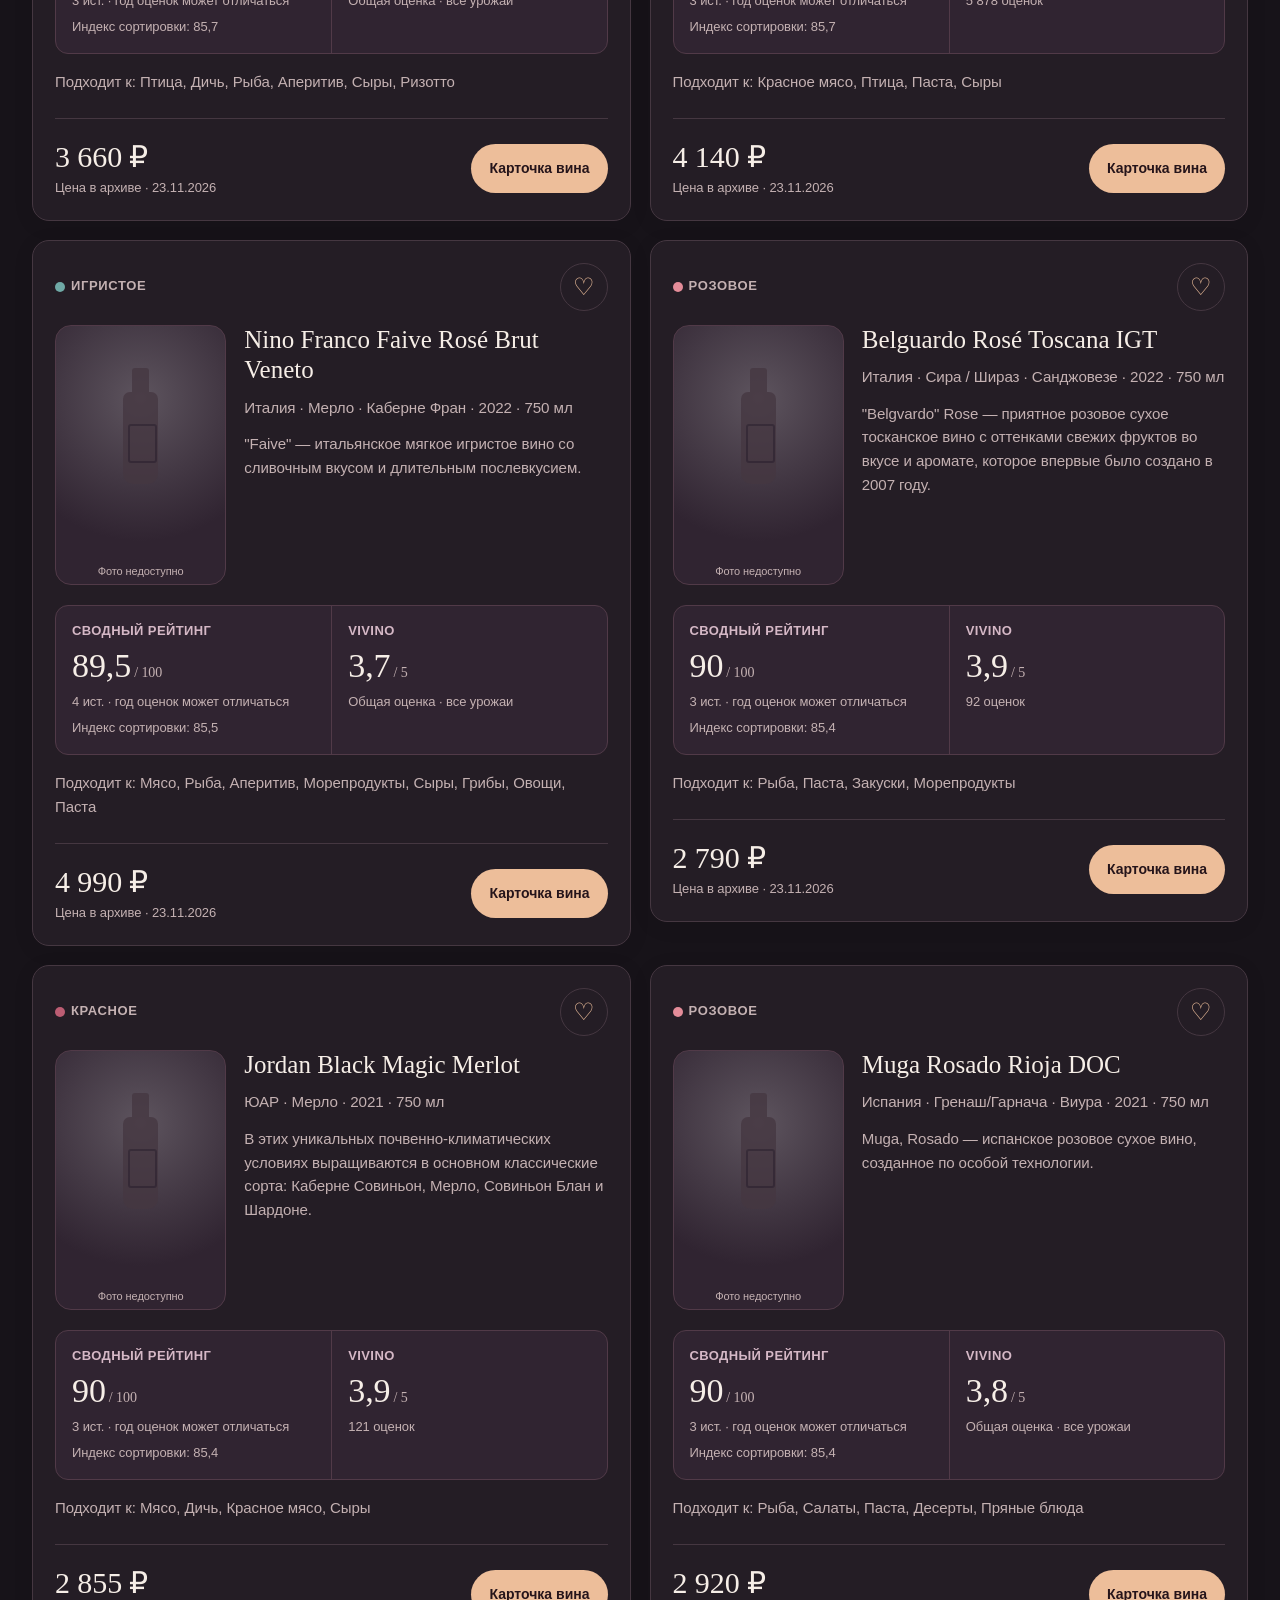
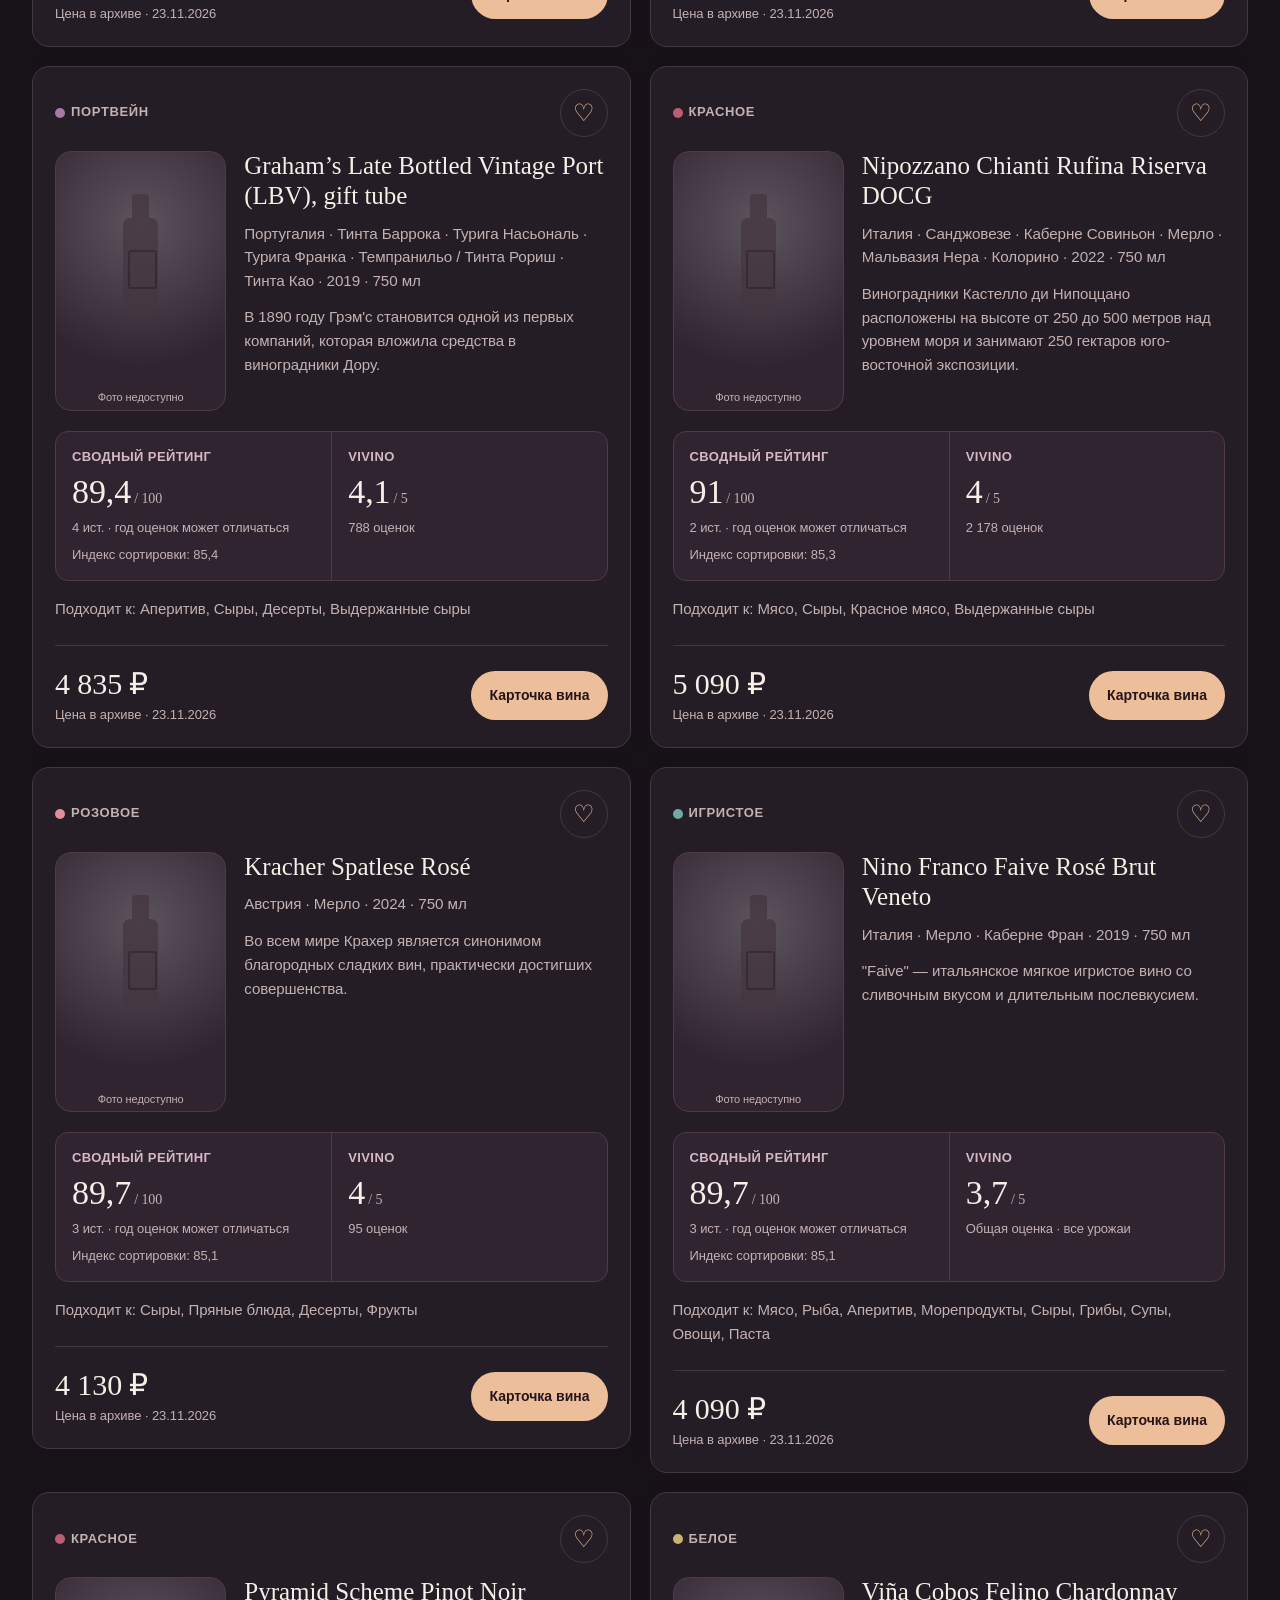
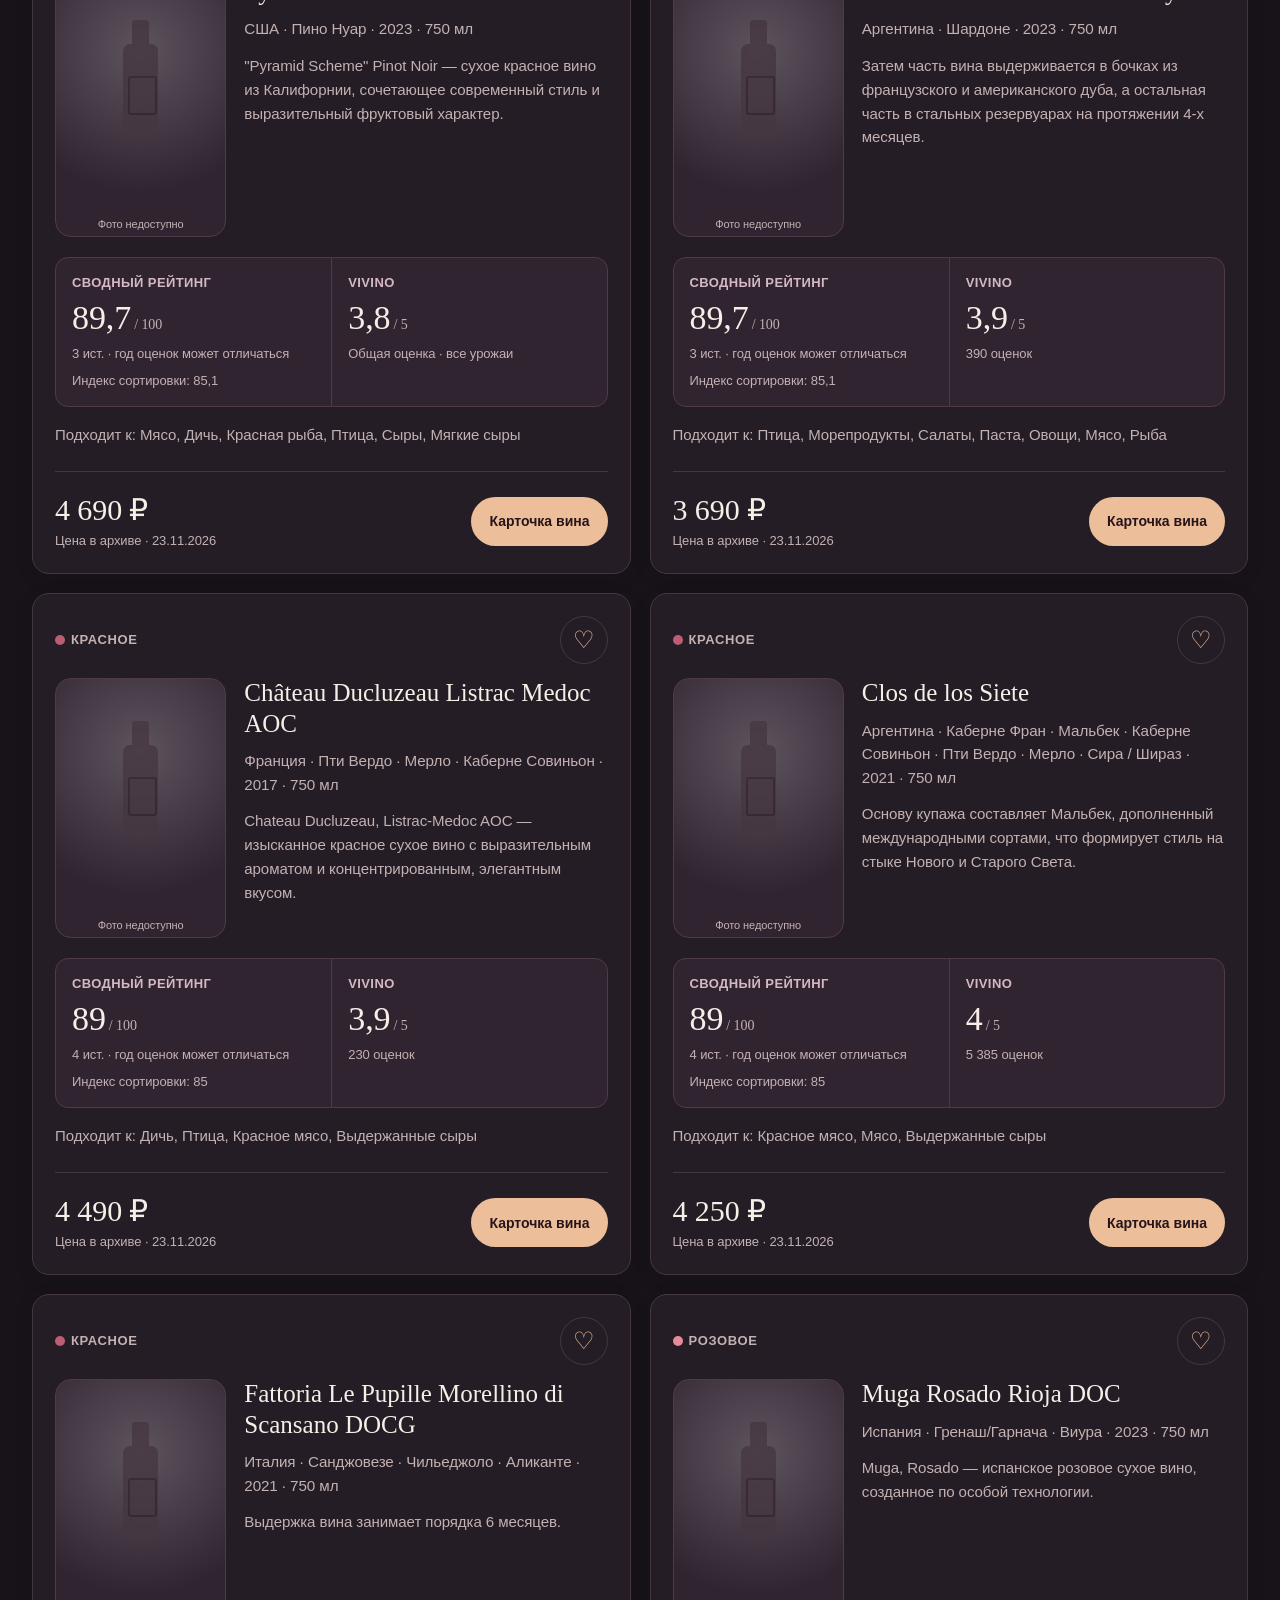
==== commit 9f00feeb: "Open rich wine detail dialogs with complete previews and restored source descriptions" ====
--- a/index.html
+++ b/index.html
@@ -136,6 +136,7 @@
       </div>
       <div class="results"><span id="result-count" role="status" aria-live="polite">Загрузка…</span><span id="update-tag"></span></div>
       <div id="cards" class="wine-grid"></div>
+      <dialog id="wine-dialog" class="wine-dialog" aria-labelledby="wine-dialog-title"><div class="wine-dialog-toolbar"><button type="button" id="wine-dialog-close" class="wine-dialog-close" aria-label="Закрыть карточку">← К каталогу</button></div><div id="wine-dialog-content" class="wine-dialog-content"></div></dialog>
       <dialog id="bottle-dialog" class="image-dialog" aria-label="Увеличенное изображение бутылки">
         <button type="button" id="bottle-dialog-close" class="image-dialog-close" aria-label="Закрыть изображение">×</button>
         <div class="image-dialog-inner">
--- a/editorial.css
+++ b/editorial.css
@@ -39,7 +39,7 @@
 .bottle-photo{filter:drop-shadow(0 7px 9px #0000002c)}
 .card-title,.card-intro .card-title{font-family:Georgia,"Times New Roman",serif;font-size:clamp(21px,2vw,27px);font-weight:500;line-height:1.19;letter-spacing:-.03em;margin:0 0 10px}
 .card-meta{font-size:12px;line-height:1.65}
-.card-description{font-size:12px;line-height:1.65;margin-top:12px;display:-webkit-box;-webkit-line-clamp:3;-webkit-box-orient:vertical;overflow:hidden}
+.card-description{font-size:12px;line-height:1.65;margin-top:12px;display:block;overflow:visible}
 .rating-box{grid-template-columns:repeat(2,minmax(0,1fr));gap:0;padding:0;border-radius:13px;overflow:hidden}
 .rating-cell{min-width:0;padding:15px 18px}
 .rating-cell+.rating-cell{border-left:1px solid var(--rating-border)}
--- a/responsive.css
+++ b/responsive.css
@@ -36,7 +36,7 @@
 .card-intro-copy{min-width:0}
 .card-title,.card-intro .card-title{font-size:calc(clamp(25px,1.25vw,33px) + var(--reading-boost));line-height:1.22;letter-spacing:-.025em;overflow-wrap:anywhere}
 .card-meta,.card-intro .card-meta{font-size:calc(clamp(14px,.25vw + 12px,18px) + var(--reading-boost));line-height:1.55;margin:0 0 13px;overflow-wrap:anywhere}
-.card-description{font-size:calc(clamp(15px,.24vw + 12px,18px) + var(--reading-boost));line-height:1.58;margin-top:12px;-webkit-line-clamp:4;overflow-wrap:anywhere}
+.card-description{font-size:calc(clamp(15px,.24vw + 12px,18px) + var(--reading-boost));line-height:1.58;margin-top:12px;overflow-wrap:anywhere}
 .bottle-media{width:100%;height:clamp(260px,14vw,360px);padding:0 0 28px;border-radius:16px;overflow:hidden}
 .bottle-view{display:block;width:100%;height:100%;margin:0;padding:7px;border:0;background:transparent;color:inherit;cursor:zoom-in;position:relative;z-index:2;min-width:0}
 .bottle-view:focus-visible{outline:3px solid var(--focus);outline-offset:-4px}
@@ -57,9 +57,11 @@
 .rating-details .rating-hint,.availability-note{font-size:calc(14px + var(--reading-boost));line-height:1.6}
 .rating-details li span{max-width:65%;min-width:0;overflow-wrap:anywhere}
 .rating-details li strong{min-width:0;overflow-wrap:anywhere}
-.characteristics li{align-items:flex-start}
-.characteristics li span{max-width:30%;min-width:0}
-.characteristics li strong{max-width:68%;text-align:left;font-size:calc(15px + var(--reading-boost));line-height:1.55;overflow-wrap:anywhere;word-break:normal;font-weight:450}
+/* Fixed two-column detail grid: short values start at the same left edge as long text.
+   The generic rating-details flex layout must not push details to the right. */
+.characteristics li{display:grid;grid-template-columns:minmax(112px,30%) minmax(0,1fr);column-gap:clamp(12px,1.4vw,24px);align-items:start;justify-content:initial}
+.characteristics li span{width:auto;min-width:0;max-width:none;color:var(--sub);font-weight:600}
+.characteristics li strong{display:block;width:auto;min-width:0;max-width:none;text-align:left;white-space:normal;font-size:calc(15px + var(--reading-boost));line-height:1.55;overflow-wrap:anywhere;word-break:normal;font-weight:450}
 .card-pairings{font-size:calc(15px + var(--reading-boost));line-height:1.6;margin:16px 0 24px}
 .card-bottom{padding-top:20px;align-items:center;flex-wrap:wrap}
 .price-main{font-size:clamp(30px,1.7vw,40px)}
@@ -86,7 +88,7 @@
  .wine-grid{grid-template-columns:1fr}
  .card-intro{grid-template-columns:minmax(150px,26%) minmax(0,1fr)}
  .bottle-media{height:285px}
- .card-description{-webkit-line-clamp:5}
+
 }
 @media(max-width:800px){
  .header-inner{min-height:76px}
@@ -119,7 +121,7 @@
  .bottle-media{width:100%;height:310px;padding-bottom:29px}
  .bottle-photo.landscape-source{object-fit:cover}
  .card-title,.card-intro .card-title{font-size:calc(26px + var(--reading-boost))}
- .card-description{-webkit-line-clamp:4}
+
  .rating-cell{padding:15px 13px}
  .rating-label{font-size:calc(12px + var(--reading-boost))}
  .rating-value{font-size:35px}
@@ -129,8 +131,9 @@
  .rating-details li{flex-wrap:wrap;gap:4px}
  .rating-details li span{max-width:100%;width:100%}
  .rating-details li strong{max-width:100%;width:100%}
- .characteristics li span{max-width:100%}
- .characteristics li strong{max-width:100%}
+ /* Narrow screens stack the label above its value to keep descriptions readable. */
+ .characteristics li{grid-template-columns:minmax(0,1fr);row-gap:4px}
+ .characteristics li span,.characteristics li strong{width:auto;max-width:none}
 }
 @media(max-width:380px){
  .filters{grid-template-columns:1fr}
@@ -148,3 +151,40 @@
 .image-dialog-title{font-size:calc(16px + var(--reading-boost));text-align:center;max-width:78ch;line-height:1.45}
 .image-dialog-close{position:absolute;right:10px;top:10px;display:grid;place-items:center;min-width:44px;min-height:44px;border-radius:50%;background:var(--rating-bg);color:var(--ink);border:1px solid var(--line);font-size:28px;cursor:pointer;z-index:2}
 @media(prefers-reduced-motion:reduce){.wine-card:hover{transform:none}}
+
+/* Complete preview text; details are presented in a dedicated responsive dialog. */
+.card-description{display:block;overflow:visible;-webkit-box-orient:initial}
+.wine-card[data-wine-id]{cursor:pointer}
+.wine-title-button{background:none;border:0;padding:0;font:inherit;color:inherit;text-align:left;cursor:pointer;overflow-wrap:anywhere}
+.wine-title-button:hover{text-decoration:underline;text-underline-offset:4px}
+.wine-open{border:0;cursor:pointer}
+.wine-dialog{width:min(1020px,calc(100% - 48px));max-width:none;max-height:92dvh;overflow:auto;overscroll-behavior:contain;margin:auto;padding:0;border:1px solid var(--line);border-radius:22px;background:var(--white);color:var(--ink);box-shadow:0 28px 100px #0008}
+.wine-dialog::backdrop{background:#08060bd9}
+body:has(.wine-dialog[open]){overflow:hidden}
+.wine-dialog-toolbar{position:sticky;top:0;z-index:4;display:flex;justify-content:flex-start;padding:14px clamp(20px,4vw,42px);background:var(--white);border-bottom:1px solid var(--line)}
+.wine-dialog-close{min-height:44px;padding:8px 16px;border:1px solid var(--line);border-radius:999px;background:var(--rating-bg);color:var(--ink);font-weight:650}
+.wine-dialog-content{padding:clamp(22px,4vw,48px);min-width:0;font-size:calc(16px + var(--reading-boost));line-height:1.7;overflow-wrap:anywhere}
+.wine-detail-hero{display:grid;grid-template-columns:minmax(170px,30%) minmax(0,1fr);gap:clamp(20px,4vw,48px);align-items:center;margin-bottom:30px}
+.wine-detail-hero .bottle-media{height:clamp(300px,32vw,440px);width:100%}
+.wine-detail-heading{min-width:0}
+.wine-detail-heading h2{font-family:Georgia,serif;font-size:calc(clamp(29px,3vw,48px) + var(--reading-boost));line-height:1.12;margin:12px 0 16px;font-weight:500}
+.wine-detail-price{display:flex;flex-wrap:wrap;gap:14px;align-items:center;margin-top:24px}
+.wine-detail-price>div{flex:1 1 155px;min-width:0}
+.wine-detail-section{border-top:1px solid var(--line);padding-top:24px;margin-top:30px}
+.wine-detail-section h3{font-family:Georgia,serif;font-size:calc(25px + var(--reading-boost));line-height:1.25;font-weight:500;margin:0 0 18px}
+.wine-detail-section p{margin:0 0 12px}
+.wine-facts{display:grid;grid-template-columns:repeat(auto-fit,minmax(min(100%,185px),1fr));gap:12px}
+.wine-fact{padding:14px 16px;background:var(--rating-bg);border:1px solid var(--rating-border);border-radius:12px;min-width:0}
+.wine-fact span,.detail-note{color:var(--sub);font-size:calc(14px + var(--reading-boost))}
+.wine-fact p{margin:4px 0 0;font-weight:550;line-height:1.45}
+.wine-tasting{display:grid;grid-template-columns:repeat(auto-fit,minmax(min(100%,235px),1fr));gap:20px}
+.wine-tasting h4{font-size:calc(16px + var(--reading-boost));margin:0 0 8px}
+.wine-description p{max-width:76ch;line-height:1.8;white-space:normal}
+.wine-dialog-content>.detail-note{margin-top:24px}
+@media(max-width:640px){
+ .wine-dialog{width:100%;max-height:100dvh;height:100dvh;border:0;border-radius:0}
+ .wine-detail-hero{grid-template-columns:minmax(0,1fr);gap:20px}
+ .wine-detail-hero .bottle-media{height:300px;max-width:310px;margin-inline:auto}
+ .wine-dialog-content{padding:22px}
+ .wine-detail-heading h2{font-size:calc(32px + var(--reading-boost))}
+}
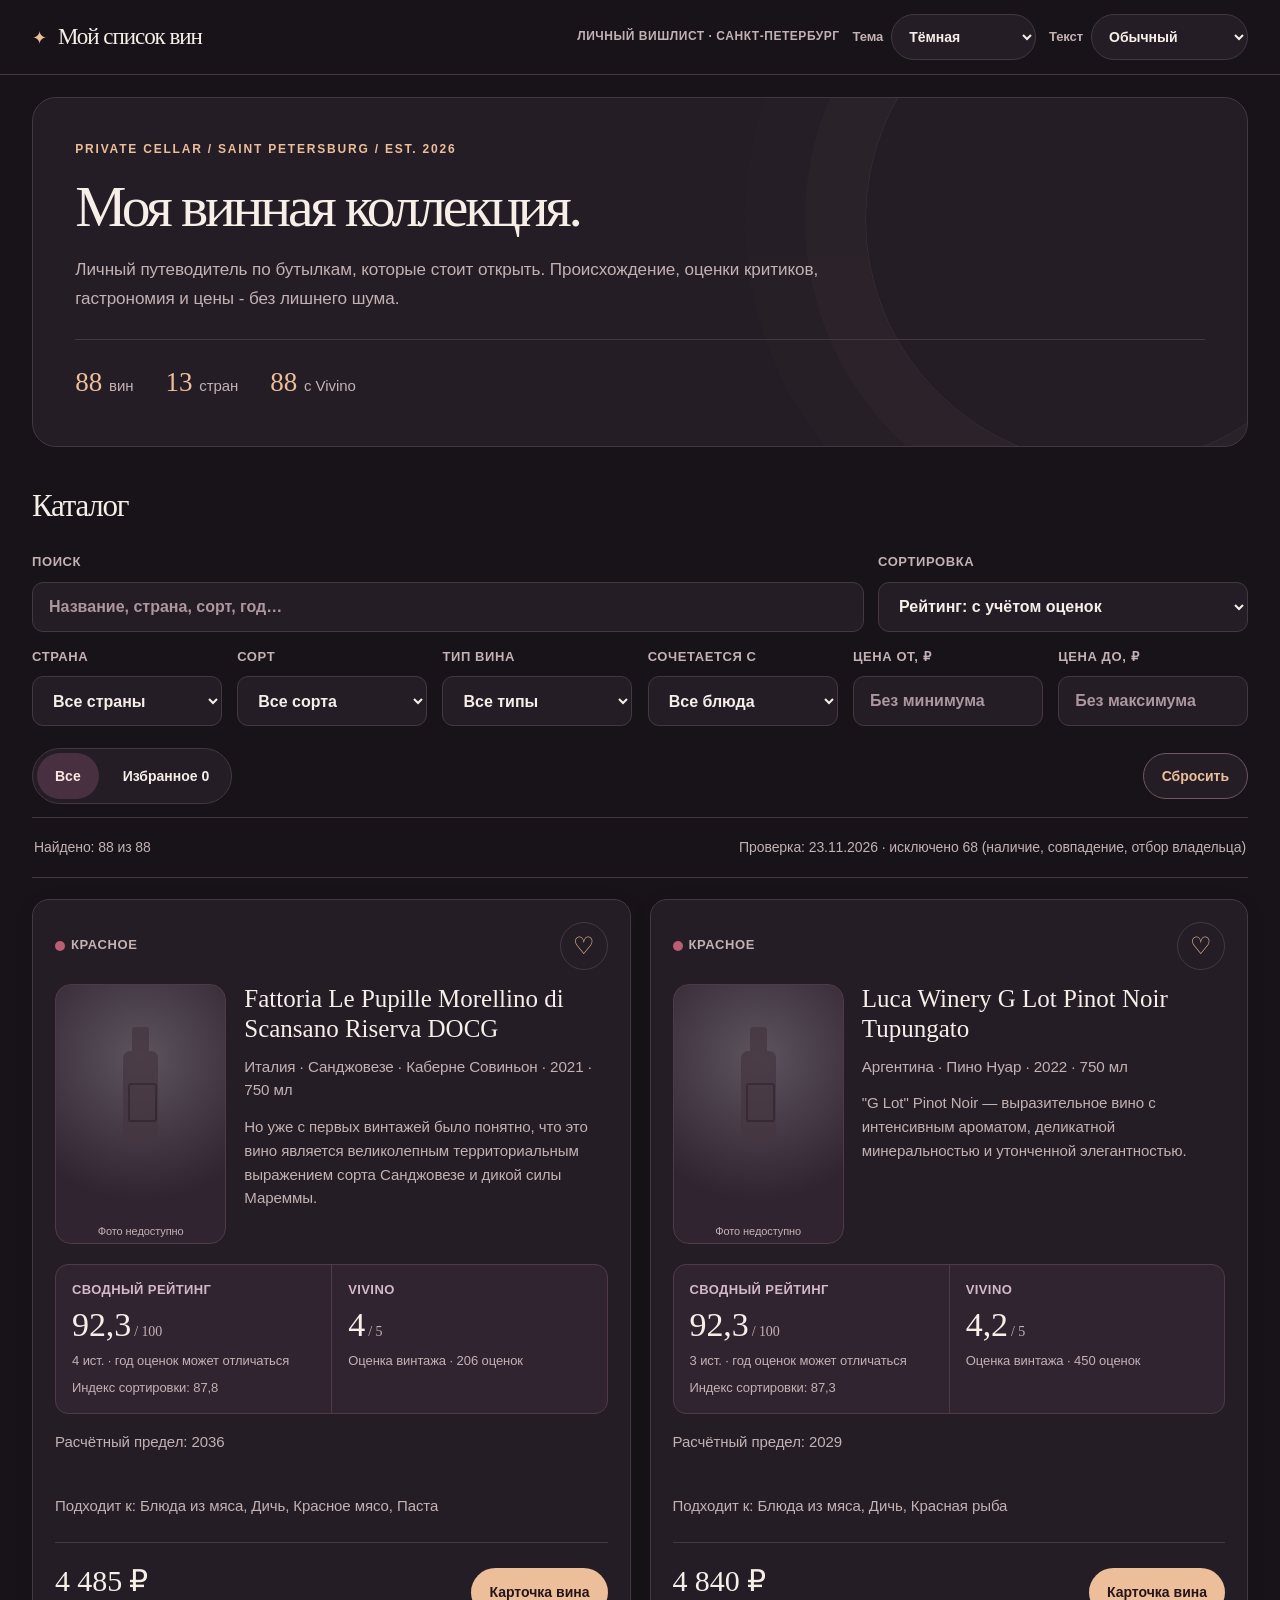
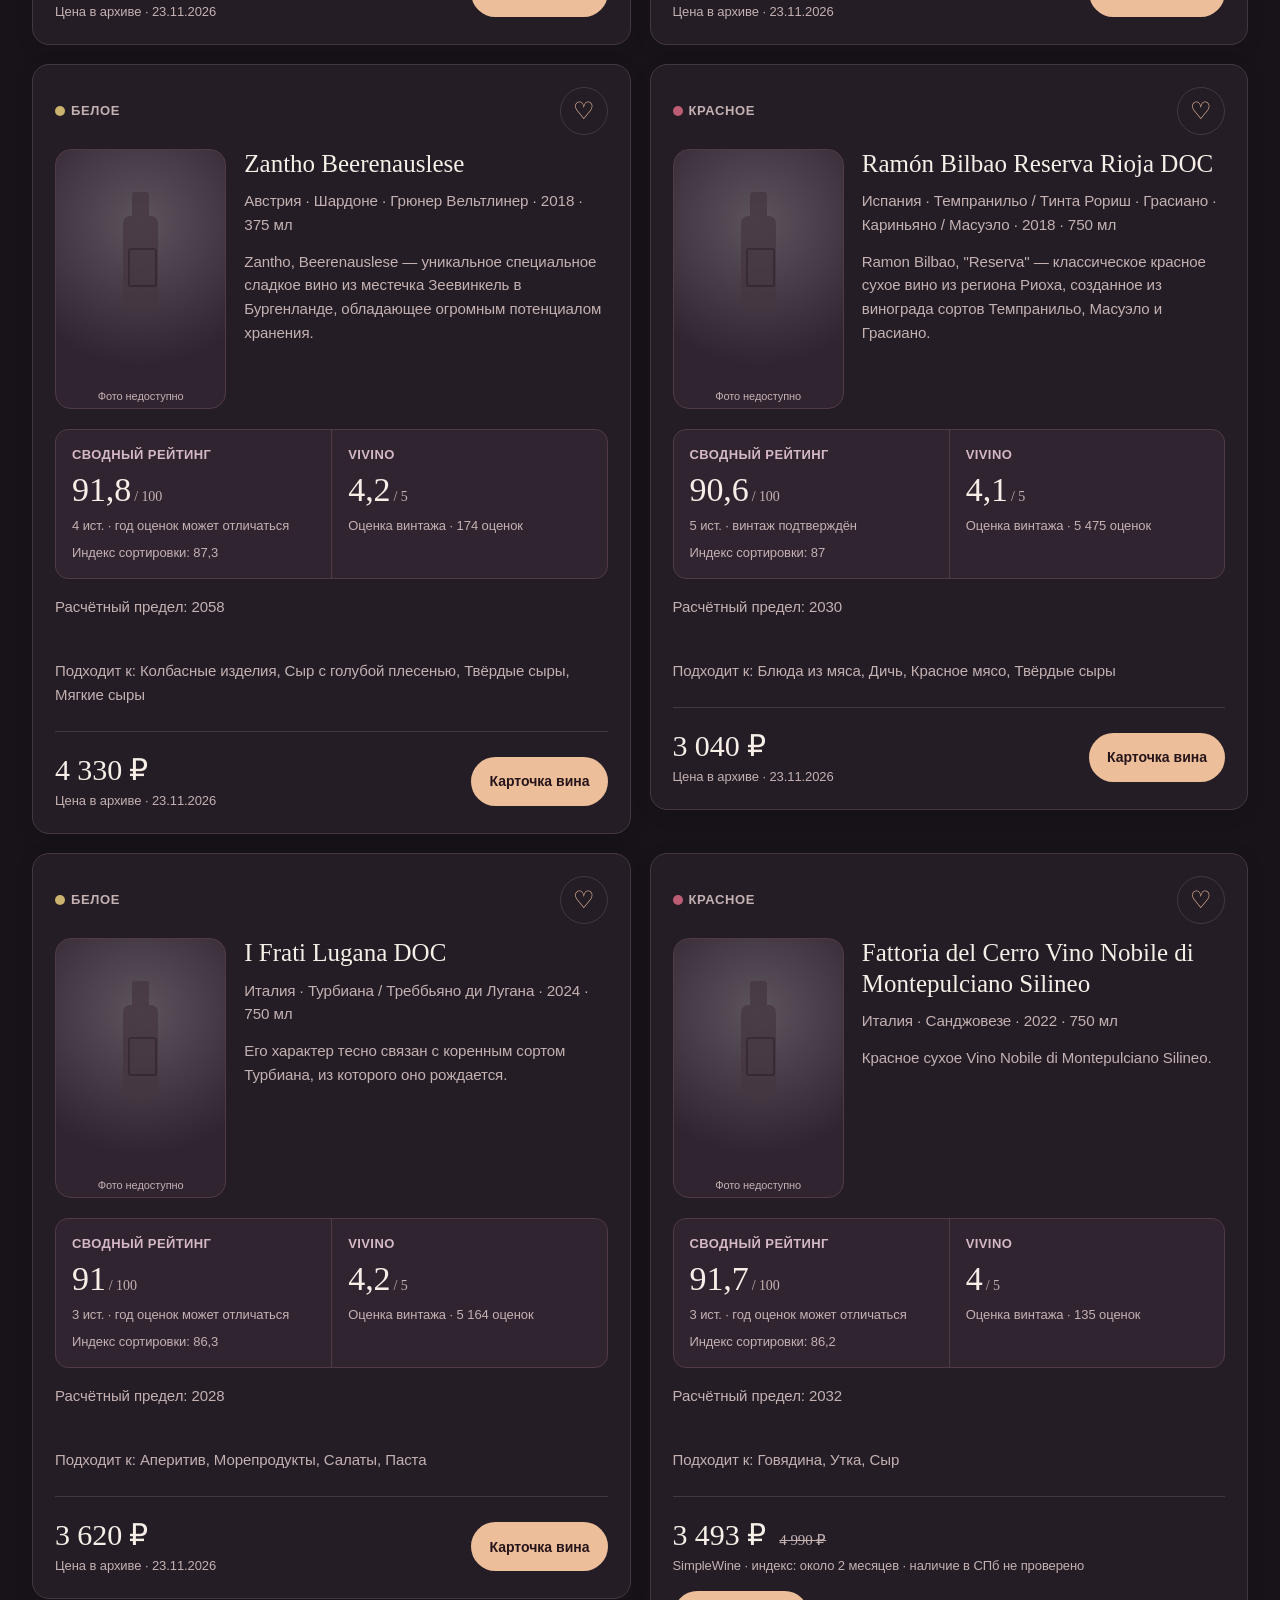
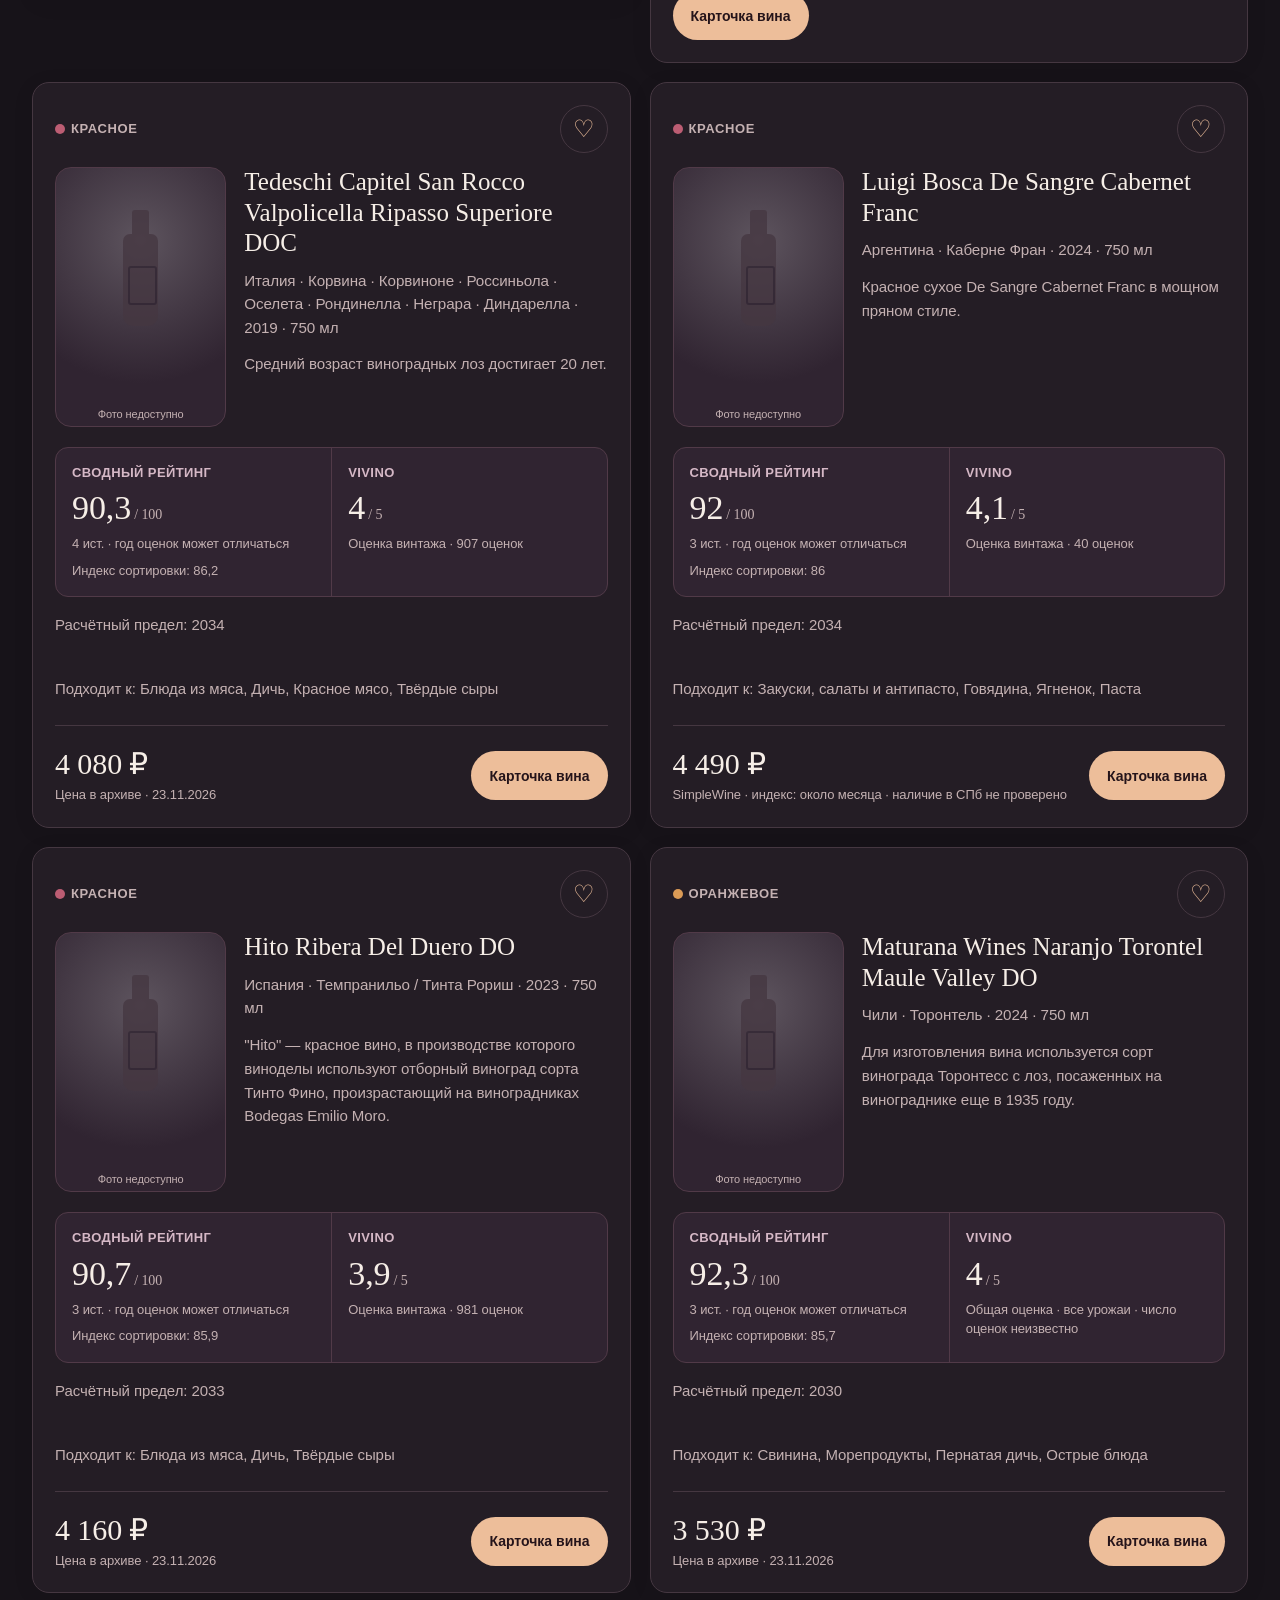
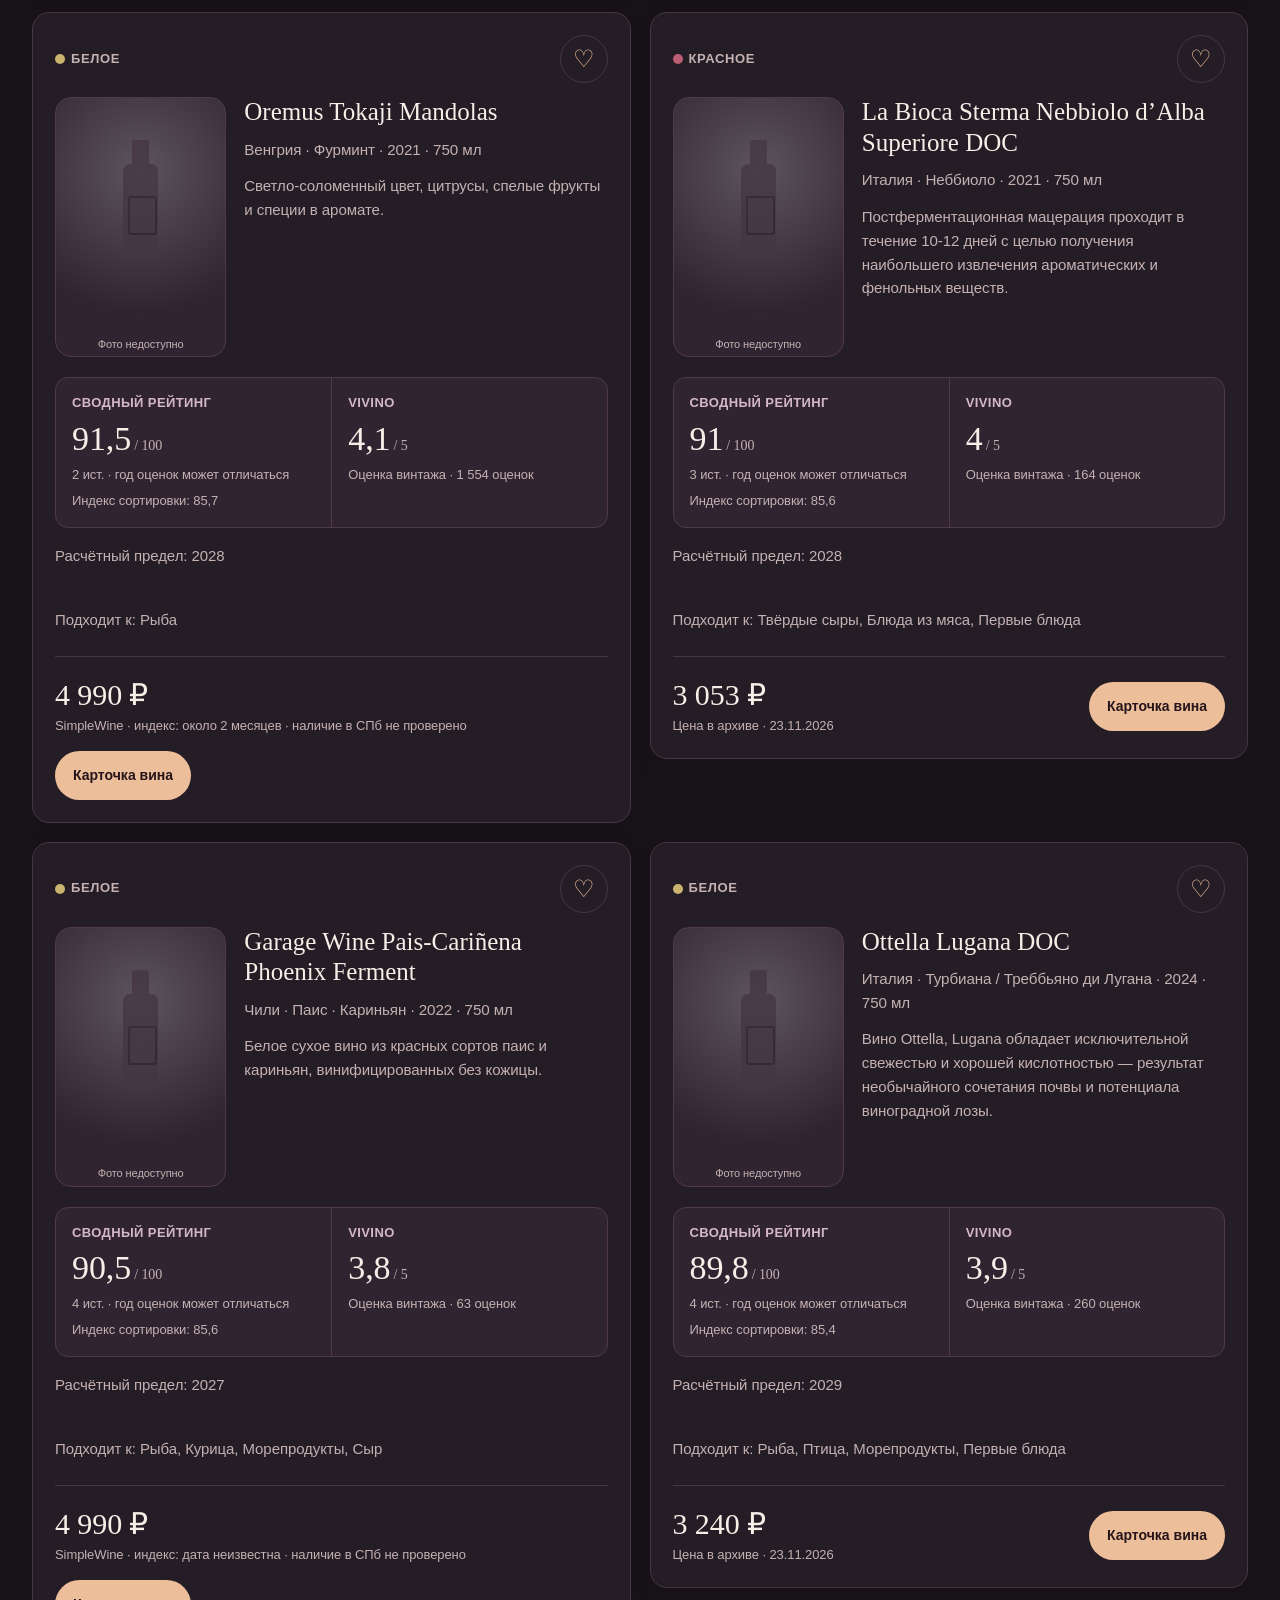
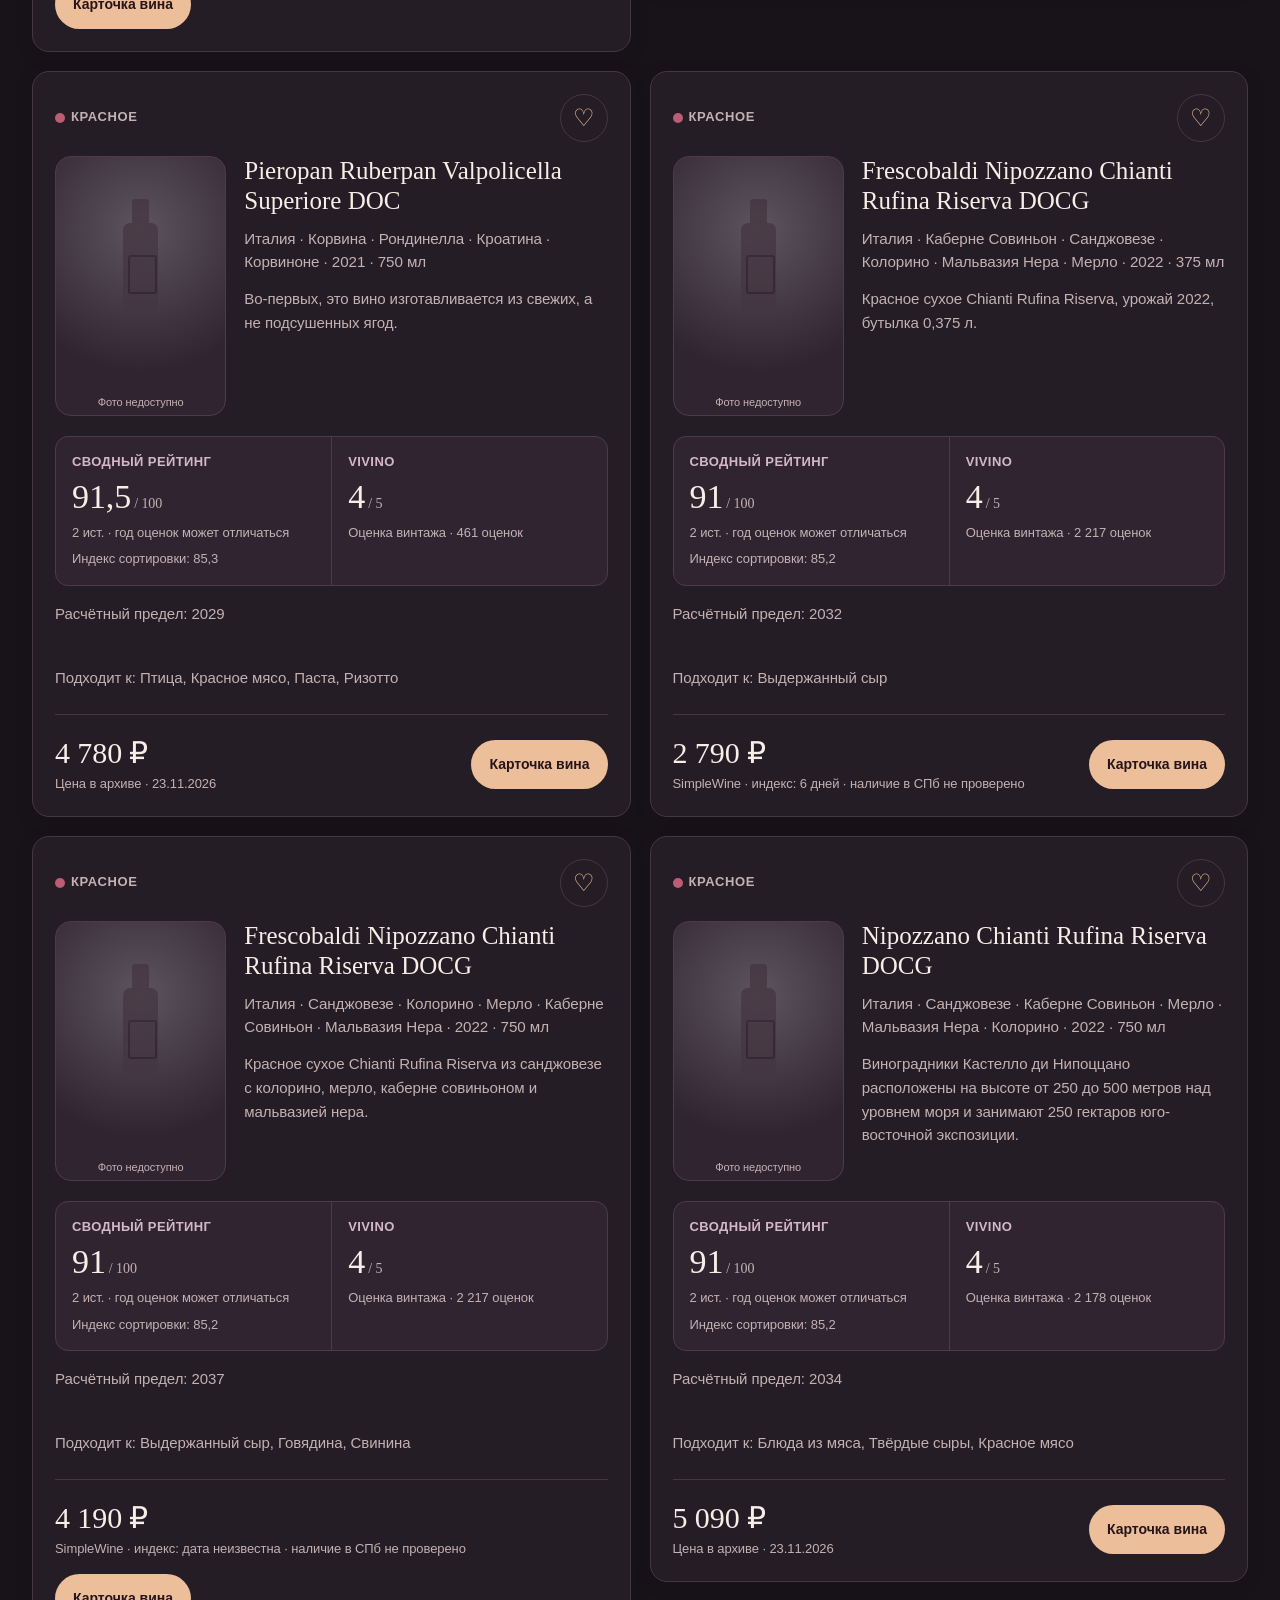
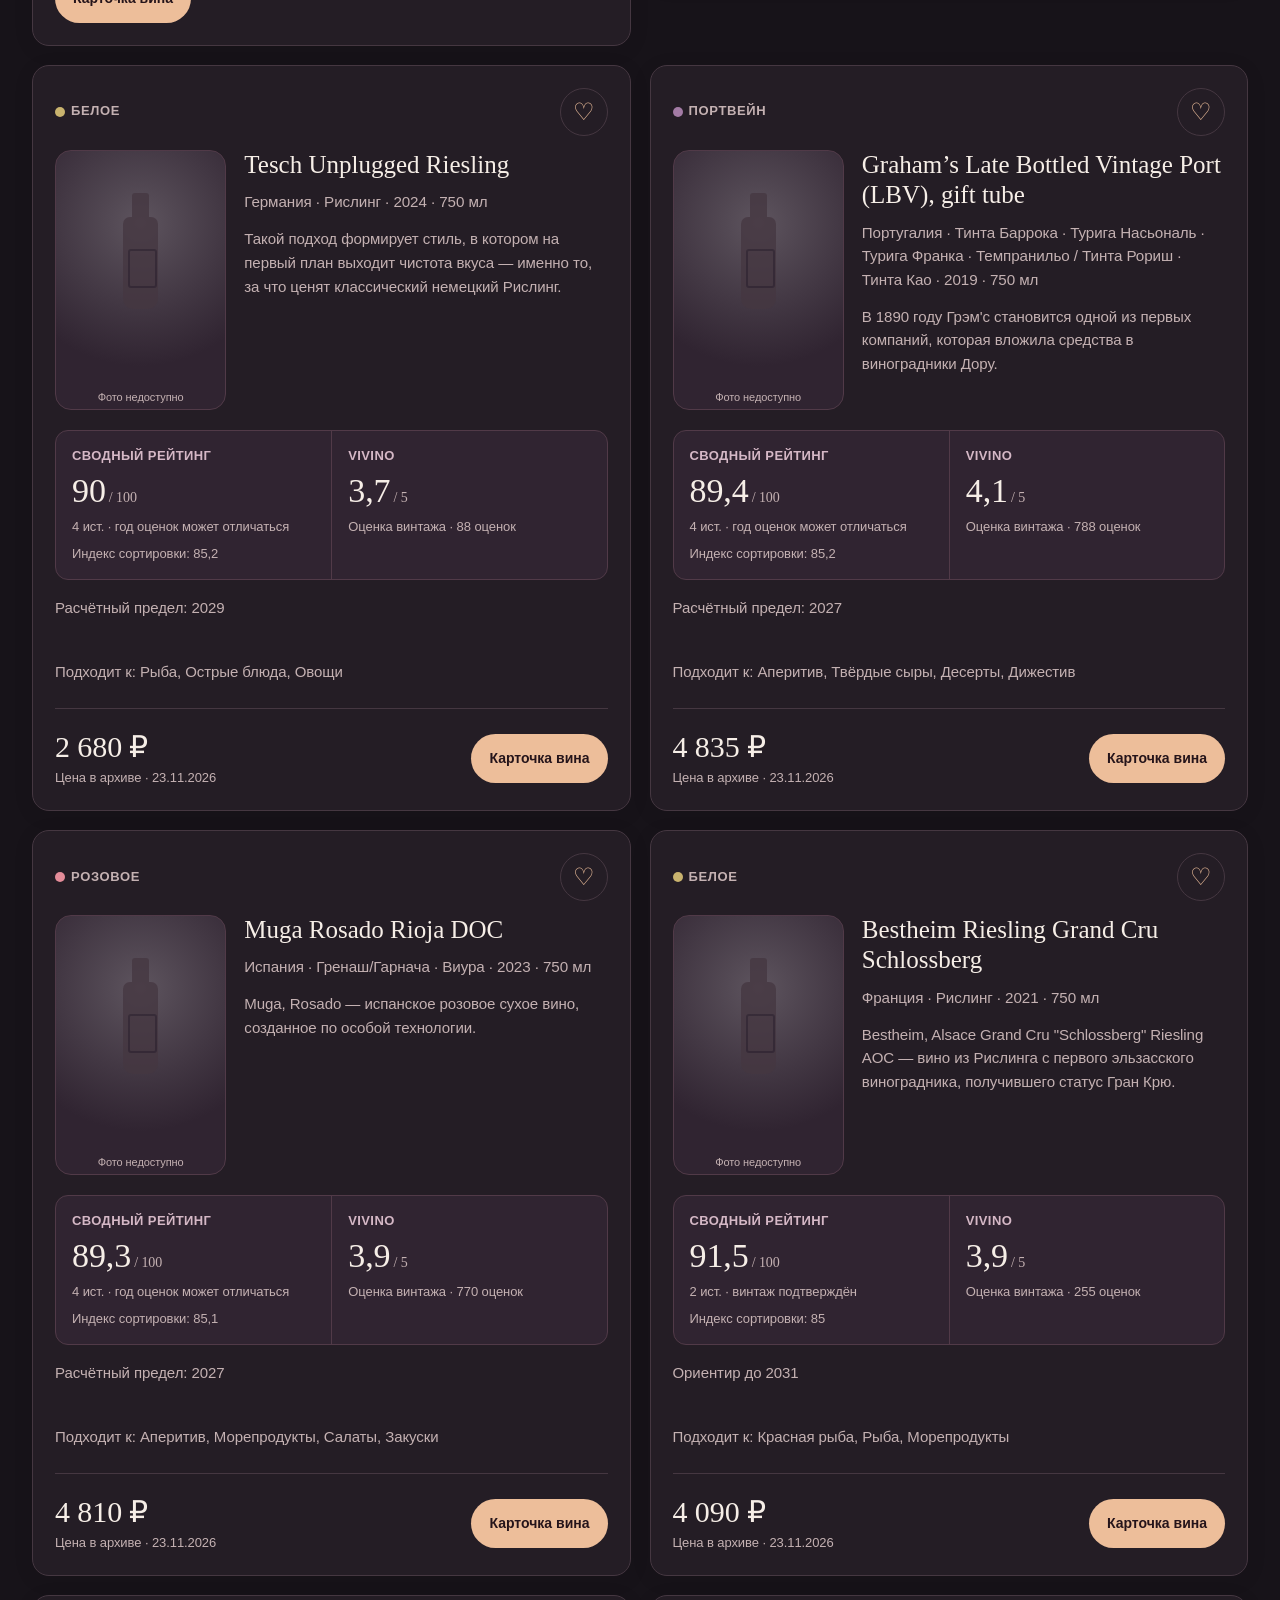
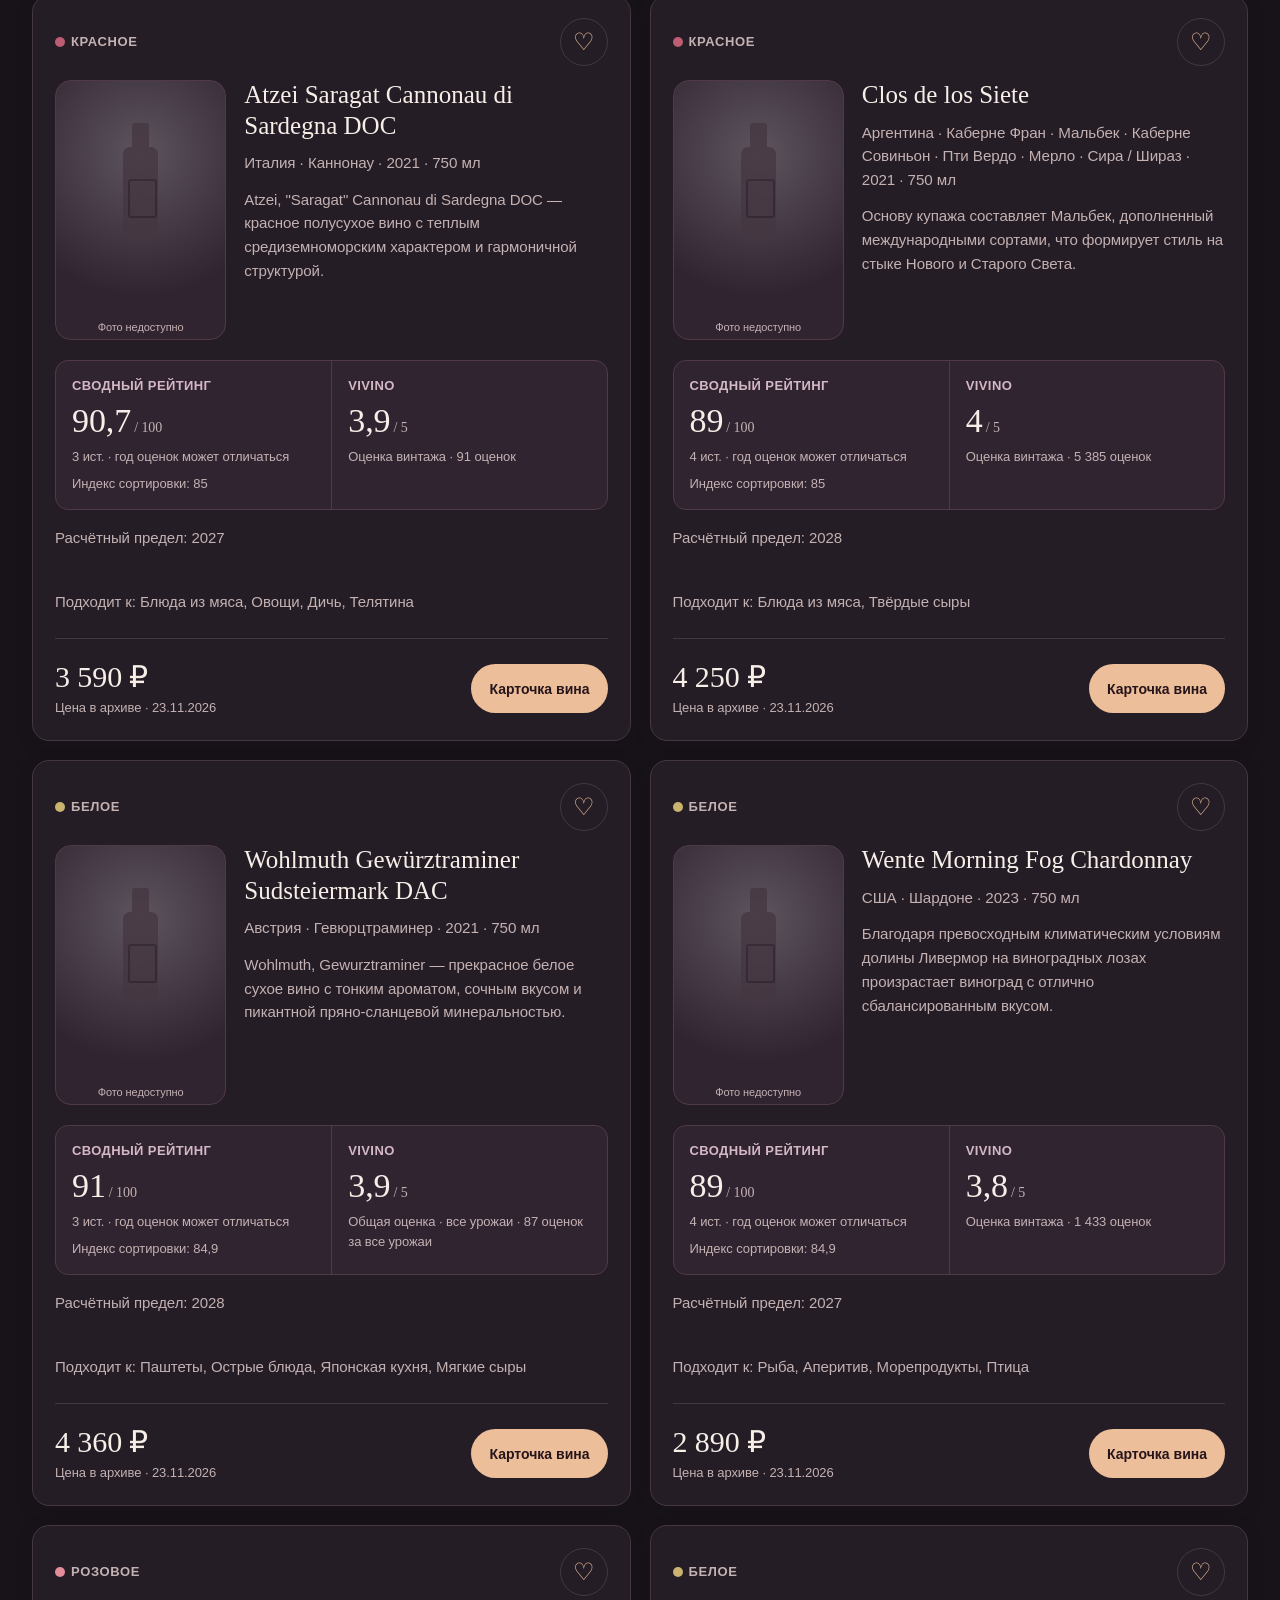
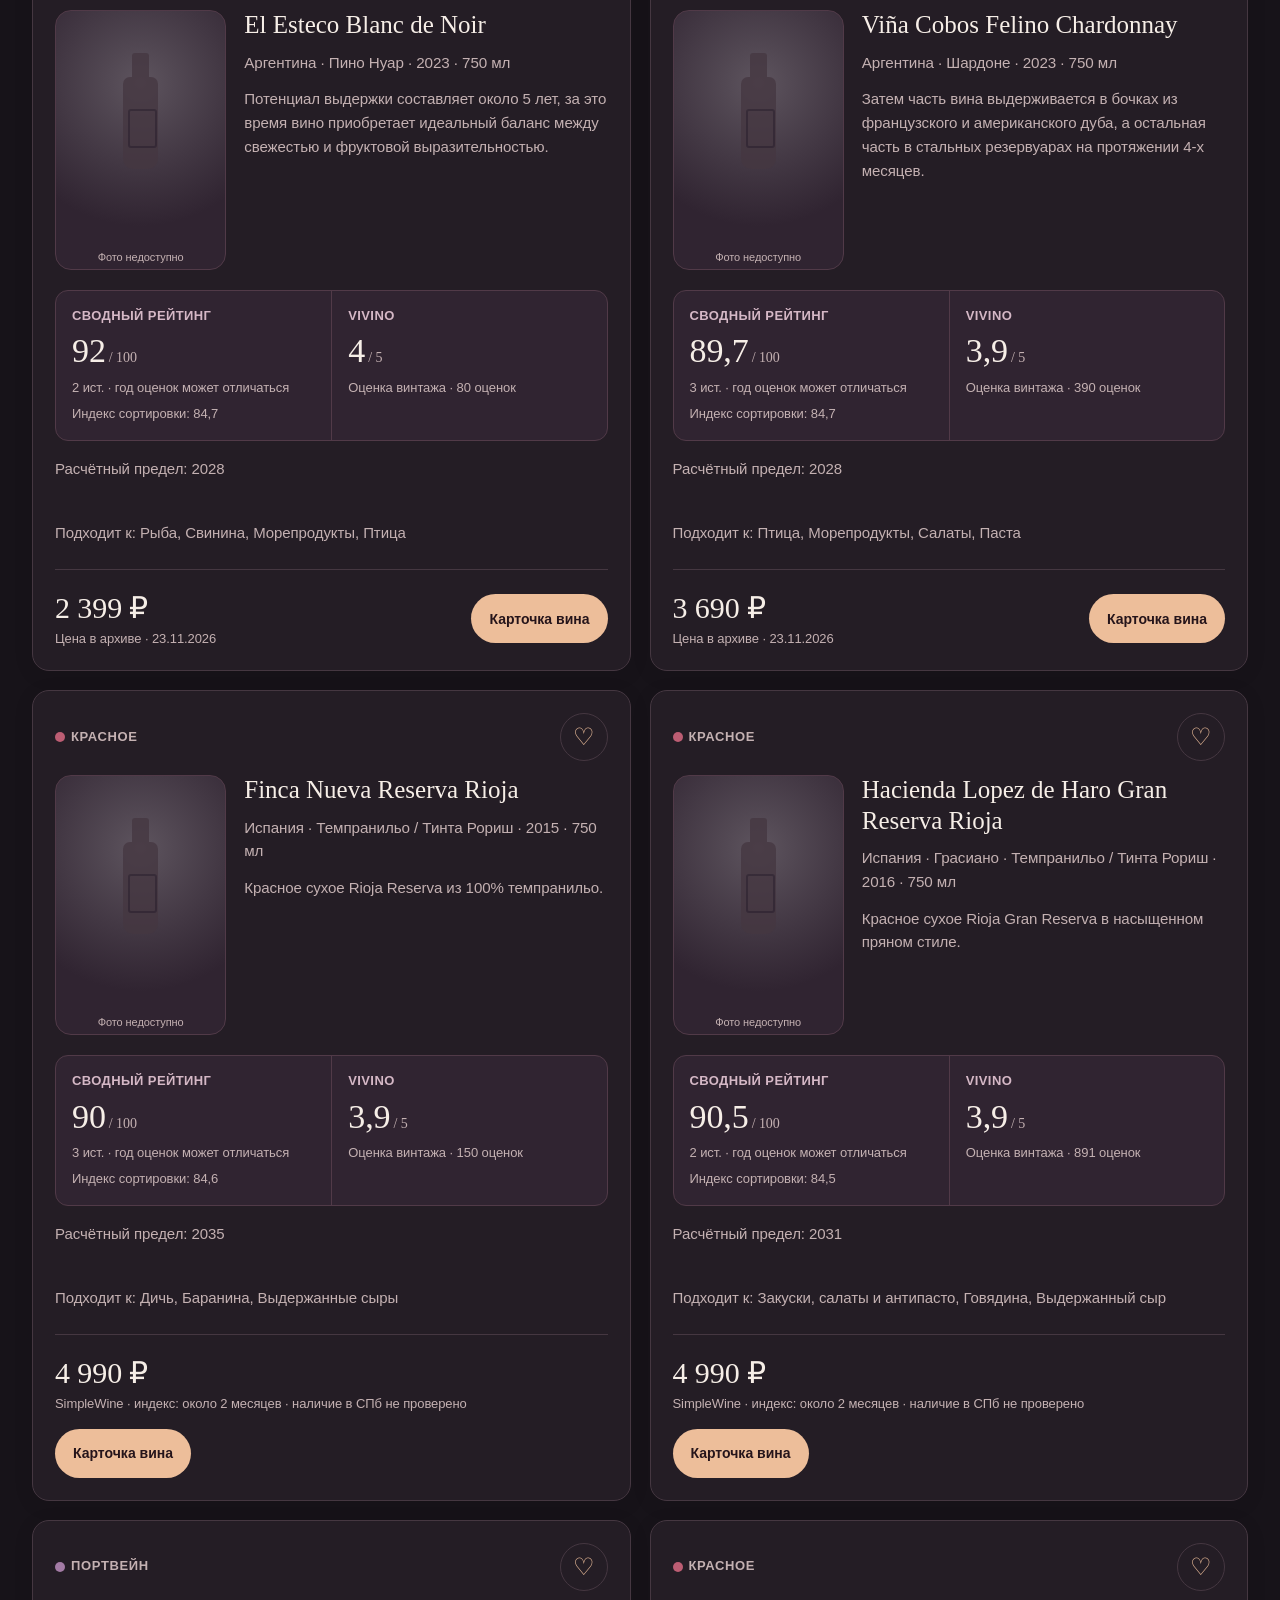
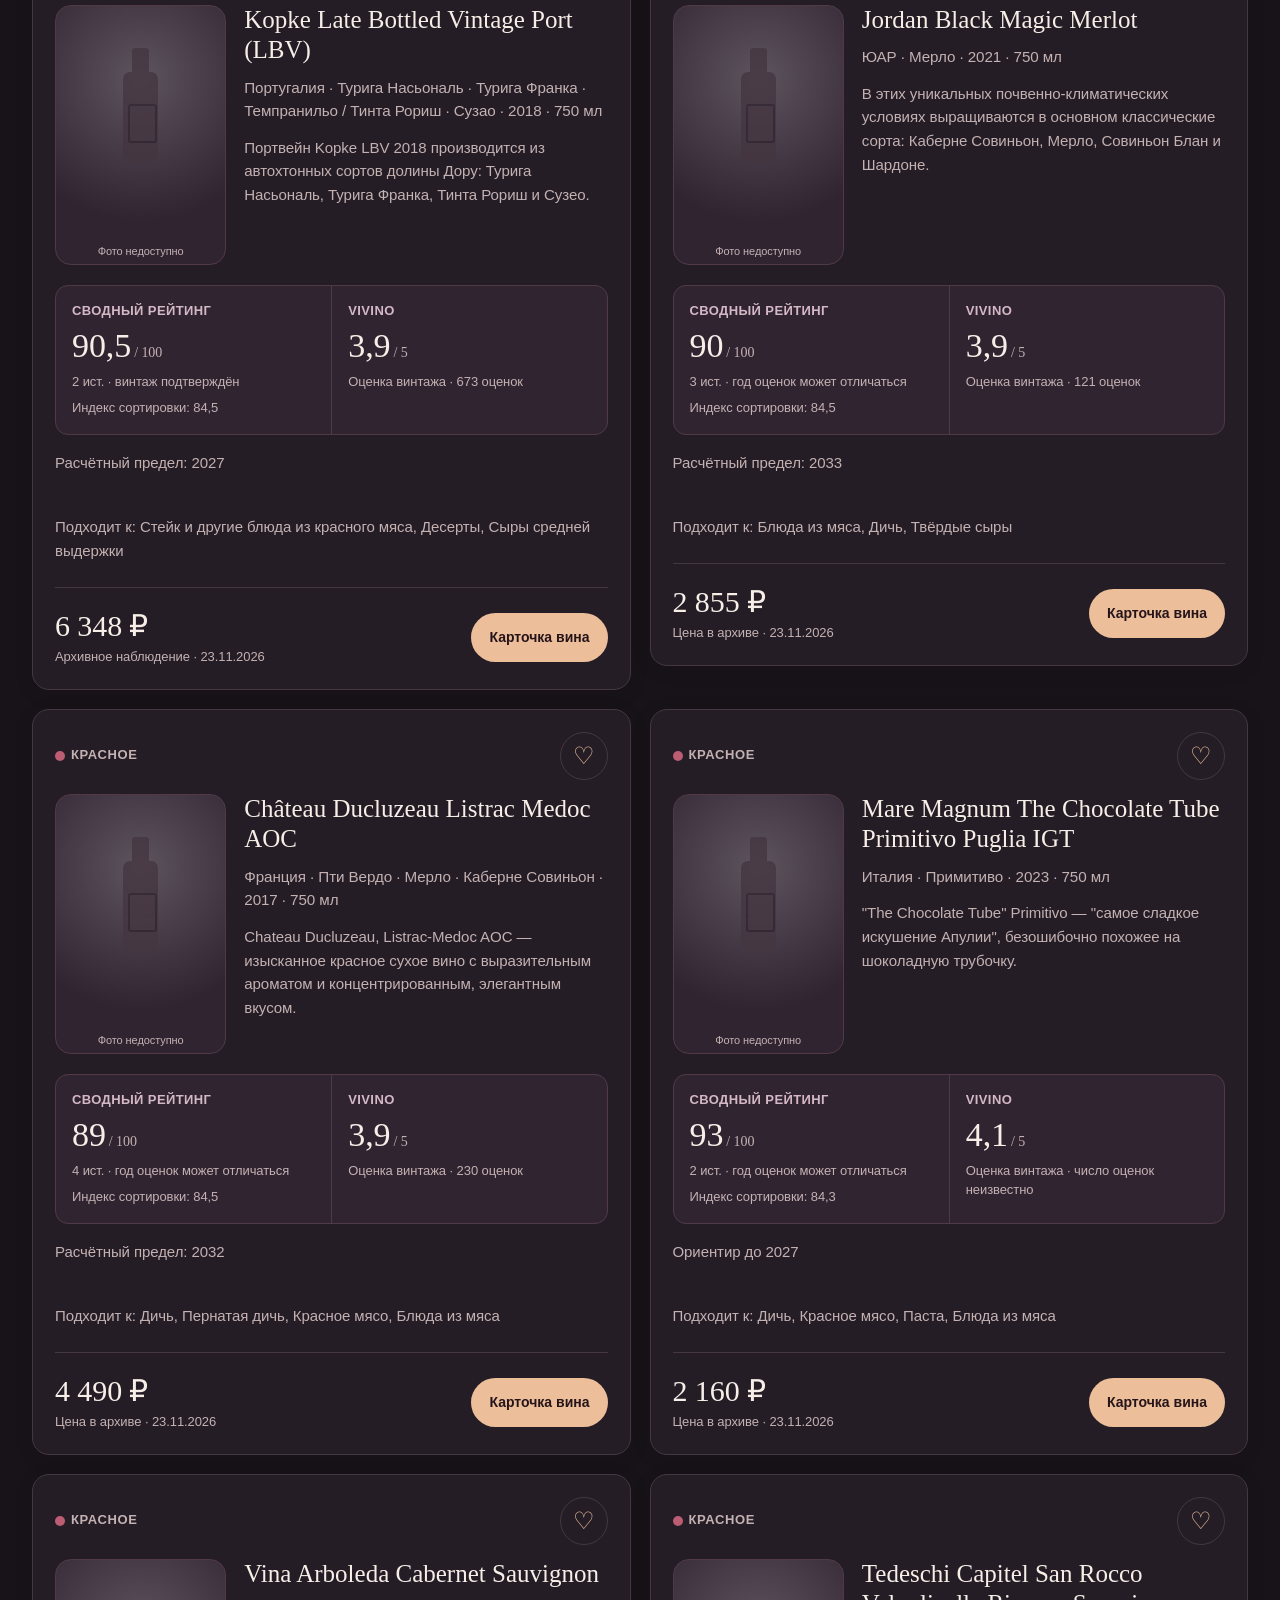
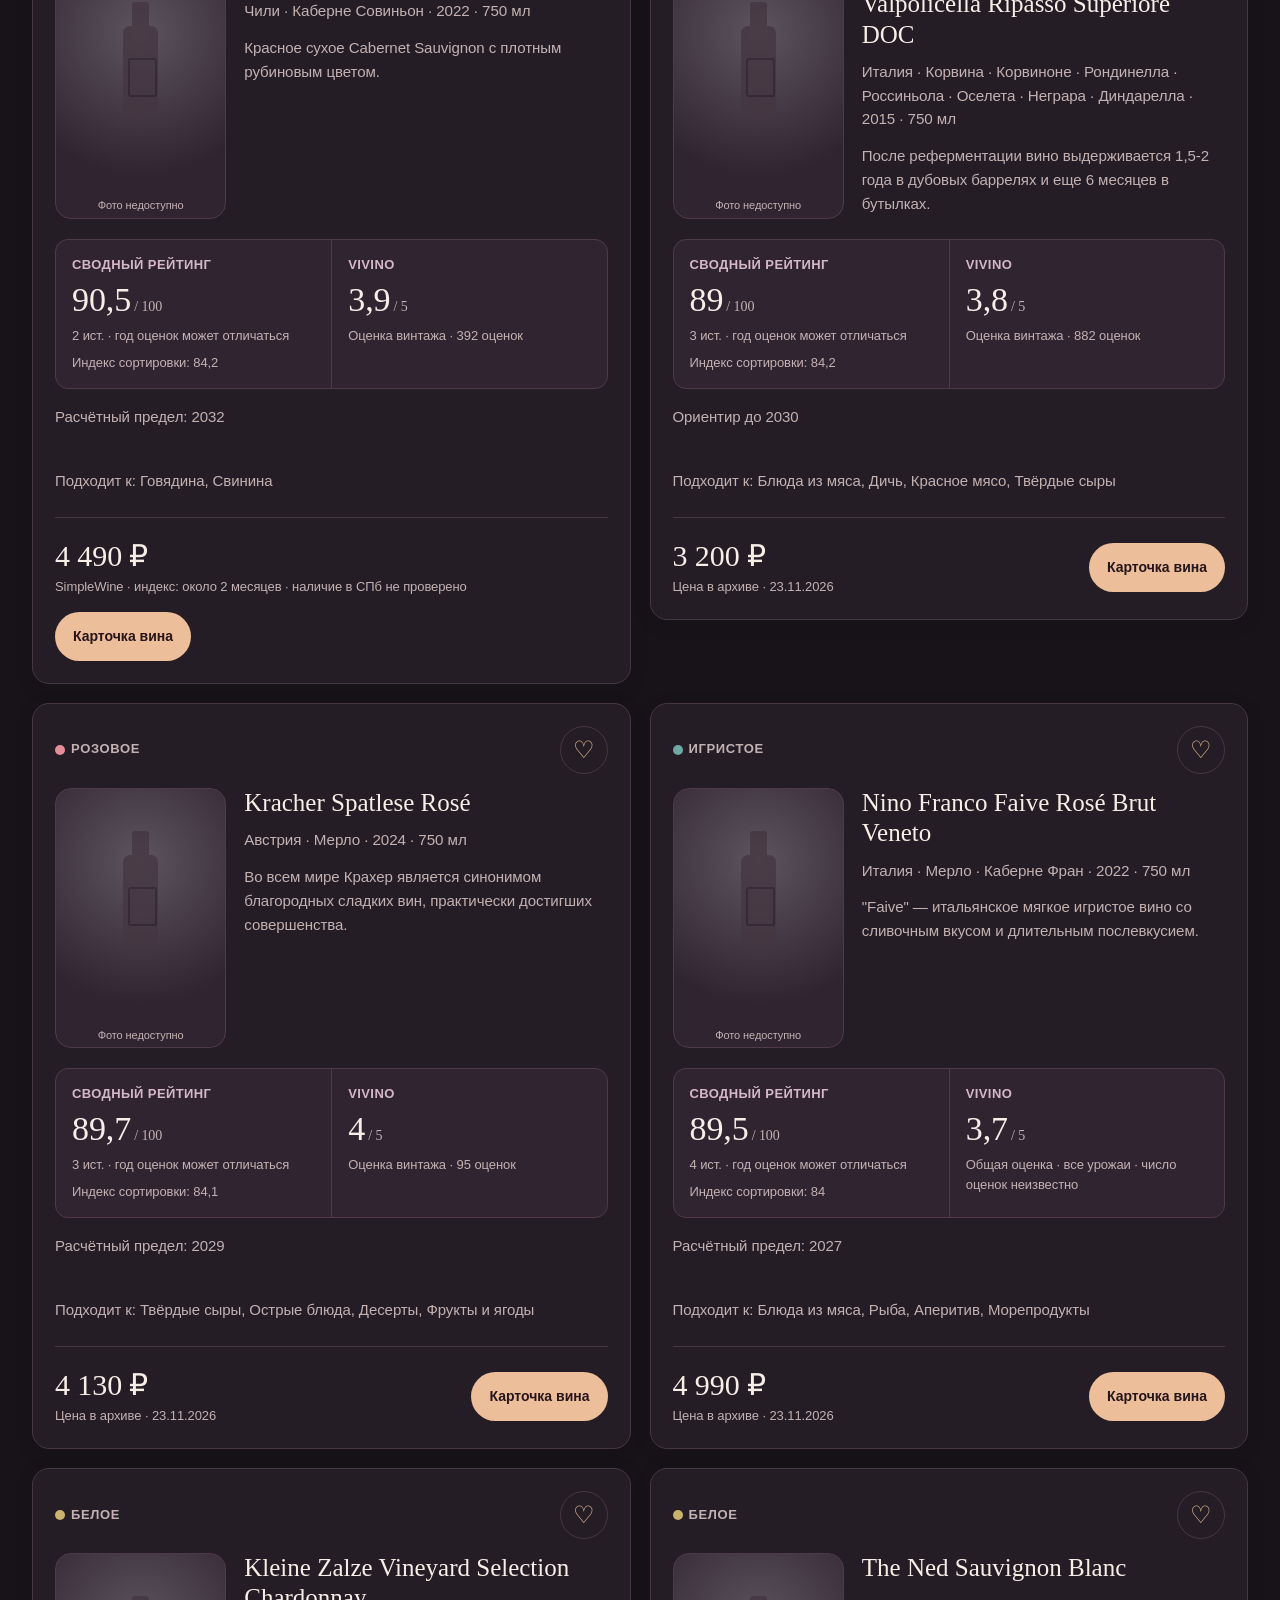
==== commit 589bd560: "Account for Vivino review sample size and vintage scope in ranking" ====
--- a/index.html
+++ b/index.html
@@ -112,7 +112,7 @@
         <label class="search-field"><span>Поиск</span><input id="search" type="search" placeholder="Название, страна, сорт, год…" autocomplete="off"></label>
         <label class="sort-field"><span>Сортировка</span><select id="sort">
           <option value="rating-desc" selected>Рейтинг: с учётом оценок</option>
-          <option value="vivino-desc">Vivino: выше</option>
+          <option value="vivino-desc">Vivino: с учётом числа оценок</option>
           <option value="alpha">По названию</option>
           <option value="price-asc">Цена: дешевле</option>
           <option value="price-desc">Цена: дороже</option>
@@ -149,7 +149,7 @@
     </section>
     <section class="method" aria-labelledby="method-title">
       <h2 id="method-title">Об источниках и оценках</h2>
-      <p><strong>Сортировка по рейтингу</strong> учитывает число уникальных источников вместе со средним баллом. Индекс сортировки равен <code>средний балл − 8 / √N</code>, где <code>N</code> - количество различных источников оценок. Дубли критиков не увеличивают N. Оценки критиков, опубликованные WineStyle, могут относиться к другому винтажу и не проверены по первоисточнику. Индекс является сравнительной эвристикой, а не вероятностной оценкой достоверности; средний балл вина остаётся неизменным.</p>
+      <p><strong>Сортировка по рейтингу</strong> учитывает число уникальных источников N и размер выборки Vivino. Индекс = средний балл − 8 / √N − 6 × (1 − C) / N, где C = w × n / (n + 100), n — число оценок Vivino. Последнее слагаемое отсутствует, если Vivino нет. Вес w = 1 для точного винтажа, 0,6 для всех урожаев и 0,35 для общего числа оценок, если балл винтажа известен, а число его оценок нет. При неизвестном числе оценок C = 0. Сортировка Vivino использует балл − 0,6 × (1 − C). Сами исходные баллы и сводное среднее не меняются. Популярность не увеличивает число источников; рост выборки уменьшает штраф с насыщением. Это сравнительная эвристика, а не статистический доверительный интервал.</p>
       <p><strong>Сводный рейтинг</strong> - справочный средний балл по отдельно собранным оценкам и по оценкам профессиональных критиков, опубликованным продавцом WineStyle. Повторные оценки одного критика учитываются один раз; при наличии собственной проверки винтажа она имеет приоритет. Шкала 20 приводится умножением на 5, оценка Vivino - условно по формуле <code>50 + 10 × рейтинг</code>. Такой расчёт служит ориентиром для вишлиста и не является рейтингом конкретного года урожая.</p>
       <p><strong>Отзывы покупателей WineStyle не используются.</strong> Оценки Wine Spectator, Wine Enthusiast, Decanter, James Suckling, Jancis Robinson и других критиков, опубликованные на WineStyle, показаны с указанием посредника; соответствие конкретному винтажу и первоисточники не подтверждены отдельно. Оценки Vivino без установленного винтажа помечены «все урожаи».</p>
       <p>Если независимо полученного Vivino нет, может использоваться оценка Vivino, указанная на WineStyle, с явной пометкой об источнике и неподтверждённом винтаже. При расхождении приоритет имеет непосредственно проверенная карточка Vivino.</p>
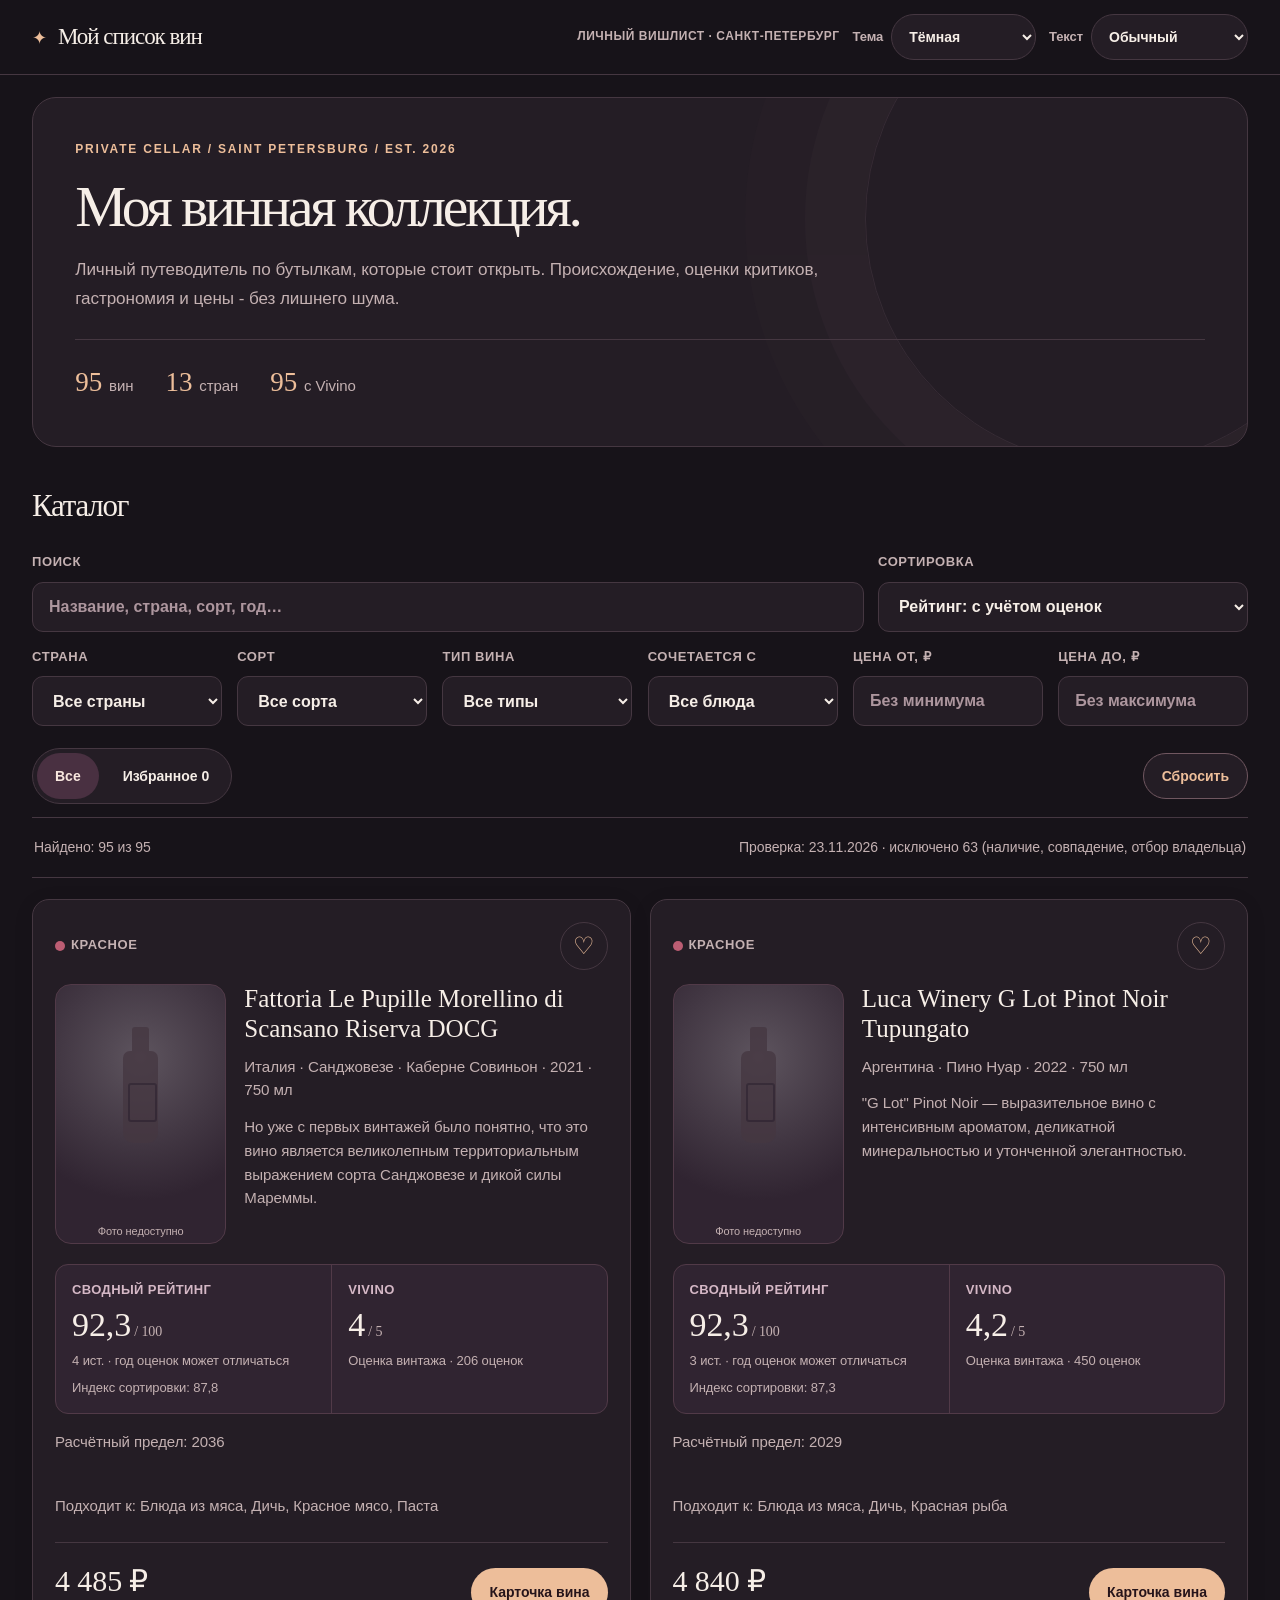
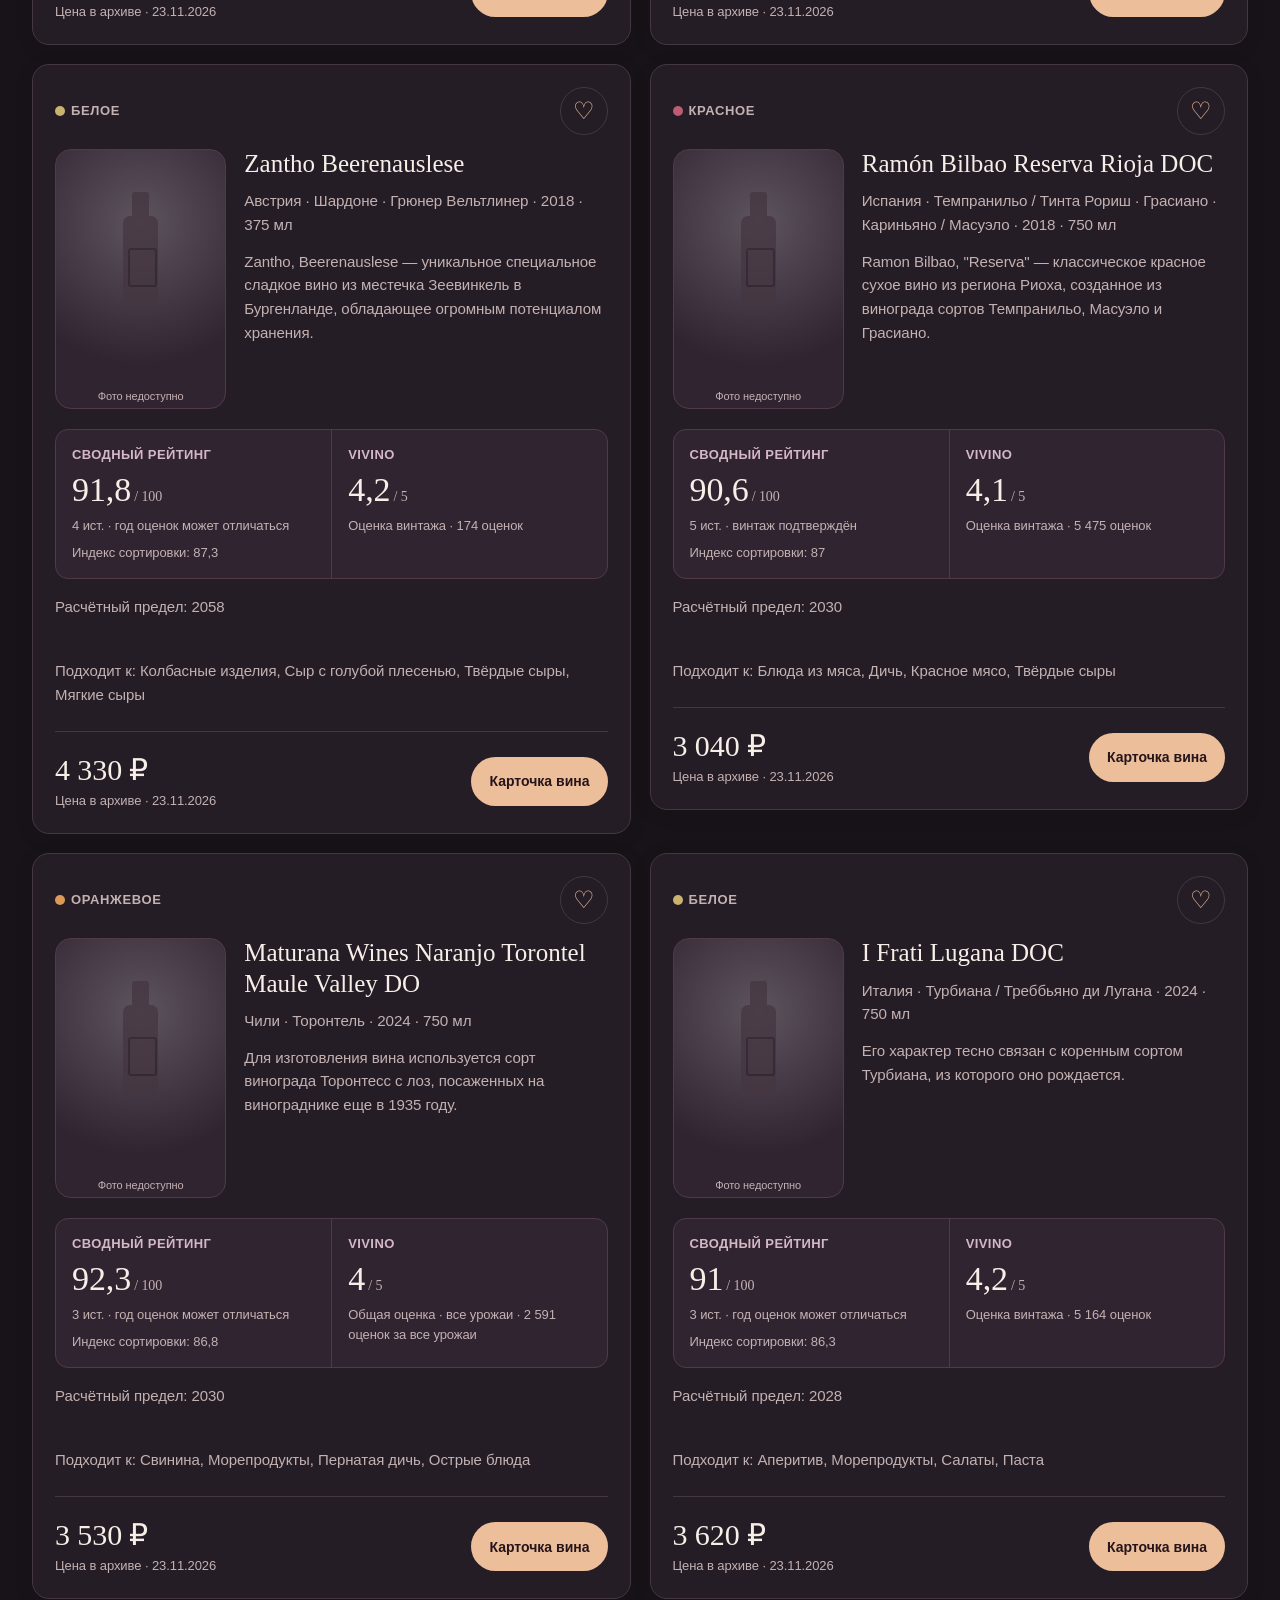
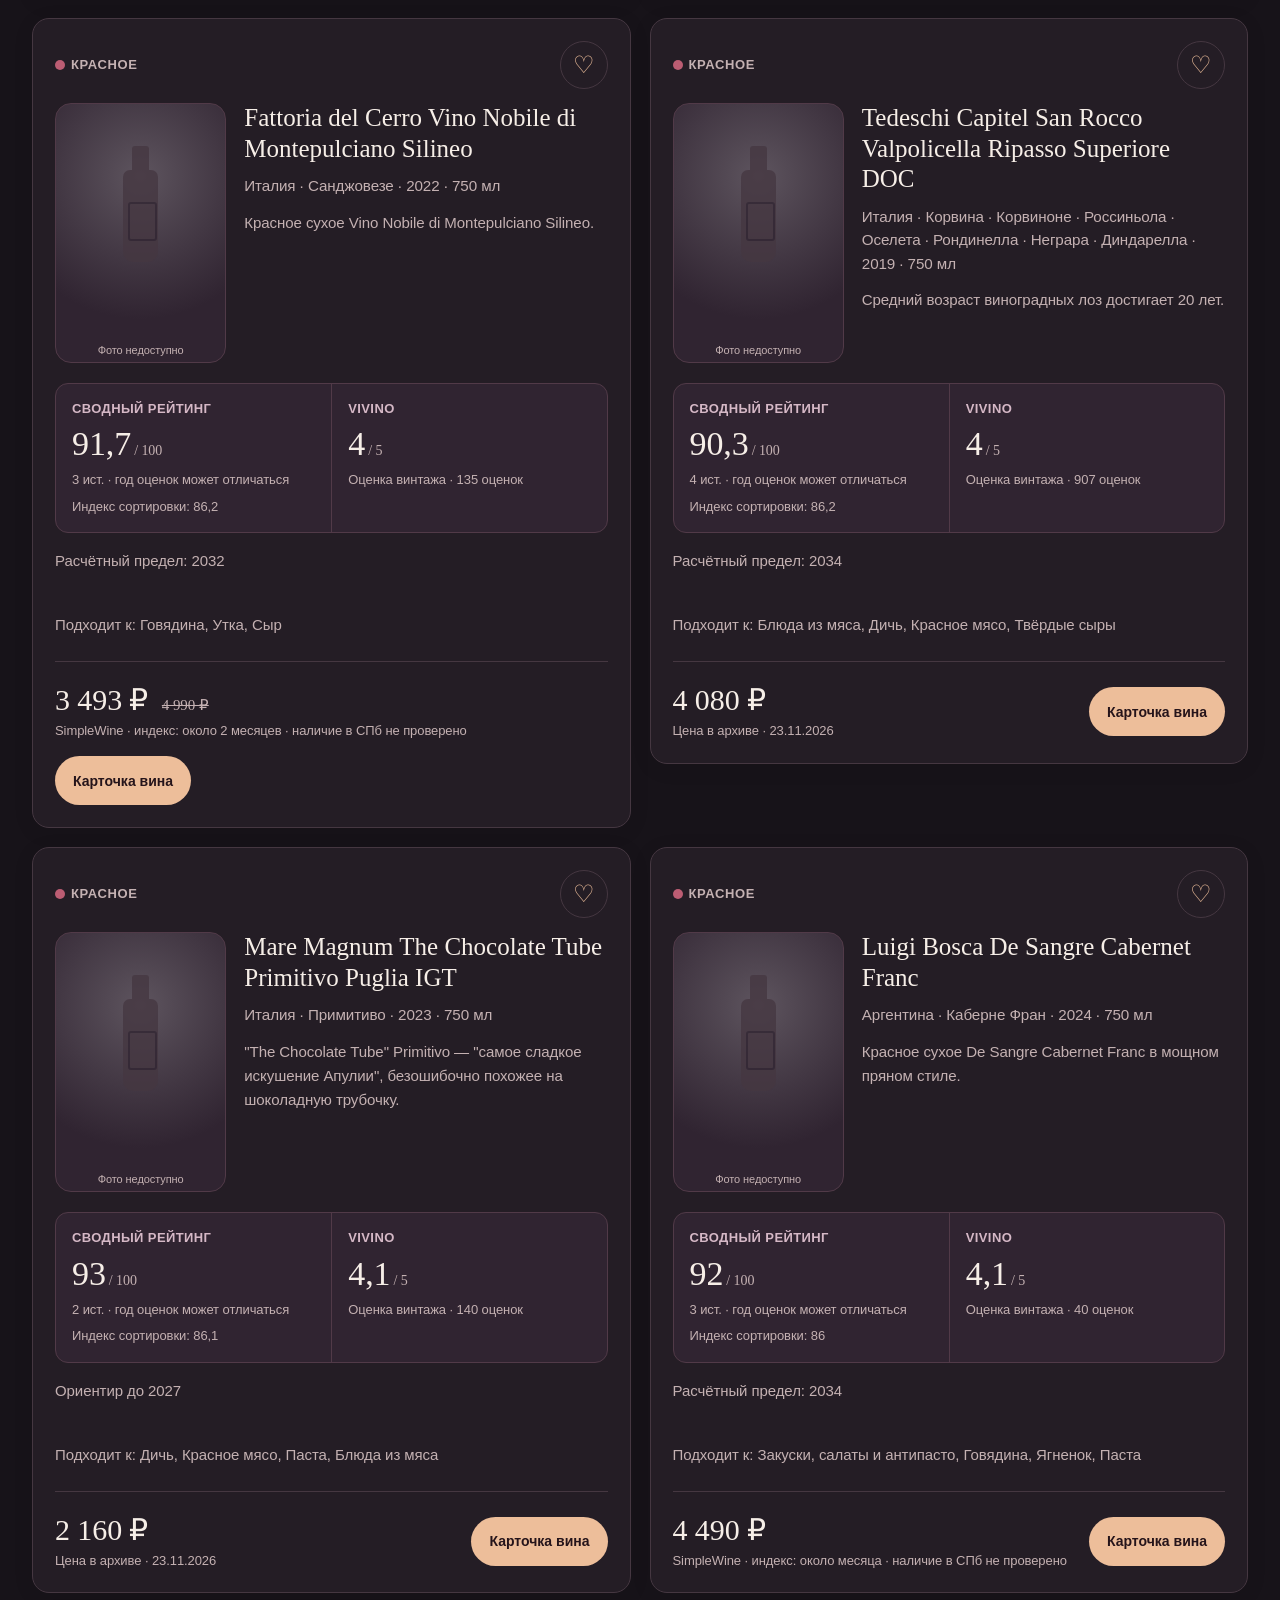
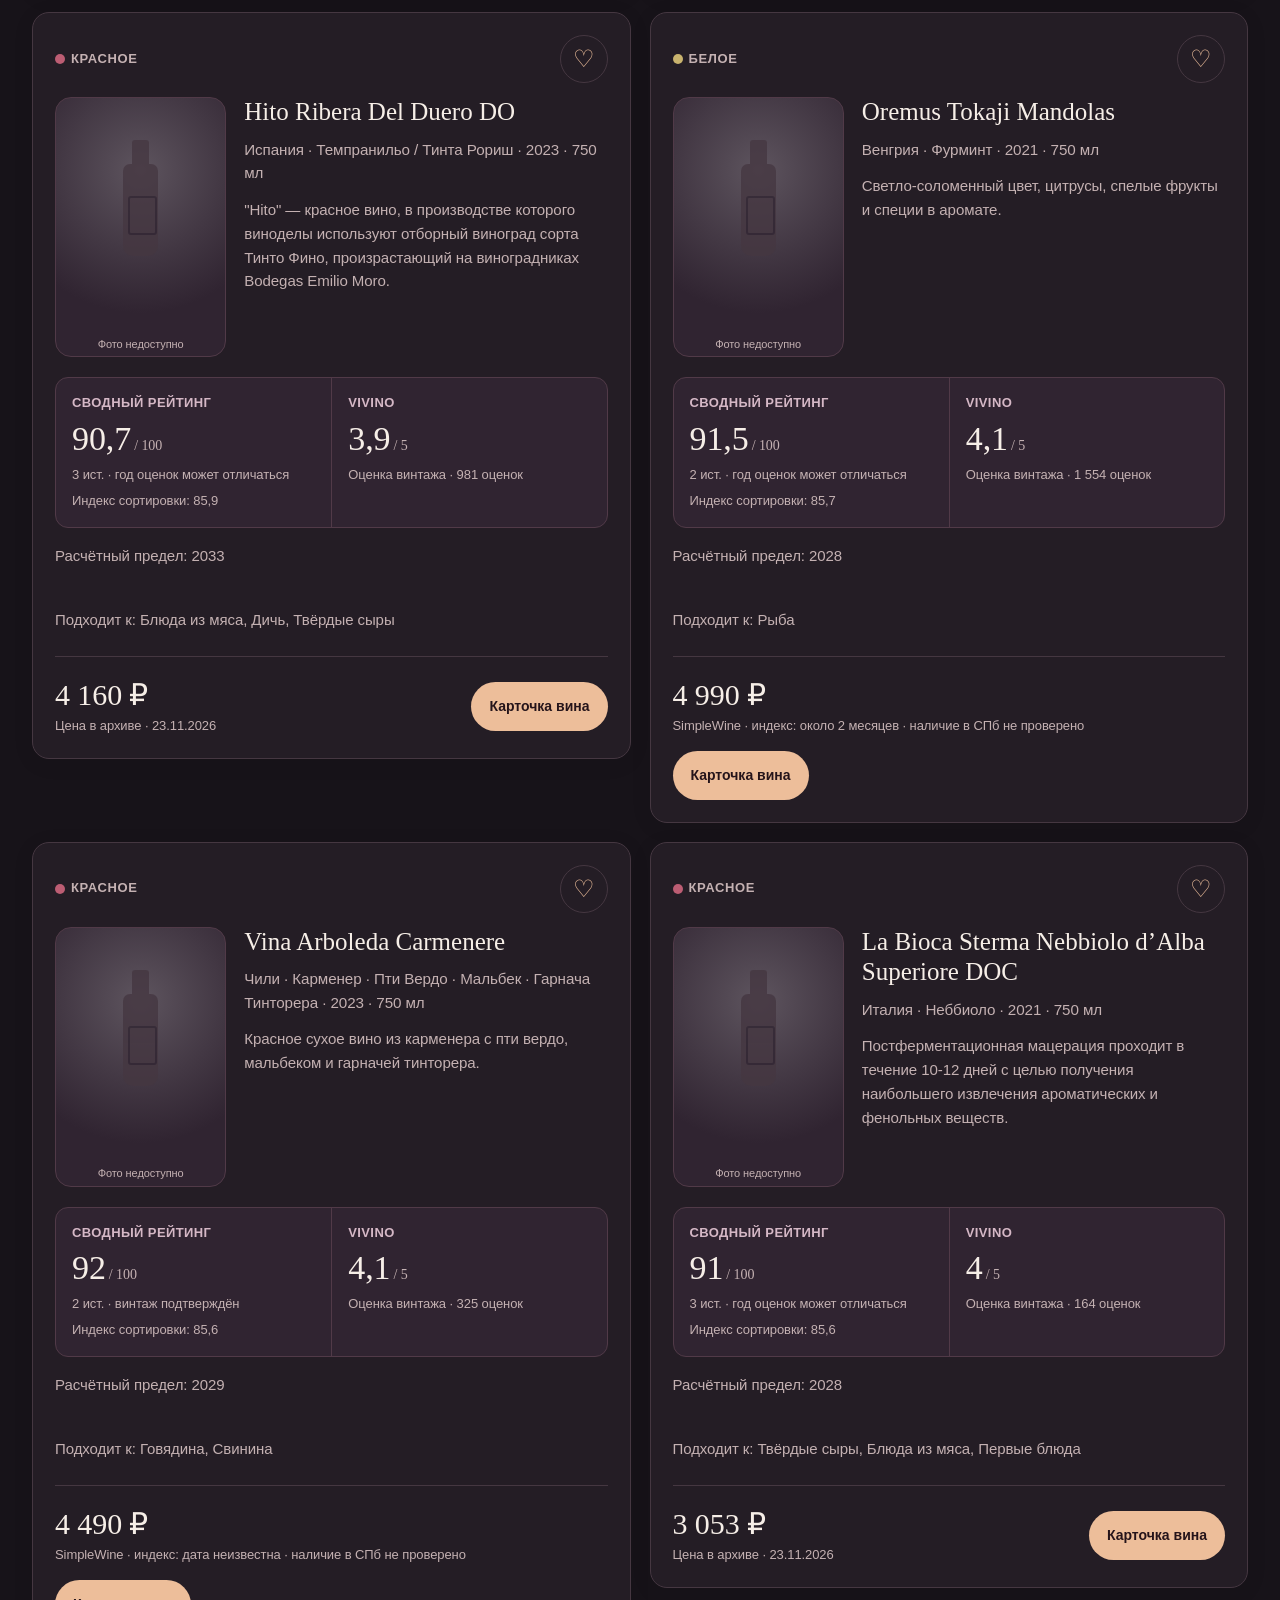
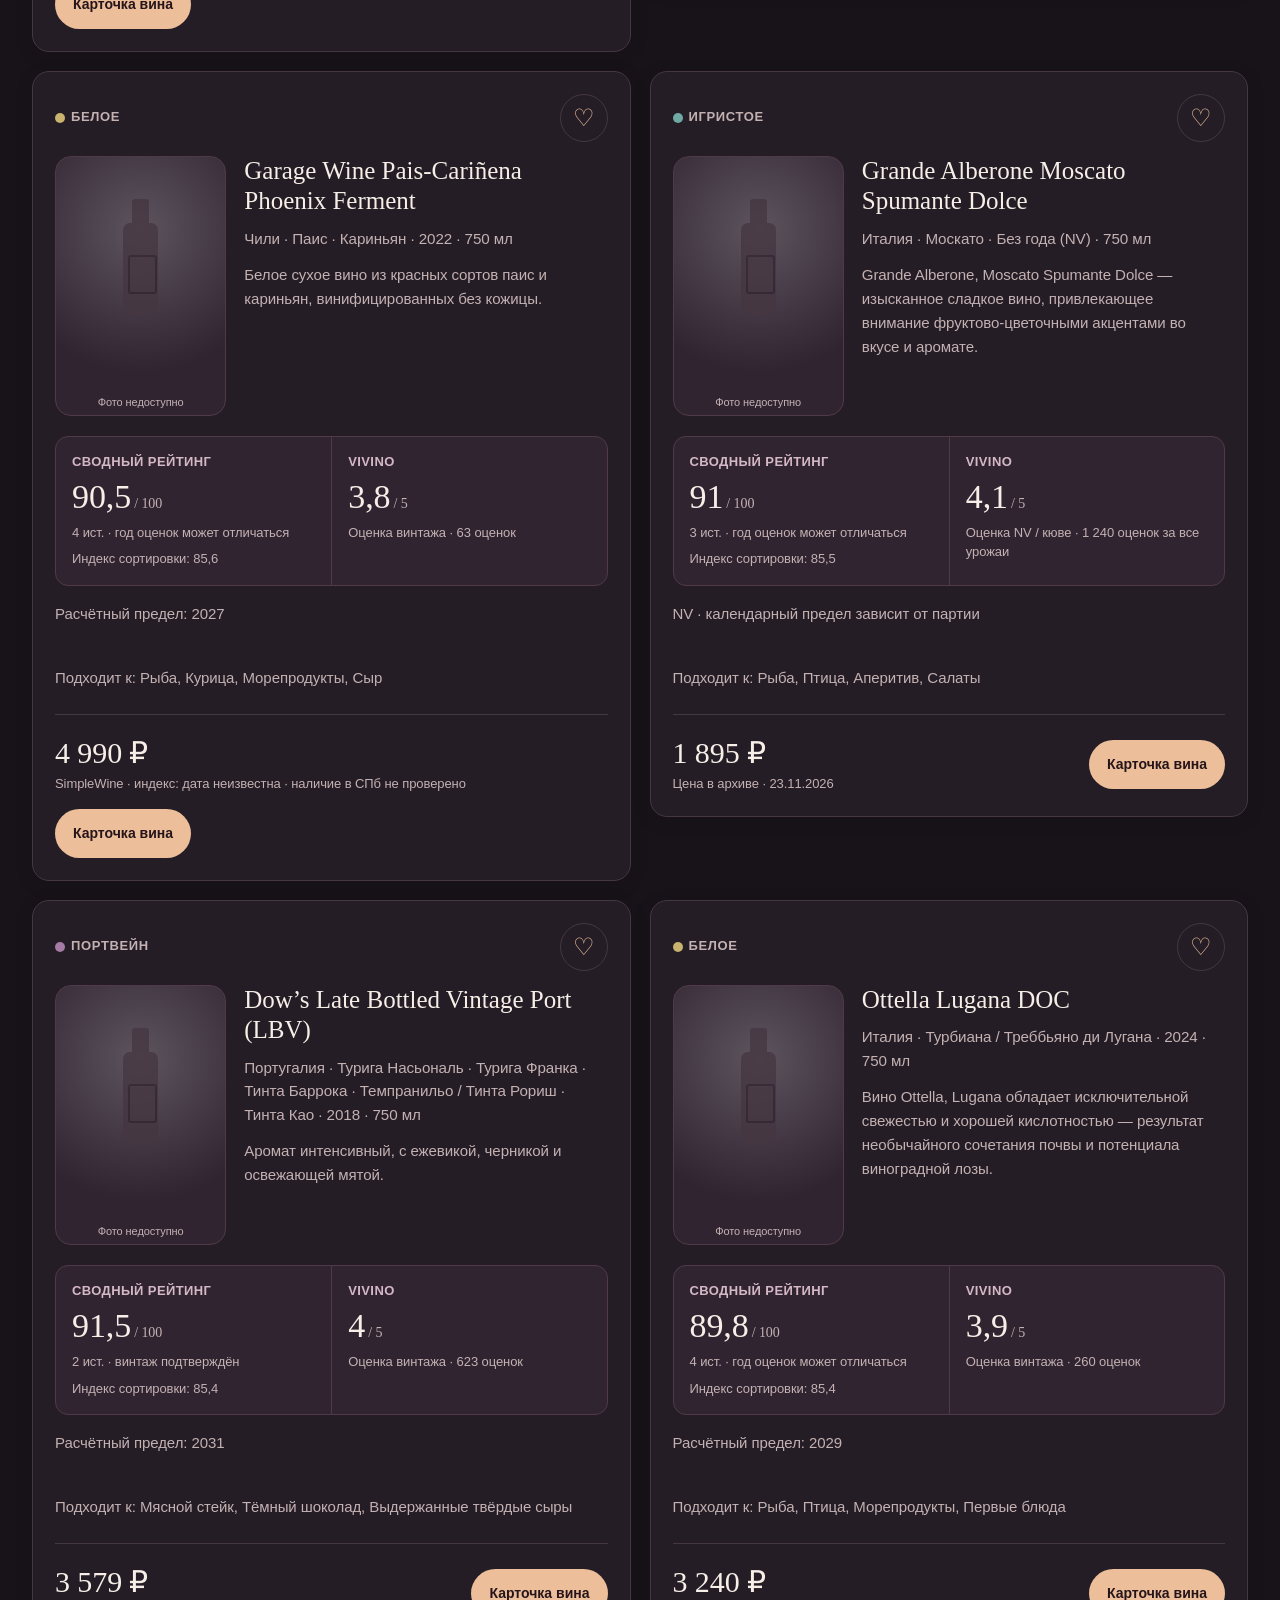
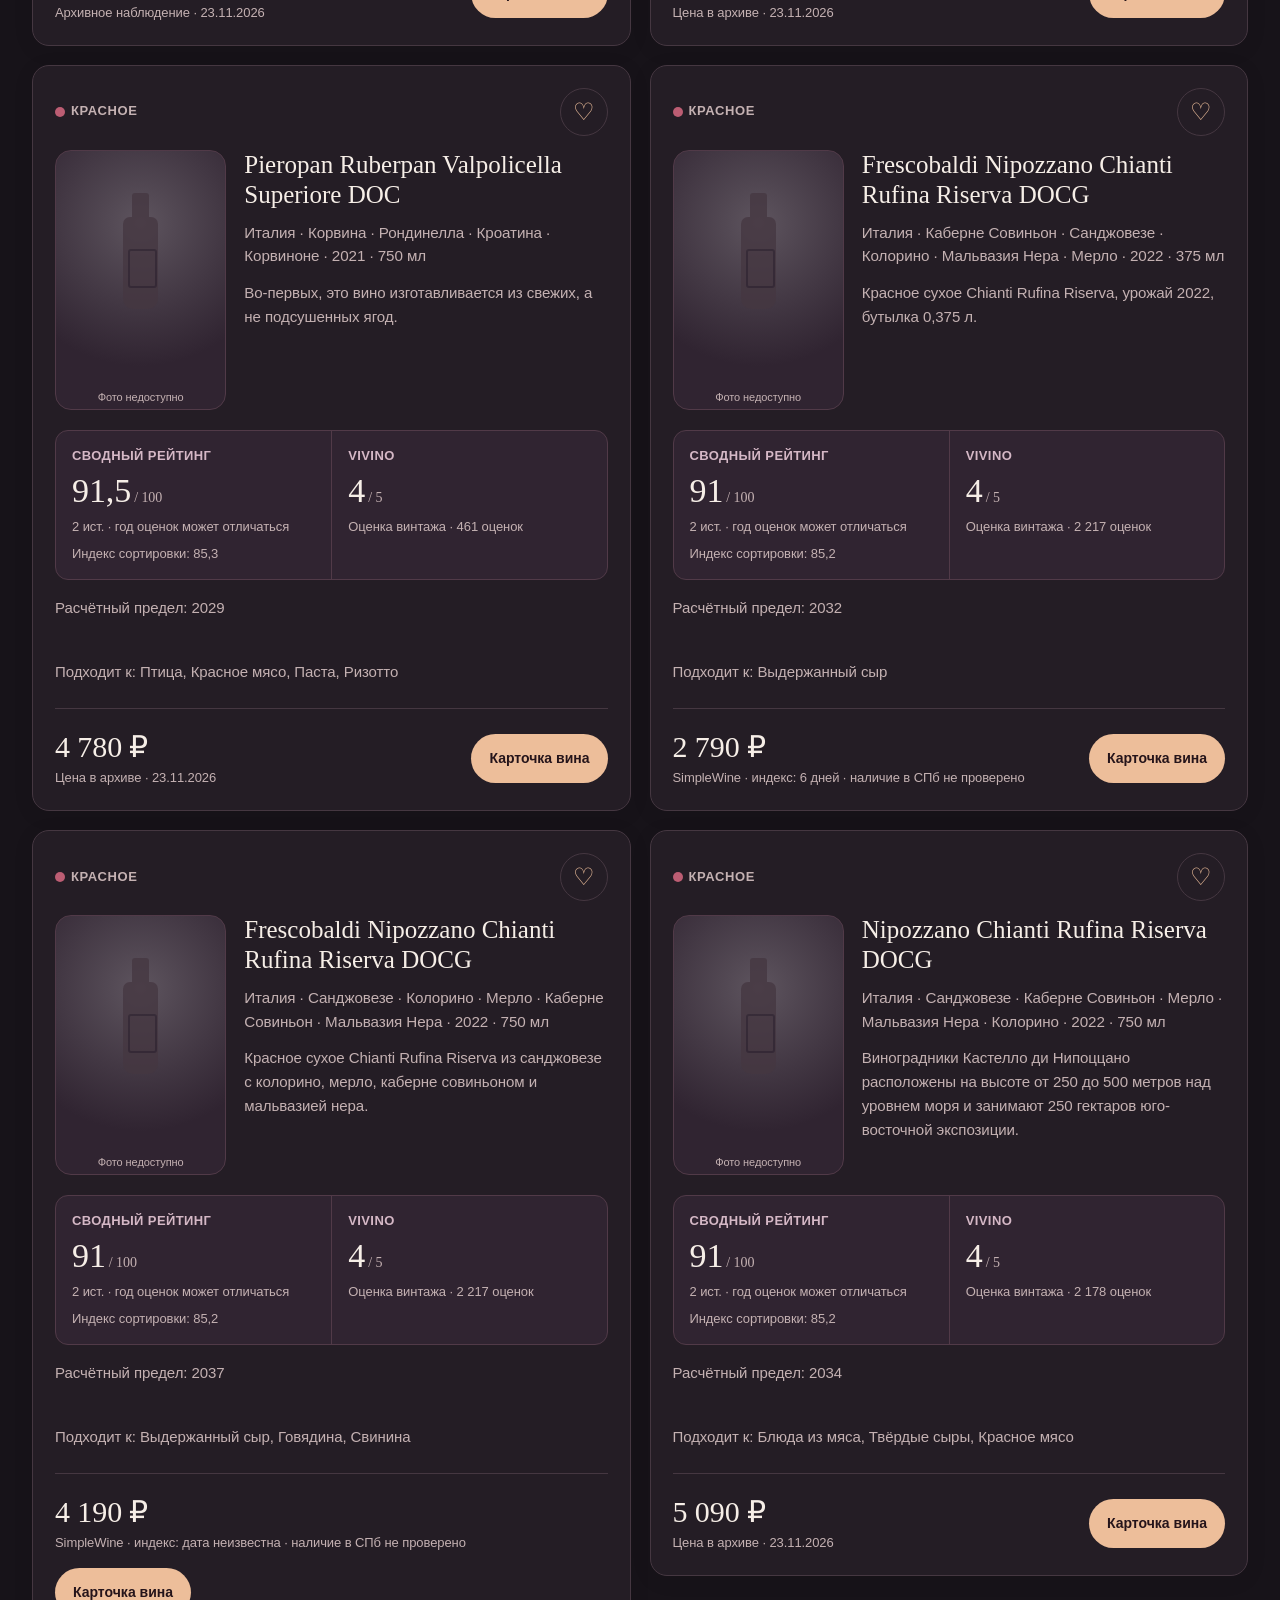
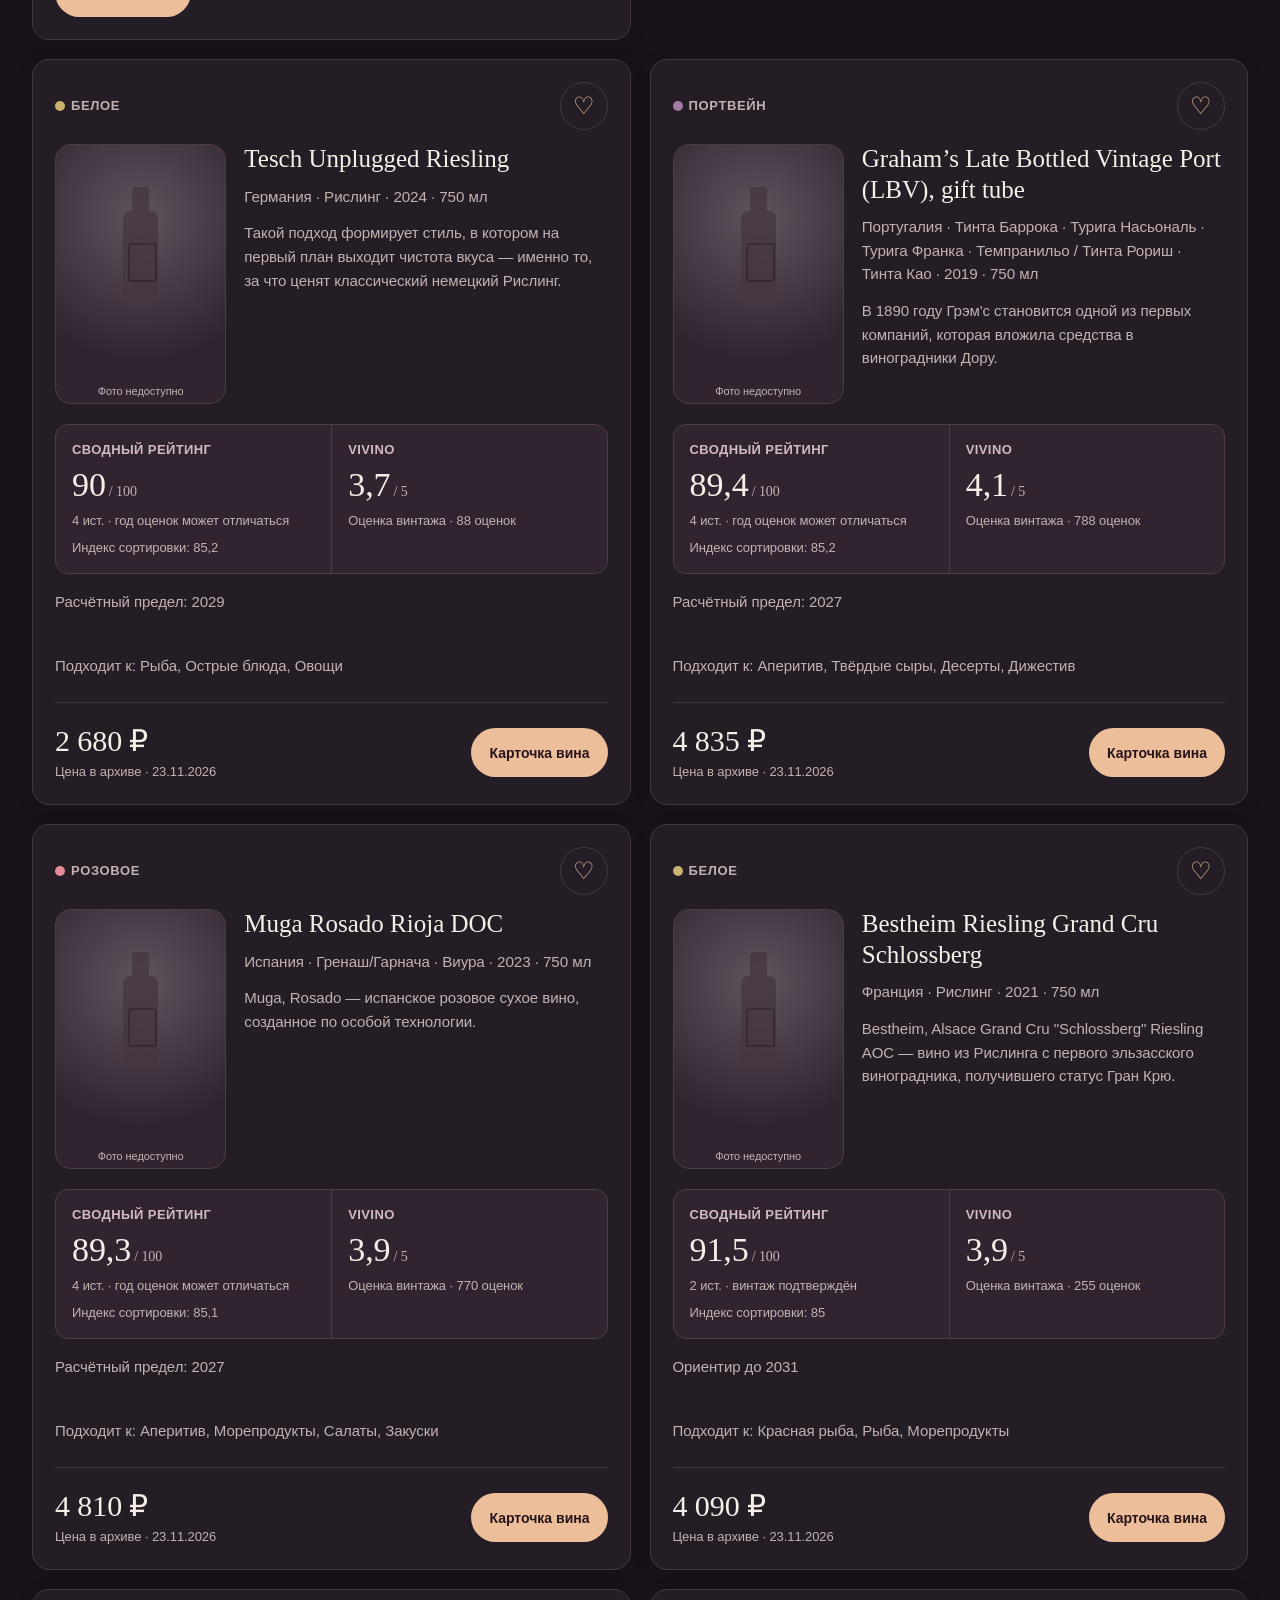
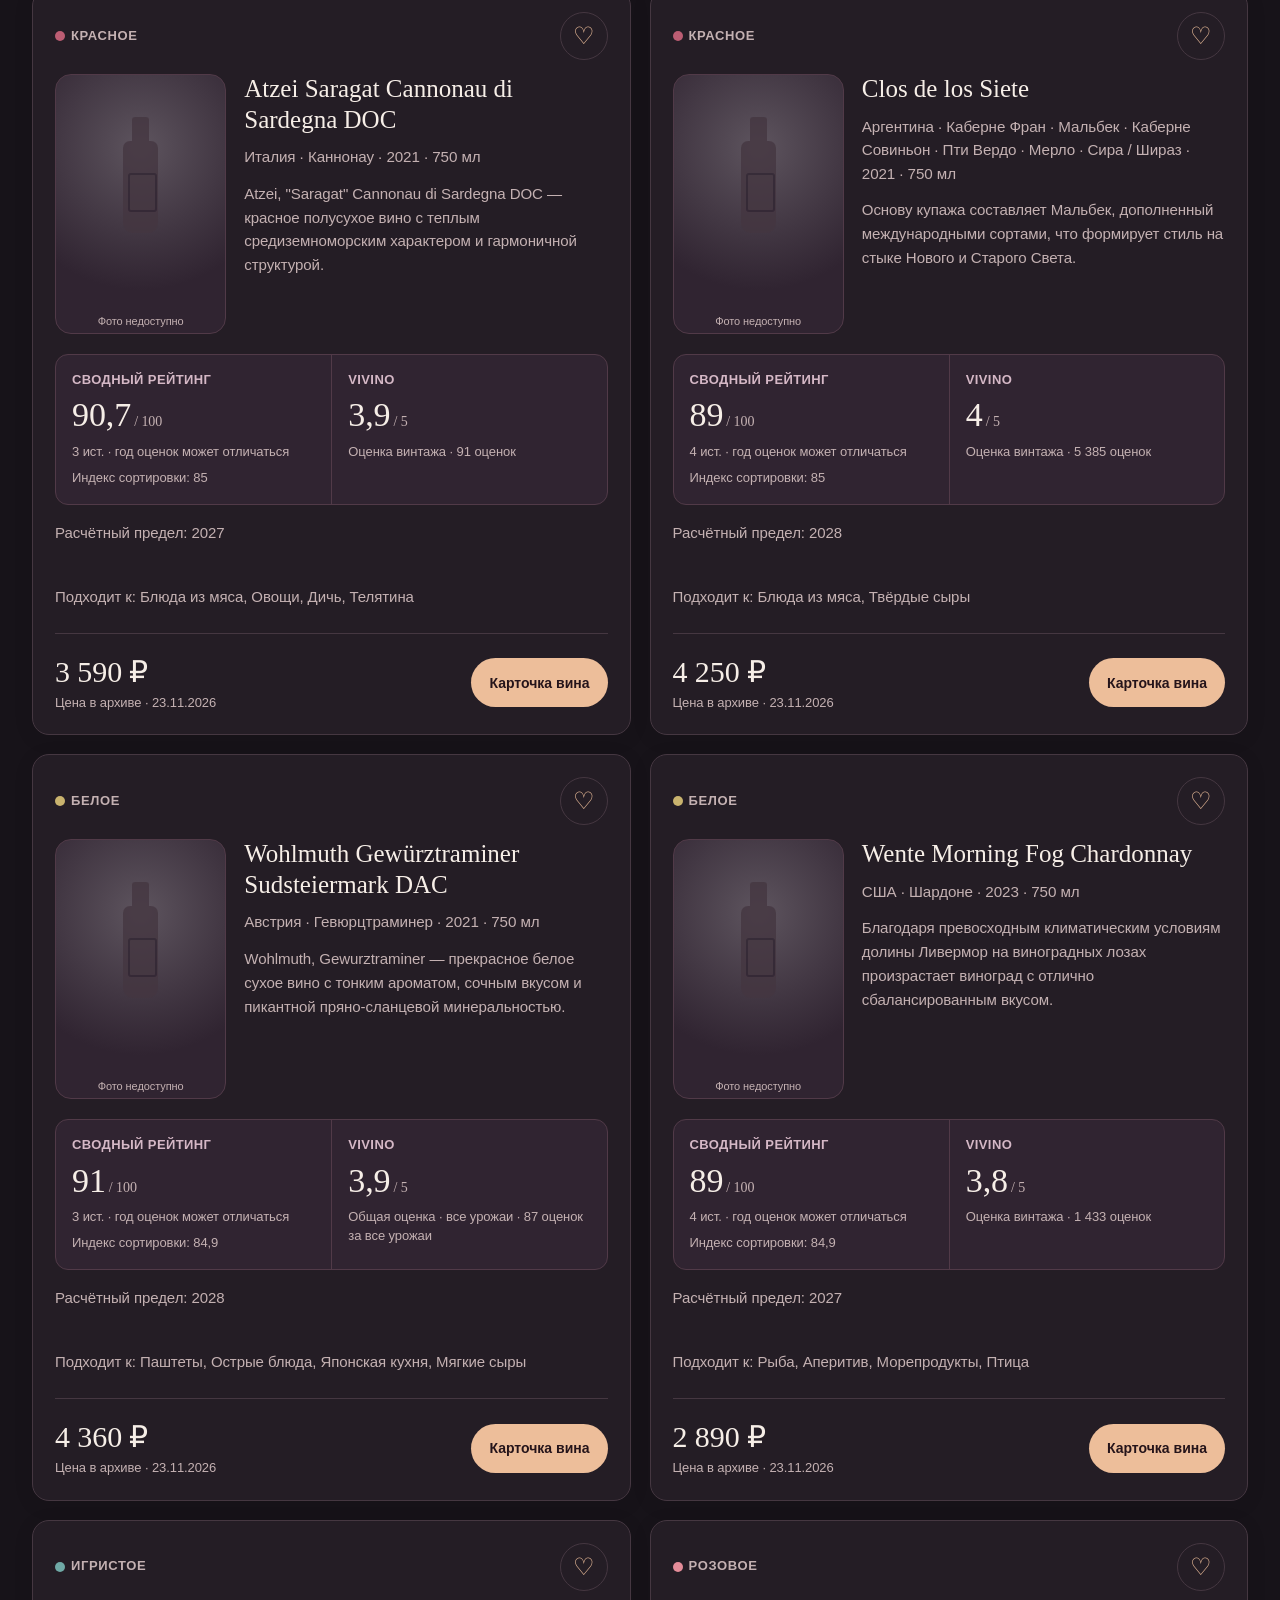
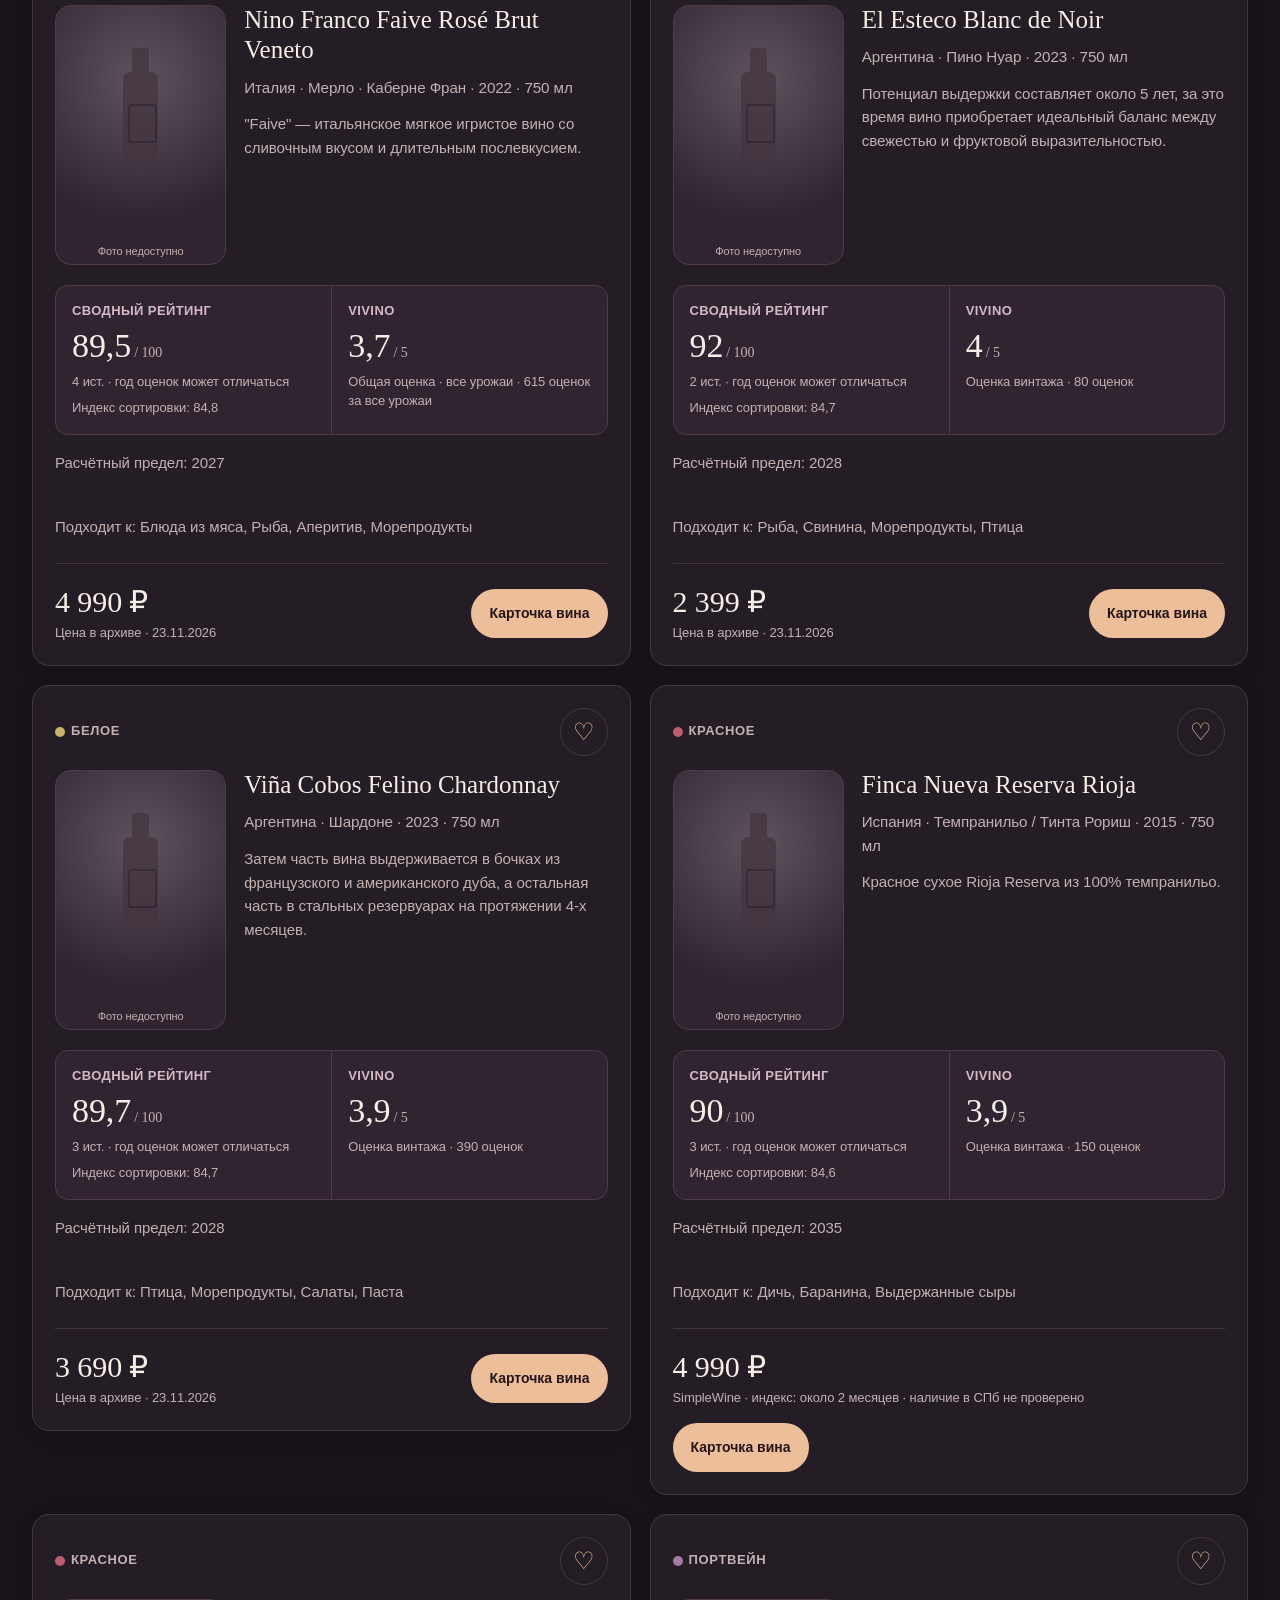
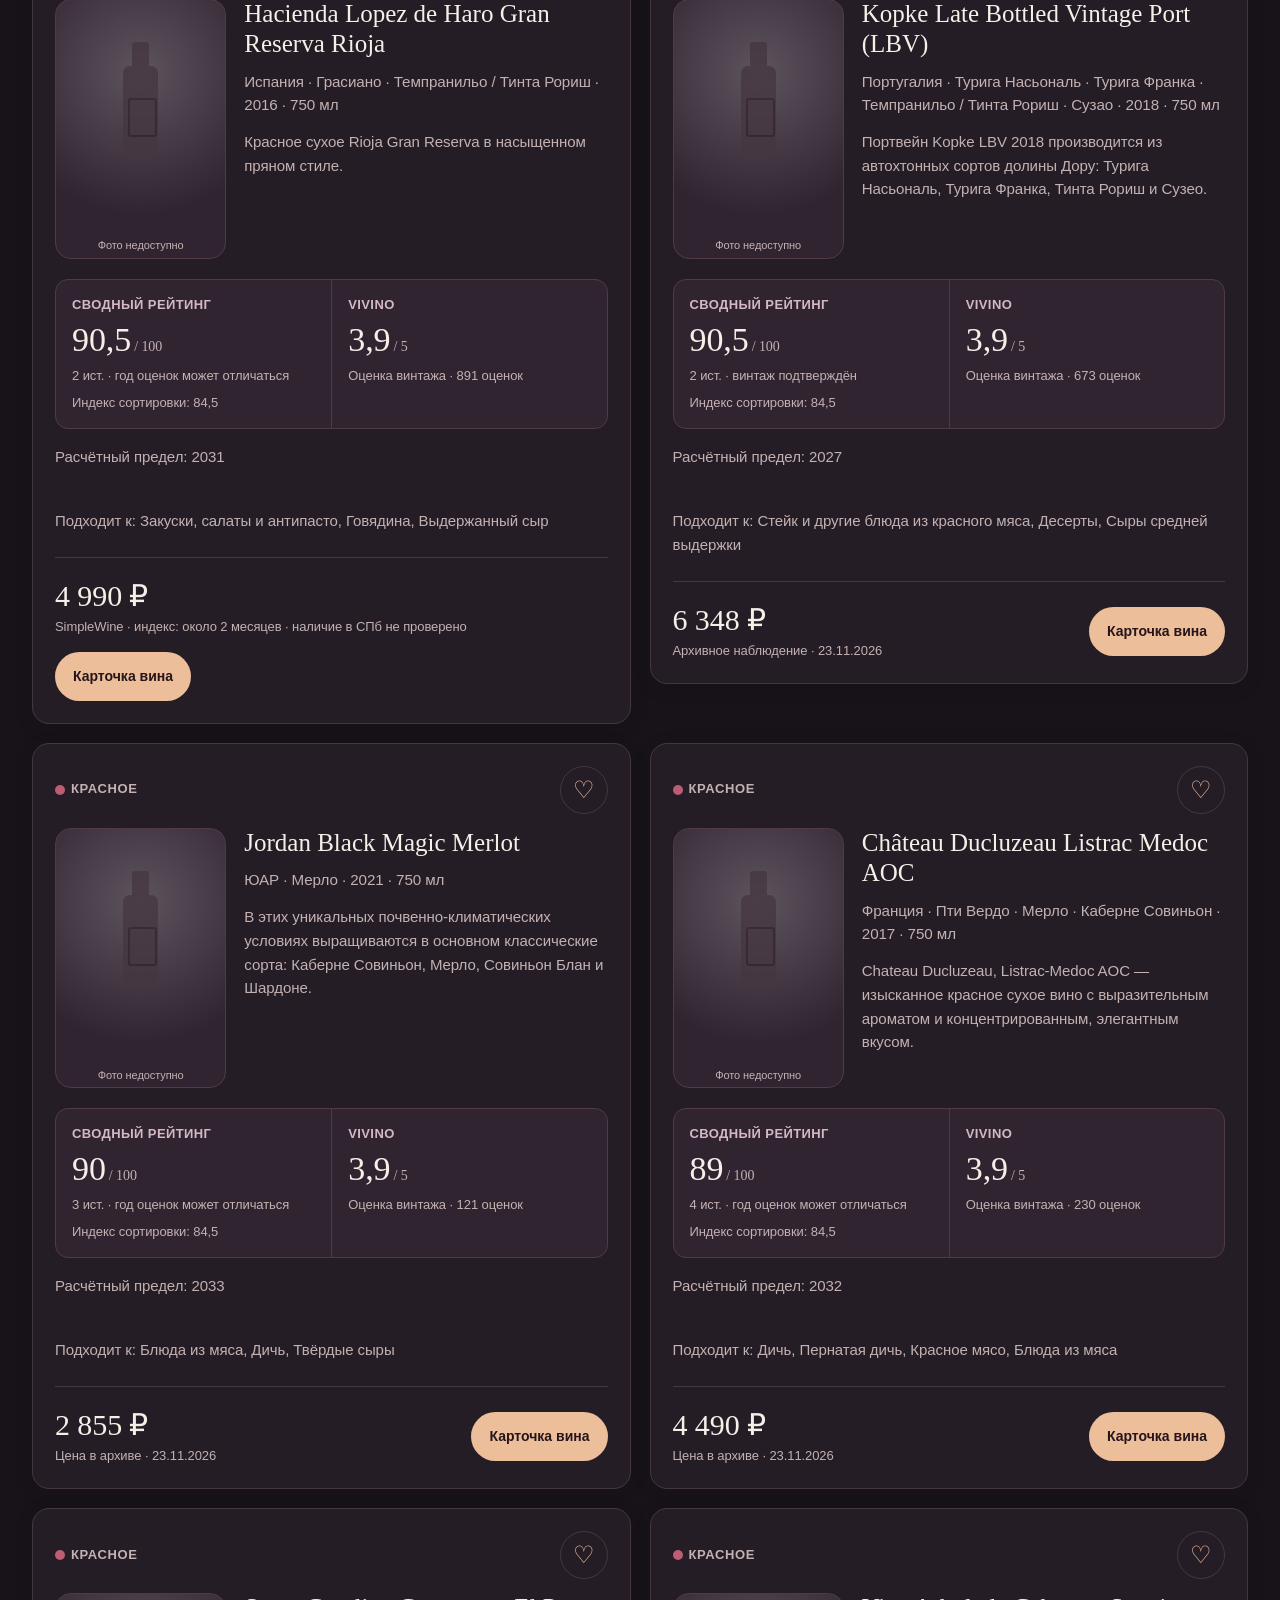
==== commit 294238e9: "Restore seven sparkling wines without declared vintage; keep unavailable wines excluded" ====
--- a/index.html
+++ b/index.html
@@ -149,6 +149,7 @@
     </section>
     <section class="method" aria-labelledby="method-title">
       <h2 id="method-title">Об источниках и оценках</h2>
+      <p><strong>Игристые без года (NV)</strong> возвращены в каталог как отдельное исключение: отсутствие винтажа не означает урожай текущего года. Календарный предел не вычисляется без даты розлива или выпуска партии. Вино с подтверждённым отсутствием в продаже не публикуется.</p>
       <p><strong>Сортировка по рейтингу</strong> учитывает число уникальных источников N и размер выборки Vivino. Индекс = средний балл − 8 / √N − 6 × (1 − C) / N, где C = w × n / (n + 100), n — число оценок Vivino. Последнее слагаемое отсутствует, если Vivino нет. Вес w = 1 для точного винтажа, 0,6 для всех урожаев и 0,35 для общего числа оценок, если балл винтажа известен, а число его оценок нет. При неизвестном числе оценок C = 0. Сортировка Vivino использует балл − 0,6 × (1 − C). Сами исходные баллы и сводное среднее не меняются. Популярность не увеличивает число источников; рост выборки уменьшает штраф с насыщением. Это сравнительная эвристика, а не статистический доверительный интервал.</p>
       <p><strong>Сводный рейтинг</strong> - справочный средний балл по отдельно собранным оценкам и по оценкам профессиональных критиков, опубликованным продавцом WineStyle. Повторные оценки одного критика учитываются один раз; при наличии собственной проверки винтажа она имеет приоритет. Шкала 20 приводится умножением на 5, оценка Vivino - условно по формуле <code>50 + 10 × рейтинг</code>. Такой расчёт служит ориентиром для вишлиста и не является рейтингом конкретного года урожая.</p>
       <p><strong>Отзывы покупателей WineStyle не используются.</strong> Оценки Wine Spectator, Wine Enthusiast, Decanter, James Suckling, Jancis Robinson и других критиков, опубликованные на WineStyle, показаны с указанием посредника; соответствие конкретному винтажу и первоисточники не подтверждены отдельно. Оценки Vivino без установленного винтажа помечены «все урожаи».</p>
